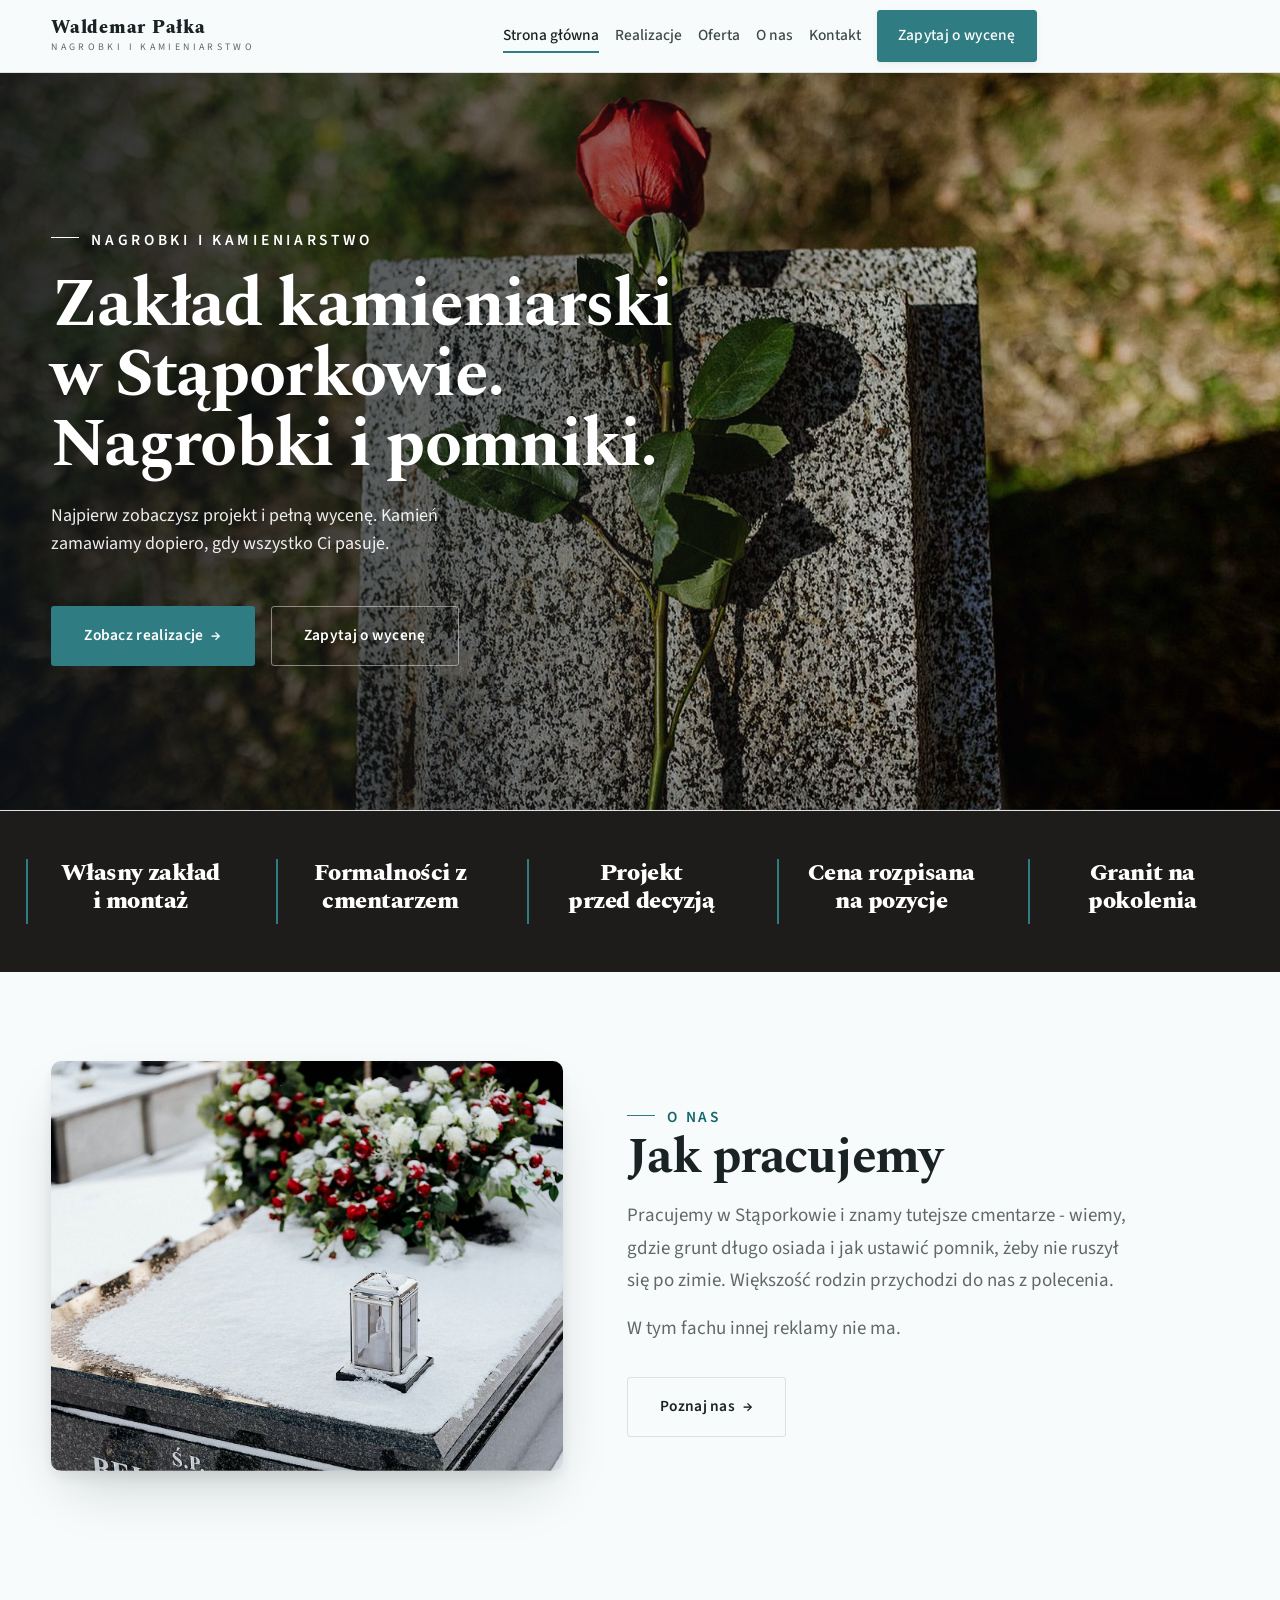
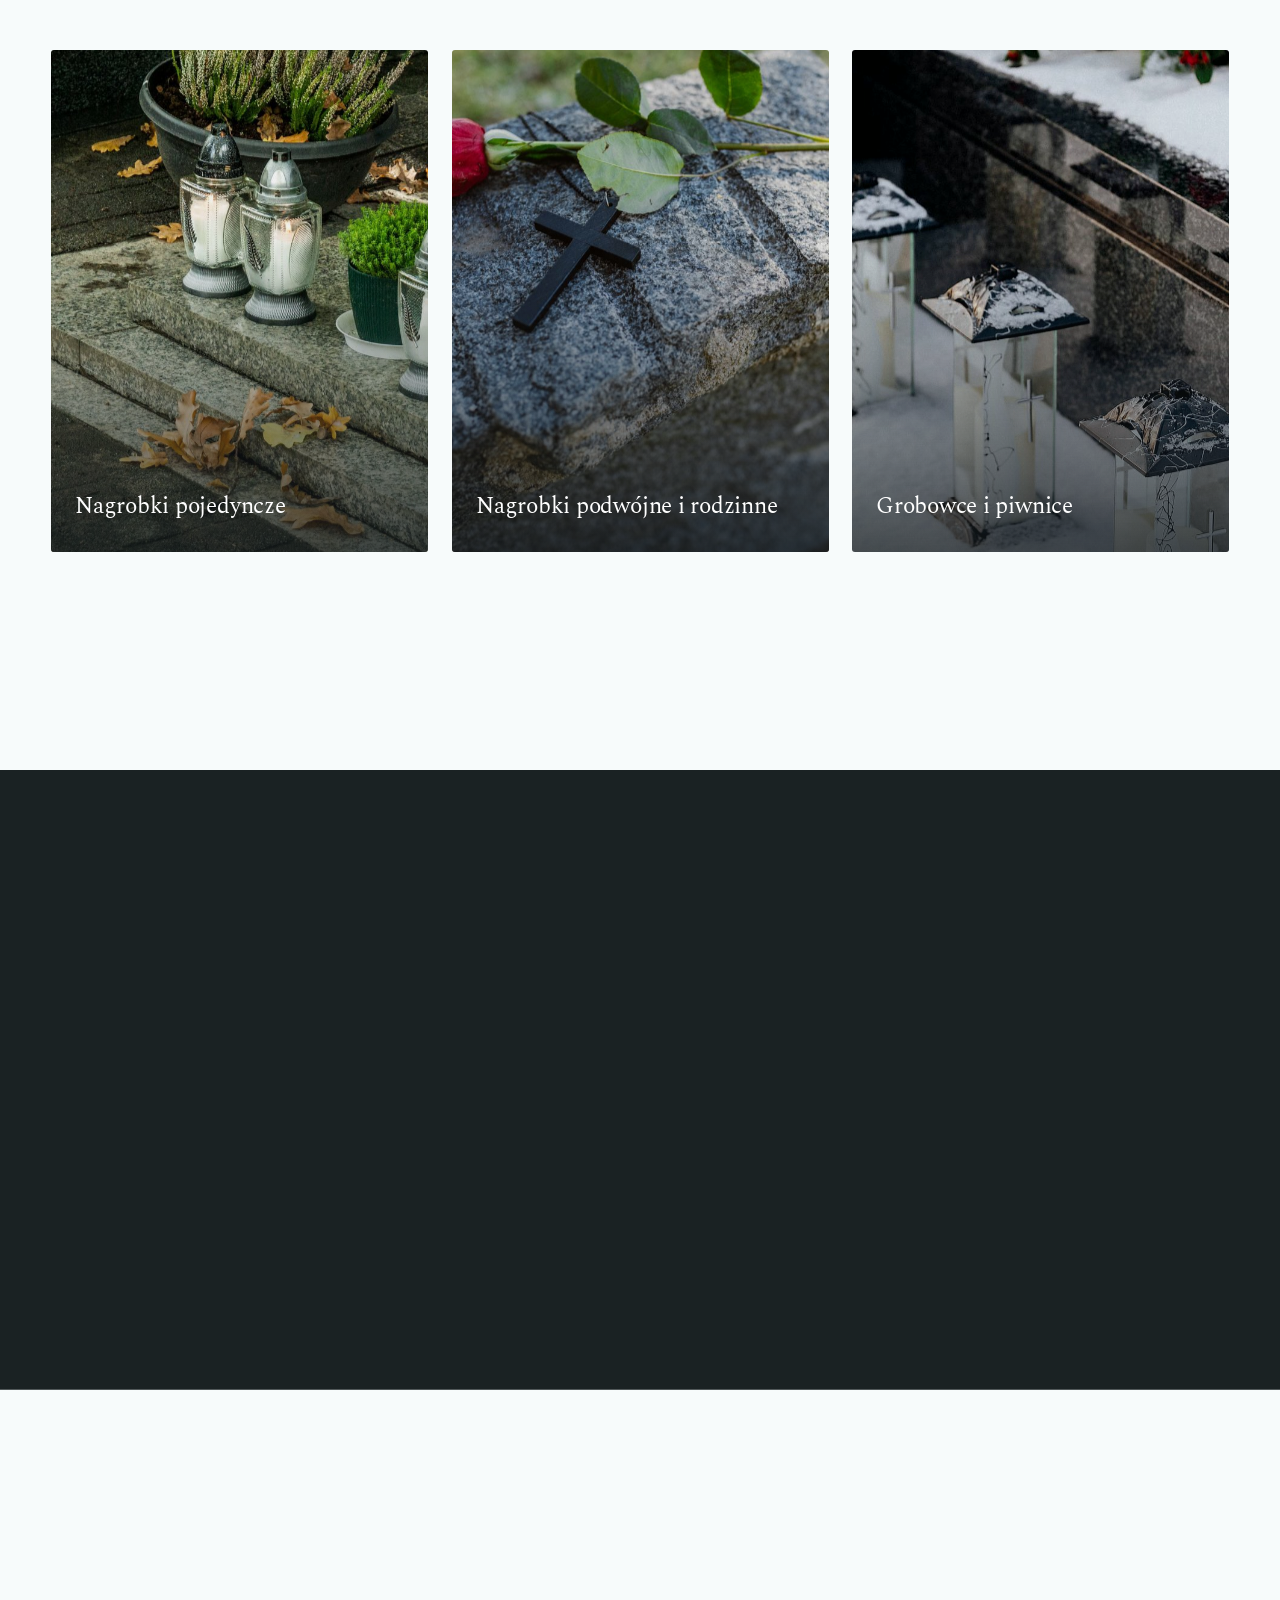
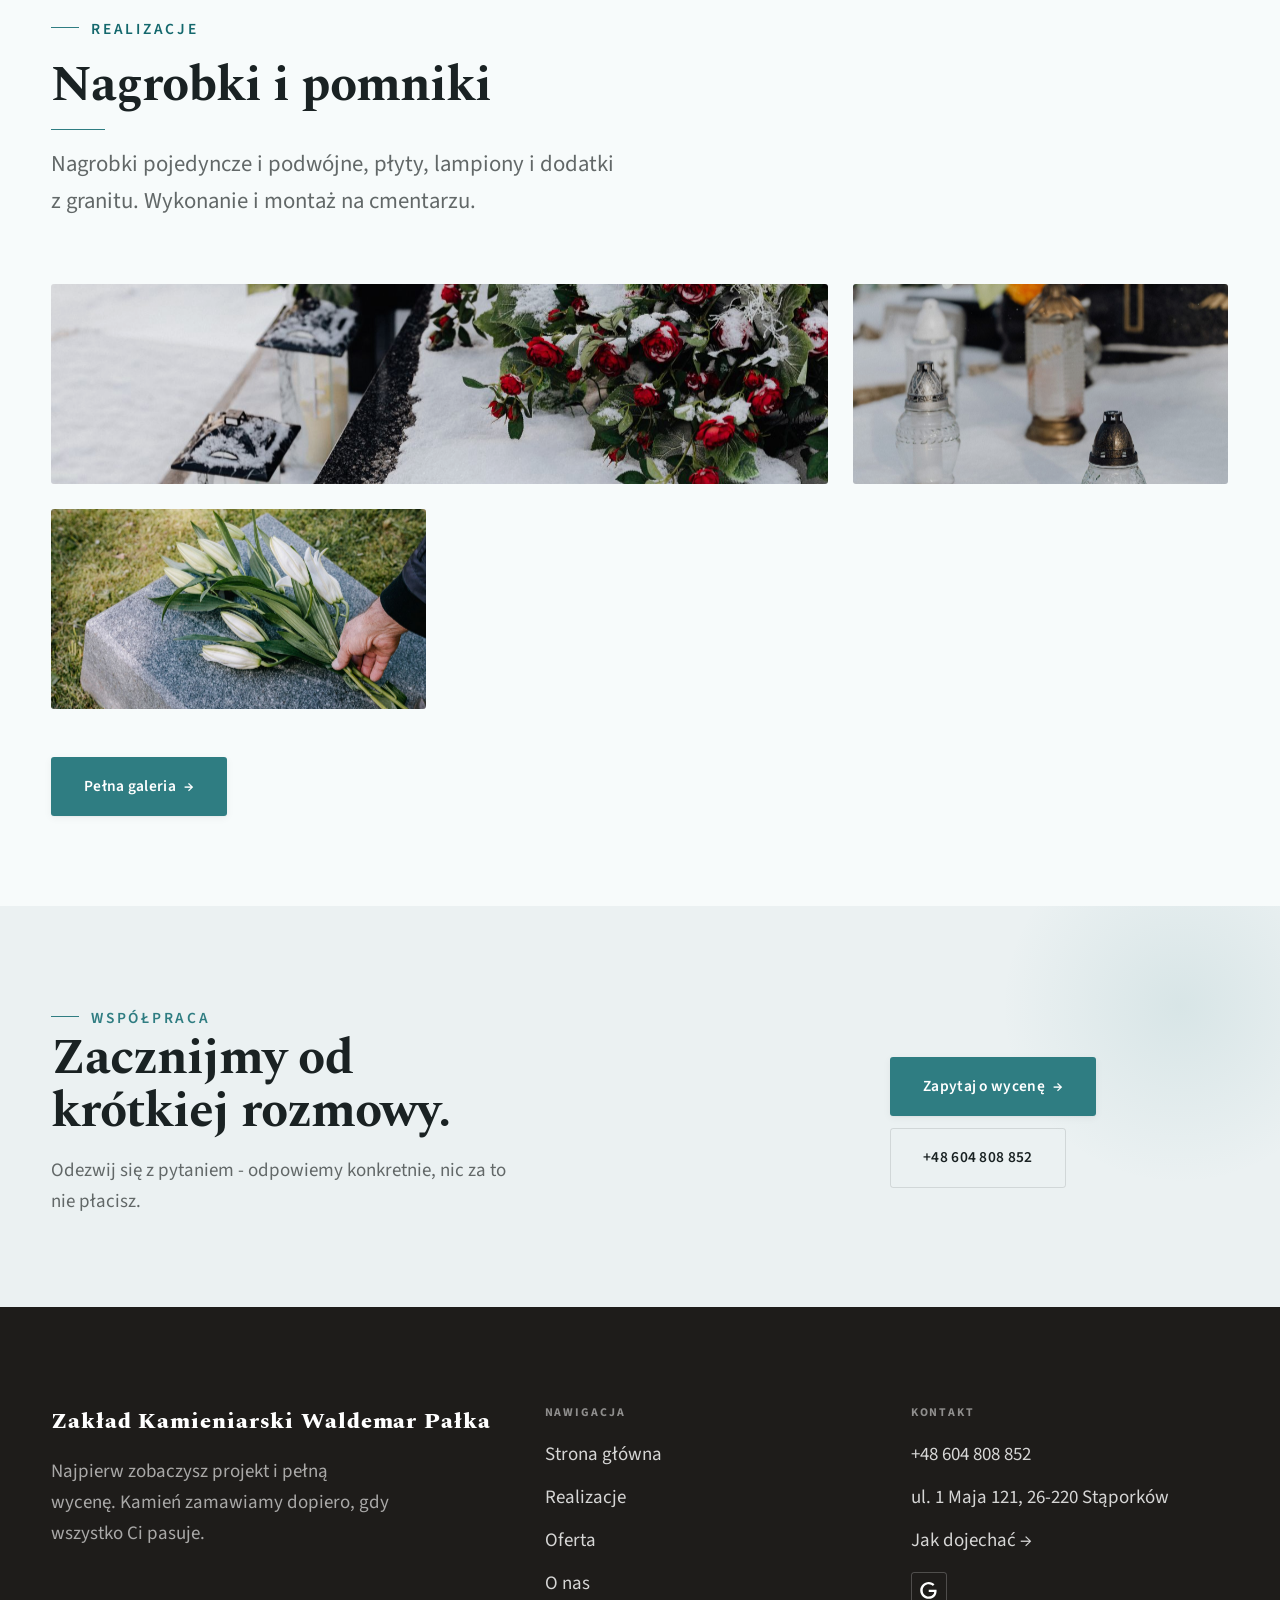
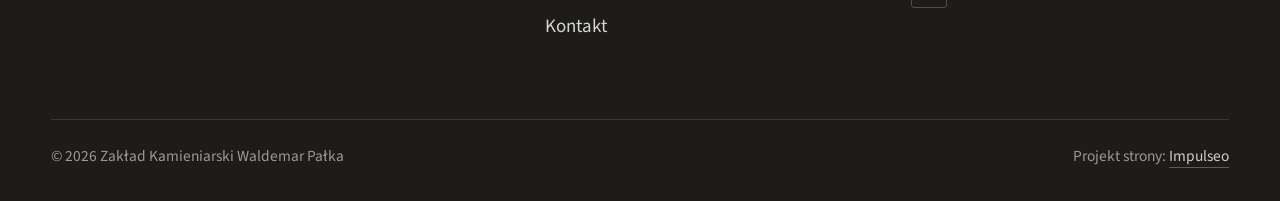
==== index.html @ 7948837c "Strona demo: zaklad-kamieniarski" ====
<!DOCTYPE html>
<html lang="pl">
<head>
<meta charset="UTF-8">
<meta name="viewport" content="width=device-width, initial-scale=1.0">
<title>Zakład Kamieniarski Waldemar Pałka - nagrobki z granitu i liternictwo</title>
<meta name="description" content="Zakład kamieniarski w Stąporkowie: nagrobki, grobowce, dopisy, renowacje. Formalności na cmentarzu po naszej stronie. Zadzwoń: +48 604 808 852.">
<link rel="canonical" href="https://kris20032.github.io/zaklad-kamieniarski/">
<meta name="robots" content="noindex, nofollow">
<meta property="og:type" content="website">
<meta property="og:locale" content="pl_PL">
<meta property="og:site_name" content="Zakład Kamieniarski Waldemar Pałka">
<meta property="og:title" content="Zakład Kamieniarski Waldemar Pałka - nagrobki z granitu i liternictwo">
<meta property="og:description" content="Zakład kamieniarski w Stąporkowie: nagrobki, grobowce, dopisy, renowacje. Formalności na cmentarzu po naszej stronie. Zadzwoń: +48 604 808 852.">
<meta property="og:url" content="https://kris20032.github.io/zaklad-kamieniarski/">
<meta property="og:image" content="https://kris20032.github.io/zaklad-kamieniarski/img/og.jpg">
<meta property="og:image:width" content="1200">
<meta property="og:image:height" content="630">
<meta name="twitter:card" content="summary_large_image">
<script type="application/ld+json">{"@context": "https://schema.org", "@type": "HomeAndConstructionBusiness", "name": "Zakład Kamieniarski Waldemar Pałka", "url": "https://kris20032.github.io/zaklad-kamieniarski/", "telephone": "+48604808852", "image": "https://kris20032.github.io/zaklad-kamieniarski/img/og.jpg", "areaServed": "Stąporków", "sameAs": ["https://www.google.com/maps/place/Pa%C5%82ka+Waldemar.+Zak%C5%82ad+kamieniarski/@51.137702,20.545329,17z/data=!4m6!3m5!1s0x471834a902b270f3:0xb15a72b386cd75cb!8m2!3d51.137702!4d20.545329"]}</script>
<link rel="preconnect" href="https://fonts.googleapis.com">
<link rel="preconnect" href="https://fonts.gstatic.com" crossorigin>
<link href="https://fonts.googleapis.com/css2?family=Spectral:wght@500;600;700&family=Source+Sans+3:wght@400;500;600&display=swap" rel="stylesheet">
<link rel="stylesheet" href="assets/styles.css?v=3ac8cc31">
</head>
<body>

<header class="nav">
  <div class="wrap nav-inner">
    <a class="brand" href="index.html"><span class="name">Waldemar Pałka</span><span class="sub">Nagrobki i kamieniarstwo</span></a>
    <nav class="nav-links">
      <a href="index.html" class="active" aria-current="page">Strona główna</a>
      <a href="realizacje.html">Realizacje</a>
      <a href="oferta.html">Oferta</a>
      <a href="o-nas.html">O nas</a>
      <a href="kontakt.html">Kontakt</a>
      <a href="kontakt.html" class="btn btn-accent">Zapytaj o wycenę</a>
    </nav>
    <button class="nav-toggle" aria-label="Menu"><span></span><span></span><span></span></button>
  </div>
</header>

<main>
<section class="hero-cine">
  <img src="img/hero.jpg" fetchpriority="high" data-rotate="img/g9.jpg|img/g8.jpg" alt="Zakład Kamieniarski Waldemar Pałka - Zakład kamieniarski w Stąporkowie. Nagrobki i pomniki. " width="1400" height="950">
  <div class="wrap">
    <div class="hero-copy">
      <span class="eyebrow">Nagrobki i kamieniarstwo</span>
      <h1>Zakład kamieniarski w Stąporkowie. Nagrobki i pomniki. </h1>
      <p class="lead">Najpierw zobaczysz projekt i pełną wycenę. Kamień zamawiamy dopiero, gdy wszystko Ci pasuje.</p>
      <div class="hero-actions">
        <a href="realizacje.html" class="btn btn-accent">Zobacz realizacje <span class="arr">→</span></a>
        <a href="kontakt.html" class="btn btn-ghost btn-on-dark">Zapytaj o wycenę</a>
      </div>
    </div>
  </div>
</section>
<section class="strip n-5" style="padding-block:0">
  <div class="wrap">
    <div class="item reveal"><div class="k">Własny zakład i montaż</div><div class="v"></div></div>
    <div class="item reveal"><div class="k">Formalności z cmentarzem</div><div class="v"></div></div>
    <div class="item reveal"><div class="k">Projekt przed decyzją</div><div class="v"></div></div>
    <div class="item reveal"><div class="k">Cena rozpisana na pozycje</div><div class="v"></div></div>
    <div class="item reveal"><div class="k">Granit na pokolenia</div><div class="v"></div></div>
  </div>
</section>
<section>
  <div class="wrap split">
    <div class="split-art reveal"><img src="img/g1.jpg" alt="Zakład Kamieniarski Waldemar Pałka - realizacja" loading="lazy" width="1400" height="950" decoding="async"></div>
    <div class="split-copy reveal">
      <span class="eyebrow">O nas</span>
      <h2>Jak pracujemy</h2>
      <p class="muted">Pracujemy w Stąporkowie i znamy tutejsze cmentarze - wiemy, gdzie grunt długo osiada i jak ustawić pomnik, żeby nie ruszył się po zimie. Większość rodzin przychodzi do nas z polecenia.</p>
      <p class="muted">W tym fachu innej reklamy nie ma.</p>
      <a href="o-nas.html" class="btn btn-ghost">Poznaj nas <span class="arr">→</span></a>
    </div>
  </div>
</section>
<section class="gateways-band">
  <div class="wrap">
    <div class="gateways">
      <a href="oferta.html" class="gateway reveal"><img src="img/g2.jpg" alt="Nagrobki pojedyncze" loading="lazy" width="1400" height="950" decoding="async"><span class="g-ttl">Nagrobki pojedyncze</span></a>
      <a href="oferta.html" class="gateway reveal"><img src="img/g3.jpg" alt="Nagrobki podwójne i rodzinne" loading="lazy" width="1400" height="950" decoding="async"><span class="g-ttl">Nagrobki podwójne i rodzinne</span></a>
      <a href="oferta.html" class="gateway reveal"><img src="img/g4.jpg" alt="Grobowce i piwnice" loading="lazy" width="1400" height="950" decoding="async"><span class="g-ttl">Grobowce i piwnice</span></a>
    </div>
  </div>
</section>
<section class="stopklatka" aria-hidden="true">
  <div class="stk-bg" style="background-image:url(img/g7.jpg)"></div>
</section>
<section>
  <div class="wrap">
    <div class="head reveal">
      <span class="eyebrow">Realizacje</span>
      <h2>Nagrobki i pomniki</h2>
      <p>Nagrobki pojedyncze i podwójne, płyty, lampiony i dodatki z granitu. Wykonanie i montaż na cmentarzu.</p>
    </div>
    <div class="gallery">
      <div class="tile t-two3 reveal"><img src="img/g5.jpg" alt="Zakład Kamieniarski Waldemar Pałka" loading="lazy" width="1400" height="950" decoding="async"></div>
      <div class="tile t-third reveal"><img src="img/g6.jpg" alt="Zakład Kamieniarski Waldemar Pałka" loading="lazy" width="1400" height="950" decoding="async"></div>
      <div class="tile t-third reveal"><img src="img/about.jpg" alt="Zakład Kamieniarski Waldemar Pałka" loading="lazy" width="1400" height="950" decoding="async"></div>
    </div>
    <div style="margin-top:var(--space-7)" class="reveal"><a href="realizacje.html" class="btn btn-accent">Pełna galeria <span class="arr">→</span></a></div>
  </div>
</section>
<section class="cta">
  <div class="wrap">
    <div class="reveal">
      <span class="eyebrow">Współpraca</span>
      <h2>Zacznijmy od krótkiej rozmowy.</h2>
      <p>Odezwij się z pytaniem - odpowiemy konkretnie, nic za to nie płacisz.</p>
    </div>
    <div class="cta-actions reveal">
      <a href="kontakt.html" class="btn btn-light">Zapytaj o wycenę <span class="arr">→</span></a>
      <a href="tel:+48604808852" class="btn btn-ghost btn-ghost-cta">+48 604 808 852</a>
    </div>
  </div>
</section>
</main>

<footer>
  <div class="wrap">
    <div class="foot-grid">
      <div class="foot-brand">
        <div class="name">Zakład Kamieniarski Waldemar Pałka</div>
        <p>Najpierw zobaczysz projekt i pełną wycenę. Kamień zamawiamy dopiero, gdy wszystko Ci pasuje.</p>
      </div>
      <div class="foot-col">
        <h4>Nawigacja</h4>
        <a href="index.html">Strona główna</a>
        <a href="realizacje.html">Realizacje</a>
        <a href="oferta.html">Oferta</a>
        <a href="o-nas.html">O nas</a>
        <a href="kontakt.html">Kontakt</a>
      </div>
      <div class="foot-col">
        <h4>Kontakt</h4>
        <a href="tel:+48604808852">+48 604 808 852</a>
        <p>ul. 1 Maja 121, 26-220 Stąporków</p>
        <a href="https://www.google.com/maps/place/Pa%C5%82ka+Waldemar.+Zak%C5%82ad+kamieniarski/@51.137702,20.545329,17z/data=!4m6!3m5!1s0x471834a902b270f3:0xb15a72b386cd75cb!8m2!3d51.137702!4d20.545329" target="_blank" rel="noopener">Jak dojechać →</a>
      <div class="foot-soc">
        <a class="soc" href="https://www.google.com/maps/place/Pa%C5%82ka+Waldemar.+Zak%C5%82ad+kamieniarski/@51.137702,20.545329,17z/data=!4m6!3m5!1s0x471834a902b270f3:0xb15a72b386cd75cb!8m2!3d51.137702!4d20.545329" target="_blank" rel="noopener" aria-label="Google - Zakład Kamieniarski Waldemar Pałka"><svg viewBox="0 0 24 24" aria-hidden="true" focusable="false"><path d="M12.48 10.92v3.28h7.84c-.24 1.84-.853 3.187-1.787 4.133-1.147 1.147-2.933 2.4-6.053 2.4-4.827 0-8.6-3.893-8.6-8.72s3.773-8.72 8.6-8.72c2.6 0 4.507 1.027 5.907 2.347l2.307-2.307C18.747 1.44 16.133 0 12.48 0 5.867 0 .307 5.387.307 12s5.56 12 12.173 12c3.573 0 6.267-1.173 8.373-3.36 2.16-2.16 2.84-5.213 2.84-7.667 0-.76-.053-1.467-.173-2.053H12.48z" fill="currentColor"/></svg></a>
      </div>
      </div>
    </div>
    <div class="foot-bot">
      <span>© 2026 Zakład Kamieniarski Waldemar Pałka</span>
      <span>Projekt strony: <a class="foot-credit" href="https://impulseo.pl" target="_blank" rel="noopener">Impulseo</a></span>
    </div>
  </div>
</footer>
<div class="sticky-reserve"><a class="sr-book" href="kontakt.html">Zapytaj o wycenę</a><a class="sr-call" href="tel:+48604808852" aria-label="Zadzwoń"><svg class="ico-tel" width="16" height="16" viewBox="0 0 24 24" fill="none" aria-hidden="true"><path d="M6.6 10.8a15.5 15.5 0 0 0 6.6 6.6l2.2-2.2a1 1 0 0 1 1-.24 11.4 11.4 0 0 0 3.6.58 1 1 0 0 1 1 1V20a1 1 0 0 1-1 1A17 17 0 0 1 3 4a1 1 0 0 1 1-1h3.5a1 1 0 0 1 1 1c0 1.25.2 2.46.58 3.6a1 1 0 0 1-.25 1l-2.23 2.2Z" fill="currentColor"/></svg></a></div>
<div class="demo-wazne" data-do="2026-11-23" data-cykl="3" hidden><svg class="dw-ico" width="13" height="13" viewBox="0 0 24 24" fill="none" aria-hidden="true"><circle cx="12" cy="12" r="8.6" stroke="currentColor" stroke-width="1.8"/><path d="M12 7.2V12l3.3 2" stroke="currentColor" stroke-width="1.8" stroke-linecap="round"/></svg><span class="dw-txt"></span></div>

<script src="assets/main.js"></script>
</body>
</html>
---- assets/styles.css ----
/* ============================================================
   STOLBASZ — premium, architektoniczny B2B fit-out
   Jasna paleta, zero brązu. System wg premium-web-craft.
   Projekt strony: Impulseo (impulseo.pl)
   ============================================================ */

:root{
  /* PALETA — jasna, architektoniczna, chłodna */
  --paper:#F2F1EE;          /* główne tło */
  --paper-2:#E5E3DE;        /* sekcje alternatywne (chłodny jasny szary) */
  --paper-3:#E5E3DE;        /* delikatne wypełnienia */
  --ink:#1E1C1A;            /* tekst główny — chłodny grafit */
  --ink-soft:#38332F;       /* nagłówki drugorzędne */
  --muted:#88837B;          /* tekst poboczny */
  --line:rgba(30,28,26,.12);/* hairline */
  --accent:#836A42;         /* stonowany petrol-slate — jedyny akcent */
  --accent-d:#67522F;
  --accent-soft:rgba(131,106,66,.10);
  --dark:#1E1C1A;           /* sekcje ciemne (stopka/CTA) */

  /* HOVER ZDJĘĆ — JEDEN standard dla całego silnika (decyzja K. 04.08.2026, artefakt z wariantami).
     AKTUALNE (K.+Szymon 09.08.2026, wybór z artefaktu 6 wariantów): zoom 1.05 przy 1.4s -
     przy tak długim czasie mocniejszy kadr NIE skacze, tylko „oddycha". Poprzedni standard
     (1.02 / .55s z 04.08) odbierany jako dynamiczny i szybki.
     Spoczynek lekko przygaszony, ale TYLKO tam, gdzie jest mysz (@media hover:hover) —
     na telefonie zdjęcia zostają w pełnej jasności. */
  --img-zoom:1.05;                   /* K.+Szymon 09.08: wariant F z artefaktu porównawczego */
  --img-rest:brightness(.95) saturate(.99);
  --img-hot:brightness(1.06) saturate(1.05);
  --img-dur:1.4s;                    /* K.+Szymon 09.08 (wariant F): powoli = elegancko */
  --img-ease:cubic-bezier(.16,.84,.44,1);  /* miękki ogon, efekt „oddychania" */

  /* ODSTĘPY — skala 4/8 */
  --space-1:4px; --space-2:8px; --space-3:12px; --space-4:16px; --space-5:24px;
  --space-6:32px; --space-7:48px; --space-8:64px; --space-9:96px; --space-10:128px;

  /* TYPOGRAFIA — fluid clamp() (skala podbita 16.07.2026: większe, czytelniejsze litery — uwaga Adama) */
  --text-sm:clamp(.9rem,.87rem + .12vw,1rem);
  --text-base:clamp(1.08rem,1.04rem + .18vw,1.2rem);
  --text-lg:clamp(1.24rem,1.15rem + .34vw,1.44rem);
  --text-h3:clamp(1.34rem,1.22rem + .55vw,1.66rem);
  --text-h2:clamp(2.1rem,1.66rem + 2.1vw,3.1rem);
  --text-h1:clamp(2.9rem,2.1rem + 4vw,5.1rem);

  /* PROMIENIE — architektoniczne, raczej ostre */
  --r-sm:3px; --r-md:6px; --r-lg:10px;

  /* RUCH */
  --ease:cubic-bezier(.25,.46,.45,.94); --dur:.24s;

  /* CIENIE — miękkie, warstwowe */
  --sh-sm:0 1px 2px rgba(16,24,32,.04), 0 2px 8px rgba(16,24,32,.05);
  --sh-md:0 2px 6px rgba(16,24,32,.05), 0 12px 28px -8px rgba(16,24,32,.12);
  --sh-lg:0 6px 14px rgba(16,24,32,.07), 0 26px 56px -18px rgba(16,24,32,.22);

  --hairline:1px solid var(--line);

  --font-display:'Spectral',serif;
  --font-body:'Source Sans 3',sans-serif;
}

*{box-sizing:border-box;margin:0;padding:0}
html{scroll-behavior:smooth}
body{
  font-family:var(--font-body);
  font-size:var(--text-base);
  line-height:1.65;
  color:var(--ink);
  background:var(--paper);
  -webkit-font-smoothing:antialiased;
  text-rendering:optimizeLegibility;
}
img{max-width:100%;height:auto;display:block}  /* height:auto = width/height z atrybutów trzyma proporcje (TOP#12) */
a{color:inherit;text-decoration:none}

.wrap{width:min(92%,1180px);margin-inline:auto}
section{padding-block:clamp(52px,6.5vw,96px)}

h1,h2,h3{font-family:var(--font-display);font-weight:700;line-height:1.08;letter-spacing:-.02em;color:var(--ink)}
h1{font-size:var(--text-h1);letter-spacing:-.035em}
h2{font-size:var(--text-h2);letter-spacing:-.025em}
h3{font-size:var(--text-h3)}
/* MIARA — długość wiersza. WCAG 2.2 SC 1.4.8: max 80 znaków; Butterick: 45–90.
   68ch daje realnie 72–78 znaków polskiego tekstu, czyli z zapasem pod granicą.
   Wcześniej limit miał TYLKO <p> — <li>, <blockquote> i <dd> nie miały żadnego,
   i to jedyny powód, dla którego 23 bloki na dwóch oddanych stronach jadą po
   83–106 znaków w wierszu (pomiar 07.08.2026, bramka `miara`).
   ⚠️ Listy i definicje ograniczamy TYLKO bez klasy: `ul`/`ol` z klasą to u nas
   układ (siatki kafli, menu), a nie tekst ciągły — tam miarę wyznacza układ. */
/* 60ch, nie 68ch (K. 10.08): po zmianie fontów na węższe kroje (DM Sans i spółka)
   w 68ch mieściło się ~90 znaków - bramka pikselowa słusznie zgłaszała przekroczenie
   granicy 80. Pomiar na żywej przeglądarce: 60ch = 90 znaków, 53ch = ~78 znaków, czyli normę WCAG 1.4.8. */
:root{ --miara:53ch }
p{max-width:min(100%,var(--miara))}
blockquote,
ul:not([class])>li, ol:not([class])>li,
dl:not([class])>dd{max-width:min(100%,var(--miara))}

/* ⚠️ Świadomie BEZ wyjątku `.tile p,.card p,.svc p{max-width:none}`, choć nasuwa się sam:
   te akapity BYŁY już ograniczone (stare `p{max-width:65ch}`), więc „wyjątek" nie odblokowałby
   niczego nowego — tylko ROZLUŹNIŁ stan sprzed zmiany na wszystkich demach naraz.
   `figcaption` żadna z reguł wyżej nie dotyczy, więc też nie potrzebuje zwolnienia. */

/* ŁAMANIE. `balance` wyrównuje długości wierszy w nagłówku, `pretty` pilnuje ostatniego
   wiersza akapitu, żeby nie został w nim jeden wyraz. Obsługiwane od Chrome 117 /
   Safari 17.5; starsze przeglądarki po prostu ignorują tę własność.
   `text-wrap:pretty` nie występowało dotąd ANI RAZ w silniku ani w repo klientów. */
h1,h2,h3,.lead,.lede{text-wrap:balance}
p,li,blockquote,dd{text-wrap:pretty}

.eyebrow{
  font-family:var(--font-body);
  font-size:var(--text-sm);
  font-weight:600;
  letter-spacing:.18em;
  text-transform:uppercase;
  color:var(--accent);
  display:inline-flex;align-items:center;gap:var(--space-3);
}
/* flex:none + margin-top = kreska trzyma się PIERWSZEJ linii. Wcześniej align-items:center
   centrowało ją względem całego bloku i przy zawinięciu (długi kicker typu
   „…WNĘTRZ · LESZNO · OD 2019") druga linia lądowała z brzydkim wcięciem. */
.eyebrow{align-items:flex-start}
.eyebrow>*,.eyebrow{text-wrap:balance}   /* dlugi kicker lamal sie na sierote typu samo „2019" w drugiej linii */
.eyebrow::before{content:"";width:28px;height:1px;background:var(--accent);display:inline-block;flex:none;margin-top:.62em}

.muted{color:var(--muted)}
.lead{font-size:var(--text-lg);line-height:1.55;color:var(--ink-soft);max-width:50ch}

/* ---------- BUTTONS ---------- */
.btn{
  display:inline-flex;align-items:center;gap:var(--space-2);
  font-weight:600;font-size:var(--text-sm);letter-spacing:.02em;
  padding:var(--space-4) var(--space-6);
  border-radius:var(--r-sm);
  transition:transform var(--dur) var(--ease),box-shadow var(--dur) var(--ease),background var(--dur) var(--ease);
  cursor:pointer;border:1px solid transparent;
}
.btn-accent{background:var(--accent);color:#fff;box-shadow:var(--sh-sm)}
.btn-accent:hover{background:var(--accent-d);transform:translateY(-2px);box-shadow:var(--sh-md)}
.btn-accent:active{transform:translateY(0);box-shadow:var(--sh-sm)}
.btn-ghost{background:transparent;color:var(--ink);border-color:var(--line)}
.btn-ghost:hover{border-color:var(--accent);color:var(--accent);transform:translateY(-2px)}
.btn-light{background:#fff;color:var(--ink);box-shadow:var(--sh-sm)}
.btn-light:hover{transform:translateY(-2px);box-shadow:var(--sh-md)}
.btn .arr{transition:transform var(--dur) var(--ease)}
.btn:hover .arr{transform:translateX(4px)}

/* ---------- NAV ---------- */
.nav{
  position:sticky;top:0;z-index:50;
  background:color-mix(in srgb,var(--paper) 88%,transparent);
  backdrop-filter:saturate(140%) blur(10px);
  border-bottom:var(--hairline);
}
.nav-inner{display:flex;align-items:center;justify-content:space-between;gap:var(--space-5);height:72px}
/* ANTY-NACHODZENIE (K. 05.08.2026): długa nazwa firmy + przycisk z pełnym numerem nie mieściły się w pasku
   i flex ściskał linki PONIŻEJ ich treści - "Kontakt" wchodził na ramkę "Zadzwoń +48 ...". Teraz ustępuje
   nazwa marki (skrót wielokropkiem), a menu i przycisk nigdy się nie kurczą ani nie zachodzą na siebie. */
.brand{display:flex;flex-direction:column;line-height:1;min-width:0;flex:0 1 auto}
.brand .name{font-family:var(--font-display);font-weight:800;font-size:1.35rem;letter-spacing:.04em;white-space:nowrap;overflow:hidden;text-overflow:ellipsis}
.brand .sub{font-size:.62rem;letter-spacing:.34em;text-transform:uppercase;color:var(--muted);margin-top:5px;white-space:nowrap;overflow:hidden;text-overflow:ellipsis}
.nav-links{display:flex;align-items:center;gap:var(--space-6);flex:0 0 auto}
.nav-links a{font-size:var(--text-sm);font-weight:500;color:var(--ink-soft);position:relative;padding-block:4px;white-space:nowrap;transition:color var(--dur) var(--ease)}
.nav-links a::after{content:"";position:absolute;left:0;bottom:0;width:0;height:1.5px;background:var(--accent);transition:width var(--dur) var(--ease)}
.nav-links a:hover,.nav-links a.active{color:var(--ink)}
.nav-links a:hover::after,.nav-links a.active::after{width:100%}
.nav-links .btn{padding:var(--space-2) var(--space-5)}
/* przyciski w nav: właściwy kolor (przebij .nav-links a) + bez podkreślenia */
.nav-links a.btn-accent{color:#fff}
.nav-links a.btn-ghost,.nav-links a.btn-light{color:var(--ink)}
/* CTA w pasku: NIE podkreślenie spod linków menu, ale ten sam przelatujący błysk,
   co na wszystkich innych przyciskach (zgłoszenie K. 13.08.2026 - „na hero jest efekt
   światła przechodzącego przez przycisk, na navbarze go nie ma, a mają być identyczne").
   Reguła `.nav-links a::after` jest silniejsza od `.btn::after`, więc trzeba jej
   geometrię wyzerować i wpisać połysk z nazwy - samo `display:none` gasiło efekt. */
.nav-links a.btn::after{
  display:block;content:"";position:absolute;inset:0;z-index:-1;pointer-events:none;
  width:auto;height:auto;border-radius:inherit;   /* kasuje geometrię podkreślenia (width:0;height:1.5px) */
  background:linear-gradient(100deg,transparent 32%,rgba(255,255,255,.20) 50%,transparent 68%);
  translate:-120% 0}
@media (prefers-reduced-motion:no-preference){
  .nav-links a.btn:hover::after{translate:120% 0;transition:translate .75s var(--mt-ease,cubic-bezier(.16,.84,.44,1))}
}
.nav-toggle{display:none;background:none;border:none;cursor:pointer;flex-direction:column;gap:5px;padding:8px}
.nav-toggle span{width:24px;height:2px;background:var(--ink);transition:var(--dur)}
/* Ciasny zakres MIĘDZY menu mobilnym a pełnym pulpitem: zbijamy odstępy i nazwę marki,
   żeby wszystko zmieściło się naturalnie, zanim w ogóle dojdzie do skracania wielokropkiem. */
@media(max-width:1280px) and (min-width:921px){
  .nav-links{gap:var(--space-4)}
  .nav-links .btn{padding:var(--space-2) var(--space-4)}
  .brand .name{font-size:1.15rem}
}

/* ---------- HERO (split) ---------- */
.hero{position:relative;overflow:hidden;border-bottom:var(--hairline)}
.hero-grid{display:grid;grid-template-columns:1.05fr .95fr;gap:clamp(24px,4vw,60px);align-items:center;
  padding-block:clamp(36px,4.5vw,64px)}
.hero-copy .eyebrow{margin-bottom:var(--space-5)}
.hero-copy h1{margin-bottom:var(--space-5)}
.hero-copy .lead{margin-bottom:var(--space-7)}
.hero-actions{display:flex;flex-wrap:wrap;gap:var(--space-4)}
.hero-art{position:relative;aspect-ratio:4/3;border-radius:var(--r-lg);overflow:hidden;box-shadow:var(--sh-lg)}
.hero-art img{width:100%;height:100%;object-fit:cover}
.hero-art::after{content:"";position:absolute;inset:0;background:linear-gradient(180deg,transparent 55%,rgba(18,24,28,.28))}
.hero-badge{position:absolute;left:var(--space-5);bottom:var(--space-5);z-index:2;
  background:rgba(252,252,251,.94);backdrop-filter:blur(4px);
  border-radius:var(--r-md);padding:var(--space-4) var(--space-5);box-shadow:var(--sh-md);max-width:78%}
.hero-badge strong{display:block;font-family:var(--font-display);font-size:1rem;letter-spacing:-.01em}
.hero-badge span{font-size:var(--text-sm);color:var(--muted)}

/* ---------- HERO duży / kinowy (strona główna) ---------- */
.hero-cine{position:relative;min-height:clamp(560px,82vh,840px);min-height:clamp(560px,82svh,840px);display:flex;align-items:center;overflow:hidden;border-bottom:var(--hairline)}
.hero-cine>img{position:absolute;inset:0;width:100%;height:100%;object-fit:cover;z-index:0}
.hero-cine::after{content:"";position:absolute;inset:0;z-index:1;
  background:linear-gradient(95deg,rgba(13,18,23,.86) 0%,rgba(13,18,23,.64) 32%,rgba(13,18,23,.24) 62%,rgba(13,18,23,.04) 100%)}
.hero-cine .wrap{position:relative;z-index:2;padding-block:var(--space-8)}
.hero-cine .hero-copy{max-width:660px}
.hero-cine .eyebrow{color:#fff;margin-bottom:var(--space-5)}
.hero-cine .eyebrow::before{background:#fff}
.hero-cine h1{color:#fff;margin-bottom:var(--space-5);font-size:clamp(2.9rem,2rem + 4.4vw,5.2rem);text-wrap:balance}
.hero-cine .lead{color:rgba(255,255,255,.92);max-width:48ch;margin-bottom:var(--space-7)}
.hero-cine .hero-actions{display:flex;flex-wrap:wrap;gap:var(--space-4)}
/* NISKIE OKNO (laptop z dokiem i paskami przeglądarki ma ~700-780 px wysokości widoku):
   H1 do 5.2rem + długi lead nie mieściły się i przyciski wypadały POD krawędź ekranu -
   klient widział stronę bez ani jednego CTA. Skalujemy w dół, zamiast przycinać treść. */
@media(min-width:821px) and (max-height:820px){
  .hero-cine{min-height:clamp(520px,94svh,780px)}
  .hero-cine .wrap{padding-block:var(--space-6)}
  .hero-cine h1{font-size:clamp(2.2rem,1.5rem + 2.6vw,3.6rem);margin-bottom:var(--space-4)}
  .hero-cine .eyebrow{margin-bottom:var(--space-4)}
  .hero-cine .lead{margin-bottom:var(--space-5);max-width:44ch}
}
@media(max-width:680px){
  .hero-cine{min-height:clamp(520px,76vh,640px);min-height:clamp(520px,76svh,640px);align-items:flex-end}
  .hero-cine::after{background:linear-gradient(0deg,rgba(13,18,23,.9) 6%,rgba(13,18,23,.45) 55%,rgba(13,18,23,.25) 100%)}
  .hero-cine .wrap{padding-bottom:var(--space-9)}
  /* TELEFON (~90% oglądających): lead potrafił zająć 8 linii i zepchnąć CTA poza pierwszy ekran.
     Zwężamy interlinię i skalę - treści nie ucinamy, bo to ona sprzedaje. */
  .hero-cine .lead{font-size:.98rem;line-height:1.5;margin-bottom:var(--space-5)}
  .hero-cine .eyebrow{font-size:.72rem;letter-spacing:.13em;margin-bottom:var(--space-4)}
  .hero-cine .eyebrow::before{width:20px}
  .hero-cine h1{margin-bottom:var(--space-4)}
}

/* full-bleed hero variant (podstrony) */
.pagehead{position:relative;min-height:46vh;min-height:46svh;display:flex;align-items:flex-end;overflow:hidden;border-bottom:var(--hairline)}
.pagehead img{position:absolute;inset:0;width:100%;height:100%;object-fit:cover}
/* 10.08.2026 (decyzja K.): mocniejsze przyciemnienie + cień pod tekstem. Bramka mierzyła na
   nagłówkach podstron 3,38-3,43:1 przy wymaganych 4,5 — jasne zdjęcie (hala, śnieg, niebo)
   podchodziło pod biały tekst. Zdjęcia klientów są różne, więc kontrast musi dawać WARSTWA,
   a nie szczęśliwy dobór kadru. */
.pagehead::after{content:"";position:absolute;inset:0;background:linear-gradient(180deg,rgba(18,24,28,.40),rgba(18,24,28,.76))}
.pagehead .wrap{position:relative;z-index:2;padding-block:var(--space-9);color:#fff}
.pagehead h1{color:#fff;max-width:18ch;text-shadow:0 2px 16px rgba(0,0,0,.55)}
.pagehead .eyebrow{color:#fff}
.pagehead .eyebrow::before{background:#fff}
.pagehead p{color:rgba(255,255,255,.92);margin-top:var(--space-4);max-width:54ch;text-shadow:0 1px 12px rgba(0,0,0,.5)}

/* ---------- STRIP (pasek skrótów / liczby) ---------- */
.strip{background:var(--dark);color:#fff}
/* PASEK HASEŁ — standard 04.08.2026 (decyzja K.): 5 haseł w JEDNYM rzędzie, tekst WYŚRODKOWANY,
   węższe marginesy boczne niż reszta strony (pasek ma iść szerzej), równe wysokości kolumn. */
.strip .wrap{width:min(96%,1440px);display:grid;grid-template-columns:repeat(5,1fr);
  gap:var(--space-5);padding-block:var(--space-7);align-items:stretch}
.strip .item .k{font-family:var(--font-display);font-size:clamp(1.05rem,.82rem + .85vw,1.55rem);
  font-weight:800;letter-spacing:-.02em;color:#fff;line-height:1.18;text-wrap:balance}
.strip .item .v{font-size:var(--text-sm);color:rgba(255,255,255,.66);margin-top:var(--space-2);line-height:1.4}
.strip .item{border-left:2px solid var(--accent);padding-inline:var(--space-4);
  text-align:center;display:flex;flex-direction:column;justify-content:center}
/* liczba kolumn = liczba haseł, żeby ostatnie nie zostawało samo w drugim rzędzie.
   Klasę n-N nadaje multipage.py; domyślnie (bez klasy) pasek jest 5-kolumnowy. */
.strip.n-2 .wrap{grid-template-columns:repeat(2,1fr)}
.strip.n-3 .wrap{grid-template-columns:repeat(3,1fr)}
.strip.n-4 .wrap{grid-template-columns:repeat(4,1fr);gap:var(--space-6)}
.strip.n-4 .item .k{font-size:clamp(1.3rem,1rem + 1.1vw,2rem)}
.strip.n-6 .wrap{grid-template-columns:repeat(6,1fr);gap:var(--space-4)}
.strip.n-6 .item .k{font-size:clamp(.98rem,.8rem + .7vw,1.35rem)}
/* równe łamanie: zamiast "długa linia + jedno słowo" obie linie zbliżonej długości */
.strip .item .k{text-wrap:balance}

/* ---------- SECTION HEAD ---------- */
.head{max-width:48rem;margin-bottom:var(--space-8)}
.head.center{margin-inline:auto;text-align:center}
.head .eyebrow{margin-bottom:var(--space-4)}
.head h2{margin-bottom:var(--space-4)}
.head p{color:var(--muted);font-size:var(--text-lg);line-height:1.55}
.head.center p{margin-inline:auto}

/* ---------- INTRO SPLIT ---------- */
.split{display:grid;grid-template-columns:.92fr 1.08fr;gap:clamp(28px,5vw,80px);align-items:center}
.split.rev{grid-template-columns:1.08fr .92fr}
.split.rev .split-art{order:-1}
.split-art{position:relative;aspect-ratio:5/4;border-radius:var(--r-lg);overflow:hidden;box-shadow:var(--sh-lg)}
.split-art img{width:100%;height:100%;object-fit:cover}
.split-copy h2{margin-bottom:var(--space-5)}
.split-copy p+p{margin-top:var(--space-4)}
.split-copy .btn{margin-top:var(--space-6)}

/* ---------- SERVICES (zakres) ---------- */
.svc-grid{display:grid;grid-template-columns:repeat(auto-fit,minmax(280px,1fr));gap:var(--space-5)}
.svc{background:#fff;border:var(--hairline);border-radius:var(--r-md);padding:var(--space-7) var(--space-6);
  transition:transform var(--dur) var(--ease),box-shadow var(--dur) var(--ease),border-color var(--dur) var(--ease);
  position:relative;overflow:hidden}
.svc::before{content:"";position:absolute;left:0;top:0;width:3px;height:0;background:var(--accent);transition:height var(--dur) var(--ease)}
.svc:hover{transform:translateY(-4px);box-shadow:var(--sh-md);border-color:transparent}
.svc:hover::before{height:100%}
.svc .ic{font-family:var(--font-display);font-size:.8rem;font-weight:700;letter-spacing:.12em;color:var(--accent);margin-bottom:var(--space-4)}
.svc h3{margin-bottom:var(--space-3);font-size:1.22rem}
.svc p{color:var(--muted);font-size:var(--text-base);line-height:1.6}

/* big detailed service rows */
.svc-row{display:grid;grid-template-columns:.8fr 1.2fr;gap:clamp(20px,4vw,60px);align-items:center;padding-block:var(--space-8)}
.svc-row+.svc-row{border-top:var(--hairline)}
.svc-row.rev{grid-template-columns:1.2fr .8fr}
/* Naprzemienny układ wierszy oferty: co drugi wiersz ma zdjęcie po PRAWEJ.
   Było `order:-1` — martwy kod, bo zdjęcie i tak jest pierwszym dzieckiem w HTML,
   więc wszystkie wiersze wyglądały identycznie (zdjęcie zawsze z lewej), a `rev`
   zmieniało tylko szerokość kolumn. Znalezione 29.07.2026 przy różnicowaniu kierunków
   animacji (pomiar pozycji: art.mid 390/502 przy row.mid 756 — zawsze lewa strona). */
.svc-row.rev .svc-row-art{order:2}
.svc-row-art{aspect-ratio:4/3;border-radius:var(--r-md);overflow:hidden;box-shadow:var(--sh-md)}
.svc-row-art img{width:100%;height:100%;object-fit:cover}
.svc-row h3{font-size:1.5rem;margin-bottom:var(--space-4)}
.svc-row .num{font-family:var(--font-display);font-size:.85rem;font-weight:700;letter-spacing:.14em;color:var(--accent);display:block;margin-bottom:var(--space-3)}
.svc-row ul{list-style:none;margin-top:var(--space-4);display:flex;flex-direction:column;gap:var(--space-2)}
.svc-row li{position:relative;padding-left:var(--space-5);color:var(--muted);font-size:var(--text-base)}
.svc-row li::before{content:"";position:absolute;left:0;top:.62em;width:8px;height:1px;background:var(--accent)}

/* ---------- GALLERY (realizacje) ---------- */
.gallery{display:grid;grid-template-columns:repeat(12,1fr);gap:var(--space-4);grid-auto-rows:200px}
/* GALERIA MASONRY — pionowe zdjęcia (portrety beauty/wellness) bez przycinania: kolumny, height auto */
.gallery-masonry{column-count:3;column-gap:var(--space-4)}
@media(max-width:900px){.gallery-masonry{column-count:2}}
@media(max-width:560px){.gallery-masonry{column-count:1}}
.gallery-masonry .m-tile{break-inside:avoid;margin:0 0 var(--space-4);padding:0;position:relative;overflow:hidden;border-radius:var(--r-md);border:1px solid var(--line)}
.gallery-masonry .m-tile img{width:100%;height:auto;display:block}
.gallery-masonry .m-tile .cap{position:absolute;left:0;right:0;bottom:0;padding:var(--space-4);color:#fff;background:linear-gradient(0deg,rgba(0,0,0,.55),transparent);font-size:var(--text-sm)}
.gallery-masonry .m-tile .cap small{display:block;font-weight:400;opacity:.78;letter-spacing:.04em;text-transform:uppercase;font-size:.66rem;margin-top:3px}
.tile{position:relative;overflow:hidden;border-radius:var(--r-md);box-shadow:var(--sh-sm);
  transition:transform var(--dur) var(--ease),box-shadow var(--dur) var(--ease)}
.tile img{width:100%;height:100%;object-fit:cover;
  transition:transform var(--img-dur) var(--img-ease),filter var(--img-dur) var(--img-ease)}
.tile:hover{box-shadow:var(--sh-md)}
.tile .cap{position:absolute;left:0;right:0;bottom:0;padding:var(--space-5) var(--space-4) var(--space-4);
  /* mocniejszy spad + cien pod tekstem: na JASNYCH zdjeciach klienta (biale fronty, sciany)
     slaby gradient dawal kontrast ~1.5:1 zamiast wymaganych 3.6:1 (bramka wygladu, 10.08.2026) */
  background:linear-gradient(transparent 10%,rgba(18,24,28,.55) 40%,rgba(18,24,28,.88) 68%,rgba(18,24,28,.99));color:#fff;
  text-shadow:0 1px 2px rgba(0,0,0,.85),0 2px 10px rgba(0,0,0,.55);
  font-size:var(--text-sm);font-weight:600;letter-spacing:.01em;
  opacity:0;transform:translateY(8px);transition:var(--dur) var(--ease)}
.tile:hover .cap{opacity:1;transform:translateY(0)}
.tile .cap small{display:block;font-weight:400;opacity:.78;letter-spacing:.04em;text-transform:uppercase;font-size:.66rem;margin-top:3px}
/* bento spans */
.t-wide{grid-column:span 6}
.t-tall{grid-column:span 6;grid-row:span 2}
.t-std{grid-column:span 6}
.t-third{grid-column:span 4}
.t-two3{grid-column:span 8}

/* ---------- TRUST / WIARYGODNOŚĆ ---------- */
.trust{background:var(--paper-2)}
.trust-grid{display:grid;grid-template-columns:repeat(auto-fit,minmax(240px,1fr));gap:var(--space-5);margin-top:var(--space-7)}
.trust-card{background:#fff;border-radius:var(--r-md);padding:var(--space-7) var(--space-6);box-shadow:var(--sh-sm);border-top:3px solid var(--accent)}
.trust-card .big{font-family:var(--font-display);font-size:clamp(1.8rem,1.3rem + 1.6vw,2.6rem);font-weight:800;letter-spacing:-.02em;color:var(--ink);line-height:1}
.trust-card h3{font-size:1.12rem;margin:var(--space-3) 0 var(--space-2)}
.trust-card p{color:var(--muted);font-size:var(--text-base);line-height:1.55}

/* ---------- CTA band ---------- */
.cta{background:var(--dark);color:#fff;position:relative;overflow:hidden}
/* telefon w CTA: na ciemnym tle biały (domyślnie), rodziny z JASNYM tłem CTA
   nadpisują to u siebie - wcześniej kolor siedział w stylu inline i wygrywał z rodziną. */
.cta .btn-ghost-cta{color:#fff;border-color:rgba(255,255,255,.3)}
.cta .wrap{display:grid;grid-template-columns:1.4fr .6fr;gap:var(--space-7);align-items:center;position:relative;z-index:2}
.cta h2{color:#fff;max-width:20ch}
.cta p{color:rgba(255,255,255,.74);margin-top:var(--space-4)}
.cta-actions{display:flex;flex-direction:column;gap:var(--space-3);align-items:flex-start}
.cta::before{content:"";position:absolute;right:-80px;top:-80px;width:360px;height:360px;border-radius:50%;
  background:radial-gradient(circle,var(--accent-soft),transparent 70%)}

/* ---------- CONTACT ---------- */
.contact-grid{display:grid;grid-template-columns:.85fr 1.15fr;gap:clamp(28px,4vw,56px);align-items:start}
.info-list{display:flex;flex-direction:column;gap:var(--space-2)}
.info-row{display:flex;gap:var(--space-4);align-items:flex-start;padding-block:var(--space-4);border-bottom:var(--hairline)}
.info-row .ic{flex:none;width:42px;height:42px;display:grid;place-items:center;border-radius:50%;
  background:var(--accent-soft);color:var(--accent);font-size:1.05rem}
.info-row .lbl{font-size:.72rem;letter-spacing:.14em;text-transform:uppercase;color:var(--muted)}
.info-row .val{font-weight:600;font-size:var(--text-base);margin-top:2px}
.info-row a.val:hover{color:var(--accent)}
.map{border:none;border-radius:var(--r-lg);box-shadow:var(--sh-md);width:100%;height:100%;min-height:380px;filter:grayscale(.2) contrast(1.02)}
.form{background:#fff;border:var(--hairline);border-radius:var(--r-lg);padding:clamp(24px,3vw,40px);box-shadow:var(--sh-sm)}
.form .fld{margin-bottom:var(--space-5)}
.form label{display:block;font-size:var(--text-sm);font-weight:600;margin-bottom:var(--space-2)}
.form input,.form textarea{width:100%;font-family:inherit;font-size:var(--text-base);color:var(--ink);
  padding:var(--space-4);border:var(--hairline);border-radius:var(--r-sm);background:var(--paper);transition:border-color var(--dur)}
.form input:focus,.form textarea:focus{outline:none;border-color:var(--accent);background:#fff}
.form textarea{resize:vertical;min-height:120px}
.form .note{font-size:var(--text-sm);color:var(--muted);margin-top:var(--space-3)}

/* ---------- FOOTER ---------- */
footer{background:var(--dark);color:#fff;padding-block:var(--space-9) var(--space-6)}
.foot-grid{display:grid;grid-template-columns:1.4fr 1fr 1fr;gap:var(--space-7);margin-bottom:var(--space-8)}
.foot-brand .name{font-family:var(--font-display);font-weight:800;font-size:1.4rem;letter-spacing:.04em}
.foot-brand p{color:rgba(255,255,255,.62);margin-top:var(--space-4);font-size:var(--text-base);max-width:38ch}
.foot-col h4{font-size:.74rem;letter-spacing:.16em;text-transform:uppercase;color:rgba(255,255,255,.5);margin-bottom:var(--space-4)}
.foot-col a,.foot-col p{display:block;color:rgba(255,255,255,.82);font-size:var(--text-base);margin-bottom:var(--space-3)}
.foot-col a:hover{color:#fff}
.foot-bot{border-top:1px solid rgba(255,255,255,.12);padding-top:var(--space-5);display:flex;justify-content:space-between;flex-wrap:wrap;gap:var(--space-3);
  font-size:var(--text-sm);color:rgba(255,255,255,.55)}
.foot-bot a:hover{color:#fff}
/* Podpis w stopce = klikalny link do impulseo.pl (31.07.2026). Ma być WIDOCZNIE klikalny,
   ale nie krzyczeć - stąd sam kolor jaśniejszy + delikatne podkreślenie na najeździe. */
.foot-bot a.foot-credit{color:rgba(255,255,255,.78);text-decoration:none;border-bottom:1px solid rgba(255,255,255,.28)}
.foot-bot a.foot-credit:hover{color:#fff;border-bottom-color:#fff}

/* ---------- REVEAL ---------- */
.reveal{opacity:0;transform:translateY(22px);transition:opacity .6s var(--ease),transform .6s var(--ease)}
.reveal.in{opacity:1;transform:none}

/* ---------- RESPONSIVE ---------- */
@media(max-width:920px){
  .hero-grid,.split,.split.rev,.svc-row,.svc-row.rev,.cta .wrap,.contact-grid,.foot-grid{grid-template-columns:1fr}
  .split.rev .split-art,.svc-row.rev .svc-row-art{order:0}
  .hero-art{aspect-ratio:16/10;max-height:420px}
  .strip .wrap,.strip.n-2 .wrap,.strip.n-3 .wrap,.strip.n-4 .wrap,.strip.n-6 .wrap{grid-template-columns:repeat(2,1fr);gap:var(--space-6)}
  .strip .item .k,.strip.n-6 .item .k{font-size:clamp(1.3rem,1.1rem + 1vw,2rem)}
  .gallery{grid-auto-rows:180px}
  .t-wide,.t-tall,.t-std,.t-third,.t-two3{grid-column:span 6}
  .t-tall{grid-row:span 1}
  .cta-actions{flex-direction:row;flex-wrap:wrap}
  .foot-grid{gap:var(--space-6)}
}
@media(max-width:680px){
  .nav-links{position:fixed;inset:72px 0 auto 0;background:var(--paper);flex-direction:column;align-items:stretch;
    gap:0;padding:var(--space-4) 6%;border-bottom:var(--hairline);box-shadow:var(--sh-md);
    transform:translateY(-120%);transition:transform var(--dur) var(--ease)}
  .nav-links.open{transform:translateY(0)}
  .nav-links a{padding-block:var(--space-4);border-bottom:var(--hairline)}
  .nav-links .btn{margin-top:var(--space-3);justify-content:center}
  .nav-toggle{display:flex}
  .strip .wrap,.strip.n-2 .wrap,.strip.n-3 .wrap,.strip.n-4 .wrap,.strip.n-6 .wrap{grid-template-columns:1fr}
  .gallery{grid-template-columns:repeat(6,1fr)}
  .foot-grid{grid-template-columns:1fr}
}
@media(prefers-reduced-motion:reduce){
  /* audyt 09.08 TOP#14: samo skrócenie duration przy animacji INFINITE = stroboskop
     (pętla .01ms miga ekranem); iteration-count:1 gasi pętlę naprawdę. Pseudoelementy
     też - tła hero (gastro/studio) animują ::before/img, blanket na * ich nie łapał. */
  *,*::before,*::after{animation-duration:.01ms!important;animation-iteration-count:1!important;animation-delay:0s!important;transition:none!important}
  .reveal{opacity:1!important;transform:none!important}
  html{scroll-behavior:auto}
}

/* ============================================================
   PREMIUM LAYER — destylat deep-researchu branż (anty-AI, spokój).
   Zmienne STOLBASZ (--accent/--ink/--paper/--line/--dark). Ruch ledwo
   zauważalny, krzywa cubic-bezier(.16,.84,.44,1); prefers-reduced-motion
   pokryte blanketem wyżej. Karty hairline zamiast cieni = #1 sygnał „nie-AI".
   ============================================================ */

/* więcej oddechu między sekcjami (liderzy: 110-130px) */
section{padding-block:clamp(64px,8vw,128px)}

/* 1) Aksamitny reveal — dłuższa, miękka krzywa zamiast „skoku" */
.reveal{transition:opacity .9s cubic-bezier(.16,.84,.44,1),transform .9s cubic-bezier(.16,.84,.44,1);will-change:opacity,transform}
/* stagger TYLKO w galerii (tam pozycja = porządek dzieci) */
.gallery .reveal:nth-child(2){transition-delay:.07s}
.gallery .reveal:nth-child(3){transition-delay:.14s}
.gallery .reveal:nth-child(4){transition-delay:.21s}
.gallery .reveal:nth-child(5){transition-delay:.28s}
.gallery .reveal:nth-child(6){transition-delay:.35s}

/* 2) Hero STATYCZNY na .hero-cine — Ken Burns CAŁKIEM WYŁĄCZONY 26.06 (3. zgłoszenie Szymona).
   GENEZA: animowanie scale na <img> hero z teksturami (cegły/framugi) re-samplinguje obraz
   klatka po klatce → na części ekranów drobne drganie/shimmer = „heroshot się trzęsie".
   translateY usunięto wcześniej, scale-only + will-change/GPU NIE wystarczyły do GWARANCJI gładkości.
   Krzysztof zażądał pewności („make sure, że błąd się nie pojawi") > efekt. Zero animacji = 0% drgania.
   Delikatny zoom zostaje TYLKO w pełnoekranowych hero gastro/studio (hg-bg/hs-bg — tło, inny
   mechanizm, chwalone, nigdy nie zgłaszane). NIE wracać do KB na .hero-cine bez realnego testu
   na sprzęcie klienta — to ryzyko regresji „trzęsienia”. */
/* BEZPIECZNY "wow" na hero = jednorazowy FADE-IN (opacity), nie zoom.
   opacity nie dotyka bitmapy → gładkie na KAŻDYM zdjęciu/ekranie/GPU, zero ryzyka migotania.
   Geometryczny ruch (scale/translate) na .hero-cine jest ZAKAZANY (bramka pilnuje). */
@keyframes heroFade{from{opacity:0}to{opacity:1}}
.hero-cine>img{transform:none;animation:heroFade 1.1s ease-out both}

/* 3) Akcentowy hairline pod nagłówkiem sekcji, który „rysuje się" przy wejściu */
.head h2{position:relative;padding-bottom:18px}
.head h2::after{content:"";position:absolute;left:0;bottom:0;height:1px;width:0;background:var(--accent);transition:width 1s cubic-bezier(.16,.84,.44,1) .15s}
.head.center h2::after{left:50%;transform:translateX(-50%)}
.head.reveal.in h2::after,.head.center.reveal.in h2::after{width:54px}

/* 4) Karty HAIRLINE zamiast cieni/zaokrągleń (najmocniejszy anty-AI detal) */
.svc{background:transparent;border:1px solid var(--line);border-radius:var(--r-sm);box-shadow:none}
.svc:hover{box-shadow:none;border-color:var(--accent);transform:translateY(-3px)}
.trust-card{background:transparent;box-shadow:none;border:1px solid var(--line);border-top:2px solid var(--accent);border-radius:var(--r-sm)}
.tile{box-shadow:none;border-radius:var(--r-sm)}
.tile:hover{box-shadow:none}

/* 5) Sticky-nav kondensuje się po przewinięciu (sygnał dopracowania) */
.nav{transition:box-shadow .4s ease,background .4s ease}
.nav.is-stuck{box-shadow:0 1px 0 var(--line),0 14px 30px -24px rgba(0,0,0,.45)}
.nav-inner{transition:height .35s var(--ease)}
.nav.is-stuck .nav-inner{height:60px}

/* 6) MANIFESTO — pełnoekranowy cytat-bohater (zastępuje generyczne „Dlaczego my") */
.manifesto{background:var(--paper-2);text-align:center}
.manifesto .wrap{max-width:60rem}
.manifesto p{font-family:var(--font-display);font-style:italic;font-size:clamp(1.6rem,1rem + 2.4vw,2.8rem);line-height:1.32;color:var(--ink-soft);margin-inline:auto;max-width:26ch;position:relative;padding-top:var(--space-8)}
.manifesto p::before{content:"";position:absolute;top:0;left:50%;transform:translateX(-50%);width:54px;height:1px;background:var(--accent)}
.manifesto p span{color:var(--accent);font-style:italic}

/* 7) GATEWAYS — 3 duże bramy-zdjęcia (zamiast paska menu usług) */
.gateways{display:grid;grid-template-columns:repeat(3,1fr);gap:var(--space-4)}
.gateway{position:relative;aspect-ratio:3/4;overflow:hidden;border-radius:var(--r-sm);display:block}
.gateway img{width:100%;height:100%;object-fit:cover;
  transition:transform var(--img-dur) var(--img-ease),filter var(--img-dur) var(--img-ease)}
.gateway::after{content:"";position:absolute;inset:0;background:linear-gradient(180deg,transparent 38%,rgba(18,24,28,.74))}
/* ===== HOVER ZDJĘĆ — jedno miejsce dla WSZYSTKICH kafli ze zdjęciem (K. 04.08.2026) ===== */
@media(hover:hover){
  .tile img,.gateway img,.m-tile img{filter:var(--img-rest)}
  .tile:hover img,
  .gateway:hover img,
  .m-tile:hover img{transform:scale(var(--img-zoom));filter:var(--img-hot)}
}
.m-tile img{transition:transform var(--img-dur) var(--img-ease),filter var(--img-dur) var(--img-ease)}
.gateway .g-ttl{position:absolute;left:0;right:0;bottom:0;z-index:2;padding:var(--space-6) var(--space-5);color:#fff;font-family:var(--font-display);font-size:1.45rem;letter-spacing:-.01em;line-height:1.15}
.gateway .g-ttl small{display:block;font-family:var(--font-body);font-size:var(--text-sm);font-weight:400;opacity:.82;letter-spacing:.03em;margin-top:5px}
@media(max-width:760px){.gateways{grid-template-columns:1fr}.gateway{aspect-ratio:16/10}}

/* 8) LOGO klienta w nagłówku (gdy podane --logo) */
/* 52px domyślnie (feedback Bartka 06.07.2026: 40px ginęło, uwaga padła 3x; ~56px sprawdzone na żywym demie anna-borowiec-makeup) */
.brand-logo{height:64px;width:auto;max-width:300px;object-fit:contain;display:block}
.nav.is-stuck .brand-logo{height:52px}
@media(max-width:680px){.brand-logo{height:46px;max-width:210px}}


/* === RWD: nagłówki na wąskich ekranach (dodane 17.07.2026 razem z fixem clamp) ===
   Po przywróceniu działania clamp() dolna granica --text-h1 (2.9rem) rozpychała
   dokument przy długich polskich słowach na telefonach. Tu ją zjeżdżamy. */
@media (max-width:560px){
  :root{
    --text-h1:clamp(1.9rem, 1.15rem + 4.4vw, 2.7rem);
    --text-h2:clamp(1.5rem, 1rem + 3vw, 2.1rem);
  }
  .hero-cine h1{font-size:clamp(1.9rem, 1.15rem + 4.4vw, 2.7rem)}
  h1,h2{overflow-wrap:break-word}
}

/* GODZINY (godziny_grid z briefu) — dzień po lewej, godziny po prawej. Wcześniej BRAK stylu
   powodował sklejenie "Poniedziałek-Piątek8:00-20:00" (dodane 2026-07-21). Neutralne dla dem bez grafiku. */
.godz{display:flex;flex-direction:column;gap:2px;max-width:440px;margin-top:8px}
.godz-row{display:flex;justify-content:space-between;align-items:baseline;gap:24px;padding:10px 0;border-bottom:1px solid var(--line)}
.godz-row:last-child{border-bottom:0}
.godz-row b{font-weight:600;color:var(--ink)}
.godz-row span{color:var(--muted);white-space:nowrap}

/* === FAQ (lekcja 08.08.2026) ===
   Sekcja faq_klinika() trafia NIE tylko do rodziny „klinika" (multipage.py: także układ FACHOWCY),
   a style leżały wyłącznie w families/klinika.css — u hydraulika/dekarza FAQ renderowało się jako
   goła lista <details> z domyślnym trójkącikiem przeglądarki (wpadka: demo Instalatorstwo Gała).
   Dlatego baza. Rodzina może to nadpisać na wierzchu. */
.faq-list{max-width:48rem;margin:var(--space-8) auto 0;display:flex;flex-direction:column;gap:var(--space-3)}
.faq-item{border:1px solid var(--line);border-radius:var(--r-md);background:var(--paper);padding:var(--space-4) var(--space-5)}
.faq-item summary{font-family:var(--font-display);font-weight:600;color:var(--ink);cursor:pointer;list-style:none;display:flex;justify-content:space-between;gap:1rem}
.faq-item summary::-webkit-details-marker{display:none}
.faq-item summary::after{content:"+";color:var(--accent-d);font-weight:700;font-size:1.2rem;line-height:1}
.faq-item[open] summary::after{content:"-"}
.faq-item p{color:var(--ink-soft);font-size:var(--text-base);line-height:1.6;margin:var(--space-3) 0 0}

/* === LICZBA OPINII PRZY SEKCJI OPINII (08.08.2026, wzorzec irismeble.pl, decyzja K.) ===
   Trzy cytaty bez kontekstu czyta się jak „firma ma trzy opinie". Ta linijka mówi wprost,
   ile ich jest naprawdę - dane i tak przychodzą z reconu i szły dotąd wyłącznie do hero.
   Baza, nie rodzina: sekcja opinii renderuje się we WSZYSTKICH układach, a style opinii
   leżą per rodzina - bez tego u części rodzin linijka byłaby gołym tekstem (ta sama pułapka
   co z FAQ wyżej). Rodzina może nadpisać na wierzchu. */
.op-meta{
  text-align:center;margin:calc(var(--space-3) * -1) 0 var(--space-6);
  color:var(--muted);font-size:var(--text-base);letter-spacing:.01em;
}
.op-meta .ico-star{color:var(--accent-d);margin-right:2px}

/* --- licznik ważności DEMA (pomysł K. 09.08) - tylko wersje pokazowe --- */
.demo-wazne{position:fixed;top:calc(var(--nav-h, 64px) + 14px);right:14px;z-index:95;
  display:inline-flex;align-items:center;gap:.45em;
  background:rgba(21,25,28,.82);color:#fff;font-size:.72rem;font-weight:600;letter-spacing:.01em;
  padding:.42em .8em .42em .62em;border-radius:999px;backdrop-filter:saturate(140%) blur(8px);
  border:1px solid rgba(255,255,255,.14);box-shadow:0 10px 24px -14px rgba(0,0,0,.6);
  pointer-events:none;
  /* NIE pokazuje się przy wejściu (K. 09.08) - wjeżdża dopiero po zejściu z hero */
  opacity:0;transform:translateY(-10px);
  transition:opacity .7s var(--ease),transform .7s var(--ease)}
.demo-wazne.is-on{opacity:1;transform:none}
.demo-wazne .dw-ico{flex:none;opacity:.85}
.demo-wazne b{font-weight:700;font-variant-numeric:tabular-nums;color:#FFD9A3}
.demo-wazne .dw-zeg{font-variant-numeric:tabular-nums;font-feature-settings:"tnum";
  opacity:.72;margin-left:.15em;letter-spacing:.01em}
.demo-wazne.is-pilne{background:rgba(150,32,28,.9);border-color:rgba(255,255,255,.2)}
.demo-wazne .dw-pilne{color:#FFE0DE}
@media(max-width:820px){.demo-wazne{top:auto;bottom:70px;right:10px}}

/* --- pasek mini-opinii pod hero (audyt 09.08 TOP#27) - tylko przy realnych recenzjach --- */
.opinie-mini{padding-block:0;border-bottom:var(--hairline)}
.opinie-mini .om-row{display:grid;grid-template-columns:repeat(3,1fr);gap:var(--space-6);padding-block:var(--space-5)}
.opinie-mini .om-item blockquote{font-size:var(--text-sm);color:var(--ink-soft);line-height:1.5;margin:0}
.opinie-mini .om-autor{display:block;margin-top:var(--space-2);font-size:.78rem;font-weight:600;color:var(--muted);letter-spacing:.04em}
@media(max-width:820px){.opinie-mini .om-row{grid-template-columns:1fr;gap:var(--space-4)}
  .opinie-mini .om-item:nth-child(n+3){display:none}}

/* --- AKCENT-TEKST (audyt 09.08 TOP#11/12, decyzja K.) ---------------------------
   Kolor firmowy jest jasny, dopóki nie musi być literą. --accent zostaje żywy
   (kreski, przyciski, pasek haseł); litera akcentowa na JASNYM tle bierze
   --accent-text (dokleja palette_auto; domyślnie accent-d). Tylko color -
   border/background/pseudo zostają żywe. Ciemna sekcja CTA = wyjątek. */
:root{--accent-text:var(--accent-d)}
.eyebrow, .svc .ic, .svc-row .num, .info-row .ic, .info-row a.val:hover,
.manifesto p span, .faq-item summary::after, .op-meta .ico-star, .op-star,
.fu-cta, .obszar-list li:hover, .btn-ghost:hover, .nav.nav-solid .brand .sub,
.proces-os .pc-cur, .os-on .proces-os .proces-line > li.os-done .pno { color:var(--accent-text) }
.cta .eyebrow { color:var(--accent) }

/* --- dostępność (audyt 09.08 TOP#23, podzbiór bezpieczny) --- */
html{scroll-padding-top:84px}                       /* kotwice nie chowają się pod sticky-nav */
:focus-visible{outline:2px solid var(--accent-text);outline-offset:2px}  /* widoczny fokus tylko z klawiatury */
main{display:block}

/* --- kafelek „Zobacz opinie w Google" (K. 09.08) - znak marki zamiast gołego linku --- */
.op-meta{text-align:center;max-width:none;margin-inline:auto}
.op-google{display:inline-flex;align-items:center;gap:.6em;
  padding:.62em 1.15em;border:1px solid var(--line);border-radius:999px;
  background:var(--paper);color:var(--ink);font-size:var(--text-sm);font-weight:600;
  transition:border-color var(--dur) var(--ease),box-shadow var(--dur) var(--ease),transform var(--dur) var(--ease)}
.op-google .op-g-ico{flex:none}                        /* oficjalny 4-kolorowy znak Google */
.op-google .arr{transition:transform var(--dur) var(--ease)}
.op-google:hover{border-color:var(--accent);box-shadow:var(--sh-sm);transform:translateY(-1px)}
.op-google:hover .arr{transform:translateX(3px)}

/* ============================================================
   HOVER KART I KAFLI - JEDEN STANDARD DLA WSZYSTKICH RODZIN (K. 10.08:
   „każde demo ma wyglądać tak premium"). Wcześniej premium-hover miała tylko
   rodzina fachowców (.fu-row), reszta rodzin renderowała karty bez reakcji.
   Zasada ta sama: reakcja NATYCHMIAST (0s), gaśnięcie łagodne; ledwie widoczne
   tło, kreska akcentu z lewej, strzałka rusza. Zero cieni-poduszek.
   ⛔ Świadomie POMIJAMY kafle ze zdjęciem (.tile/.gateway/.m-tile) - tam działa
   już zoom 1.05/1.4s i dokładanie ramek by go zabiło.
   ============================================================ */
.card, .svc, .gateway-txt, .menu-cat, .prod-card, .pak-card, .faq-item, .obj-tile{
  position:relative;transition:background .22s ease-out,border-color .22s ease-out}
.card::before, .menu-cat::before, .prod-card::before, .pak-card::before{
  content:"";position:absolute;left:0;top:0;bottom:0;width:3px;background:var(--accent);
  transform:scaleY(0);transform-origin:top;transition:transform .09s ease-out;border-radius:2px}
@media(hover:hover){
  .card:hover, .svc:hover, .menu-cat:hover, .prod-card:hover, .pak-card:hover{
    background:color-mix(in srgb,var(--accent) 9%,transparent);
    border-color:color-mix(in srgb,var(--accent) 45%,var(--line));
    transition-duration:0s}
  .card:hover::before, .menu-cat:hover::before,
  .prod-card:hover::before, .pak-card:hover::before{transform:scaleY(1)}
  .card:hover .arr, .svc:hover .arr, .menu-cat:hover .arr{transform:translateX(.3rem)}
}
.card .arr, .svc .arr, .menu-cat .arr{display:inline-block;transition:transform .1s ease-out}

/* ============================================================
   PLAKIETKA OPINII GOOGLE (K. 13.08.2026, wzór od Marcelego)
   Jedna forma we WSZYSTKICH układach hero (hg/hk/hs/ha/hd/tb/kt) zamiast
   gołego tekstu „★ Ocena 4,4 w Google · 7 opinii". Cudza ocena to najmocniejszy
   dowód zaufania na stronie - ma wyglądać jak odznaka, nie jak podpis.
   Tło i obwódka liczone z KOLORU TEKSTU, więc ta sama plakietka działa na
   ciemnym zdjęciu (biały napis → jasna mgiełka) i na jasnej sekcji (ciemny
   napis → delikatny szary). Zero osobnych wariantów do utrzymania.
   ============================================================ */
.g-badge{
  display:inline-flex;align-items:center;gap:.62em;
  padding:.52em 1em;border-radius:999px;
  background:color-mix(in srgb,currentColor 8%,transparent);
  border:1px solid color-mix(in srgb,currentColor 20%,transparent);
  -webkit-backdrop-filter:blur(6px);backdrop-filter:blur(6px);
  font-size:.98rem;line-height:1;font-weight:500;letter-spacing:.01em;
  white-space:nowrap;vertical-align:middle;max-width:100%}
.g-badge .gb-ico,.g-badge .gb-stars{flex:none}
.g-badge .gb-ocena{font-weight:700;font-size:1.08em;letter-spacing:.01em}
.g-badge .gb-txt{opacity:.92}
@media(max-width:560px){
  .g-badge{gap:.45em;padding:.45em .8em;font-size:.86rem}
  .g-badge .gb-stars{width:62px;height:12.4px}
  .g-badge .gb-ico{width:16px;height:16px}
}

/* === rodzina: rzemioslo === */
/* ============================================================
   RODZINA: RZEMIOSŁO — stolarstwo, meble na wymiar, kamieniarstwo,
   granit, parapety, wnętrza premium (skórki: wood, stone, lux, modern).

   GENEZA (05.08.2026): ta rodzina była zmapowana w multipage.py (FAMILY),
   ale NIE MIAŁA pliku wyglądu — a silnik dokleja go tylko, jeśli istnieje.
   Skutek: meble, stolarka i kamieniarstwo dostawały NAJUBOŻSZY wariant
   strony w całym silniku (goły base), podczas gdy „fachowcy" mieli 181 linii
   wzbogacenia. Licznik próśb @claude (zmiany-raport.py) pokazał to jako
   największe skupisko skarg: „zrób w stylu Murago", „to jest strasznie
   monotonne i nudne", „przyłóż się", „proporcje się nie zgadzają, zbyt mały
   tekst", „układ naprzemienny", „mało przestrzeni zapełnionej".

   IDEA: rzemiosło sprzedaje się MATERIAŁEM i DETALEM, nie szybkością dojazdu.
   Stąd: duże kadry, powietrze wokół treści, editorial zamiast kart z ramkami,
   naprzemienny rytm sekcji. Zero nowych klas HTML — stylujemy to, co silnik
   już generuje (split / gateways / gallery / hero-cine), więc plik jest
   w 100% addytywny: nie dotyka innych rodzin i nie wymaga zmian w Pythonie.

   ⚠️ NIE RUSZAĆ: paska haseł (.strip .k/.v — reguła K. z 04.08: 5 obok siebie,
   wyśrodkowane) ani hoveru zdjęć (zoom 1.02 z base.css). Oba są ustalone.
   ============================================================ */

/* --- HERO: więcej powietrza, mocniejszy kontrast wielkości ---------------
   Agata/Mateusz wielokrotnie: „zbyt mały tekst", „mało przestrzeni".
   Rzemiosło znosi duży, spokojny nagłówek — to nie jest strona awaryjna. */
.hero-copy .lead{max-width:52ch;font-size:var(--text-lg);line-height:1.6}
.hero-copy h1{letter-spacing:-.025em;line-height:1.02}
.hero-copy .eyebrow{letter-spacing:.24em}
.hero-actions{margin-top:var(--space-7)}

/* --- SPLIT: rytm naprzemienny --------------------------------------------
   Mateusz wprost: „Zakres usług ma mieć układ naprzemienny". Co druga sekcja
   split odwraca kolumny — obraz raz z lewej, raz z prawej. Na wąskim ekranie
   kolejność wraca do naturalnej (opis pod zdjęciem). */
.split{gap:clamp(var(--space-6),5vw,var(--space-9));align-items:center}
.split:nth-of-type(even) .split-art{order:2}
.split:nth-of-type(even) .split-copy{order:1}
.split-copy h2{margin-bottom:var(--space-4)}
.split-copy p{max-width:56ch;line-height:1.7}
.split-art img{border-radius:var(--r-md)}
@media (max-width:860px){
  .split:nth-of-type(even) .split-art,
  .split:nth-of-type(even) .split-copy{order:initial}
}

/* --- GATEWAYS (kafle „Meble / Kuchnie / Szafy") --------------------------
   ⚠️ NIE STYLUJEMY. Sprawdzone wzrokowo 05.08.2026: .gateway to NIE karta
   tekstowa, tylko link-kafel ze zdjęciem (aspect-ratio 3/4, gradient, tytuł
   w bezwzględnym pozycjonowaniu na dole). Próba zrobienia z nich „editorial"
   (hairline + padding + przezroczyste tło) rozbiła komponent: kreski wisiały
   w pustce nad zdjęciami. Base.css robi to dobrze - zostawiamy.
   Jedyne, co dokładamy, to więcej powietrza między kaflami. */
.gateways{gap:var(--space-5)}

/* --- GALERIA: materiał na pierwszym planie -------------------------------
   Rzemiosło ocenia się z bliska, więc podnosimy rangę PODPISU (co to za
   materiał, co za detal) i dajemy kadrom trochę oddechu.
   ⚠️ CELOWO NIE ruszamy siatki galerii: silnik ma własny system proporcji
   (.tile z t-third / t-two3 + masonry dla zdjęć pionowych — patrz reguła
   „dopasuj proporcje"). Nadpisanie grid-template-columns rozjechałoby kadry. */
.gallery{gap:clamp(var(--space-4),2vw,var(--space-6))}
/* ⚠️ NIE ruszać koloru ani marginesu podpisu: w tym szkielecie .cap leży NA zdjęciu
   (base.css: position:absolute + ciemny gradient + biały tekst). Nadpisanie go tuszem
   robiło ciemny napis na jasnym kadrze — praktycznie niewidoczny; zgłosił to klient
   (Stolmar, 25.08.2026). Rangę podpisu podnosimy krojem i światłem liter, nie kolorem. */
.gallery .cap{font-family:var(--font-display);font-size:var(--text-sm);letter-spacing:.02em}

/* --- SEKCJE: więcej światła ---------------------------------------------
   Wspólny mianownik skarg „mało przestrzeni" / „monotonne": sekcje siedziały
   zbyt ciasno, przez co wszystko zlewało się w jeden blok. */
section{padding-block:clamp(var(--space-8),7vw,var(--space-10))}
.head{max-width:64ch}
.head h2{letter-spacing:-.02em;line-height:1.08}
.head p{color:var(--muted);font-size:var(--text-lg);line-height:1.6;margin-top:var(--space-4)}
.head .eyebrow{margin-bottom:var(--space-4)}

/* --- CTA: bez krzyku ----------------------------------------------------- */
/* ⚠️ Tło CTA jest tu JASNE, a base.css ustawia .cta{color:#fff} - bez podmiany
   koloru tekst robi się biały na kremowym tle (kontrast 1.05, napis znika).
   Wykryte na demie Meble Seweryn 08.08.2026 - dotyczyło całej rodziny rzemioslo. */
.cta{background:var(--paper-2);color:var(--ink)}
.cta h2{letter-spacing:-.02em;color:var(--ink)}
.cta p{color:var(--muted)}
.cta .eyebrow{color:var(--accent)}
.cta .btn-light{background:var(--accent);color:#fff}
.cta .btn-ghost,.cta .btn-ghost-cta{color:var(--ink);border-color:var(--line)}
.cta-actions{margin-top:var(--space-6)}

/* ⚠️ Pasek haseł pod hero (.strip > .item > .k/.v) NIE jest tu stylowany
   świadomie - rządzi nim reguła z 04.08.2026 (5 haseł obok siebie,
   wyśrodkowane, równa wysokość) zapisana w base.css. Nie dublować. */

/* --- STICKY-RESERVE - dolny pasek mobile (audyt 09.08 TOP#2, decyzja K.: każda rodzina) --- */
.sticky-reserve{display:none}
@media(max-width:820px){
  .sticky-reserve{display:flex;position:fixed;left:0;right:0;bottom:0;z-index:90;
    background:var(--line);box-shadow:0 -6px 20px -10px rgba(0,0,0,.4);padding-bottom:env(safe-area-inset-bottom,0px);transition:transform .25s ease,opacity .25s ease}
  .sticky-reserve.schowany{transform:translateY(110%);opacity:0;pointer-events:none}
  .sticky-reserve a{padding:15px 8px;text-align:center;font-weight:600;font-size:.95rem;letter-spacing:.01em}
  .sr-book{flex:1;background:var(--accent);color:#fff}
  .sr-call{width:60px;background:var(--paper);color:var(--ink);font-size:1.15rem;border-left:1px solid var(--line);display:flex;align-items:center;justify-content:center}
  body{padding-bottom:calc(64px + env(safe-area-inset-bottom,0px))}
}

/* === OPINIE (gated): realne cytaty z reconu ===
   Dodane 10.08.2026 - te 4 rodziny NIE miały tego bloku, przez co sekcja opinii
   renderowala sie jako goly tekst z domyslnym wcieciem <blockquote> (zglosil K.). */
.opinie-grid{display:grid;grid-template-columns:repeat(auto-fit,minmax(16rem,1fr));gap:var(--space-6);margin-top:var(--space-8)}
.op-card{margin:0;background:var(--paper);border:1px solid var(--line);border-radius:var(--r-md);padding:var(--space-6);display:flex;flex-direction:column;gap:var(--space-3)}
.op-star{color:var(--accent-d);letter-spacing:.1em;font-size:.95rem}
.op-card blockquote{margin:0;color:var(--ink-soft);font-size:var(--text-base);line-height:1.6}
.op-autor{font-family:var(--font-display);font-weight:700;color:var(--ink);font-size:.95rem}

/* === WARSTWA PREMIUM (silnik, 08.08.2026) === */
/* ============================================================
   OŚ PROCESU „PREMIUM" + OKNO NA NIERUCHOME TŁO + ODZNAKI + POWRÓT NA GÓRĘ
   (08.08.2026 — wdrożenie decyzji K. z warsztatu ruchu II)

   ⚠️ TEN PLIK JEST DOKLEJANY **PO** PLIKU RODZINY.
   Powód: strukturę `.proces-line` stylują cztery rodziny (fachowcy, dom, klinika,
   studio) jako poziomy rząd kart. Nowy układ musi je nadpisać, a base.css ładuje
   się PRZED rodziną, więc tam by przegrał. Kolejność w multipage.py:
       base.css → rodzina → TEN PLIK → motion.css → hero-fit.css

   ZASADA BEZPIECZEŃSTWA (jak w całej warstwie ruchu):
   stany „ukryte" nadaje WYŁĄCZNIE JavaScript przez klasę na <html>. Bez skryptu
   albo przy jego błędzie strona wygląda jak przed tą zmianą — nigdy pusty ekran.
   ============================================================ */

/* ---------------- 1) OŚ PROCESU ---------------- */
.proces-os .proc-grid{
  display:grid;grid-template-columns:34% 1fr;gap:var(--space-8);align-items:start;
}
.proces-os .proc-side{position:sticky;top:calc(72px + var(--space-6))}
.proces-os .proc-side .head{text-align:left;margin:0}
.proces-os .proc-side .head h2{margin-bottom:var(--space-3)}
.proces-os .proc-side .head p{margin:0}

.proces-os .proc-count{display:flex;align-items:baseline;gap:var(--space-2);margin-top:var(--space-6)}
.proces-os .pc-cur{
  font-family:var(--font-display);font-size:2.6rem;line-height:1;color:var(--accent-d);
  font-variant-numeric:tabular-nums;
}
.proces-os .pc-all{font-size:var(--text-base);color:var(--muted);font-variant-numeric:tabular-nums}
.proces-os .proc-bar{
  height:2px;background:var(--line);border-radius:2px;overflow:hidden;
  max-width:14rem;margin-top:var(--space-3);
}
.proces-os .proc-bar > i{display:block;height:100%;width:0;background:var(--accent-d)}
.proces-os .proc-now{
  color:var(--muted);font-size:var(--text-sm);margin:var(--space-3) 0 0;min-height:2.4em;
}

/* ⚠️ TWARDY RESET OZDOBNIKÓW RODZINY (naprawa po teście 08.08.2026, demo hydraulika)
   Rodziny nie tylko układają kroki w rząd — DORYSOWUJĄ do nich własną grafikę:
   fachowcy.css ma poziomą kreskę (li::before), kropkę na osi (li::after), środkowanie
   tekstu i `.pno` jako wielki numer nad tytułem. Po nałożeniu pionowej osi zostawało
   z tego pobojowisko: numery w kółkach po lewej, a tytuły wyśrodkowane po prawej
   z wiszącymi kropkami i liniami.
   Nadpisujemy z `!important`, bo to jedyny sposób, żeby ta warstwa wygrała z CZTEREMA
   rodzinami naraz (fachowcy, dom, klinika, studio), a każda dorysowuje coś innego.
   Zasięg jest wąski — wyłącznie wnętrze `.proces-os`. */
.proces-os .proces-line > li::before,
.proces-os .proces-line > li::after{content:none !important;display:none !important}
.proces-os .proces-line > li{padding:0 !important;position:relative}
.proces-os .proces-line > li .pno,
.proces-os .proces-line > li h3,
.proces-os .proces-line > li p{text-align:left !important;margin-inline:0 !important;max-width:min(100%,var(--miara)) !important}
.proces-os .proces-line > li .pno{
  font-family:var(--font-body,inherit) !important;font-weight:500 !important;
  font-size:var(--text-sm) !important;letter-spacing:0 !important;margin-bottom:0 !important;
}

/* lista: z poziomego rzędu rodziny na pionową oś */
/* DROGA PRZEWIJANIA NA KROK (K. 09.08: „przy scrollu mega szybko przeskakuje").
   NIE spowalniamy animacji - podświetlenie musi trzymać się palca, inaczej strona
   sprawia wrażenie zacinającej się. Zamiast tego każdy krok dostaje własny kawałek
   ekranu do przewinięcia: 4 kroki x ~34vh = ~1,4 ekranu zamiast jednego machnięcia.
   Tylko duży ekran - na telefonie sticky-kolumna i tak jest wyłączona, a rozciąganie
   sekcji zamieniłoby ją w tunel. */
.proces-os .proces-line{
  display:flex;flex-direction:column;gap:var(--space-5);
  position:relative;margin:0;padding:0;list-style:none;counter-reset:none;
  grid-template-columns:none;
}
.proces-os .proces-line:before{
  content:"";position:absolute;left:1.19rem;top:1.2rem;bottom:1.2rem;width:1px;background:var(--line);
}
/* nakładka: ta sama linia, ale w kolorze akcentu, dociągnięta do aktywnego kroku.
   Wysokość ustawia skrypt (--os-fill) - oś POKAZUJE postęp zamiast tylko podświetlać kropkę. */
.proces-os .proces-line:after{
  content:"";position:absolute;left:1.19rem;top:1.2rem;width:1px;background:var(--accent);
  height:var(--os-fill, 0%);transition:height .7s cubic-bezier(.16,.84,.44,1);
  opacity:.85;pointer-events:none;
}
.proces-os .proces-line > li{
  display:grid;grid-template-columns:2.4rem 1fr;gap:var(--space-4);align-items:start;
  background:none;border:0;padding:0;margin:0;box-shadow:none;
}
.proces-os .proces-line > li .pno{
  grid-row:1 / span 3;width:2.4rem;height:2.4rem;border-radius:50%;
  display:flex;align-items:center;justify-content:center;
  background:var(--paper);border:1px solid var(--line);color:var(--muted);
  font-size:var(--text-sm);font-variant-numeric:tabular-nums;position:relative;z-index:1;
  top:auto;left:auto;right:auto;bottom:auto;transform:none;
}
.proces-os .proces-line > li h3,
.proces-os .proces-line > li p{grid-column:2;margin:0}
.proces-os .proces-line > li h3{margin-bottom:var(--space-2)}
.proces-os .proces-line > li p{color:var(--ink-soft);max-width:min(100%,var(--miara))}

/* karta kroku — tło i ramka na kolumnie treści, nie na całym <li> */
.proces-os .proces-line > li h3,
.proces-os .proces-line > li p{padding-left:0}
.proces-os .proces-line > li > h3{
  padding-top:.15rem;
}

/* ---- stany sterowane skryptem (klasa .os-on na <html>) ---- */
.os-on .proces-os .proces-line > li{
  opacity:.3;
  transition:opacity .8s cubic-bezier(.16,.84,.44,1);
}
/* krok przeczytany zostaje czytelny, ale ustępuje aktywnemu - hierarchia zamiast migotania */
.os-on .proces-os .proces-line > li.os-seen{opacity:.62}
.os-on .proces-os .proces-line > li.os-live{opacity:1}
.os-on .proces-os .proces-line > li h3,
.os-on .proces-os .proces-line > li p{
  transform:translateX(var(--os-dx, 1.4rem));
  transition:transform .65s cubic-bezier(.16,.84,.44,1);
}
.os-on .proces-os .proces-line > li.os-seen{opacity:1}
.os-on .proces-os .proces-line > li.os-seen h3,
.os-on .proces-os .proces-line > li.os-seen p{transform:translateX(0)}
.os-on .proces-os .proces-line > li.os-live .pno{
  background:var(--accent-d);border-color:var(--accent-d);color:var(--paper);
  transition:background .45s ease,color .45s ease,border-color .45s ease;
}
.os-on .proces-os .proces-line > li.os-done .pno{border-color:var(--accent-d);color:var(--accent-d)}
.os-on .proces-os .proc-bar > i{transition:width .45s cubic-bezier(.16,.84,.44,1)}

@media (min-width:901px){
  /* Droga przewijania na krok - ale treść ZAWSZE razem z numerem (błąd 09.08: kropka
     przyklejona do środka ekranu odrywała się od swojego nagłówka = chaos).
     Zapas robimy padding-bottom pod treścią, nie rozpychaniem wiersza. */
  .proces-os .proces-line{gap:0}
  .proces-os .proces-line > li{padding-bottom:clamp(150px, 26vh, 280px) !important}
  .proces-os .proces-line > li:last-child{padding-bottom:0 !important}
}
@media (max-width:900px){
  .proces-os .proc-grid{grid-template-columns:1fr;gap:var(--space-6)}
  .proces-os .proc-side{position:static}          /* przyklejony tytuł zjadałby górę ekranu */
  .proces-os .proc-count{margin-top:var(--space-4)}
  .proces-os .proc-now{display:none}
  .os-on .proces-os .proces-line > li h3,
  .os-on .proces-os .proces-line > li p{transform:none}   /* wjazd z boków tylko na dużym ekranie */
}
@media (prefers-reduced-motion:reduce){
  .os-on .proces-os .proces-line > li{opacity:1}
  .os-on .proces-os .proces-line > li h3,
  .os-on .proces-os .proces-line > li p{transform:none}
}

/* ---------------- 2) OKNO NA NIERUCHOME TŁO ----------------
   `clip-path` na sekcji tworzy kontekst przycinający, więc dziecko `position:fixed`
   przykleja się do OKNA PRZEGLĄDARKI, ale rysuje się wyłącznie w obrębie sekcji.
   ⛔ NIE `background-attachment:fixed` (tak robi irismeble.pl) — to nie działa na iOS,
   a dema oglądane są głównie na telefonie. */
.stopklatka{
  position:relative;height:min(78vh,620px);overflow:hidden;
  clip-path:inset(0);            /* to jest cały mechanizm — nie usuwać */
  background:var(--ink);
  margin:var(--space-10) 0;
}
.stopklatka .stk-bg{
  position:fixed;inset:0;background-size:cover;background-position:center;
  will-change:transform;
}
.stopklatka .stk-cap{
  position:absolute;left:0;right:0;bottom:0;margin:0;
  padding:var(--space-6) var(--space-6) var(--space-5);
  color:#fff;font-family:var(--font-display);font-size:var(--text-lg);
  background:linear-gradient(0deg,rgba(0,0,0,.55),transparent);
}
/* Telefon: pełna wysokość okna wyglądałaby jak przypadkowa pusta przerwa między sekcjami. */
@media (max-width:700px){ .stopklatka{height:52vh;margin:var(--space-8) 0} }
/* Bezpiecznik: gdy ktoś kiedyś doda transform na przodku sekcji, przyszpilenie się gubi
   i zdjęcie „ucieka". Wtedy lepiej mieć zwykłe, nieruchome tło niż rozjechany kadr. */
@supports not (clip-path: inset(0)){
  .stopklatka .stk-bg{position:absolute}
}

/* ---------------- 3) ODZNAKI / WYRÓŻNIENIA ---------------- */
.odznaki{padding:var(--space-9) 0}
.odznaki .odz-row{
  list-style:none;margin:0;padding:0;
  display:flex;flex-wrap:wrap;justify-content:center;align-items:center;
  gap:var(--space-8) var(--space-10);
}
.odznaki .odz img{
  display:block;height:5.2rem;width:auto;max-width:11rem;object-fit:contain;
}
/* ⛔ Bez wyblakłego szarego filtra, jaki ma irismeble.pl — odznaka to najmocniejszy
   dowód, jaki firma ma; przygaszona marnuje się (decyzja K. 08.08.2026). */
@media (max-width:700px){
  .odznaki{padding:var(--space-7) 0}
  .odznaki .odz-row{gap:var(--space-6)}
  .odznaki .odz img{height:4rem}
}

/* ---------------- 4) IKONY SPOŁECZNOŚCIOWE W STOPCE ---------------- */
.foot-soc{display:flex;gap:var(--space-3);margin-top:var(--space-4)}
.foot-soc .soc{
  width:2.25rem;height:2.25rem;border-radius:var(--r-sm);
  display:inline-flex;align-items:center;justify-content:center;
  border:1px solid rgba(255,255,255,.22);color:inherit;
  transition:border-color .2s ease,transform .2s ease,background .2s ease;
}
.foot-soc .soc svg{width:1.05rem;height:1.05rem;display:block}
.foot-soc .soc:hover{border-color:var(--accent);background:rgba(255,255,255,.06);transform:translateY(-1px)}
.foot-soc .soc:focus-visible{outline:2px solid var(--accent);outline-offset:2px}

/* ---------------- 5) POWRÓT NA GÓRĘ ---------------- */
.to-top{
  position:fixed;right:var(--space-5);bottom:var(--space-5);z-index:40;
  width:2.75rem;height:2.75rem;border-radius:var(--r-sm);
  display:flex;align-items:center;justify-content:center;
  background:var(--paper);color:var(--ink);border:1px solid var(--line);
  box-shadow:0 4px 16px rgba(0,0,0,.14);cursor:pointer;
  opacity:0;visibility:hidden;transform:translateY(6px);
  transition:opacity .25s ease,transform .25s ease,visibility .25s;
}
.to-top.show{opacity:1;visibility:visible;transform:translateY(0)}
.to-top svg{width:1.1rem;height:1.1rem}
.to-top:hover{border-color:var(--accent)}
.to-top:focus-visible{outline:2px solid var(--accent);outline-offset:2px}
/* Nie wolno zasłonić przyklejonego paska „Zadzwoń" na telefonie — tam siada wyżej. */
@media (max-width:680px){
  body:has(.sticky-call) .to-top,
  body:has(.sticky-reserve) .to-top{bottom:calc(var(--space-5) + 4.5rem)}
}

/* ---------------- 6) NAZWA FIRMY NA PIERWSZYM EKRANIE ----------------
   Wariant „nazwa ustępuje miejsca" (wybór K. z warsztatu ruchu II):
   nazwa wchodzi duża, po chwili siada do swojego rozmiaru i robi miejsce
   nagłówkowi sprzedażowemu. Marka i sprzedaż mieszczą się w jednym ekranie.

   Rozmiar zależy od DŁUGOŚCI nazwy (klasę wylicza multipage.py: bm-l / bm-m / bm-s),
   a nazwy dłuższe niż 30 znaków nie dostają tej sekcji wcale — patrz brandmark().
   Skalowanie dotyczy TEKSTU, nie zdjęcia: zakaz ruchu geometrycznego na .hero-cine>img
   (shimmer na teksturach) pozostaje nienaruszony. */
.hero-cine .brandmark{
  display:block;line-height:.95;margin:0 0 var(--space-4);
  font-family:var(--font-display);font-weight:600;color:#fff;
  text-shadow:0 2px 30px rgba(0,0,0,.38);
  letter-spacing:.14em;
}
.hero-cine .brandmark .bm-line{display:block;overflow:hidden}
.hero-cine .brandmark .bm-line > span{display:block}
.hero-cine .brandmark.bm-l{font-size:clamp(2.4rem,7.4vw,5.2rem)}
.hero-cine .brandmark.bm-m{font-size:clamp(1.9rem,5.2vw,3.6rem);letter-spacing:.1em}
.hero-cine .brandmark.bm-s{font-size:clamp(1.5rem,3.6vw,2.4rem);letter-spacing:.07em}
/* Bardzo wąskie ekrany: nazwa musi się złamać, a nie wyjechać poza kadr. */
.hero-cine .brandmark{overflow-wrap:anywhere}

/* stany startowe nadaje TYLKO skrypt (klasa .bm-on na <html>) */
.bm-on .hero-cine .brandmark{opacity:0;transform:scale(1.42);transform-origin:left center}
.bm-on .hero-cine .hero-copy .eyebrow,
.bm-on .hero-cine .hero-copy h1,
.bm-on .hero-cine .hero-copy .lead,
.bm-on .hero-cine .hero-copy .hero-actions{opacity:0}
.bm-on .hero-cine .brandmark.bm-in{
  opacity:1;transform:scale(1);
  transition:opacity .6s ease, transform 1s cubic-bezier(.16,.84,.44,1) .38s;
}
.bm-on .hero-cine .brandmark.bm-in ~ .eyebrow{opacity:1;transition:opacity .6s ease .9s}
.bm-on .hero-cine .brandmark.bm-in ~ h1{opacity:1;transition:opacity .6s ease 1s}
.bm-on .hero-cine .brandmark.bm-in ~ .lead{opacity:1;transition:opacity .6s ease 1.1s}
.bm-on .hero-cine .brandmark.bm-in ~ .hero-actions{opacity:1;transition:opacity .6s ease 1.2s}
@media (prefers-reduced-motion:reduce){
  .bm-on .hero-cine .brandmark{opacity:1;transform:none}
  .bm-on .hero-cine .hero-copy > *{opacity:1 !important;transition:none !important}
}

/* ============================================================
   1b) MECHANIKA PREMIUM DLA RODZIN Z WŁASNYM KSZTAŁTEM PROCESU
   (10.08.2026 — zgłoszenie K. po demie Patris: „czemu nie ma tego procesu,
   który ustaliliśmy w weekend?")

   Rodziny AUTO (poziomy rząd kart) i DOM (wiersze katalogowe) mają kształty
   dobrane celowo, żeby dema nie wyglądały jak rodzeństwo — więc nie przerabiamy
   ich na pionową oś. Dostają za to to samo, co robi oś premium: licznik kroków,
   pasek postępu, nazwę aktywnego etapu i zapalanie kroków przy przewijaniu.
   Sterowanie: `.os-mech` + `[data-os-steps]` w proces-os.js (tryb poziomy).

   Bezpiecznik bez zmian: stan „przygaszony" wchodzi WYŁĄCZNIE z klasą `.os-on`,
   którą nadaje JS. Bez skryptu sekcja wygląda dokładnie jak przed tą zmianą.
   ============================================================ */
.os-mech .proc-count{display:flex;align-items:baseline;gap:var(--space-2);margin-top:var(--space-5)}
.os-mech .pc-cur{
  font-family:var(--font-display);font-size:2.1rem;line-height:1;color:var(--accent-d);
  font-variant-numeric:tabular-nums;
}
.os-mech .pc-all{font-size:var(--text-base);color:var(--muted);font-variant-numeric:tabular-nums}
.os-mech .proc-bar{
  height:2px;background:var(--line);border-radius:2px;overflow:hidden;
  max-width:14rem;margin-top:var(--space-3);
}
.os-mech .proc-bar > i{display:block;height:100%;width:0;background:var(--accent-d);
  transition:width .5s cubic-bezier(.16,.84,.44,1)}
.os-mech .proc-now{color:var(--muted);font-size:var(--text-sm);margin:var(--space-3) 0 0;min-height:1.6em}

/* kroki: wjazd i przygaszenie tych jeszcze nieobejrzanych — bez ruszania siatki */
.os-on .os-mech [data-os-steps] > li{
  opacity:.45;transform:translateY(1rem);
  transition:opacity .55s cubic-bezier(.16,.84,.44,1),transform .55s cubic-bezier(.16,.84,.44,1);
  transition-delay:calc(var(--os-i,0) * 90ms);   /* kaskada: karty zapalają się po kolei */
}
.os-on .os-mech [data-os-steps] > li.os-seen{opacity:1;transform:none}
.os-on .os-mech [data-os-steps] > li.os-live .ap-no,
.os-on .os-mech [data-os-steps] > li.os-live .dp-no{color:var(--accent-d)}

/* SYGNATURA: kreska nad krokiem dopełnia się akcentem, gdy krok wchodzi na ekran.
   Obie rodziny mają ją już w swoim arkuszu (auto 42%, dom 38%) — tu tylko ożywa. */
.os-on .os-mech [data-os-steps] > li::before{
  transition:width .6s cubic-bezier(.16,.84,.44,1);
}
.os-on .os-mech [data-os-steps] > li.os-seen::before{width:100%}

@media (prefers-reduced-motion: reduce){
  .os-on .os-mech [data-os-steps] > li{opacity:1;transform:none;transition:none}
  .os-on .os-mech [data-os-steps] > li::before{transition:none}
  .os-mech .proc-bar > i{transition:none}
}


/* === MOTION LAYER v2 (silnik) === */
/* ============================================================
   MOTION LAYER v2 — warstwa RUCHU wspólna dla wszystkich rodzin (2026-07-26)
   ------------------------------------------------------------
   PO CO: dema były technicznie poprawne, ale statyczne („za mało efektowne",
   K. 26.07). Ta warstwa dokłada to, co dziś odróżnia stronę premium od
   porządnej: maskowane wejście nagłówków, zdjęcia odsłaniane kurtyną + zoom-out,
   parallax sterowany scrollem (CSS scroll-driven, zero JS w pętli scrolla),
   płynne przejścia MIĘDZY podstronami (View Transitions), stagger siatek.

   ZASADY BEZPIECZEŃSTWA (wynikają z realnych wpadek — NIE łamać):
   1. ⛔ ZERO ruchu geometrycznego na `.hero-cine>img` — skalowanie teksturowanej
      bitmapy = shimmer („heroshot się trzęsie", 3x Szymon). Hero rusza się TYLKO
      tekstem i tylko raz. Bramka predeploy tego pilnuje.
   2. Stan początkowy (ukrycie) ustawia ZAWSZE JavaScript przez klasę `.mt-on`
      na <html>. Bez JS / przy błędzie JS strona wygląda dokładnie jak przed tą
      warstwą — nigdy pusty ekran (wpadka Zmalovane 29.06).
   3. Używamy osobnych właściwości `scale:` / `translate:` zamiast `transform:` —
      dzięki temu wejście NIE kasuje istniejących hoverów (które jadą na transform).
   4. Każdy efekt „drogi" (parallax) tylko desktop + tylko gdy przeglądarka umie
      scroll-driven animations. Mobile dostaje sam fade/mask (bateria, jank).
   5. prefers-reduced-motion wyłącza wszystko (blanket w base.css + własne guardy).
   ============================================================ */

:root{
  --mt-ease:cubic-bezier(.16,.84,.44,1);
  --mt-step:70ms;          /* odstęp między kolejnymi elementami siatki */
}

/* ---------- 1) STAGGER — kolejne elementy siatki wchodzą po sobie ----------
   JS ustawia --i (numer w grupie). Podbita specyficzność (:nth-child(n)) bije
   sztywne delaye galerii z base.css, nie ruszając tamtego pliku. */
.reveal{transition-delay:calc(var(--i,0) * var(--mt-step))}
.gallery .reveal:nth-child(n),
.gateways .reveal:nth-child(n),
.svc-grid .reveal:nth-child(n){transition-delay:calc(var(--i,0) * var(--mt-step))}

/* dłuższy, bardziej „aksamitny" dojazd + delikatny zoom-out całej karty */
.mt-on .reveal{transition-duration:1s,1s}

/* ---------- 2) NAGŁÓWKI — wjazd linia po linii zza maski ----------
   JS dzieli tekst na realne linie (po pomiarze) i owija w .mt-line>i.
   Efekt „szuflady": litery wjeżdżają z dołu, obcięte krawędzią linii. */
/* 27.07.2026: zapas .08em był za mały - JS mierzy linie ZANIM doładuje się webfont, więc po
   podmianie fontu tekst rośnie i maska ucina dolną część linii (na telefonie widać było ucięte
   „pomiaru po montaż." nachodzące na akapit). Większy zapas + maska znika po wjeździe,
   bo wtedy nie jest już do niczego potrzebna. */
.mt-lines .mt-line{display:block;overflow:hidden;padding-bottom:.2em;margin-bottom:-.2em}
.mt-lines.mt-in .mt-line{animation:mt-unmask 0s linear 1.4s forwards}
@keyframes mt-unmask{to{overflow:visible}}
.mt-lines .mt-line > i{
  display:block;font-style:inherit;
  translate:0 108%;
  transition:translate 1.05s var(--mt-ease) var(--mt-d,0s);
}
.mt-lines.mt-in .mt-line > i{translate:0 0}

/* wariant awaryjny (nagłówek ma zagnieżdżony markup → nie dzielimy na linie) */
.mt-fade{opacity:0;translate:0 18px;transition:opacity .9s var(--mt-ease) var(--mt-d,0s),translate .9s var(--mt-ease) var(--mt-d,0s)}
.mt-fade.mt-in{opacity:1;translate:0 0}

/* ---------- 3) ZDJĘCIA — odsłanianie „kurtyną" + zoom-out do naturalnej skali ----
   clip-path jedzie od dołu do góry, jednocześnie obraz schodzi z 1.10 do 1.
   Uwaga: `scale:` (nie transform) → hover .tile:hover img{transform:scale(var(--img-zoom))}
   nadal działa i nie kłóci się z wejściem (standard hoveru: base.css, K. 04.08.2026). */
.mt-on .mt-ph > img,
.mt-on .mt-ph > picture > img{
  clip-path:inset(0 0 100% 0);
  scale:1.10;
  transition:clip-path 1.15s var(--mt-ease) var(--mt-d,0s),
             scale 1.6s var(--mt-ease) var(--mt-d,0s),
             /* BEZ tych dwóch linii deklaracja kasowała przejście hovera z base.css
                i powiększenie skakało NATYCHMIAST (znalezione 09.08 przez K. na żywym
                demie: w artefakcie płynnie, na stronie nie - różnicą była ta warstwa). */
             transform var(--img-dur) var(--img-ease),
             filter var(--img-dur) var(--img-ease);
}
.mt-on .mt-ph.in > img,
.mt-on .in .mt-ph > img,
.mt-on .mt-ph.mt-in > img,
.mt-on .mt-ph.in > picture > img,
.mt-on .in .mt-ph > picture > img{clip-path:inset(0 0 0 0);scale:1}

/* ---------- 3b) KIERUNEK KURTYNY — RÓŻNICOWANY (29.07.2026, pomysł K.) ----------
   Było: KAŻDE zdjęcie na stronie odsłaniało się identycznie, z góry w dół. Przy 15 zdjęciach
   ten sam ruch 15 razy czyta się jak szablon.

   Research (Emil Kowalski „The Magic of Clip Path" + praktyka scroll-reveal):
   reveal ma być ODSŁONIĘCIEM treści, nie ozdobą — więc kierunek nie może być losowy.
   Losowanie przy każdym wejściu sprawia, że ta sama sekcja zachowuje się inaczej po powrocie
   i strona robi się nerwowa. Dlatego kierunek wynika Z UKŁADU (deterministycznie):

   • zdjęcie OBOK TEKSTU (split/oferta)  → kurtyna pozioma, jedzie OD STRONY TEKSTU ku zdjęciu:
     oko już tam wędruje, więc ruch kontynuuje czytanie zamiast z nim walczyć;
   • KAFLE W SIATCE  → lustrzanie: lewa kolumna odsłania się od lewej, prawa od prawej,
     środek pionowo. Siatka „otwiera się" na zewnątrz, zamiast 6 razy powtórzyć ten sam gest;
   • pojedyncze zdjęcie w treści → pionowo (zgodnie z kierunkiem przewijania).

   Jedna scena = jeden spójny system, nigdy 4 różne kierunki obok siebie.
   Technicznie: tylko clip-path + scale (kompozytor, bez layoutu), ten sam czas i easing
   co dotąd — zmienia się WYŁĄCZNIE oś. */
.mt-on .mt-ph[data-dir="right"] > img,
.mt-on .mt-ph[data-dir="right"] > picture > img{clip-path:inset(0 100% 0 0)}   /* widać najpierw lewą krawędź */
.mt-on .mt-ph[data-dir="left"] > img,
.mt-on .mt-ph[data-dir="left"] > picture > img{clip-path:inset(0 0 0 100%)}    /* widać najpierw prawą krawędź */
.mt-on .mt-ph[data-dir="up"] > img,
.mt-on .mt-ph[data-dir="up"] > picture > img{clip-path:inset(100% 0 0 0)}      /* wychodzi z dołu do góry */
.mt-on .mt-ph[data-dir] .in > img,
.mt-on .mt-ph[data-dir].in > img,
.mt-on .in .mt-ph[data-dir] > img,
.mt-on .mt-ph[data-dir].mt-in > img,
.mt-on .mt-ph[data-dir].in > picture > img,
.mt-on .in .mt-ph[data-dir] > picture > img{clip-path:inset(0 0 0 0)}
/* dryf skali w OSI kurtyny — obraz „dojeżdża" w tę samą stronę, w którą się odsłania.
   Bez tego pozioma kurtyna przy pionowym zoomie wygląda jak dwa niezgrane ruchy. */
.mt-on .mt-ph[data-dir="right"] > img{transform-origin:left center}
.mt-on .mt-ph[data-dir="left"] > img{transform-origin:right center}
.mt-on .mt-ph[data-dir="up"] > img{transform-origin:center bottom}

/* podpis kafla — delikatnie widoczny od razu, pełny na hover (mniej „martwych" kafli) */
.mt-on .tile .cap{opacity:.001}
.mt-on .tile.in .cap{opacity:.9;translate:0 0;transform:none}
.mt-on .tile.in:hover .cap{opacity:1}

/* ---------- 4) PARALLAX — sterowany scrollem, natywnym CSS (bez JS) ----------
   animation-timeline:view() = przeglądarka sama liczy postęp elementu w oknie.
   Zero listenerów scrolla → zero janku. Desktop only, tylko gdy wspierane. */
@supports (animation-timeline: view()){
  @media (prefers-reduced-motion:no-preference) and (min-width:900px){
    /* 🔴 NAZWANA OŚ JEST KONIECZNA (zmierzone 22.08.2026 na demie meble-wieczorek).
       `animation-timeline: view()` bierze NAJBLIŻSZY kontener przewijania przodka SUBIEKTU.
       Subiektem jest tutaj <img>, a jego najbliższym przodkiem jest `.mt-para` z
       `overflow:hidden` — czyli sam jest kontenerem przewijania i NIGDY się nie przewija.
       Skutek: postęp animacji stał zamrożony na 49,99% niezależnie od pozycji strony,
       więc parallax kafli NIE DZIAŁAŁ w żadnym demie od 26.07.2026 (widać było tylko
       stałe przesunięcie o -7%, które braliśmy za „delikatny ruch").
       Nazwana oś zakłada się na `.mt-para`, a JEJ kontenerem przewijania jest już dokument.
       ⚠️ Ta sama pułapka dotyczy KAŻDEGO `view()` wewnątrz `overflow:hidden` — zanim
       dodasz nową animację na osi przewijania, zmierz `getAnimations()[0].currentTime`. */
    .mt-para{overflow:hidden;view-timeline-name:--mt-para-okno}
    .mt-para > img{
      height:114%;
      position:relative;top:-7%;
      animation:mtPara linear both;
      animation-timeline:--mt-para-okno;
      animation-range:cover 0% cover 100%;
      will-change:translate;
    }
    @keyframes mtPara{from{translate:0 -4.5%}to{translate:0 4.5%}}

    /* sekcje wchodzą z lekkim „oddechem" — zanika przy wyjeździe z ekranu */
    .mt-breathe{
      animation:mtBreathe linear both;
      animation-timeline:view();
      animation-range:entry 0% entry 70%;
    }
    @keyframes mtBreathe{from{opacity:.35}to{opacity:1}}
  }
}

/* ---------- 4b) ŻYWY NAGŁÓWEK — przenikanie kadrów ----------
   Warstwy leżą DOKŁADNIE na zdjęciu hero i różnią się tylko przezroczystością.
   ⛔ Żadnego scale/translate — to skalowanie bitmapy dawało migotanie na teksturach.
   Warstwy wstawia JS; bez niego nic się nie dzieje i nagłówek jest statyczny jak dotąd. */
.mt-hero-layer{
  position:absolute;inset:0;width:100%;height:100%;
  object-fit:cover;object-position:inherit;
  opacity:0;transition:opacity 1.6s ease-in-out;
  pointer-events:none;z-index:1;
}
/* ⚠️ KONIECZNE: warstwa jest zwykłym <img> wewnątrz hero, więc łapie ją reguła
   `.hero-cine > img{animation:heroFade both}` z base.css. Animacja CSS ma pierwszeństwo przed
   zwykłymi deklaracjami — trzymała przezroczystość na klatce startowej i przenikanie nie działało.
   Zdejmujemy JEDYNIE to jednorazowe pojawienie się (heroFade), celowo BEZ !important, żeby
   rodziny z delikatnym zoomem tła (gastro/auto/dom/studio) mogły go warstwie przekazać. */
.hero-cine > img.mt-hero-layer{animation:none}
.mt-hero-layer.mt-show{opacity:1}
/* gdy pokazujemy kadr z rotacji, oryginalne zdjęcie zostaje pod spodem (nigdy nie znika
   całkowicie — gdyby warstwa nie doszła, pod spodem zawsze jest pełne zdjęcie) */
img[data-rotate].mt-under{opacity:1}
/* treść nagłówka musi zostać NAD warstwami */
.hero-cine > .wrap,.hero-cine .hero-copy,
.hg-copy,.ha-copy,.hd-copy,.hs-copy,.hf-copy,.hk-copy,.hero-spa .wrap{position:relative;z-index:3}
/* 🔴 FIX 31.07.2026 (zgłoszenie K. na demie M4M): przy zmianie kadru ZNIKAŁ napis w nagłówku.
   Powód: warstwa rotacji miała z-index:1, czyli leżała NAD przyciemnieniem (z-index:-1) i - w
   rodzinie „fachowcy" - nad panelem z tekstem (.hf-panel nie miał własnego z-index, więc szedł
   normalnym flow). Efekt: kadr się pojawiał i zasłaniał tytuł, kadr znikał i tytuł wracał.
   Naprawa jest dwustronna, żeby nie zależeć od jednej reguły:
   1) warstwa ląduje DOKŁADNIE tam, gdzie zdjęcie tła danej rodziny (z-index:-2),
   2) wszystkie kontenery treści nagłówka dostają twardy z-index:3.
   Skutek: zmieniają się WYŁĄCZNIE zdjęcia w tle, napis stoi nieruchomo cały czas.
   (hero-cine nie ruszamy - tam img ma z-index:0, a ::after/wrap leżą wyżej i działało dobrze.) */
.hero-fach > img.mt-hero-layer,.hero-gastro > img.mt-hero-layer,.hero-auto > img.mt-hero-layer,
.hero-dom > img.mt-hero-layer,.hero-studio > img.mt-hero-layer{z-index:-2}
.hf-panel,.hf-inner,.hd-panel,.hk-panel,.ha-inner,.hs-inner,.hg-inner{position:relative;z-index:3}
@media(prefers-reduced-motion:reduce){
  .mt-hero-layer{display:none}
}

/* ---------- 5) PRZEJŚCIA MIĘDZY PODSTRONAMI (View Transitions) ----------
   Klik w menu przestaje być białym mignięciem — strony przenikają, a pasek
   nawigacji zostaje w miejscu (nazwany element). Przeglądarki bez wsparcia
   nawigują normalnie — zero ryzyka. */
@view-transition{navigation:auto}
@media (prefers-reduced-motion:no-preference){
  ::view-transition-old(root){animation:mtVtOut .26s ease both}
  ::view-transition-new(root){animation:mtVtIn .42s var(--mt-ease) both}
  @keyframes mtVtOut{from{opacity:1}to{opacity:0}}
  @keyframes mtVtIn{from{opacity:0}to{opacity:1}}
}
.nav{view-transition-name:mt-nav}
footer{view-transition-name:mt-foot}

/* ---------- 6) PASEK POSTĘPU CZYTANIA — 2px w kolorze marki ----------
   Też scroll-driven (bez JS). Wstawiany przez JS tylko gdy przeglądarka umie. */
.mt-progress{
  position:fixed;top:0;left:0;z-index:60;
  height:2px;width:100%;
  background:var(--accent);
  transform-origin:0 50%;
  scale:0 1;
  pointer-events:none;
}
@supports (animation-timeline: scroll()){
  .mt-progress{animation:mtProg linear both;animation-timeline:scroll(root block)}
  @keyframes mtProg{from{scale:0 1}to{scale:1 1}}
}

/* ---------- 7) PRZYCISKI — przelot światła + magnes (JS) ----------
   Nakładka jest przezroczysta i przelotowa → NIE zmienia kontrastu tekstu
   (kontrasty WCAG policzone dla wszystkich rodzin zostają w mocy). */
.btn{position:relative;overflow:hidden;isolation:isolate}
.btn::after{
  content:"";position:absolute;inset:0;z-index:-1;pointer-events:none;
  background:linear-gradient(100deg,transparent 32%,rgba(255,255,255,.20) 50%,transparent 68%);
  translate:-120% 0;
}
@media (prefers-reduced-motion:no-preference){
  .btn:hover::after{translate:120% 0;transition:translate .75s var(--mt-ease)}
}
.btn{transition:transform var(--dur) var(--ease),box-shadow var(--dur) var(--ease),
               background var(--dur) var(--ease),translate .25s ease-out}

/* ---------- 8) LINKI NAWIGACJI / LISTY — mikro-detale ---------- */
.mt-on .svc,.mt-on .trust-card{transition:transform .5s var(--mt-ease),border-color .35s ease,box-shadow .35s ease}
.mt-on .svc:hover{transform:translateY(-4px)}

/* kotwice nie chowają się pod przyklejonym paskiem */
:target,[id]{scroll-margin-top:96px}

/* ---------- 9) LICZBY (count-up) ---------- */
.mt-num{font-variant-numeric:tabular-nums}

/* ---------- 9b) ZWALNIANIE WARSTW GPU (27.07 — zgłoszenie „zamula na komputerze") ----------
   `.reveal{will-change:opacity,transform}` z base.css każe przeglądarce trzymać dla KAŻDEGO
   pojawiającego się elementu osobną warstwę w pamięci karty graficznej. Deklaracja jest stała —
   warstwa nigdy nie jest zwalniana, więc na typowej podstronie wisi ich ~26 przy ~157 elementach.
   Na komputerze ze zintegrowaną grafiką to realny koszt (pamięć + praca kompozytora).
   Element, który już wjechał, nie będzie się więcej animował → warstwa jest zbędna.
   ⚠️ KLUCZOWE: NIE wolno tego wiązać z klasą `.in` — ona pojawia się w chwili STARTU przejścia,
   więc zdjęlibyśmy warstwę dokładnie wtedy, gdy jest potrzebna. Klasę `mt-settled` dokłada JS
   dopiero po `transitionend`, czyli gdy ruch faktycznie się skończył. Brak JS = zostaje jak było. */
.reveal.mt-settled{will-change:auto}
.mt-settled > img,.mt-settled > picture > img{will-change:auto}

/* ---------- 10) WYŁĄCZNIK GLOBALNY ----------
   Gdy user woli mniej ruchu — zdejmujemy wszystko, łącznie ze scroll-driven
   (blanket z base.css nie obejmuje animation-timeline). */
@media (prefers-reduced-motion:reduce){
  .mt-lines .mt-line > i{translate:0 0}
  .mt-fade{opacity:1;translate:0 0}
  .mt-on .mt-ph > img,.mt-on .mt-ph > picture > img{clip-path:none;scale:1}
  .mt-para > img{animation:none;height:100%;top:0}
  .mt-breathe{animation:none}
  .mt-progress{display:none}
  .mt-on .tile .cap{opacity:0}
}


/* === JEDNA ANIMACJA NA KLOCKACH (silnik, 13.08.2026) === */
/* ============================================================
   JEDNA ANIMACJA NA WSZYSTKICH KLOCKACH — silnik dem
   Wdrożone 13.08.2026 (decyzja K.), wzorzec przeniesiony z dema
   Stolarstwo Drewniok, gdzie powstał pod trzema zgłoszeniami z rzędu.

   PO CO TEN PLIK ISTNIEJE
   Agata zgłosiła trzy razy to samo: „tylko przycisk w prawym górnym rogu ma
   tę animację, wszystkie klocki mają mieć taką samą". Dwie pierwsze poprawki
   nie trafiły, bo porównywałem WYGLĄD PO najechaniu (kolor, obwódka, cień) —
   a te się zgadzały. Różniła się ANIMACJA, czyli droga do tego wyglądu.
   Pomiar na przeglądarce pokazał, że na jednej stronie żyły naraz:
     • przyciski w hero      0,72 s + przelot światła
     • karty                 0,35 s + podskok o 4 px, bez światła
     • CTA w pasku górnym    0,24 s, bez światła (bo `.nav-links a::after`
                             to podkreślenie linków menu i bije `.btn::after`)
     • numer telefonu        0 s (skok koloru)
   Świeże demo prosto z silnika miało 7 różnych reakcji na 14 klockach.
   Oko tego nie zsumuje — dlatego pilnuje tego bramka `hover_diag.mjs`.

   ZASADA
   Klocek STOI W MIEJSCU i się podświetla — jednym tempem, z tym samym
   przelotem światła. Nic nie podskakuje, nic nie wyjeżdża.

   ⛔ ŚWIADOMIE POZA WZORCEM: kafle ze zdjęciem (.tile/.gateway/.m-tile).
      Tam działa powolny zoom 1,05 / 1,4 s (standard z 09.08) — to kadr,
      nie klocek, i dokładanie mu ramek zabiłoby efekt.

   ⚠️ KOLEJNOŚĆ: plik MUSI być doklejany PO motion.css, bo to warstwa ruchu
      dokłada kartom podskok i własne tempo (`.mt-on .svc` i pokrewne).
      Wpięty w multipage.py zaraz za blokiem MOTION LAYER.
   ============================================================ */

:root{
  --cta-dur:.72s;                              /* było ~0,25 s — stąd wrażenie „szarpania" */
  --cta-ease:cubic-bezier(.16,.84,.44,1);
  --reveal-dur:1s;                             /* czas ODSŁANIANIA przy przewijaniu (warstwa ruchu) */
}

/* ---------- 1) JEDNO TEMPO ----------
   Każdy klocek dostaje ten sam czas i tę samą krzywą. Selektory z `.mt-on`
   i `.nav .nav-links` są tu nie przez przypadek: te dwa miejsca miały własne,
   mocniejsze reguły tempa i to one wyłamywały się z reszty.

   ⚠️ `opacity` i `transform` MUSZĄ zostać na liście, choć hover ich nie rusza.
   Pisząc `transition` nadpisujemy CAŁĄ listę własności — a te dwie odpowiadają
   za ODSŁANIANIE karty przy przewijaniu (`.reveal`). Pierwsza wersja tego pliku
   ich nie miała i karty zaczęły wskakiwać skokowo, zamiast się wyłaniać
   (wykryte pomiarem tego samego dnia: transition-property bez opacity). */
.btn,
.card,.svc,.menu-cat,.prod-card,.pak-card,.faq-item,.obj-tile,
.gateway-txt,.trust-card,.op-google,
.sticky-reserve a,
.nav .nav-links a.btn,
.mt-on .svc,.mt-on .trust-card,.mt-on .card,
.mt-on .menu-cat,.mt-on .prod-card,.mt-on .pak-card{
  transition:box-shadow var(--cta-dur) var(--cta-ease),
             border-color var(--cta-dur) var(--cta-ease),
             filter var(--cta-dur) var(--cta-ease),
             background var(--cta-dur) var(--cta-ease),
             color var(--cta-dur) var(--cta-ease),
             opacity var(--reveal-dur) var(--cta-ease),
             transform var(--reveal-dur) var(--cta-ease)}

/* Warstwa ruchu ustawia `.mt-on .reveal{transition-duration:1s,1s}` — specyficzność 0,2,0,
   czyli WIĘCEJ niż selektor klasy klocka. Skutkiem był hover trwający 1 s zamiast 0,72 s
   na każdym klocku, który jest odsłaniany przy przewijaniu (czyli na większości kart).
   Powtarzamy tu czasy w tej samej kolejności co lista własności wyżej. */
.mt-on .card,.mt-on .svc,.mt-on .menu-cat,.mt-on .prod-card,.mt-on .pak-card,
.mt-on .faq-item,.mt-on .obj-tile,.mt-on .gateway-txt,.mt-on .trust-card,
.mt-on .op-google,.mt-on .btn{
  transition-duration:var(--cta-dur),var(--cta-dur),var(--cta-dur),var(--cta-dur),
                      var(--cta-dur),var(--reveal-dur),var(--reveal-dur)}
/* numer telefonu w wierszu kontaktowym zmieniał kolor natychmiast (0 s) —
   jedyne miejsce, gdzie coś jeszcze „strzelało" */
.info-row a.val{transition:color var(--cta-dur) var(--cta-ease)}

/* ---------- 2) NIC SIĘ NIE RUSZA ----------
   Podskok kart dokładała warstwa ruchu (`.mt-on .svc:hover`), unoszenie
   przycisków — base.css (`translateY(-2px)`). Oba gasimy w jednym miejscu. */
.btn:hover,.btn:focus-visible,
.card:hover,.svc:hover,.menu-cat:hover,.prod-card:hover,.pak-card:hover,
.faq-item:hover,.obj-tile:hover,.gateway-txt:hover,.trust-card:hover,
.op-google:hover,.op-google:focus-visible,
.sticky-reserve a:hover,
.mt-on .svc:hover{transform:var(--klocek-stoi,none);translate:0 0}
/* strzałki i kreska z lewej krawędzi karty też stoją — każde z nich było
   osobną, drugą animacją na tym samym klocku */
.btn:hover .arr,.btn:focus-visible .arr,
.card:hover .arr,.svc:hover .arr,.menu-cat:hover .arr,
.op-google:hover .arr,.gateway-txt:hover .arr,
.sticky-reserve a:hover .ico-tel{transform:none}
.card:hover::before,.menu-cat:hover::before,
.prod-card:hover::before,.pak-card:hover::before{transform:scaleY(0)}
.svc:hover::before{height:0}

/* ---------- 3) JEDEN STAN PODŚWIETLENIA ----------
   Wypełnienie ciemnym wariantem akcentu + biały napis + pierścień + cień.
   `--accent-d` jest z definicji CIEMNY, więc to nie jest „jaskrawa
   płaszczyzna" z zakazu K. z 05.08 — biały tekst na nim ma pełny kontrast. */
@media(hover:hover){
  .btn:hover,.btn:focus-visible,
  .btn-on-dark:hover,.btn-on-dark:focus-visible,
  .cta .btn:hover,.cta .btn:focus-visible,
  .nav .nav-links a.btn:hover,.nav .nav-links a.btn:focus-visible,
  .nav .nav-links a.btn-accent:hover,.nav .nav-links a.btn-accent:focus-visible,
  .sticky-reserve a:hover,.sticky-reserve a:focus-visible,
  .card:hover,.svc:hover,.menu-cat:hover,.prod-card:hover,.pak-card:hover,
  .faq-item:hover,.obj-tile:hover,.gateway-txt:hover,.trust-card:hover,
  .op-google:hover,.op-google:focus-visible{
    background:var(--accent-d);
    border-color:var(--accent-d);
    color:#fff;
    filter:brightness(1.1);
    box-shadow:0 0 0 3px var(--accent-soft),0 8px 20px -14px rgba(0,0,0,.5)}
  /* cała treść klocka idzie za kolorem napisu — inaczej ciemny tekst zostaje
     na ciemnym tle i karta robi się nieczytelna */
  .btn:hover .arr,.btn:focus-visible .arr,
  .sticky-reserve a:hover .ico-tel,
  .card:hover *,.svc:hover *,.menu-cat:hover *,.prod-card:hover *,
  .pak-card:hover *,.faq-item:hover *,.obj-tile:hover *,
  .gateway-txt:hover *,.trust-card:hover *,.op-google:hover *{
    color:#fff;border-color:rgba(255,255,255,.35)}
  /* znak Google jest 4-kolorowy z definicji — jego NIE przemalowujemy */
  .op-google:hover .op-g-ico *,
  .g-badge .gb-ico *{color:inherit}
}
/* spoczynek klocka obrysowanego na ciemnym zdjęciu */
.btn-on-dark{color:#fff;border-color:rgba(255,255,255,.45)}

/* ---------- 3b) TEN SAM PUNKT WYJŚCIA, NIE TYLKO TEN SAM CEL ----------
   Warstwa nawigacji (NAV NOBU) dawała CTA w pasku ciemniejszy wariant akcentu
   JUŻ W SPOCZYNKU. Skutek: przy najechaniu wszystkie inne przyciski zmieniały
   kolor z `--accent` na `--accent-d`, a ten jedynie jaśniał — czyli znowu
   „inna animacja", tyle że tym razem schowana w stanie wyjściowym, nie w hoverze.
   Wyrównujemy start: pasek zaczyna tam, gdzie reszta. */
.nav .nav-links a.btn-accent{background:var(--accent);border-color:var(--accent)}
/* Wariant „outline": na ciemnym hero CTA w pasku jest przezroczysty z białą obwódką
   (to świadome — inaczej zniknąłby na zdjęciu). Jego hover wypełniał się jednak
   JAŚNIEJSZYM `--accent`, gdy cała reszta klocków jedzie na `--accent-d`. Spoczynek
   zostaje bez zmian, wyrównujemy tylko kolor docelowy. Selektor musi mieć 0,4,1,
   bo tyle ma reguła nawigacji, którą przebijamy. */
.nav:not(.nav-solid) .nav-links a.btn-accent:hover,
.nav:not(.nav-solid) .nav-links a.btn-accent:focus-visible{
  background:var(--accent-d);border-color:var(--accent-d)}

/* ---------- 4) TEN SAM PRZELOT ŚWIATŁA ----------
   Motion layer dawał go tylko `.btn`. Karty go nie miały, a CTA w pasku miał
   go WYGASZONY, bo `.nav-links a::after` (podkreślenie linków menu) jest
   silniejsze od `.btn::after` — trzeba wyzerować jego geometrię i wpisać
   połysk z nazwy. Samo `display:none` gasiło efekt (tak było do 13.08). */
.nav .nav-links a.btn::after{
  display:block;content:"";position:absolute;inset:0;z-index:-1;pointer-events:none;
  width:auto;height:auto;border-radius:inherit;   /* kasuje width:0;height:1.5px podkreślenia */
  background:linear-gradient(100deg,transparent 32%,rgba(255,255,255,.20) 50%,transparent 68%);
  translate:-120% 0}
.card,.svc,.menu-cat,.prod-card,.pak-card,.trust-card,.gateway-txt,
.faq-item,.obj-tile,.op-google{
  position:relative;overflow:hidden;isolation:isolate}
.card::after,.svc::after,.menu-cat::after,.prod-card::after,.pak-card::after,
.trust-card::after,.gateway-txt::after,.obj-tile::after,.op-google::after{
  content:"";position:absolute;inset:0;z-index:-1;pointer-events:none;
  background:linear-gradient(100deg,transparent 32%,rgba(255,255,255,.20) 50%,transparent 68%);
  translate:-120% 0}
@media (prefers-reduced-motion:no-preference){
  .nav .nav-links a.btn:hover::after,
  .card:hover::after,.svc:hover::after,.menu-cat:hover::after,
  .prod-card:hover::after,.pak-card:hover::after,.trust-card:hover::after,
  .gateway-txt:hover::after,.obj-tile:hover::after,.op-google:hover::after{
    translate:120% 0;transition:translate .75s var(--mt-ease,cubic-bezier(.16,.84,.44,1))}
}

/* ---------- 4b) KARTY ZE ZDJĘCIEM W RODZINACH ----------
   `.doc` (wellness, klinika), `.dom-card` (dom), `.artist` (studio) to karty
   z fotografią w środku. Należą do standardu KAFLA ZE ZDJĘCIEM (powolny zoom
   1,05 / 1,4 s z 09.08), więc świadomie NIE dostają wypełnienia akcentem —
   zalanie kolorem zabiłoby zdjęcie, po które ta karta w ogóle istnieje.
   Ale PODSKOK już nie: unoszenie o 3-5 px to ta sama trzecia animacja, którą
   usunęliśmy wszędzie indziej, i nie jest częścią standardu kafla. */
.doc:hover,.dom-card:hover,.artist:hover{transform:var(--klocek-stoi,none);translate:0 0}

/* ---------- 5) DROBIAZG, KTÓRY WRACAŁ ----------
   CTA w pasku brał 4 px odstępu z reguły dla linków menu (bije `.btn`
   specyficznością) i napis kleił się do krawędzi — lekcja 2026-08-06-012. */
.nav .nav-links a.btn{padding:12px 20px}


/* === HERO-FIT (29.07.2026) — hero DOPASOWUJE SIĘ do wysokości okna =========================
   Zgłoszenie K. 29.07: na jego laptopie przyciski CTA w hero były ucięte dolną krawędzią
   (Modern House). Pomiar headless (1512x879 → realny widok 792 px): dolna krawędź CTA
   wypadała 123 px POD ekranem. Nawet przy maksymalnym oknie (982) było -20 px.

   DLACZEGO POPRZEDNI FIX NIE DZIAŁAŁ: 27.07 dołożyliśmy @media(max-height:820px) — próg.
   Widok K. ma ~792-895 px, czyli TUŻ NAD progiem → reguła w ogóle się nie włączała.
   Progi są kruche: każdy inny laptop/dok/pasek zakładek przesuwa granicę.

   ROZWIĄZANIE: zero progów. Każdy rozmiar, który decyduje o wysokości hero (typografia,
   odstępy, padding), dostaje `min(dotychczasowa-wartość, X svh)` — czyli na wysokim ekranie
   nic się nie zmienia, a im niższe okno, tym płynniej mniejsze. Treści NIE ucinamy.

   Doklejane na SAM KONIEC styles.css (po motion) → wygrywa kaskadę, nie rusza reguł w miejscu.
   Weryfikacja: tools-retrofit/measure_fold.py (mierzy zapas pod CTA dla 720/800/879/982). */

/* ---------- HERO KINOWY (strona główna, rodziny „editorial") ---------- */
.hero-cine .wrap{padding-block:min(var(--space-8),4svh)}
.hero-cine .eyebrow{margin-bottom:min(var(--space-5),2svh)}
.hero-cine h1{font-size:min(clamp(2.9rem,2rem + 4.4vw,5.2rem),7.6svh);
  margin-bottom:min(var(--space-5),2.4svh)}
.hero-cine .lead{font-size:min(1.125rem,2.3svh);line-height:1.55;
  margin-bottom:min(var(--space-7),3.2svh)}

/* ---------- HERO FACHOWCY — wariant A (pełny ekran) ---------- */
.hf-panel{padding-top:min(clamp(6.5rem,13vh,9rem),11svh);
  padding-bottom:min(clamp(2.6rem,6vh,3.6rem),4svh)}
.hf-title{font-size:min(clamp(2.3rem,1.6rem + 3.2vw,4.3rem),7svh);
  margin-top:min(var(--space-4),1.8svh);margin-bottom:min(var(--space-4),1.8svh)}
.hf-lead{font-size:min(1.18rem,2.3svh);line-height:1.5}
.hf-phone{margin-top:min(var(--space-6),2.8svh);margin-bottom:min(var(--space-5),2.2svh)}
.hf-phone-num{font-size:min(clamp(2rem,1.5rem + 2.4vw,3.05rem),5.2svh)}
.hf-trust{margin-top:min(var(--space-6),2.6svh);padding-top:min(var(--space-4),1.6svh)}

/* Telefon: tam liczy się czytelność, nie upychanie — skalowanie wysokością wyłączone,
   bo przy 844 px wysokości ekranu svh-limity zaczęłyby zmniejszać tekst bez potrzeby. */
@media(max-width:680px){
  .hero-cine h1{font-size:clamp(1.9rem,1.15rem + 4.4vw,2.7rem)}
  .hero-cine .lead{font-size:.98rem}
  .hf-title{font-size:clamp(2.1rem,1.6rem + 3.2vw,3rem)}
  .hf-lead{font-size:1rem}
  .hf-phone-num{font-size:clamp(1.9rem,1.5rem + 2.4vw,2.5rem)}
}
/* === /HERO-FIT === */

/* ---------- ZNAK FIRMOWY W HERO (08.08.2026) ----------
   Musi być TUTAJ, a nie tylko w proces-os.css: ten plik doklejamy na samym końcu i tylko on
   wiąże rozmiary z wysokością okna. Pomiar na demie ADIVER: hero z nazwą urosło do 1087 px
   przy oknie 893 px i przycisk wypadł pod krawędź — czyli wróciła wpadka, dla której hero-fit
   w ogóle powstał. `min(..., Xsvh)` sprawia, że na niskim ekranie nazwa maleje razem z resztą.
   Nazwa NIE ŁAMIE SIĘ na dwie linie (to zjadało kolejne 80 px) — przy dłuższych po prostu maleje. */
.hero-cine .brandmark{
  margin-bottom:min(var(--space-5),2.6svh);
  white-space:nowrap;
}
/* Rozmiar CELOWO mniejszy od nagłówka. Pierwsza wersja dała 62 px przy nagłówku 60 px —
   dwa napisy tej samej wagi jeden nad drugim, więc oko nie wiedziało, co czytać najpierw.
   Znak firmowy ma się przedstawiać, a sprzedawać ma nagłówek pod nim. */
.hero-cine .brandmark.bm-l{font-size:min(clamp(1.7rem,1.1rem + 2.2vw,2.7rem),5svh)}
.hero-cine .brandmark.bm-m{font-size:min(clamp(1.45rem,1rem + 1.7vw,2.2rem),4.2svh)}
.hero-cine .brandmark.bm-s{font-size:min(clamp(1.2rem,.9rem + 1.2vw,1.7rem),3.4svh)}
/* Wąski telefon: nazwa ma prawo się złamać, ale wtedy jest już mała. */
@media (max-width:560px){
  .hero-cine .brandmark{white-space:normal;overflow-wrap:anywhere}
}


/* === auto-paleta z marki klienta (źródło: bank palet (skórka dawała brąz)) === */
:root{--accent:#2F7D82;--accent-d:#14686D;--accent-soft:rgba(47,125,130,0.10);--paper:#F7FBFB;--paper-2:#EBF1F2;--paper-3:#E0E8E8;--ink:#1A2223;--ink-soft:#404A4A;--muted:#767E7E;--line:rgba(26,34,35,.12);}
.btn-accent{color:#fff}
.nav .nav-links a.btn-accent{color:#fff}
.btn-accent[data-accent-d],.cta-d .btn-accent{color:#fff}

/* === szary tekst dociągnięty do czytelności (WCAG 4.5 na wszystkich tłach) === */
:root{--muted:#626868;}
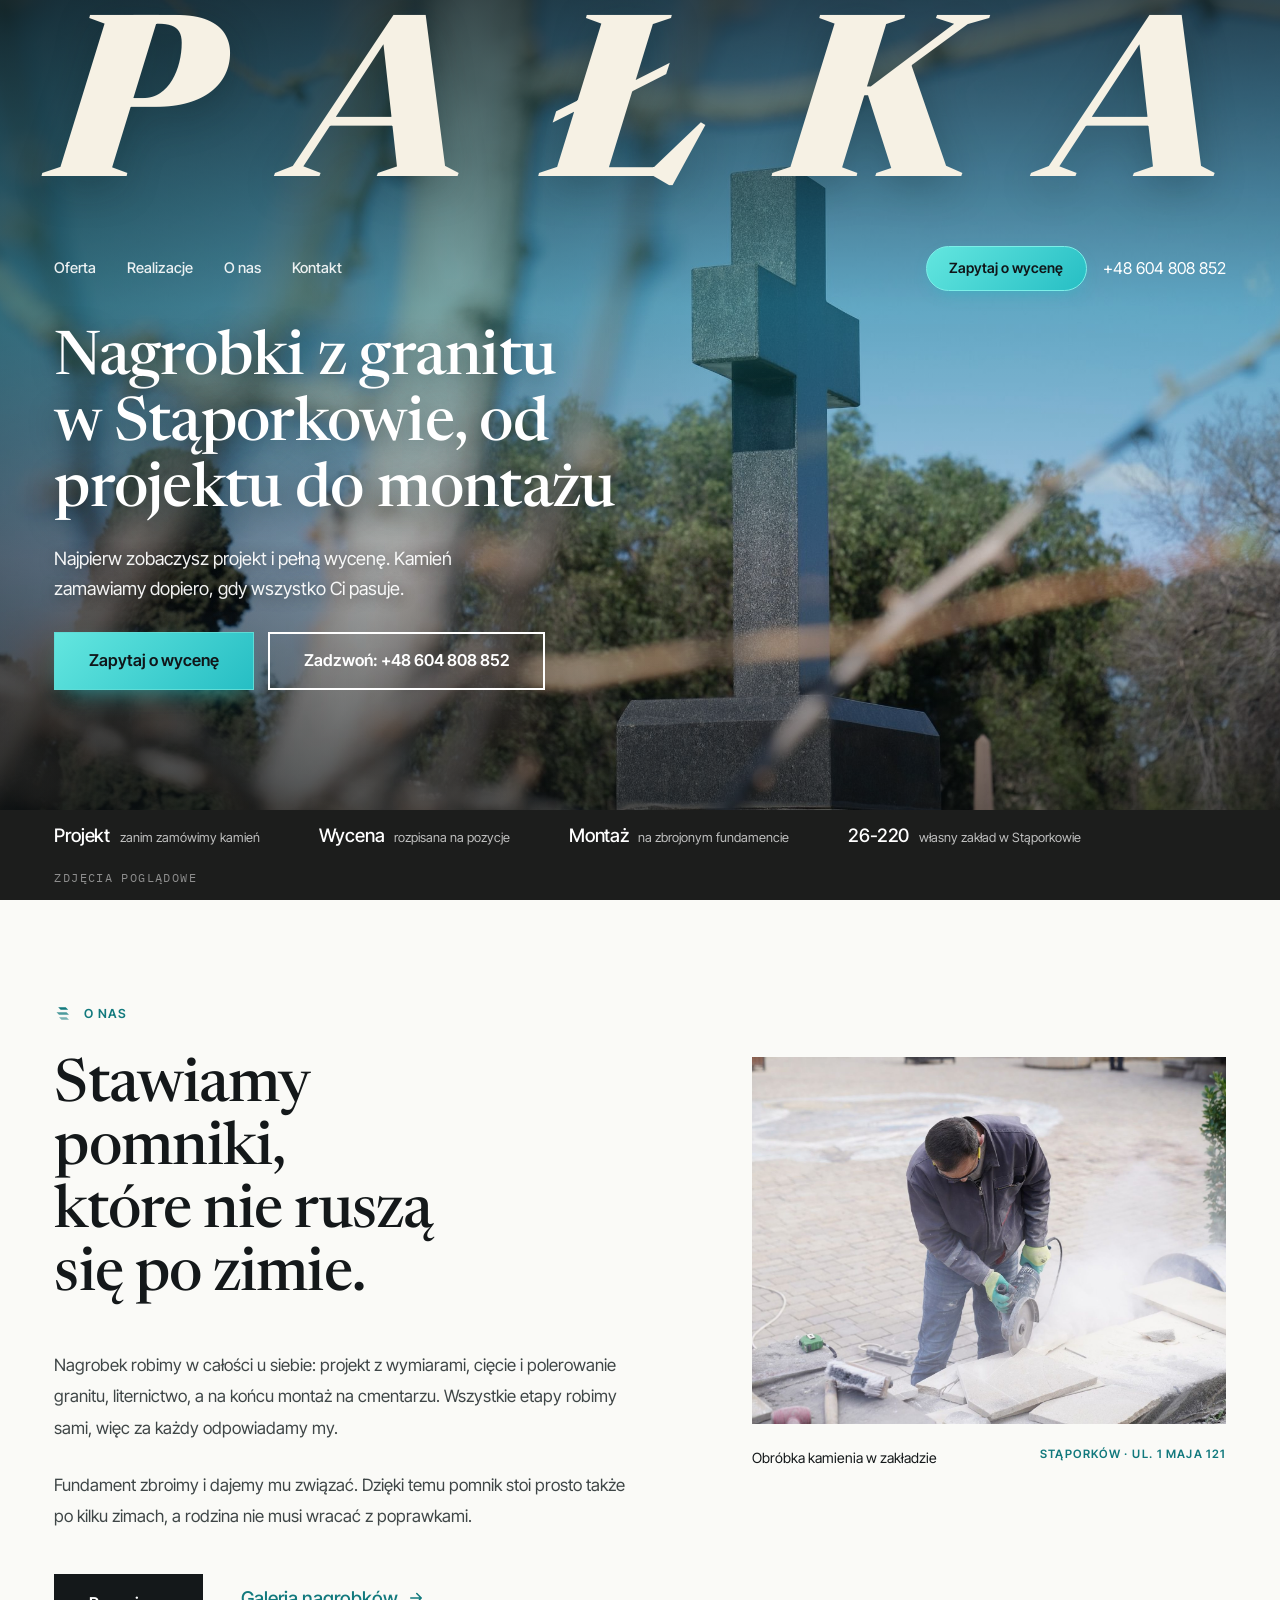
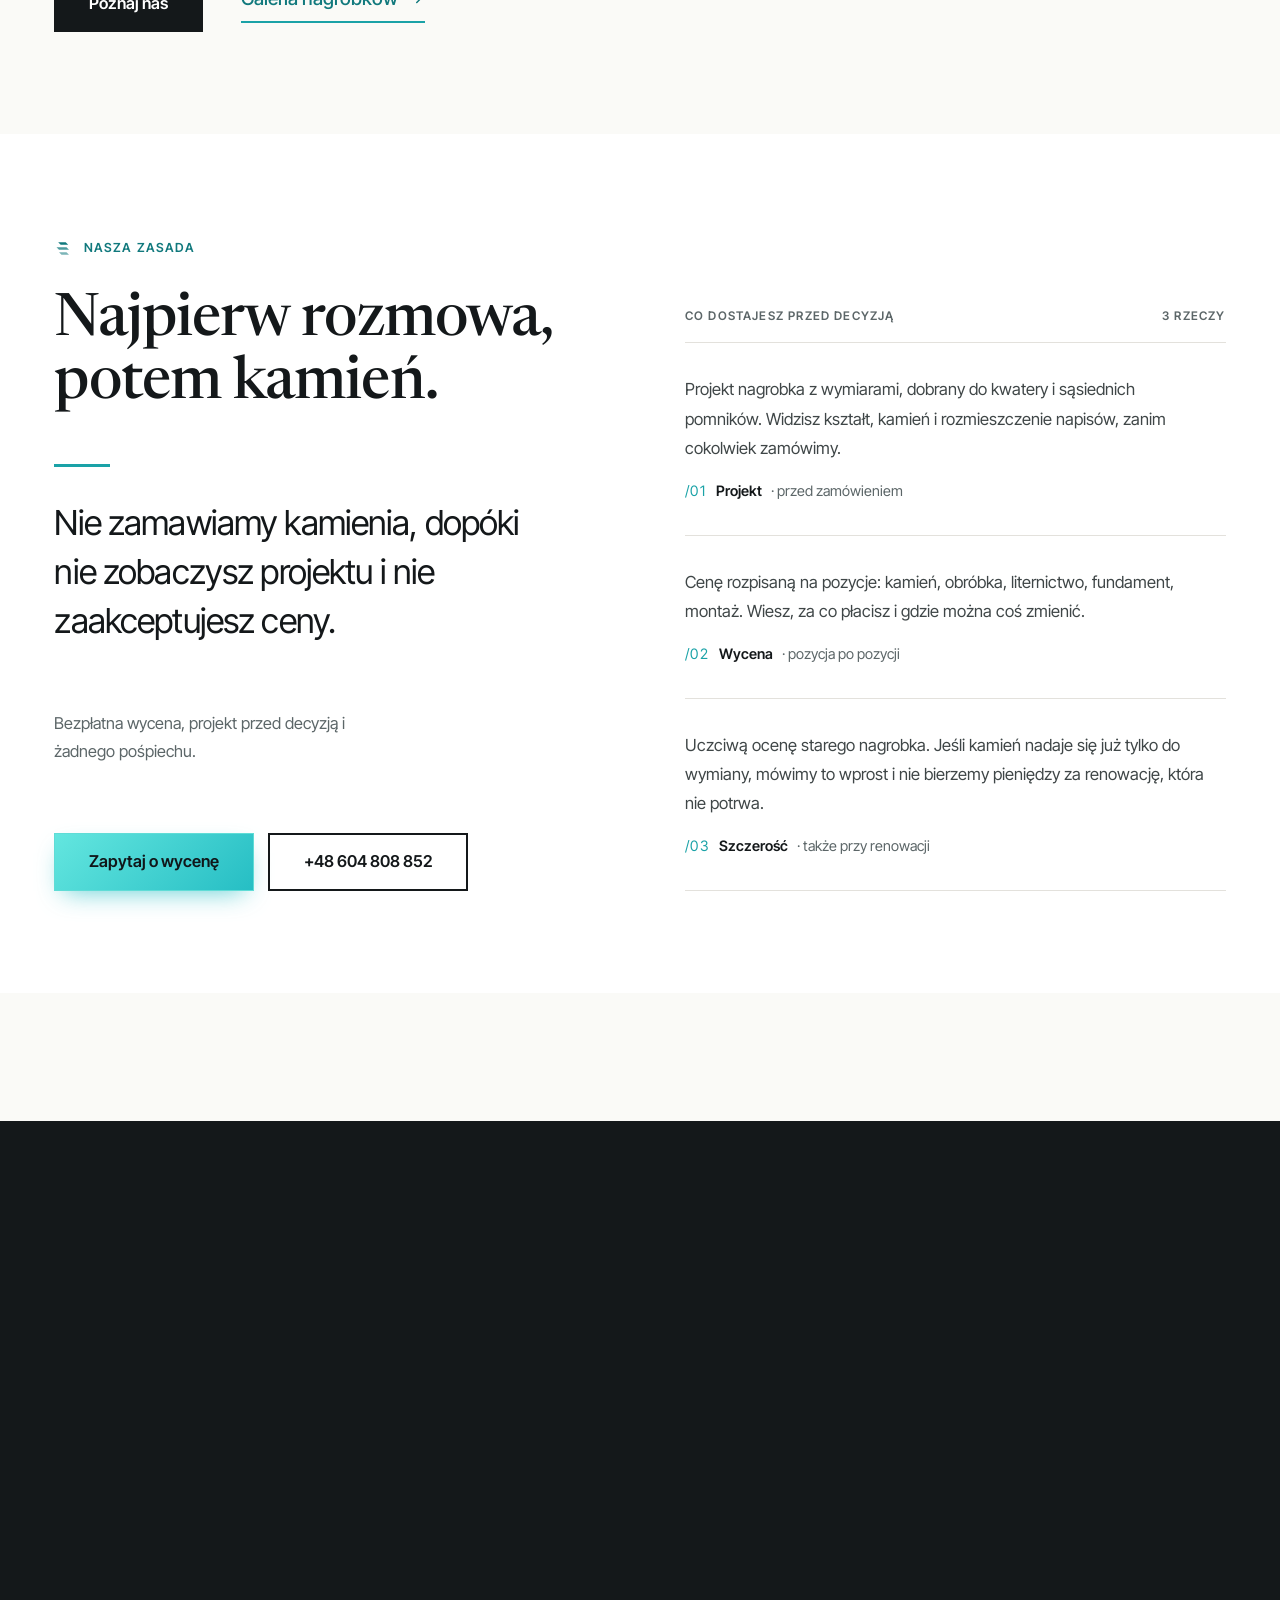
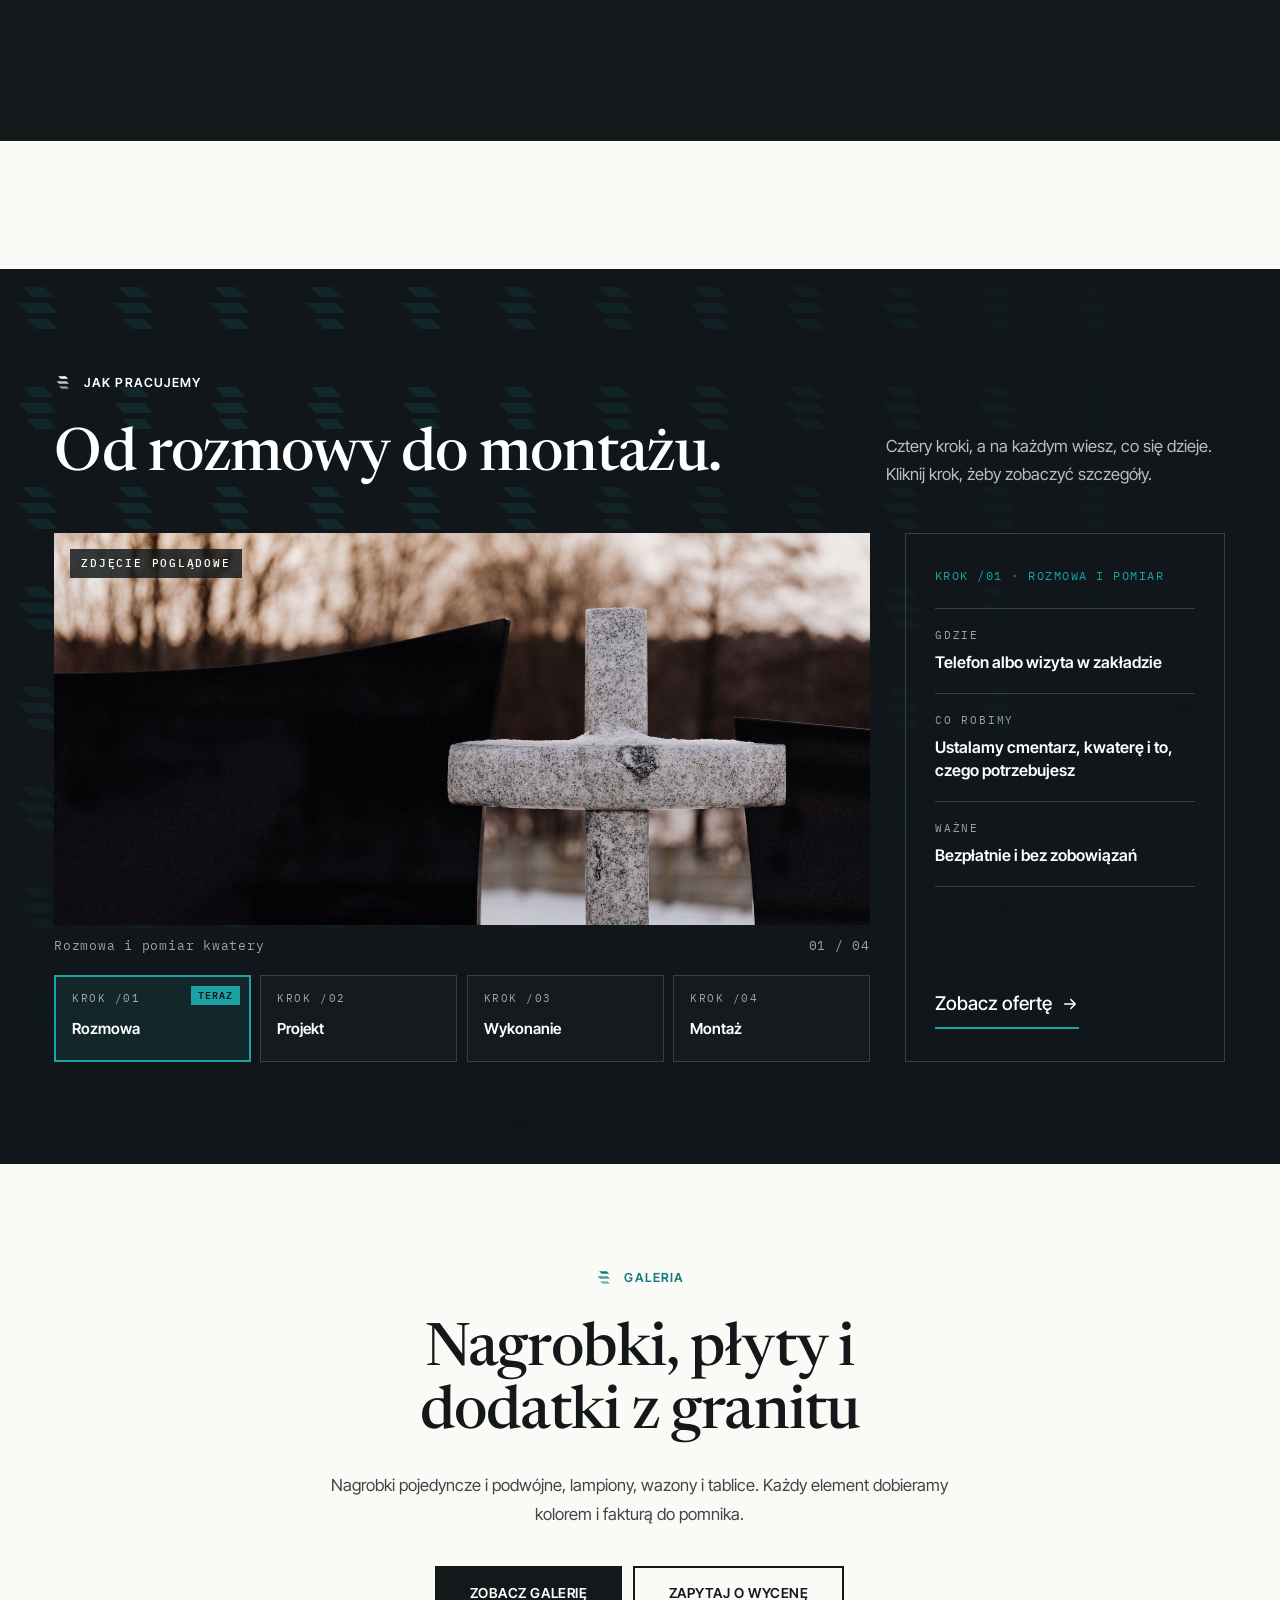
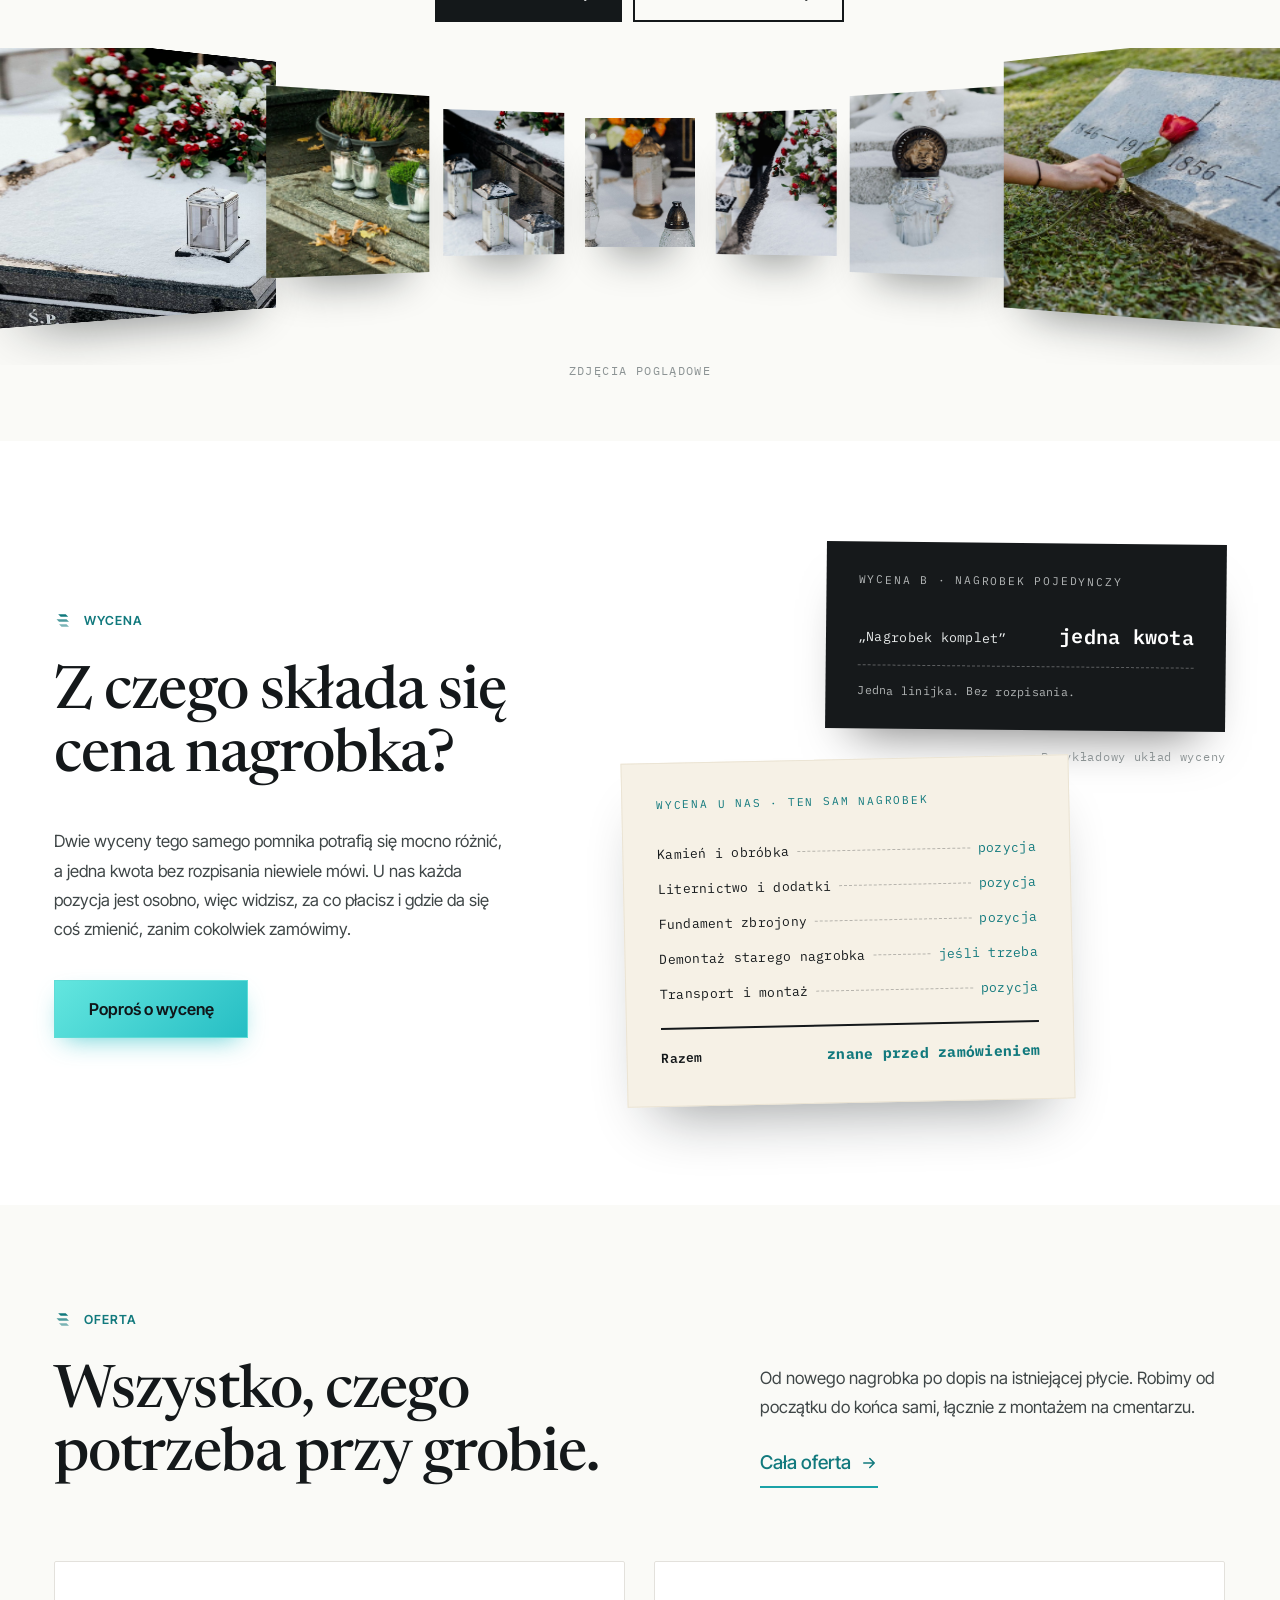
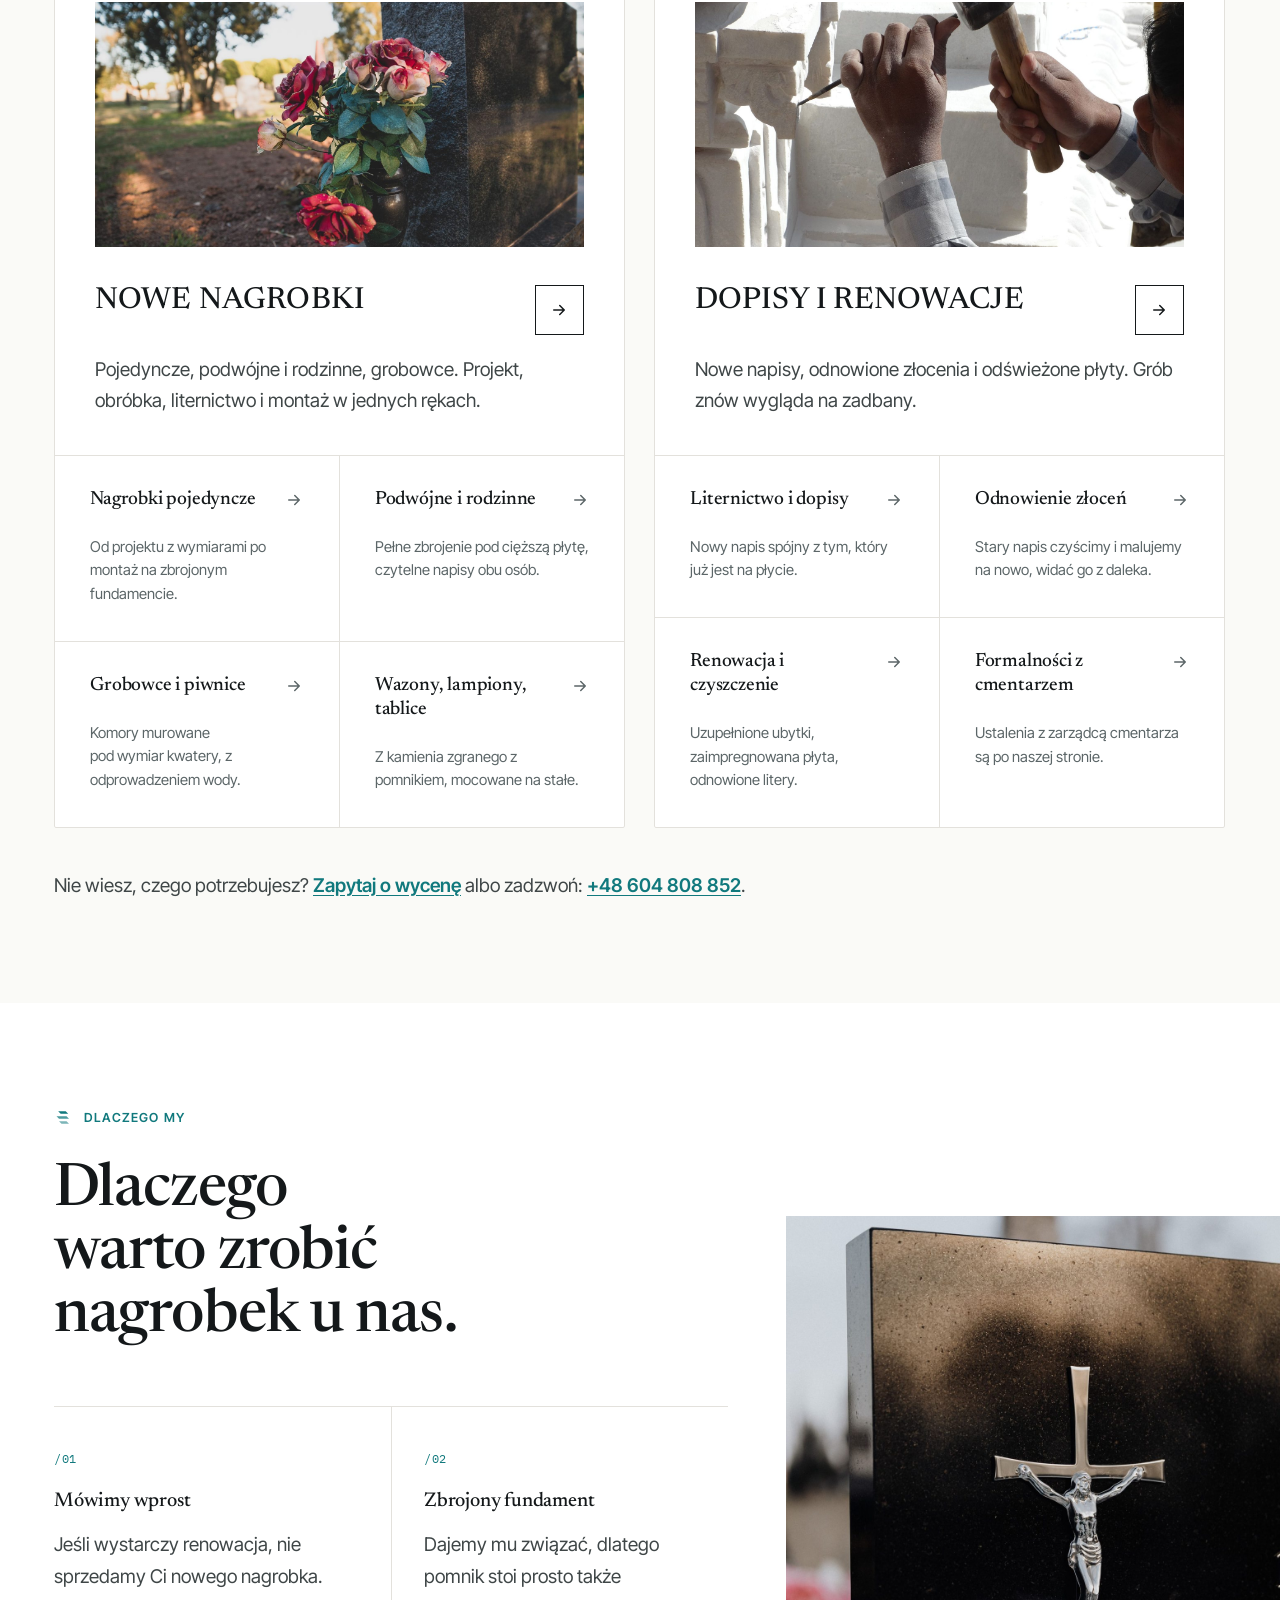
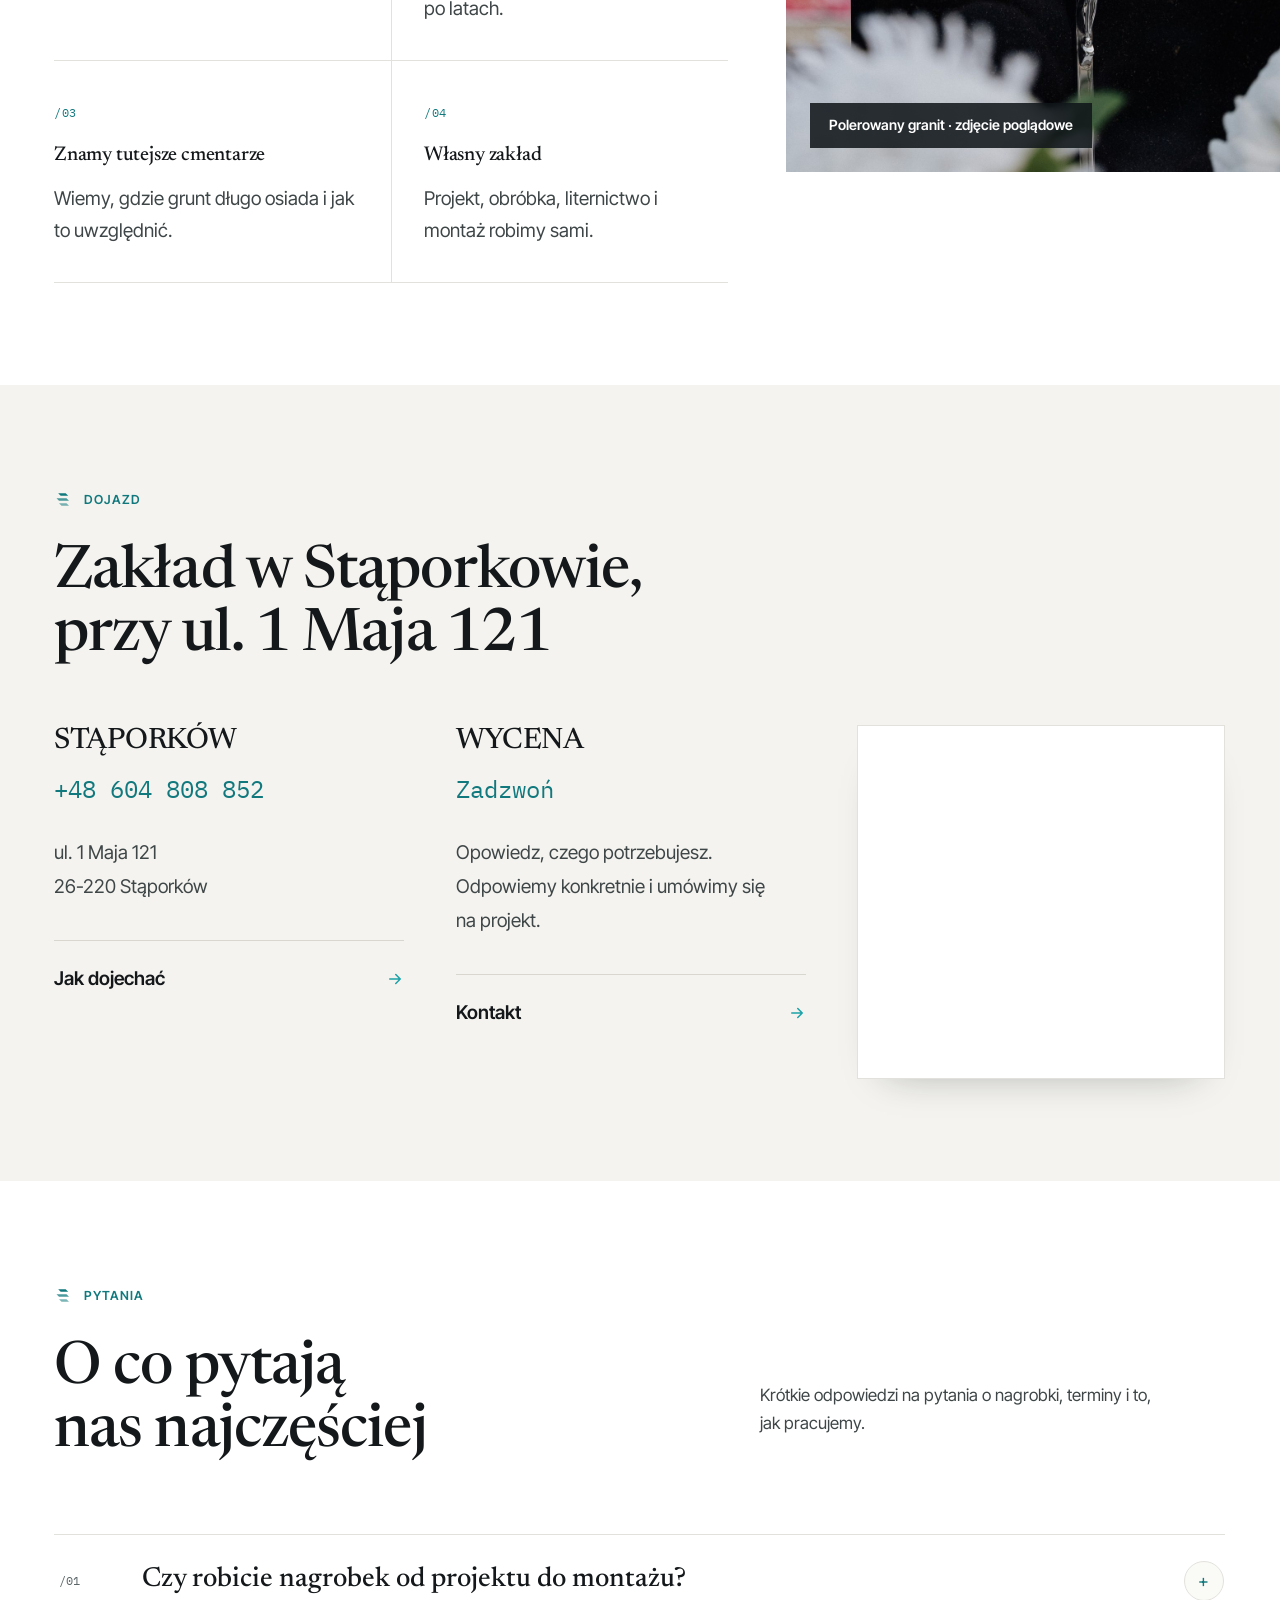
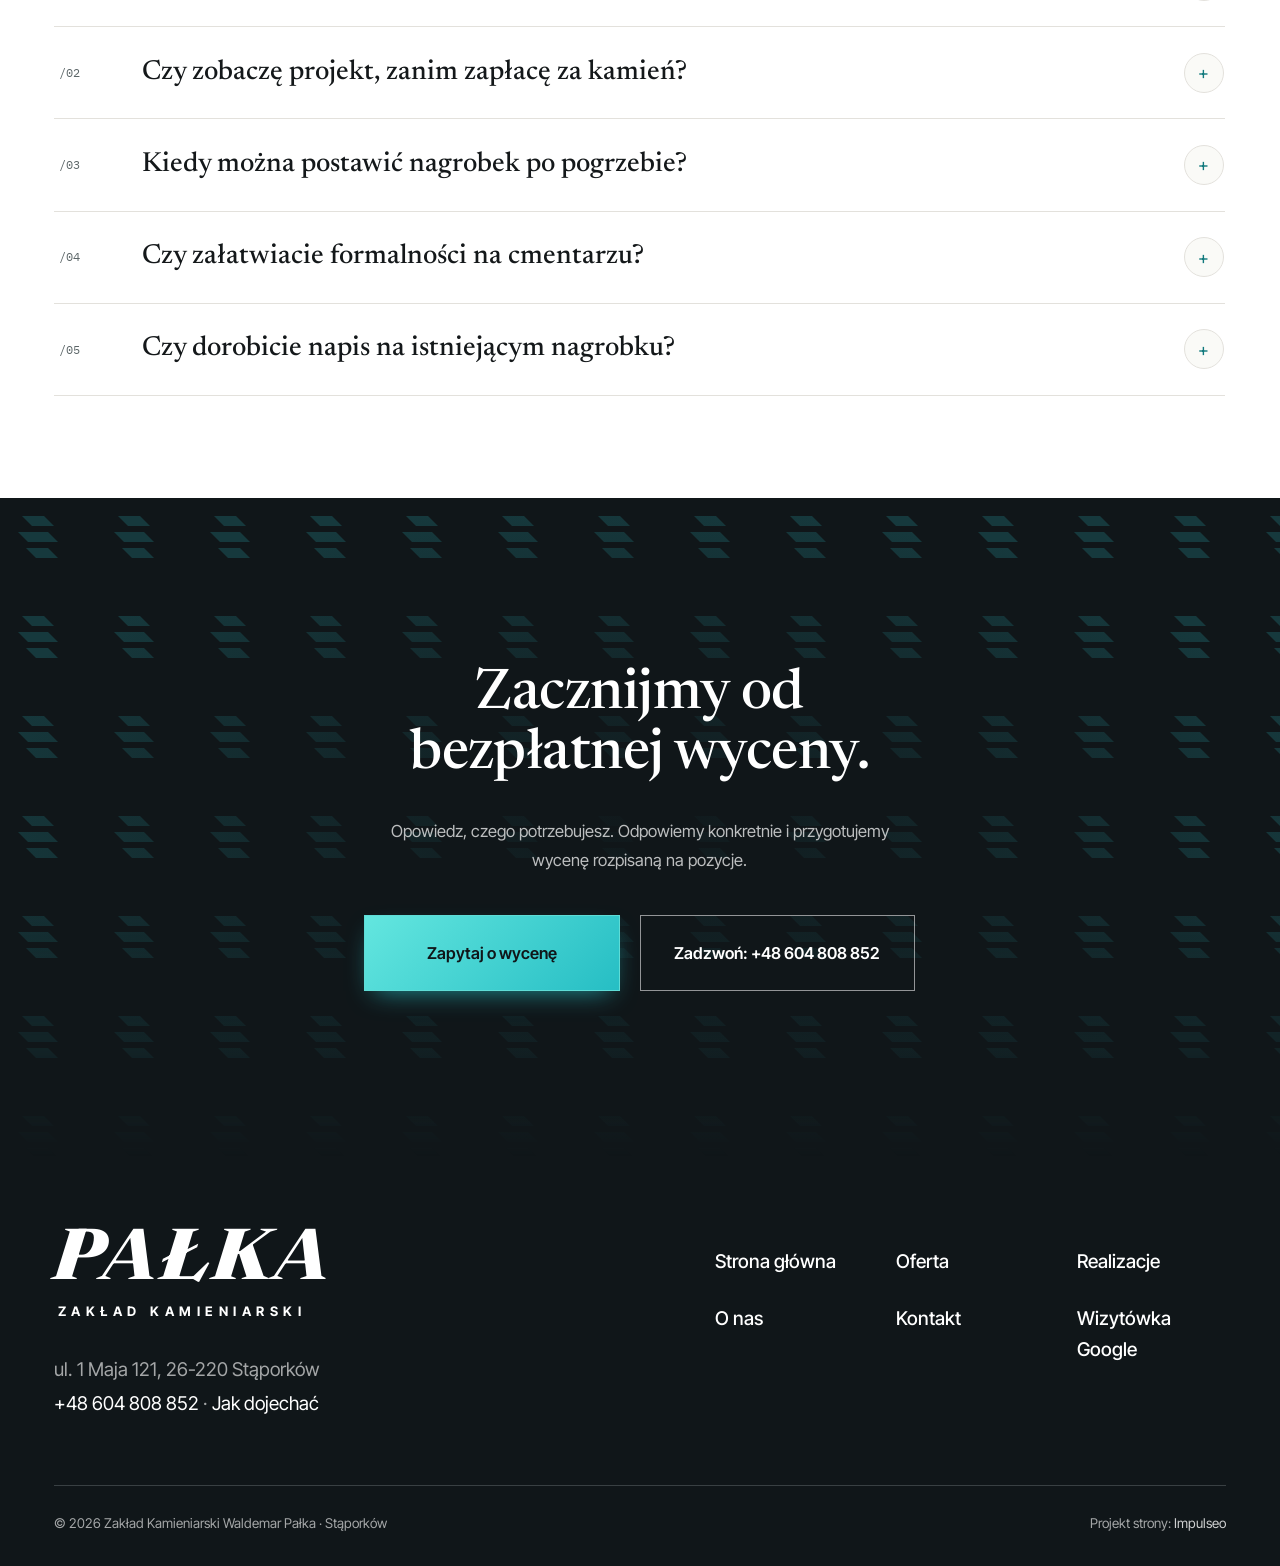
==== commit 60781a90: "[claude-edit][cmt:584eef5d-6e92-445b-a4b8-71c204b58d6d] przebudowa dema w stylu wzorca: wielki znak " ====
--- a/index.html
+++ b/index.html
@@ -20,138 +20,368 @@
 <script type="application/ld+json">{"@context": "https://schema.org", "@type": "HomeAndConstructionBusiness", "name": "Zakład Kamieniarski Waldemar Pałka", "url": "https://kris20032.github.io/zaklad-kamieniarski/", "telephone": "+48604808852", "image": "https://kris20032.github.io/zaklad-kamieniarski/img/og.jpg", "areaServed": "Stąporków", "sameAs": ["https://www.google.com/maps/place/Pa%C5%82ka+Waldemar.+Zak%C5%82ad+kamieniarski/@51.137702,20.545329,17z/data=!4m6!3m5!1s0x471834a902b270f3:0xb15a72b386cd75cb!8m2!3d51.137702!4d20.545329"]}</script>
 <link rel="preconnect" href="https://fonts.googleapis.com">
 <link rel="preconnect" href="https://fonts.gstatic.com" crossorigin>
-<link href="https://fonts.googleapis.com/css2?family=Spectral:wght@500;600;700&family=Source+Sans+3:wght@400;500;600&display=swap" rel="stylesheet">
+<link href="https://fonts.googleapis.com/css2?family=Newsreader:ital,opsz,wght@0,6..72,400..700;1,6..72,700..800&family=Inter+Tight:wght@400;500;600;700&family=IBM+Plex+Mono:wght@400;500&display=swap" rel="stylesheet">
 <link rel="stylesheet" href="assets/styles.css?v=3ac8cc31">
+<link rel="stylesheet" href="assets/swell.css?v=1">
+<meta name="nb-deploy" content="7948837c92fe">
 </head>
-<body>
-
-<header class="nav">
-  <div class="wrap nav-inner">
-    <a class="brand" href="index.html"><span class="name">Waldemar Pałka</span><span class="sub">Nagrobki i kamieniarstwo</span></a>
-    <nav class="nav-links">
-      <a href="index.html" class="active" aria-current="page">Strona główna</a>
+<body class="sw sw-home">
+<header class="sw-float" aria-label="Nawigacja">
+  <a class="sw-brand" href="index.html" aria-label="Zakład Kamieniarski Waldemar Pałka - strona główna"><b>Pałka</b><span>Zakład kamieniarski</span></a>
+  <nav class="sw-menu" aria-label="Menu główne">
+      <a href="oferta.html">Oferta</a>
       <a href="realizacje.html">Realizacje</a>
+      <a href="o-nas.html">O nas</a>
+      <a href="kontakt.html">Kontakt</a>
+  </nav>
+  <div class="sw-actions">
+    <a class="sw-pill" href="kontakt.html">Zapytaj o wycenę</a>
+    <a class="sw-tel" href="tel:+48604808852">+48 604 808 852</a>
+    <button class="sw-burger" type="button" aria-label="Otwórz menu"><i></i>Menu</button>
+  </div>
+</header>
+<div class="sw-drawer" aria-hidden="true" role="dialog" aria-label="Menu">
+  <div class="sw-drawer-top"><small>Zakład kamieniarski Pałka</small><button class="sw-close" type="button" aria-label="Zamknij menu">&times;</button></div>
+  <nav>
+    <a href="index.html">Strona główna</a>
+    <a href="oferta.html">Oferta</a>
+    <a href="realizacje.html">Realizacje</a>
+    <a href="o-nas.html">O nas</a>
+    <a href="kontakt.html">Kontakt</a>
+  </nav>
+  <div class="sw-btns">
+    <a class="sw-btn sw-btn-teal" href="kontakt.html">Zapytaj o wycenę</a>
+    <a class="sw-btn sw-btn-line" href="tel:+48604808852">Zadzwoń: +48 604 808 852</a>
+  </div>
+</div>
+
+<main>
+<section class="sw-hero" aria-labelledby="hero-title">
+  <img src="img/hero.jpg" fetchpriority="high" alt="Granitowy krzyż nagrobny na tle nieba" width="2400" height="1600">
+  <div class="sw-mark" aria-hidden="true"><span>P</span><span>A</span><span>Ł</span><span>K</span><span>A</span></div>
+  <div class="sw-hero-nav">
+    <nav class="sw-menu" aria-label="Menu główne">
       <a href="oferta.html">Oferta</a>
-      <a href="o-nas.html">O nas</a>
+      <a href="realizacje.html">Realizacje</a>
+      <a href="o-nas.html">O nas</a>
       <a href="kontakt.html">Kontakt</a>
-      <a href="kontakt.html" class="btn btn-accent">Zapytaj o wycenę</a>
     </nav>
-    <button class="nav-toggle" aria-label="Menu"><span></span><span></span><span></span></button>
-  </div>
-</header>
-
-<main>
-<section class="hero-cine">
-  <img src="img/hero.jpg" fetchpriority="high" data-rotate="img/g9.jpg|img/g8.jpg" alt="Zakład Kamieniarski Waldemar Pałka - Zakład kamieniarski w Stąporkowie. Nagrobki i pomniki. " width="1400" height="950">
-  <div class="wrap">
-    <div class="hero-copy">
-      <span class="eyebrow">Nagrobki i kamieniarstwo</span>
-      <h1>Zakład kamieniarski w Stąporkowie. Nagrobki i pomniki. </h1>
-      <p class="lead">Najpierw zobaczysz projekt i pełną wycenę. Kamień zamawiamy dopiero, gdy wszystko Ci pasuje.</p>
-      <div class="hero-actions">
-        <a href="realizacje.html" class="btn btn-accent">Zobacz realizacje <span class="arr">→</span></a>
-        <a href="kontakt.html" class="btn btn-ghost btn-on-dark">Zapytaj o wycenę</a>
-      </div>
-    </div>
-  </div>
-</section>
-<section class="strip n-5" style="padding-block:0">
-  <div class="wrap">
-    <div class="item reveal"><div class="k">Własny zakład i montaż</div><div class="v"></div></div>
-    <div class="item reveal"><div class="k">Formalności z cmentarzem</div><div class="v"></div></div>
-    <div class="item reveal"><div class="k">Projekt przed decyzją</div><div class="v"></div></div>
-    <div class="item reveal"><div class="k">Cena rozpisana na pozycje</div><div class="v"></div></div>
-    <div class="item reveal"><div class="k">Granit na pokolenia</div><div class="v"></div></div>
-  </div>
-</section>
-<section>
-  <div class="wrap split">
-    <div class="split-art reveal"><img src="img/g1.jpg" alt="Zakład Kamieniarski Waldemar Pałka - realizacja" loading="lazy" width="1400" height="950" decoding="async"></div>
-    <div class="split-copy reveal">
-      <span class="eyebrow">O nas</span>
-      <h2>Jak pracujemy</h2>
-      <p class="muted">Pracujemy w Stąporkowie i znamy tutejsze cmentarze - wiemy, gdzie grunt długo osiada i jak ustawić pomnik, żeby nie ruszył się po zimie. Większość rodzin przychodzi do nas z polecenia.</p>
-      <p class="muted">W tym fachu innej reklamy nie ma.</p>
-      <a href="o-nas.html" class="btn btn-ghost">Poznaj nas <span class="arr">→</span></a>
-    </div>
-  </div>
-</section>
-<section class="gateways-band">
-  <div class="wrap">
-    <div class="gateways">
-      <a href="oferta.html" class="gateway reveal"><img src="img/g2.jpg" alt="Nagrobki pojedyncze" loading="lazy" width="1400" height="950" decoding="async"><span class="g-ttl">Nagrobki pojedyncze</span></a>
-      <a href="oferta.html" class="gateway reveal"><img src="img/g3.jpg" alt="Nagrobki podwójne i rodzinne" loading="lazy" width="1400" height="950" decoding="async"><span class="g-ttl">Nagrobki podwójne i rodzinne</span></a>
-      <a href="oferta.html" class="gateway reveal"><img src="img/g4.jpg" alt="Grobowce i piwnice" loading="lazy" width="1400" height="950" decoding="async"><span class="g-ttl">Grobowce i piwnice</span></a>
-    </div>
-  </div>
-</section>
+    <div class="sw-actions">
+      <a class="sw-pill" href="kontakt.html">Zapytaj o wycenę</a>
+      <a class="sw-tel" href="tel:+48604808852">+48 604 808 852</a>
+      <button class="sw-burger" type="button" aria-label="Otwórz menu"><i></i>Menu</button>
+    </div>
+  </div>
+  <div class="sw-hero-copy">
+    <h1 id="hero-title">Nagrobki z granitu w Stąporkowie, od projektu do montażu</h1>
+    <p>Najpierw zobaczysz projekt i pełną wycenę. Kamień zamawiamy dopiero, gdy wszystko Ci pasuje.</p>
+    <div class="sw-btns">
+      <a class="sw-btn sw-btn-teal" href="kontakt.html">Zapytaj o wycenę</a>
+      <a class="sw-btn sw-btn-line" href="tel:+48604808852">Zadzwoń: +48 604 808 852</a>
+    </div>
+  </div>
+  <div class="sw-trust">
+    <div class="sw-wrap">
+      <div class="sw-trust-items">
+        <div class="sw-trust-item"><b>Projekt</b><span>zanim zamówimy kamień</span></div>
+        <div class="sw-trust-item"><b>Wycena</b><span>rozpisana na pozycje</span></div>
+        <div class="sw-trust-item"><b>Montaż</b><span>na zbrojonym fundamencie</span></div>
+        <div class="sw-trust-item"><b>26-220</b><span>własny zakład w Stąporkowie</span></div>
+      </div>
+      <span class="sw-trust-note">Zdjęcia poglądowe</span>
+    </div>
+  </div>
+</section>
+
+<section class="sw-sec sw-bg-paper" aria-labelledby="about-title">
+  <div class="sw-wrap sw-about">
+    <div class="reveal">
+      <span class="sw-eyebrow"><svg viewBox="0 0 24 24" aria-hidden="true"><g fill="currentColor"><path d="M5 4h9l3 3H8z"/><path d="M3 10h12l3 3H6z" opacity=".75"/><path d="M6 16h9l3 3H9z" opacity=".55"/></g></svg>O nas</span>
+      <h2 class="sw-h2" id="about-title">Stawiamy pomniki, które nie ruszą się po zimie.</h2>
+      <p>Nagrobek robimy w całości u siebie: projekt z wymiarami, cięcie i polerowanie granitu, liternictwo, a na końcu montaż na cmentarzu. Wszystkie etapy robimy sami, więc za każdy odpowiadamy my.</p>
+      <p>Fundament zbroimy i dajemy mu związać. Dzięki temu pomnik stoi prosto także po kilku zimach, a rodzina nie musi wracać z poprawkami.</p>
+      <div class="sw-btns">
+        <a class="sw-btn sw-btn-ink" href="o-nas.html">Poznaj nas</a>
+        <a class="sw-link" href="realizacje.html">Galeria nagrobków <svg width="18" height="18" viewBox="0 0 24 24" fill="none" aria-hidden="true"><path d="M5 12h14M13 6l6 6-6 6" stroke="currentColor" stroke-width="2" stroke-linecap="round" stroke-linejoin="round"/></svg></a>
+      </div>
+    </div>
+    <figure class="sw-fig reveal">
+      <img src="img/s-pracownia.jpg" alt="Kamieniarz tnie granitową płytę" loading="lazy" width="1600" height="1185" decoding="async">
+      <figcaption><span>Obróbka kamienia w zakładzie</span><em>Stąporków · ul. 1 Maja 121</em></figcaption>
+    </figure>
+  </div>
+</section>
+
+<section class="sw-sec sw-bg-white" aria-labelledby="rules-title">
+  <div class="sw-wrap sw-rules">
+    <div class="sw-rules-left reveal">
+      <span class="sw-eyebrow"><svg viewBox="0 0 24 24" aria-hidden="true"><g fill="currentColor"><path d="M5 4h9l3 3H8z"/><path d="M3 10h12l3 3H6z" opacity=".75"/><path d="M6 16h9l3 3H9z" opacity=".55"/></g></svg>Nasza zasada</span>
+      <h2 class="sw-h2" id="rules-title">Najpierw rozmowa, potem kamień.</h2>
+      <span class="sw-quote-mark" aria-hidden="true"></span>
+      <p class="sw-big-line">Nie zamawiamy kamienia, dopóki nie zobaczysz projektu i nie zaakceptujesz ceny.</p>
+      <p class="sw-small">Bezpłatna wycena, projekt przed decyzją i żadnego pośpiechu.</p>
+      <div class="sw-btns">
+        <a class="sw-btn sw-btn-teal" href="kontakt.html">Zapytaj o wycenę</a>
+        <a class="sw-btn sw-btn-line ink" href="tel:+48604808852">+48 604 808 852</a>
+      </div>
+    </div>
+    <div class="sw-rules-list reveal">
+      <div class="sw-rules-top"><span>Co dostajesz przed decyzją</span><span>3 rzeczy</span></div>
+      <div class="sw-rule">
+        <p>Projekt nagrobka z wymiarami, dobrany do kwatery i sąsiednich pomników. Widzisz kształt, kamień i rozmieszczenie napisów, zanim cokolwiek zamówimy.</p>
+        <div class="meta"><i>/01</i><b>Projekt</b><span>· przed zamówieniem</span></div>
+      </div>
+      <div class="sw-rule">
+        <p>Cenę rozpisaną na pozycje: kamień, obróbka, liternictwo, fundament, montaż. Wiesz, za co płacisz i gdzie można coś zmienić.</p>
+        <div class="meta"><i>/02</i><b>Wycena</b><span>· pozycja po pozycji</span></div>
+      </div>
+      <div class="sw-rule">
+        <p>Uczciwą ocenę starego nagrobka. Jeśli kamień nadaje się już tylko do wymiany, mówimy to wprost i nie bierzemy pieniędzy za renowację, która nie potrwa.</p>
+        <div class="meta"><i>/03</i><b>Szczerość</b><span>· także przy renowacji</span></div>
+      </div>
+    </div>
+  </div>
+</section>
+
 <section class="stopklatka" aria-hidden="true">
-  <div class="stk-bg" style="background-image:url(img/g7.jpg)"></div>
-</section>
-<section>
-  <div class="wrap">
-    <div class="head reveal">
-      <span class="eyebrow">Realizacje</span>
-      <h2>Nagrobki i pomniki</h2>
-      <p>Nagrobki pojedyncze i podwójne, płyty, lampiony i dodatki z granitu. Wykonanie i montaż na cmentarzu.</p>
-    </div>
-    <div class="gallery">
-      <div class="tile t-two3 reveal"><img src="img/g5.jpg" alt="Zakład Kamieniarski Waldemar Pałka" loading="lazy" width="1400" height="950" decoding="async"></div>
-      <div class="tile t-third reveal"><img src="img/g6.jpg" alt="Zakład Kamieniarski Waldemar Pałka" loading="lazy" width="1400" height="950" decoding="async"></div>
-      <div class="tile t-third reveal"><img src="img/about.jpg" alt="Zakład Kamieniarski Waldemar Pałka" loading="lazy" width="1400" height="950" decoding="async"></div>
-    </div>
-    <div style="margin-top:var(--space-7)" class="reveal"><a href="realizacje.html" class="btn btn-accent">Pełna galeria <span class="arr">→</span></a></div>
-  </div>
-</section>
-<section class="cta">
-  <div class="wrap">
+  <div class="stk-bg" style="background-image:url(img/s-granit.jpg)"></div>
+</section>
+
+<section class="sw-sec sw-bg-ink sw-pattern sw-on-dark" aria-labelledby="proof-title">
+  <div class="sw-wrap">
+    <div class="sw-proof-head reveal">
+      <div>
+        <span class="sw-eyebrow"><svg viewBox="0 0 24 24" aria-hidden="true"><g fill="currentColor"><path d="M5 4h9l3 3H8z"/><path d="M3 10h12l3 3H6z" opacity=".75"/><path d="M6 16h9l3 3H9z" opacity=".55"/></g></svg>Jak pracujemy</span>
+        <h2 class="sw-h2" id="proof-title">Od rozmowy do montażu.</h2>
+      </div>
+      <p>Cztery kroki, a na każdym wiesz, co się dzieje. Kliknij krok, żeby zobaczyć szczegóły.</p>
+    </div>
+    <div class="sw-proof reveal">
+      <div>
+        <div class="sw-proof-media">
+          <img src="img/g7.jpg" alt="Granitowy krzyż przy ciemnym nagrobku zimą" loading="lazy" width="1600" height="1066" decoding="async">
+          <span class="sw-tag">Zdjęcie poglądowe</span>
+        </div>
+        <div class="sw-proof-cap"><span>Rozmowa i pomiar kwatery</span><span>01 / 04</span></div>
+        <div class="sw-steps" role="tablist" aria-label="Kroki">
+          <button class="sw-step" type="button" role="tab" aria-selected="true" data-n="Rozmowa i pomiar kwatery" data-k="Krok /01 · Rozmowa i pomiar" data-a="Telefon albo wizyta w zakładzie" data-b="Ustalamy cmentarz, kwaterę i to, czego potrzebujesz" data-c="Bezpłatnie i bez zobowiązań"><small>KROK /01</small><span>Rozmowa</span></button>
+          <button class="sw-step" type="button" role="tab" aria-selected="false" data-n="Projekt i wycena na pozycje" data-k="Krok /02 · Projekt i wycena" data-a="Projekt z wymiarami i napisami" data-b="Cena rozpisana na pozycje, razem z terminem" data-c="Kamień zamawiamy dopiero po Twojej akceptacji"><small>KROK /02</small><span>Projekt</span></button>
+          <button class="sw-step" type="button" role="tab" aria-selected="false" data-n="Obróbka i liternictwo w zakładzie" data-k="Krok /03 · Wykonanie" data-a="Własny zakład w Stąporkowie" data-b="Cięcie, polerowanie kamienia i liternictwo" data-c="Według zaakceptowanego projektu"><small>KROK /03</small><span>Wykonanie</span></button>
+          <button class="sw-step" type="button" role="tab" aria-selected="false" data-n="Fundament i montaż na cmentarzu" data-k="Krok /04 · Montaż" data-a="Zbrojony fundament, któremu dajemy związać" data-b="Ustawienie nagrobka i formalności z cmentarzem" data-c="Odbiór na miejscu, razem z Tobą"><small>KROK /04</small><span>Montaż</span></button>
+        </div>
+      </div>
+      <aside class="sw-panel" aria-live="polite">
+        <div class="sw-panel-kicker">Krok /01 · Rozmowa i pomiar</div>
+        <dl>
+          <dt>Gdzie</dt><dd>Telefon albo wizyta w zakładzie</dd>
+          <dt>Co robimy</dt><dd>Ustalamy cmentarz, kwaterę i to, czego potrzebujesz</dd>
+          <dt>Ważne</dt><dd>Bezpłatnie i bez zobowiązań</dd>
+        </dl>
+        <a class="sw-link" href="oferta.html">Zobacz ofertę <svg width="18" height="18" viewBox="0 0 24 24" fill="none" aria-hidden="true"><path d="M5 12h14M13 6l6 6-6 6" stroke="currentColor" stroke-width="2" stroke-linecap="round" stroke-linejoin="round"/></svg></a>
+      </aside>
+    </div>
+  </div>
+</section>
+
+<section class="sw-sec sw-bg-paper" aria-labelledby="work-title" style="padding-bottom:clamp(3rem,5vw,5rem)">
+  <div class="sw-wrap sw-center reveal">
+    <span class="sw-eyebrow"><svg viewBox="0 0 24 24" aria-hidden="true"><g fill="currentColor"><path d="M5 4h9l3 3H8z"/><path d="M3 10h12l3 3H6z" opacity=".75"/><path d="M6 16h9l3 3H9z" opacity=".55"/></g></svg>Galeria</span>
+    <h2 class="sw-h2" id="work-title">Nagrobki, płyty i dodatki z granitu</h2>
+    <p>Nagrobki pojedyncze i podwójne, lampiony, wazony i tablice. Każdy element dobieramy kolorem i fakturą do pomnika.</p>
+    <div class="sw-btns">
+      <a class="sw-btn sw-btn-ink sw-btn-caps" href="realizacje.html">Zobacz galerię</a>
+      <a class="sw-btn sw-btn-line ink sw-btn-caps" href="kontakt.html">Zapytaj o wycenę</a>
+    </div>
+  </div>
+  <div class="sw-ribbon" aria-label="Galeria zdjęć">
+    <a href="realizacje.html"><img src="img/g1.jpg" alt="Granitowy nagrobek z lampionem i kwiatami zimą" loading="lazy" width="1600" height="1086" decoding="async"></a>
+    <a href="realizacje.html"><img src="img/g2.jpg" alt="Znicze na granitowej płycie jesienią" loading="lazy" width="1400" height="950" decoding="async"></a>
+    <a href="realizacje.html"><img src="img/g4.jpg" alt="Lampiony na polerowanym granicie" loading="lazy" width="1600" height="1086" decoding="async"></a>
+    <a href="realizacje.html"><img src="img/g6.jpg" alt="Znicze na nagrobku zimą" loading="lazy" width="1400" height="950" decoding="async"></a>
+    <a href="realizacje.html"><img src="img/g5.jpg" alt="Kwiaty i lampiony na nagrobku" loading="lazy" width="1400" height="950" decoding="async"></a>
+    <a href="realizacje.html"><img src="img/g9.jpg" alt="Granitowy nagrobek pod śniegiem" loading="lazy" width="1600" height="1066" decoding="async"></a>
+    <a href="realizacje.html"><img src="img/g8.jpg" alt="Róża na granitowej płycie z napisem" loading="lazy" width="1600" height="1066" decoding="async"></a>
+  </div>
+  <p class="sw-ribbon-note">Zdjęcia poglądowe</p>
+</section>
+
+<section class="sw-sec sw-bg-white" aria-labelledby="cost-title">
+  <div class="sw-wrap sw-cost">
+    <div class="sw-cost-copy reveal">
+      <span class="sw-eyebrow"><svg viewBox="0 0 24 24" aria-hidden="true"><g fill="currentColor"><path d="M5 4h9l3 3H8z"/><path d="M3 10h12l3 3H6z" opacity=".75"/><path d="M6 16h9l3 3H9z" opacity=".55"/></g></svg>Wycena</span>
+      <h2 class="sw-h2" id="cost-title">Z czego składa się cena nagrobka?</h2>
+      <p>Dwie wyceny tego samego pomnika potrafią się mocno różnić, a jedna kwota bez rozpisania niewiele mówi. U nas każda pozycja jest osobno, więc widzisz, za co płacisz i gdzie da się coś zmienić, zanim cokolwiek zamówimy.</p>
+      <a class="sw-btn sw-btn-teal" href="kontakt.html">Poproś o wycenę</a>
+    </div>
+    <div class="sw-bids reveal" aria-label="Przykładowy układ wyceny">
+      <div class="sw-bid sw-bid-b">
+        <div class="k">Wycena B · nagrobek pojedynczy</div>
+        <div class="row"><span>„Nagrobek komplet”</span><b>jedna kwota</b></div>
+        <small>Jedna linijka. Bez rozpisania.</small>
+      </div>
+      <span class="sw-bids-note">Przykładowy układ wyceny</span>
+      <div class="sw-bid sw-bid-a">
+        <div class="k">Wycena u nas · ten sam nagrobek</div>
+        <ul>
+          <li><span>Kamień i obróbka</span><em>pozycja</em></li>
+          <li><span>Liternictwo i dodatki</span><em>pozycja</em></li>
+          <li><span>Fundament zbrojony</span><em>pozycja</em></li>
+          <li><span>Demontaż starego nagrobka</span><em>jeśli trzeba</em></li>
+          <li><span>Transport i montaż</span><em>pozycja</em></li>
+        </ul>
+        <div class="tot"><span>Razem</span><b>znane przed zamówieniem</b></div>
+      </div>
+    </div>
+  </div>
+</section>
+
+<section class="sw-sec sw-bg-paper" aria-labelledby="svc-title">
+  <div class="sw-wrap">
+    <div class="sw-head-split reveal">
+      <div>
+        <span class="sw-eyebrow"><svg viewBox="0 0 24 24" aria-hidden="true"><g fill="currentColor"><path d="M5 4h9l3 3H8z"/><path d="M3 10h12l3 3H6z" opacity=".75"/><path d="M6 16h9l3 3H9z" opacity=".55"/></g></svg>Oferta</span>
+        <h2 class="sw-h2" id="svc-title">Wszystko, czego potrzeba przy grobie.</h2>
+      </div>
+      <div>
+        <p>Od nowego nagrobka po dopis na istniejącej płycie. Robimy od początku do końca sami, łącznie z montażem na cmentarzu.</p>
+        <a class="sw-link" href="oferta.html">Cała oferta <svg width="18" height="18" viewBox="0 0 24 24" fill="none" aria-hidden="true"><path d="M5 12h14M13 6l6 6-6 6" stroke="currentColor" stroke-width="2" stroke-linecap="round" stroke-linejoin="round"/></svg></a>
+      </div>
+    </div>
+    <div class="sw-svc">
+      <section class="sw-card reveal" aria-labelledby="c1">
+        <div class="sw-card-top">
+          <img src="img/s-nagrobki.jpg" alt="Granitowy nagrobek z wazonem i różami" loading="lazy" width="1600" height="1000" decoding="async">
+          <div class="sw-card-ttl"><h3 id="c1">Nowe nagrobki</h3><a href="oferta.html" aria-label="Nowe nagrobki - oferta"><svg width="18" height="18" viewBox="0 0 24 24" fill="none" aria-hidden="true"><path d="M5 12h14M13 6l6 6-6 6" stroke="currentColor" stroke-width="2" stroke-linecap="round" stroke-linejoin="round"/></svg></a></div>
+          <p>Pojedyncze, podwójne i rodzinne, grobowce. Projekt, obróbka, liternictwo i montaż w jednych rękach.</p>
+        </div>
+        <div class="sw-subs">
+          <a class="sw-sub" href="oferta.html"><h4>Nagrobki pojedyncze <svg width="18" height="18" viewBox="0 0 24 24" fill="none" aria-hidden="true"><path d="M5 12h14M13 6l6 6-6 6" stroke="currentColor" stroke-width="2" stroke-linecap="round" stroke-linejoin="round"/></svg></h4><p>Od projektu z wymiarami po montaż na zbrojonym fundamencie.</p></a>
+          <a class="sw-sub" href="oferta.html"><h4>Podwójne i rodzinne <svg width="18" height="18" viewBox="0 0 24 24" fill="none" aria-hidden="true"><path d="M5 12h14M13 6l6 6-6 6" stroke="currentColor" stroke-width="2" stroke-linecap="round" stroke-linejoin="round"/></svg></h4><p>Pełne zbrojenie pod cięższą płytę, czytelne napisy obu osób.</p></a>
+          <a class="sw-sub" href="oferta.html"><h4>Grobowce i piwnice <svg width="18" height="18" viewBox="0 0 24 24" fill="none" aria-hidden="true"><path d="M5 12h14M13 6l6 6-6 6" stroke="currentColor" stroke-width="2" stroke-linecap="round" stroke-linejoin="round"/></svg></h4><p>Komory murowane pod wymiar kwatery, z odprowadzeniem wody.</p></a>
+          <a class="sw-sub" href="oferta.html"><h4>Wazony, lampiony, tablice <svg width="18" height="18" viewBox="0 0 24 24" fill="none" aria-hidden="true"><path d="M5 12h14M13 6l6 6-6 6" stroke="currentColor" stroke-width="2" stroke-linecap="round" stroke-linejoin="round"/></svg></h4><p>Z kamienia zgranego z pomnikiem, mocowane na stałe.</p></a>
+        </div>
+      </section>
+      <section class="sw-card reveal" aria-labelledby="c2">
+        <div class="sw-card-top">
+          <img src="img/s-liternictwo.jpg" alt="Ręczna obróbka kamienia dłutem" loading="lazy" width="1600" height="1000" decoding="async">
+          <div class="sw-card-ttl"><h3 id="c2">Dopisy i renowacje</h3><a href="oferta.html" aria-label="Dopisy i renowacje - oferta"><svg width="18" height="18" viewBox="0 0 24 24" fill="none" aria-hidden="true"><path d="M5 12h14M13 6l6 6-6 6" stroke="currentColor" stroke-width="2" stroke-linecap="round" stroke-linejoin="round"/></svg></a></div>
+          <p>Nowe napisy, odnowione złocenia i odświeżone płyty. Grób znów wygląda na zadbany.</p>
+        </div>
+        <div class="sw-subs">
+          <a class="sw-sub" href="oferta.html"><h4>Liternictwo i dopisy <svg width="18" height="18" viewBox="0 0 24 24" fill="none" aria-hidden="true"><path d="M5 12h14M13 6l6 6-6 6" stroke="currentColor" stroke-width="2" stroke-linecap="round" stroke-linejoin="round"/></svg></h4><p>Nowy napis spójny z tym, który już jest na płycie.</p></a>
+          <a class="sw-sub" href="oferta.html"><h4>Odnowienie złoceń <svg width="18" height="18" viewBox="0 0 24 24" fill="none" aria-hidden="true"><path d="M5 12h14M13 6l6 6-6 6" stroke="currentColor" stroke-width="2" stroke-linecap="round" stroke-linejoin="round"/></svg></h4><p>Stary napis czyścimy i malujemy na nowo, widać go z daleka.</p></a>
+          <a class="sw-sub" href="oferta.html"><h4>Renowacja i czyszczenie <svg width="18" height="18" viewBox="0 0 24 24" fill="none" aria-hidden="true"><path d="M5 12h14M13 6l6 6-6 6" stroke="currentColor" stroke-width="2" stroke-linecap="round" stroke-linejoin="round"/></svg></h4><p>Uzupełnione ubytki, zaimpregnowana płyta, odnowione litery.</p></a>
+          <a class="sw-sub" href="kontakt.html"><h4>Formalności z cmentarzem <svg width="18" height="18" viewBox="0 0 24 24" fill="none" aria-hidden="true"><path d="M5 12h14M13 6l6 6-6 6" stroke="currentColor" stroke-width="2" stroke-linecap="round" stroke-linejoin="round"/></svg></h4><p>Ustalenia z zarządcą cmentarza są po naszej stronie.</p></a>
+        </div>
+      </section>
+    </div>
+    <p class="sw-svc-note reveal">Nie wiesz, czego potrzebujesz? <a href="kontakt.html">Zapytaj o wycenę</a> albo zadzwoń: <a href="tel:+48604808852">+48 604 808 852</a>.</p>
+  </div>
+</section>
+
+<section class="sw-sec sw-bg-white" aria-labelledby="why-title" style="overflow:clip">
+  <div class="sw-wrap sw-why">
     <div class="reveal">
-      <span class="eyebrow">Współpraca</span>
-      <h2>Zacznijmy od krótkiej rozmowy.</h2>
-      <p>Odezwij się z pytaniem - odpowiemy konkretnie, nic za to nie płacisz.</p>
-    </div>
-    <div class="cta-actions reveal">
-      <a href="kontakt.html" class="btn btn-light">Zapytaj o wycenę <span class="arr">→</span></a>
-      <a href="tel:+48604808852" class="btn btn-ghost btn-ghost-cta">+48 604 808 852</a>
+      <span class="sw-eyebrow"><svg viewBox="0 0 24 24" aria-hidden="true"><g fill="currentColor"><path d="M5 4h9l3 3H8z"/><path d="M3 10h12l3 3H6z" opacity=".75"/><path d="M6 16h9l3 3H9z" opacity=".55"/></g></svg>Dlaczego my</span>
+      <h2 class="sw-h2" id="why-title">Dlaczego warto zrobić nagrobek u nas.</h2>
+      <div class="sw-why-grid">
+        <div class="sw-why-item"><small>/01</small><h3>Mówimy wprost</h3><p>Jeśli wystarczy renowacja, nie sprzedamy Ci nowego nagrobka.</p></div>
+        <div class="sw-why-item"><small>/02</small><h3>Zbrojony fundament</h3><p>Dajemy mu związać, dlatego pomnik stoi prosto także po latach.</p></div>
+        <div class="sw-why-item"><small>/03</small><h3>Znamy tutejsze cmentarze</h3><p>Wiemy, gdzie grunt długo osiada i jak to uwzględnić.</p></div>
+        <div class="sw-why-item"><small>/04</small><h3>Własny zakład</h3><p>Projekt, obróbka, liternictwo i montaż robimy sami.</p></div>
+      </div>
+    </div>
+    <figure class="sw-why-fig reveal">
+      <img src="img/s-krzyz.jpg" alt="Krzyż na polerowanym czarnym granicie" loading="lazy" width="1200" height="1500" decoding="async">
+      <figcaption class="sw-chip">Polerowany granit · zdjęcie poglądowe</figcaption>
+    </figure>
+  </div>
+</section>
+
+<section class="sw-sec sw-bg-sunken" aria-labelledby="area-title">
+  <div class="sw-wrap">
+    <div class="reveal">
+      <span class="sw-eyebrow"><svg viewBox="0 0 24 24" aria-hidden="true"><g fill="currentColor"><path d="M5 4h9l3 3H8z"/><path d="M3 10h12l3 3H6z" opacity=".75"/><path d="M6 16h9l3 3H9z" opacity=".55"/></g></svg>Dojazd</span>
+      <h2 class="sw-h2" id="area-title" style="max-width:20ch">Zakład w Stąporkowie, przy ul. 1 Maja 121</h2>
+    </div>
+    <div class="sw-area reveal">
+      <div>
+        <h3>Stąporków</h3>
+        <a class="tel" href="tel:+48604808852">+48 604 808 852</a>
+        <p>ul. 1 Maja 121<br>26-220 Stąporków</p>
+        <a class="go" href="https://www.google.com/maps/place/Pa%C5%82ka+Waldemar.+Zak%C5%82ad+kamieniarski/@51.137702,20.545329,17z/data=!4m6!3m5!1s0x471834a902b270f3:0xb15a72b386cd75cb!8m2!3d51.137702!4d20.545329" target="_blank" rel="noopener">Jak dojechać <svg width="18" height="18" viewBox="0 0 24 24" fill="none" aria-hidden="true"><path d="M5 12h14M13 6l6 6-6 6" stroke="currentColor" stroke-width="2" stroke-linecap="round" stroke-linejoin="round"/></svg></a>
+      </div>
+      <div>
+        <h3>Wycena</h3>
+        <a class="tel" href="tel:+48604808852">Zadzwoń</a>
+        <p>Opowiedz, czego potrzebujesz. Odpowiemy konkretnie i umówimy się na projekt.</p>
+        <a class="go" href="kontakt.html">Kontakt <svg width="18" height="18" viewBox="0 0 24 24" fill="none" aria-hidden="true"><path d="M5 12h14M13 6l6 6-6 6" stroke="currentColor" stroke-width="2" stroke-linecap="round" stroke-linejoin="round"/></svg></a>
+      </div>
+      <div class="sw-map">
+        <iframe title="Mapa dojazdu - Zakład Kamieniarski Waldemar Pałka, Stąporków" src="https://maps.google.com/maps?q=51.137702%2C20.545329&z=15&output=embed" loading="lazy" referrerpolicy="no-referrer-when-downgrade"></iframe>
+      </div>
+    </div>
+  </div>
+</section>
+
+<section class="sw-sec sw-bg-white" aria-labelledby="faq-title">
+  <div class="sw-wrap">
+    <div class="sw-head-split reveal">
+      <div>
+        <span class="sw-eyebrow"><svg viewBox="0 0 24 24" aria-hidden="true"><g fill="currentColor"><path d="M5 4h9l3 3H8z"/><path d="M3 10h12l3 3H6z" opacity=".75"/><path d="M6 16h9l3 3H9z" opacity=".55"/></g></svg>Pytania</span>
+        <h2 class="sw-h2" id="faq-title">O co pytają nas najczęściej</h2>
+      </div>
+      <p>Krótkie odpowiedzi na pytania o nagrobki, terminy i to, jak pracujemy.</p>
+    </div>
+    <div class="sw-faq reveal">
+      <details><summary><small>/01</small><span>Czy robicie nagrobek od projektu do montażu?</span><i aria-hidden="true">+</i></summary><p>Tak. Projekt z wymiarami, cięcie i polerowanie kamienia, liternictwo, fundament i montaż na cmentarzu robimy sami, we własnym zakładzie.</p></details>
+      <details><summary><small>/02</small><span>Czy zobaczę projekt, zanim zapłacę za kamień?</span><i aria-hidden="true">+</i></summary><p>Tak. Najpierw dostajesz projekt i wycenę rozpisaną na pozycje. Kamień zamawiamy dopiero wtedy, gdy wszystko Ci pasuje.</p></details>
+      <details><summary><small>/03</small><span>Kiedy można postawić nagrobek po pogrzebie?</span><i aria-hidden="true">+</i></summary><p>Zwykle warto odczekać, aż ziemia w kwaterze osiądzie. Na miejscu ocenimy grunt i podpowiemy dobry termin montażu.</p></details>
+      <details><summary><small>/04</small><span>Czy załatwiacie formalności na cmentarzu?</span><i aria-hidden="true">+</i></summary><p>Tak, ustalenia z zarządcą cmentarza są po naszej stronie. Powiemy, czego potrzebujemy od rodziny.</p></details>
+      <details><summary><small>/05</small><span>Czy dorobicie napis na istniejącym nagrobku?</span><i aria-hidden="true">+</i></summary><p>Tak. Dorabiamy nowe napisy i odnawiamy stare złocenia, tak żeby całość była spójna.</p></details>
+    </div>
+  </div>
+</section>
+
+<section class="sw-final" aria-labelledby="final-title">
+  <div class="sw-wrap reveal">
+    <h2 id="final-title">Zacznijmy od bezpłatnej wyceny.</h2>
+    <p>Opowiedz, czego potrzebujesz. Odpowiemy konkretnie i przygotujemy wycenę rozpisaną na pozycje.</p>
+    <div class="sw-btns">
+      <a class="sw-btn sw-btn-teal" href="kontakt.html">Zapytaj o wycenę</a>
+      <a class="sw-btn sw-btn-line" href="tel:+48604808852">Zadzwoń: +48 604 808 852</a>
     </div>
   </div>
 </section>
 </main>
 
-<footer>
-  <div class="wrap">
-    <div class="foot-grid">
-      <div class="foot-brand">
-        <div class="name">Zakład Kamieniarski Waldemar Pałka</div>
-        <p>Najpierw zobaczysz projekt i pełną wycenę. Kamień zamawiamy dopiero, gdy wszystko Ci pasuje.</p>
-      </div>
-      <div class="foot-col">
-        <h4>Nawigacja</h4>
+<footer class="sw-foot">
+  <div class="sw-wrap">
+    <div class="sw-foot-grid">
+      <div>
+        <a class="sw-foot-logo" href="index.html"><b>Pałka</b><span>Zakład kamieniarski</span></a>
+        <p class="sw-foot-addr">ul. 1 Maja 121, 26-220 Stąporków<br><a href="tel:+48604808852">+48 604 808 852</a> · <a href="https://www.google.com/maps/place/Pa%C5%82ka+Waldemar.+Zak%C5%82ad+kamieniarski/@51.137702,20.545329,17z/data=!4m6!3m5!1s0x471834a902b270f3:0xb15a72b386cd75cb!8m2!3d51.137702!4d20.545329" target="_blank" rel="noopener">Jak dojechać</a></p>
+      </div>
+      <nav class="sw-foot-nav" aria-label="Stopka">
         <a href="index.html">Strona główna</a>
+        <a href="oferta.html">Oferta</a>
         <a href="realizacje.html">Realizacje</a>
-        <a href="oferta.html">Oferta</a>
-        <a href="o-nas.html">O nas</a>
+        <a href="o-nas.html">O nas</a>
         <a href="kontakt.html">Kontakt</a>
-      </div>
-      <div class="foot-col">
-        <h4>Kontakt</h4>
-        <a href="tel:+48604808852">+48 604 808 852</a>
-        <p>ul. 1 Maja 121, 26-220 Stąporków</p>
-        <a href="https://www.google.com/maps/place/Pa%C5%82ka+Waldemar.+Zak%C5%82ad+kamieniarski/@51.137702,20.545329,17z/data=!4m6!3m5!1s0x471834a902b270f3:0xb15a72b386cd75cb!8m2!3d51.137702!4d20.545329" target="_blank" rel="noopener">Jak dojechać →</a>
-      <div class="foot-soc">
-        <a class="soc" href="https://www.google.com/maps/place/Pa%C5%82ka+Waldemar.+Zak%C5%82ad+kamieniarski/@51.137702,20.545329,17z/data=!4m6!3m5!1s0x471834a902b270f3:0xb15a72b386cd75cb!8m2!3d51.137702!4d20.545329" target="_blank" rel="noopener" aria-label="Google - Zakład Kamieniarski Waldemar Pałka"><svg viewBox="0 0 24 24" aria-hidden="true" focusable="false"><path d="M12.48 10.92v3.28h7.84c-.24 1.84-.853 3.187-1.787 4.133-1.147 1.147-2.933 2.4-6.053 2.4-4.827 0-8.6-3.893-8.6-8.72s3.773-8.72 8.6-8.72c2.6 0 4.507 1.027 5.907 2.347l2.307-2.307C18.747 1.44 16.133 0 12.48 0 5.867 0 .307 5.387.307 12s5.56 12 12.173 12c3.573 0 6.267-1.173 8.373-3.36 2.16-2.16 2.84-5.213 2.84-7.667 0-.76-.053-1.467-.173-2.053H12.48z" fill="currentColor"/></svg></a>
-      </div>
-      </div>
-    </div>
-    <div class="foot-bot">
-      <span>© 2026 Zakład Kamieniarski Waldemar Pałka</span>
+        <a href="https://www.google.com/maps/place/Pa%C5%82ka+Waldemar.+Zak%C5%82ad+kamieniarski/@51.137702,20.545329,17z/data=!4m6!3m5!1s0x471834a902b270f3:0xb15a72b386cd75cb!8m2!3d51.137702!4d20.545329" target="_blank" rel="noopener">Wizytówka Google</a>
+      </nav>
+    </div>
+    <div class="sw-foot-bot">
+      <span>© 2026 Zakład Kamieniarski Waldemar Pałka · Stąporków</span>
       <span>Projekt strony: <a class="foot-credit" href="https://impulseo.pl" target="_blank" rel="noopener">Impulseo</a></span>
     </div>
   </div>
 </footer>
+
 <div class="sticky-reserve"><a class="sr-book" href="kontakt.html">Zapytaj o wycenę</a><a class="sr-call" href="tel:+48604808852" aria-label="Zadzwoń"><svg class="ico-tel" width="16" height="16" viewBox="0 0 24 24" fill="none" aria-hidden="true"><path d="M6.6 10.8a15.5 15.5 0 0 0 6.6 6.6l2.2-2.2a1 1 0 0 1 1-.24 11.4 11.4 0 0 0 3.6.58 1 1 0 0 1 1 1V20a1 1 0 0 1-1 1A17 17 0 0 1 3 4a1 1 0 0 1 1-1h3.5a1 1 0 0 1 1 1c0 1.25.2 2.46.58 3.6a1 1 0 0 1-.25 1l-2.23 2.2Z" fill="currentColor"/></svg></a></div>
 <div class="demo-wazne" data-do="2026-11-23" data-cykl="3" hidden><svg class="dw-ico" width="13" height="13" viewBox="0 0 24 24" fill="none" aria-hidden="true"><circle cx="12" cy="12" r="8.6" stroke="currentColor" stroke-width="1.8"/><path d="M12 7.2V12l3.3 2" stroke="currentColor" stroke-width="1.8" stroke-linecap="round"/></svg><span class="dw-txt"></span></div>
 
 <script src="assets/main.js"></script>
+<script src="assets/swell.js"></script>
 </body>
 </html>
--- a/assets/swell.css
+++ b/assets/swell.css
@@ -0,0 +1,369 @@
+/* =====================================================================
+   Skórka w stylu wzorca (Szymon 17.11.2026: „1 do 1 w tym stylu”).
+   Ładowana PO styles.css, więc ten :root wygrywa nad oboma wcześniejszymi.
+   Typografia: Newsreader (nagłówki, znak) + Inter Tight (tekst) + mono (etykiety).
+   ===================================================================== */
+:root{
+  --sw-teal:#1aa2a7; --sw-teal-deep:#147f83; --sw-teal-text:#11797d;
+  --sw-ink:#14181a; --sw-ink-deep:#101619; --sw-ink-panel:#151b1d; --sw-ink-body:#3f4647;
+  --sw-paper:#fafaf7; --sw-paper-sunken:#f4f3ef; --sw-hair:#e3e1dc; --sw-rule-dark:#394043;
+  --sw-slate:#5c6668; --sw-slate-soft:#8c9394; --sw-cream:#f6f1e4;
+  --sw-btn:linear-gradient(135deg,#63e6df,#26bec4);
+  --sw-serif:"Newsreader",Georgia,serif;
+  --sw-sans:"Inter Tight",system-ui,-apple-system,"Segoe UI",sans-serif;
+  --sw-mono:"IBM Plex Mono",ui-monospace,SFMono-Regular,Menlo,monospace;
+  --sw-gutter:clamp(1.25rem,4.25vw,4.75rem);
+  --sw-ease:cubic-bezier(.23,1,.32,1);
+  /* zmienne starej skórki - podstrony biorą z nich kolory i fonty */
+  --accent:#1aa2a7; --accent-d:#11797d; --accent-soft:rgba(26,162,167,.10); --accent-text:#11797d;
+  --paper:#fafaf7; --paper-2:#f4f3ef; --paper-3:#e3e1dc;
+  --ink:#14181a; --ink-soft:#3f4647; --muted:#5c6668; --line:#e3e1dc; --dark:#101619;
+  --font-display:"Newsreader",Georgia,serif; --font-body:"Inter Tight",system-ui,sans-serif;
+}
+html{scroll-padding-top:6rem}
+body{font-family:var(--sw-sans);background:var(--sw-paper);color:var(--sw-ink-body);-webkit-font-smoothing:antialiased}
+h1,h2,h3,h4{font-family:var(--sw-serif);font-weight:500;letter-spacing:-.01em;color:var(--sw-ink)}
+.sw-wrap{width:min(100% - (var(--sw-gutter) * 2),1340px);margin-inline:auto}
+.sw p{max-width:none}
+.sw-hero,.sw-card{padding-block:0}
+
+/* ---------- etykieta sekcji (ikonka + wersaliki) ---------- */
+.sw-eyebrow{display:inline-flex;align-items:center;gap:.6rem;font:600 .78rem/1 var(--sw-sans);letter-spacing:.09em;text-transform:uppercase;color:var(--sw-teal-text)}
+.sw-eyebrow svg{width:20px;height:20px;flex:0 0 auto}
+.sw-on-dark .sw-eyebrow{color:#fff}
+.sw-h2{font:500 clamp(2.2rem,1.4rem + 2.9vw,3.9rem)/1.06 var(--sw-serif);letter-spacing:-.015em;color:var(--sw-ink);margin:1.4rem 0 0;max-width:16ch}
+.sw-lead{font-size:1.06rem;line-height:1.75;color:var(--sw-ink-body)}
+
+/* ---------- przyciski ---------- */
+.sw-btn{display:inline-flex;align-items:center;justify-content:center;gap:.6rem;min-height:58px;padding:0 2.1rem;font:600 1.02rem/1 var(--sw-sans);border-radius:0;border:1px solid transparent;cursor:pointer;transition:filter .2s,background .2s,color .2s,border-color .2s,box-shadow .2s;text-decoration:none;white-space:nowrap}
+.sw-btn-teal{background:var(--sw-btn);color:var(--sw-ink-deep);border-color:#5fdcd6;box-shadow:0 10px 26px -10px rgba(38,190,196,.75)}
+.sw-btn-teal:hover{filter:brightness(1.05);box-shadow:0 14px 32px -10px rgba(38,190,196,.9)}
+.sw-btn-line{background:transparent;color:#fff;border:2px solid #fff}
+.sw-btn-line:hover{background:#fff;color:var(--sw-ink)}
+.sw-btn-line.ink{color:var(--sw-ink);border-color:var(--sw-ink)}
+.sw-btn-line.ink:hover{background:var(--sw-ink);color:#fff}
+.sw-btn-ink{background:var(--sw-ink);color:#fff}
+.sw-btn-ink:hover{background:#000}
+.sw-btn-caps{font-size:.86rem;letter-spacing:.04em;text-transform:uppercase;min-height:56px}
+.sw-link{display:inline-flex;align-items:center;gap:.55rem;color:var(--sw-teal-text);font-weight:500;padding-bottom:.45rem;border-bottom:2px solid var(--sw-teal);text-decoration:none}
+.sw-link svg{transition:transform .25s var(--sw-ease)}
+.sw-link:hover svg{transform:translateX(4px)}
+.sw-on-dark .sw-link{color:#fff}
+
+/* ---------- pływający pasek (szkło) ---------- */
+.sw-float{position:fixed;z-index:80;top:clamp(.5rem,1.35vw,1rem);left:50%;width:min(100% - (var(--sw-gutter) * 2),1340px);transform:translate(-50%,0);
+  display:flex;align-items:center;justify-content:space-between;gap:1.5rem;height:4.25rem;padding:0 .6rem 0 1.4rem;
+  background:linear-gradient(135deg,#102629db 0%,#07171acc 58%,#081d20d6 100%);backdrop-filter:blur(14px) saturate(1.3);-webkit-backdrop-filter:blur(14px) saturate(1.3);
+  border:1px solid rgba(255,255,255,.08);border-radius:10px;box-shadow:0 1px 0 #ffffff24 inset,0 2px 8px #0417191f,0 16px 40px #04171929;
+  transition:transform .45s var(--sw-ease),opacity .35s}
+.sw-home .sw-float{transform:translate(-50%,-140%);opacity:0;pointer-events:none}
+.sw-home .sw-float.show{transform:translate(-50%,0);opacity:1;pointer-events:auto}
+.sw-brand{display:flex;align-items:baseline;gap:.7rem;color:var(--sw-cream);text-decoration:none}
+.sw-brand b{font:italic 800 1.65rem/1 var(--sw-serif);letter-spacing:.06em;text-transform:uppercase}
+.sw-brand span{font:600 .64rem/1 var(--sw-sans);letter-spacing:.24em;text-transform:uppercase;color:rgba(246,241,228,.75)}
+.sw-menu{display:flex;align-items:center;gap:clamp(1rem,2.4vw,2.4rem)}
+.sw-menu a{color:#fff;font:500 .9rem/1 var(--sw-sans);text-decoration:none;opacity:.9;position:relative;padding:.4rem 0}
+.sw-menu a:hover,.sw-menu a[aria-current]{opacity:1}
+.sw-menu a[aria-current]::after{content:"";position:absolute;left:0;right:0;bottom:-.2rem;height:2px;background:var(--sw-teal)}
+.sw-actions{display:flex;align-items:center;gap:1rem}
+.sw-pill{display:inline-flex;align-items:center;height:2.85rem;padding:0 1.4rem;border-radius:700px;background:var(--sw-btn);color:var(--sw-ink-deep);font:600 .88rem/1 var(--sw-sans);text-decoration:none;border:1px solid #7cefe8;box-shadow:0 6px 18px -8px rgba(38,190,196,.8)}
+.sw-pill:hover{filter:brightness(1.05)}
+.sw-tel{color:#fff;font:400 1.02rem/1 var(--sw-sans);text-decoration:none;white-space:nowrap}
+.sw-burger{display:none;background:none;border:0;color:#fff;font:600 .9rem/1 var(--sw-sans);cursor:pointer;padding:.6rem .8rem;align-items:center;gap:.5rem}
+.sw-burger i{display:block;width:18px;height:2px;background:#fff;box-shadow:0 -6px 0 #fff,0 6px 0 #fff}
+
+/* ---------- HERO ---------- */
+.sw-hero{position:relative;isolation:isolate;min-height:100svh;display:flex;flex-direction:column;background:var(--sw-teal-deep);color:#fff;overflow:clip}
+.sw-hero>img{position:absolute;inset:0;width:100%;height:100%;object-fit:cover;object-position:68% 55%;z-index:-2}
+.sw-hero::before{content:"";position:absolute;inset:0;z-index:-1;
+  background:linear-gradient(180deg,rgba(16,38,41,.78) 0%,rgba(20,127,131,.42) 34%,rgba(16,22,25,.10) 62%,rgba(10,15,17,.72) 100%),
+             linear-gradient(90deg,rgba(16,22,25,.55) 0%,rgba(16,22,25,0) 62%)}
+.sw-mark{display:flex;justify-content:space-between;align-items:flex-start;padding:clamp(.8rem,1.6vw,1.6rem) var(--sw-gutter) 0;
+  font:italic 800 clamp(4.2rem,17.6vw,21rem)/.92 var(--sw-serif);color:var(--sw-cream);text-transform:uppercase;letter-spacing:0;user-select:none;
+  text-shadow:0 10px 40px rgba(4,23,25,.25)}
+.sw-mark span{display:block}
+.sw-hero-nav{display:flex;align-items:center;justify-content:space-between;gap:2rem;padding:clamp(.6rem,1.4vw,1.4rem) var(--sw-gutter) 0}
+.sw-hero-nav .sw-menu a{font-size:.92rem}
+.sw-hero-copy{padding:clamp(1.6rem,4vh,3rem) var(--sw-gutter) clamp(2rem,5vh,3.4rem);flex:1;display:flex;flex-direction:column;justify-content:flex-start}
+.sw-hero h1{font:500 clamp(2.4rem,1.5rem + 2.9vw,4.1rem)/1.08 var(--sw-serif);color:#fff;max-width:19ch;letter-spacing:-.012em;text-shadow:0 4px 30px rgba(4,23,25,.45);margin:0}
+.sw-hero-copy p{font-size:clamp(1rem,.95rem + .25vw,1.14rem);line-height:1.6;color:rgba(255,255,255,.94);max-width:44ch;margin:1.2rem 0 1.8rem;text-shadow:0 2px 14px rgba(4,23,25,.5)}
+.sw-btns{display:flex;flex-wrap:wrap;gap:.9rem}
+.sw-trust{background:#1c1d1c;color:#fff}
+.sw-trust .sw-wrap{display:flex;align-items:center;justify-content:space-between;gap:1.5rem 2.5rem;flex-wrap:wrap;min-height:70px;padding-block:1rem}
+.sw-trust-items{display:flex;flex-wrap:wrap;gap:1rem clamp(2rem,4.6vw,4.6rem)}
+.sw-trust-item{display:flex;align-items:baseline;gap:.6rem;white-space:nowrap}
+.sw-trust-item b{font:500 1.16rem/1 var(--sw-sans);letter-spacing:-.01em}
+.sw-trust-item span{font-size:.8rem;color:rgba(255,255,255,.72)}
+.sw-trust-note{font:400 .72rem/1 var(--sw-mono);letter-spacing:.12em;text-transform:uppercase;color:rgba(255,255,255,.5)}
+
+/* ---------- sekcje ogólne ---------- */
+.sw-sec{padding-block:clamp(5rem,8vw,9rem)}
+.sw-bg-paper{background:var(--sw-paper)}
+.sw-bg-white{background:#fff}
+.sw-bg-sunken{background:var(--sw-paper-sunken)}
+.sw-bg-ink{background:var(--sw-ink-deep);color:#fff}
+.sw-bg-ink h2,.sw-bg-ink h3{color:#fff}
+.sw-head-split{display:grid;grid-template-columns:minmax(0,1.15fr) minmax(0,.85fr);gap:2rem clamp(2rem,6vw,7rem);align-items:end}
+.sw-head-split p{color:var(--sw-ink-body);font-size:1.06rem;line-height:1.7;margin:0 0 1.6rem}
+
+/* ---------- O nas ---------- */
+.sw-about{display:grid;grid-template-columns:minmax(0,1fr) minmax(0,.78fr);gap:clamp(2.5rem,7vw,9rem);align-items:start}
+.sw-about .sw-h2{max-width:13ch;margin-bottom:2.6rem}
+.sw-about p{font-size:1.06rem;line-height:1.85;color:var(--sw-ink-body);margin:0 0 1.6rem;max-width:58ch}
+.sw-about .sw-btns{margin-top:2.6rem;align-items:center;gap:2.4rem}
+.sw-fig{margin:0}
+.sw-fig img{display:block;width:100%;aspect-ratio:4/3.1;object-fit:cover}
+.sw-fig figcaption{display:flex;justify-content:space-between;gap:1rem;margin-top:1.4rem;font-size:.88rem;color:var(--sw-ink)}
+.sw-fig figcaption em{font:600 .72rem/1.4 var(--sw-sans);font-style:normal;letter-spacing:.12em;text-transform:uppercase;color:var(--sw-teal-text)}
+.sw-about .sw-fig{margin-top:3.4rem}
+
+/* ---------- Zasady (miejsce opinii u wzorca) ---------- */
+.sw-rules{display:grid;grid-template-columns:minmax(0,1fr) minmax(0,1fr);gap:3rem clamp(2rem,7vw,8rem)}
+.sw-quote-mark{display:block;width:56px;height:3px;background:var(--sw-teal);margin:3rem 0 2rem}
+.sw-big-line{font:400 clamp(1.6rem,1.2rem + 1.2vw,2.15rem)/1.42 var(--sw-sans);letter-spacing:-.025em;color:var(--sw-ink);max-width:22ch;margin:0}
+.sw-big-sign{margin:1.8rem 0 0;font-size:.98rem;color:var(--sw-slate)}
+.sw-big-sign b{color:var(--sw-ink);font-weight:600}
+.sw-rules-left .sw-btns{margin-top:4.2rem}
+.sw-rules-left .sw-small{color:var(--sw-slate);font-size:1.02rem;line-height:1.7;max-width:34ch;margin:4rem 0 0}
+.sw-rules-list{align-self:end}
+.sw-rules-top{display:flex;justify-content:space-between;font:600 .74rem/1 var(--sw-sans);letter-spacing:.1em;text-transform:uppercase;color:var(--sw-slate);padding-bottom:1.2rem;border-bottom:1px solid var(--sw-hair)}
+.sw-rule{padding:2rem 0;border-bottom:1px solid var(--sw-hair)}
+.sw-rule p{margin:0;font-size:1.04rem;line-height:1.75;color:var(--sw-ink-body)}
+.sw-rule .meta{display:flex;align-items:center;gap:.6rem;margin-top:1rem;font-size:.9rem;color:var(--sw-slate)}
+.sw-rule .meta b{color:var(--sw-ink);font-weight:600}
+.sw-rule .meta i{font-style:normal;color:var(--sw-teal);letter-spacing:.1em}
+
+/* ---------- ciemna sekcja: jak pracujemy ---------- */
+.sw-pattern{position:relative;isolation:isolate}
+.sw-pattern::before{content:"";position:absolute;inset:0;z-index:-1;opacity:.55;
+  background-image:url("data:image/svg+xml,%3Csvg xmlns='http://www.w3.org/2000/svg' width='96' height='100' viewBox='0 0 96 100'%3E%3Cg fill='%23163c40'%3E%3Cpath d='M22 18h22l10 10H32z'/%3E%3Cpath d='M18 34h30l10 10H28z'/%3E%3Cpath d='M26 50h22l10 10H36z'/%3E%3C/g%3E%3C/svg%3E");
+  -webkit-mask-image:radial-gradient(ellipse at 20% 20%,#000 0%,transparent 70%);mask-image:radial-gradient(ellipse at 20% 20%,#000 0%,transparent 70%)}
+.sw-proof-head{display:flex;justify-content:space-between;align-items:end;gap:2rem;flex-wrap:wrap}
+.sw-proof-head .sw-h2{color:#fff;max-width:none}
+.sw-proof-head p{color:rgba(255,255,255,.72);max-width:34ch;font-size:1.04rem;line-height:1.65;margin:0}
+.sw-proof{display:grid;grid-template-columns:minmax(0,2.55fr) minmax(0,1fr);gap:2.2rem;margin-top:2.8rem}
+.sw-proof-media{position:relative}
+.sw-proof-media img{display:block;width:100%;aspect-ratio:2.08/1;object-fit:cover}
+.sw-tag{position:absolute;top:1rem;left:1rem;background:rgba(16,22,25,.82);color:#fff;font:500 .7rem/1 var(--sw-mono);letter-spacing:.16em;text-transform:uppercase;padding:.55rem .7rem}
+.sw-proof-cap{display:flex;justify-content:space-between;margin-top:.9rem;font:400 .8rem/1 var(--sw-mono);letter-spacing:.06em;color:rgba(255,255,255,.6)}
+.sw-steps{display:grid;grid-template-columns:repeat(4,1fr);gap:.6rem;margin-top:1.4rem}
+.sw-step{position:relative;text-align:left;background:var(--sw-ink-panel);border:1px solid var(--sw-rule-dark);color:#fff;padding:1rem 1rem 1.05rem;cursor:pointer;font:inherit;transition:border-color .2s,background .2s}
+.sw-step small{display:block;font:400 .68rem/1 var(--sw-mono);letter-spacing:.14em;color:rgba(255,255,255,.6);margin-bottom:.5rem}
+.sw-step span{font:600 .95rem/1.2 var(--sw-sans)}
+.sw-step:hover{border-color:#5c6668}
+.sw-step[aria-selected="true"]{border:2px solid var(--sw-teal);background:#13262a}
+.sw-step[aria-selected="true"]::after{content:"Teraz";position:absolute;top:.55rem;right:.55rem;background:var(--sw-teal);color:var(--sw-ink-deep);font:600 .6rem/1 var(--sw-mono);letter-spacing:.12em;text-transform:uppercase;padding:.3rem .4rem}
+.sw-panel{border:1px solid var(--sw-rule-dark);padding:2rem 1.8rem;display:flex;flex-direction:column}
+.sw-panel-kicker{font:400 .78rem/1.6 var(--sw-mono);letter-spacing:.12em;text-transform:uppercase;color:var(--sw-teal);padding-bottom:1.4rem;border-bottom:1px solid var(--sw-rule-dark)}
+.sw-panel dl{margin:0}
+.sw-panel dt{font:400 .7rem/1 var(--sw-mono);letter-spacing:.16em;text-transform:uppercase;color:rgba(255,255,255,.6);margin-top:1.3rem}
+.sw-panel dd{margin:.6rem 0 0;padding-bottom:1.2rem;border-bottom:1px solid var(--sw-rule-dark);font:600 1rem/1.45 var(--sw-sans);color:#fff}
+.sw-panel .sw-link{margin-top:auto;align-self:flex-start;color:#fff}
+
+/* ---------- galeria wstęgą (perspektywa) ---------- */
+.sw-center{text-align:center}
+.sw-center .sw-h2{margin-inline:auto;max-width:14ch}
+.sw-center>p{margin:1.6rem auto 0;max-width:62ch;color:var(--sw-ink-body);font-size:1.04rem;line-height:1.7}
+.sw-center .sw-btns{justify-content:center;margin-top:2.4rem;gap:.7rem}
+.sw-ribbon{display:flex;justify-content:center;align-items:center;gap:clamp(.6rem,1.6vw,1.8rem);margin-top:1.6rem;padding:0 1.6rem 3rem;perspective:600px;overflow:hidden}
+.sw-ribbon a{flex:0 0 auto;display:block;box-shadow:0 30px 40px -24px rgba(16,22,25,.45);transition:transform .6s var(--sw-ease)}
+.sw-ribbon img{display:block;width:100%;height:100%;object-fit:cover}
+.sw-ribbon a:nth-child(1){width:17.5%;aspect-ratio:.8;transform:rotateY(32deg)}
+.sw-ribbon a:nth-child(2){width:12%;aspect-ratio:.8;transform:rotateY(22deg)}
+.sw-ribbon a:nth-child(3){width:9.6%;aspect-ratio:.82;transform:rotateY(12deg)}
+.sw-ribbon a:nth-child(4){width:9%;aspect-ratio:.86;transform:none}
+.sw-ribbon a:nth-child(5){width:9.6%;aspect-ratio:.82;transform:rotateY(-12deg)}
+.sw-ribbon a:nth-child(6){width:12%;aspect-ratio:.8;transform:rotateY(-22deg)}
+.sw-ribbon a:nth-child(7){width:17.5%;aspect-ratio:.8;transform:rotateY(-32deg)}
+.sw-ribbon a:hover{transform:none;z-index:2}
+.sw-ribbon-note{text-align:center;font:400 .72rem/1 var(--sw-mono);letter-spacing:.12em;text-transform:uppercase;color:var(--sw-slate-soft);margin:0}
+
+/* ---------- wycena: dwie kartki ---------- */
+.sw-cost{display:grid;grid-template-columns:minmax(0,.9fr) minmax(0,1.1fr);gap:3rem clamp(2rem,6vw,7rem);align-items:center}
+.sw-cost .sw-h2{max-width:13ch}
+.sw-cost-copy p{font-size:1.05rem;line-height:1.75;color:var(--sw-ink-body);margin:2.4rem 0 2.2rem;max-width:46ch}
+.sw-bids{position:relative;min-height:35rem}
+.sw-bid{position:absolute;font-family:var(--sw-mono);font-size:.82rem;letter-spacing:.02em}
+.sw-bid-b{top:0;right:0;width:min(100%,25rem);background:#16191b;color:#e9ecec;padding:1.8rem 2rem;transform:rotate(.6deg);box-shadow:0 30px 50px -28px rgba(0,0,0,.55)}
+.sw-bid-a{left:0;bottom:0;width:min(100%,28rem);background:#f6f1e6;color:var(--sw-ink);padding:2rem 2.1rem 2.2rem;transform:rotate(-1.2deg);box-shadow:0 34px 60px -30px rgba(16,22,25,.45);border:1px solid #ebe4d4}
+.sw-bid .k{font-size:.7rem;letter-spacing:.16em;text-transform:uppercase;opacity:.75}
+.sw-bid-a .k{color:var(--sw-teal-text);opacity:1}
+.sw-bid-b .row{display:flex;justify-content:space-between;align-items:baseline;gap:1rem;margin-top:1.8rem;padding-bottom:.9rem;border-bottom:1px dashed rgba(255,255,255,.3)}
+.sw-bid-b .row b{font-size:1.25rem;font-weight:600;color:#fff}
+.sw-bid-b small{display:block;margin-top:.9rem;font-size:.72rem;opacity:.75}
+.sw-bid-a ul{list-style:none;margin:1.4rem 0 0;padding:0}
+.sw-bid-a li{display:flex;align-items:baseline;gap:.5rem;padding:.42rem 0}
+.sw-bid-a li::after{content:"";order:1;flex:1;border-bottom:1px dashed rgba(20,24,26,.28);transform:translateY(-.25rem)}
+.sw-bid-a li em{order:2;font-style:normal;color:var(--sw-teal-text)}
+.sw-bid-a .tot{display:flex;justify-content:space-between;align-items:baseline;margin-top:1rem;padding-top:1rem;border-top:2px solid var(--sw-ink);font-weight:600}
+.sw-bid-a .tot b{font-size:.92rem;color:var(--sw-teal-text)}
+.sw-bids-note{position:absolute;right:0;top:13rem;font:400 .72rem/1 var(--sw-mono);letter-spacing:.06em;color:var(--sw-slate-soft)}
+
+/* ---------- oferta: dwie duże karty ---------- */
+.sw-svc{display:grid;grid-template-columns:1fr 1fr;gap:1.8rem;margin-top:4.6rem}
+.sw-card{background:#fff;border:1px solid var(--sw-hair);border-radius:2px;display:flex;flex-direction:column}
+.sw-card-top{padding:2.5rem 2.5rem 2.4rem}
+.sw-card-top img{display:block;width:100%;aspect-ratio:2/1;object-fit:cover}
+.sw-card-ttl{display:flex;justify-content:space-between;align-items:flex-start;gap:1.5rem;margin-top:2.4rem}
+.sw-card-ttl h3{font:500 clamp(1.5rem,1.1rem + 1vw,2.05rem)/1.1 var(--sw-serif);text-transform:uppercase;letter-spacing:.005em;margin:0}
+.sw-card-ttl a{flex:0 0 auto;display:grid;place-items:center;width:3.1rem;height:3.1rem;border:1px solid var(--sw-ink);color:var(--sw-ink);transition:background .2s,color .2s}
+.sw-card-ttl a:hover{background:var(--sw-ink);color:#fff}
+.sw-card-top p{margin:1.2rem 0 0;color:var(--sw-ink-body);line-height:1.65;max-width:44ch}
+.sw-subs{display:grid;grid-template-columns:1fr 1fr;border-top:1px solid var(--sw-hair);margin-top:auto}
+.sw-sub{display:block;padding:2rem 2.2rem 2.1rem;border-bottom:1px solid var(--sw-hair);color:inherit;text-decoration:none;transition:background .2s}
+.sw-sub:nth-child(odd){border-right:1px solid var(--sw-hair)}
+.sw-sub:nth-last-child(-n+2){border-bottom:0}
+.sw-sub:hover{background:var(--sw-paper)}
+.sw-sub h4{display:flex;justify-content:space-between;gap:1rem;font:500 1.2rem/1.25 var(--sw-serif);margin:0}
+.sw-sub h4 svg{flex:0 0 auto;color:var(--sw-slate);margin-top:.2rem}
+.sw-sub p{margin:1.5rem 0 0;font-size:.93rem;line-height:1.6;color:var(--sw-slate)}
+.sw-svc-note{margin:2.6rem 0 0;color:var(--sw-ink-body)}
+.sw-svc-note a{color:var(--sw-teal-text);font-weight:600;text-decoration:underline;text-underline-offset:3px}
+
+/* ---------- dlaczego my ---------- */
+.sw-why{display:grid;grid-template-columns:minmax(0,1.15fr) minmax(0,.75fr);gap:clamp(2rem,4.5vw,4.5rem);align-items:center}
+.sw-why .sw-h2{max-width:15ch}
+.sw-why-grid{display:grid;grid-template-columns:1fr 1fr;margin-top:3.6rem;border-top:1px solid var(--sw-hair)}
+.sw-why-item{padding:2.1rem 2rem 2.2rem 0;border-bottom:1px solid var(--sw-hair)}
+.sw-why-item:nth-child(even){padding-left:2rem;border-left:1px solid var(--sw-hair)}
+.sw-why-item small{font:400 .75rem/1 var(--sw-mono);color:var(--sw-teal-text);letter-spacing:.06em}
+.sw-why-item h3{font:500 1.25rem/1.3 var(--sw-serif);margin:1rem 0 .9rem}
+.sw-why-item p{margin:0;color:var(--sw-ink-body);line-height:1.7;max-width:34ch}
+.sw-why-fig{position:relative;margin:0 calc(var(--sw-gutter) * -1) 0 0}
+.sw-why-fig img{display:block;width:100%;aspect-ratio:4/4.5;object-fit:cover}
+.sw-chip{position:absolute;left:1.5rem;bottom:1.5rem;background:rgba(16,22,25,.86);color:#fff;font:600 .88rem/1 var(--sw-sans);padding:.95rem 1.2rem}
+
+/* ---------- dojazd ---------- */
+.sw-area{display:grid;grid-template-columns:1fr 1fr 1.05fr;gap:2.5rem clamp(2rem,4vw,3.6rem);margin-top:3.6rem;align-items:start}
+.sw-area h3{font:500 clamp(1.5rem,1.2rem + .8vw,2rem)/1.1 var(--sw-serif);text-transform:uppercase;margin:0}
+.sw-area .tel{display:inline-block;margin-top:1.3rem;font:400 clamp(1.25rem,1rem + .6vw,1.6rem)/1 var(--sw-mono);color:var(--sw-teal-text);text-decoration:none}
+.sw-area p{margin:1.8rem 0 0;color:var(--sw-ink-body);line-height:1.8}
+.sw-area .go{display:flex;justify-content:space-between;align-items:center;margin-top:2.2rem;padding-top:1.4rem;border-top:1px solid #d9d6cf;color:var(--sw-ink);font-weight:600;text-decoration:none}
+.sw-area .go svg{color:var(--sw-teal)}
+.sw-map{border:1px solid var(--sw-hair);background:#fff;padding:.5rem;box-shadow:0 20px 40px -30px rgba(16,22,25,.4)}
+.sw-map iframe{display:block;width:100%;height:21rem;border:0;filter:grayscale(.35) contrast(1.02)}
+
+/* ---------- FAQ ---------- */
+.sw-faq{margin-top:4.4rem;border-top:1px solid var(--sw-hair)}
+.sw-faq details{border-bottom:1px solid var(--sw-hair)}
+.sw-faq summary{display:grid;grid-template-columns:4.5rem minmax(0,1fr) 2.6rem;align-items:center;gap:1rem;padding:1.6rem 0;cursor:pointer;list-style:none}
+.sw-faq summary::-webkit-details-marker{display:none}
+.sw-faq summary small{font:400 .72rem/1 var(--sw-mono);color:var(--sw-slate);padding-left:.3rem}
+.sw-faq summary span{font:500 clamp(1.25rem,1rem + .9vw,1.95rem)/1.25 var(--sw-serif);color:var(--sw-ink)}
+.sw-faq summary i{display:grid;place-items:center;width:2.5rem;height:2.5rem;border-radius:50%;border:1px solid var(--sw-hair);background:var(--sw-paper);color:var(--sw-teal-text);font-style:normal;font-size:1.1rem;transition:transform .3s var(--sw-ease)}
+.sw-faq details[open] summary i{transform:rotate(45deg)}
+.sw-faq details p{margin:0 0 1.8rem 5.5rem;max-width:62ch;color:var(--sw-ink-body);line-height:1.75;font-size:1.03rem}
+
+/* ---------- końcowe CTA ---------- */
+.sw-final{position:relative;isolation:isolate;background:var(--sw-ink-deep);color:#fff;text-align:center;padding-block:clamp(7rem,13vw,12rem)}
+.sw-final::before{content:"";position:absolute;inset:0;z-index:-1;
+  background-image:url("data:image/svg+xml,%3Csvg xmlns='http://www.w3.org/2000/svg' width='96' height='100' viewBox='0 0 96 100'%3E%3Cg fill='%2316393d'%3E%3Cpath d='M22 18h22l10 10H32z'/%3E%3Cpath d='M18 34h30l10 10H28z'/%3E%3Cpath d='M26 50h22l10 10H36z'/%3E%3C/g%3E%3C/svg%3E");
+  -webkit-mask-image:linear-gradient(180deg,#000 0%,#000 55%,transparent 100%);mask-image:linear-gradient(180deg,#000 0%,#000 55%,transparent 100%)}
+.sw-final::after{content:"";position:absolute;inset:0;z-index:-1;background:radial-gradient(ellipse 55% 50% at 50% 50%,rgba(16,22,25,.95),rgba(16,22,25,0))}
+.sw-final h2{font:500 clamp(2.2rem,1.4rem + 2.6vw,3.7rem)/1.08 var(--sw-serif);color:#fff;margin:0 auto;max-width:20ch}
+.sw-final p{margin:2rem auto 0;max-width:52ch;color:rgba(255,255,255,.72);line-height:1.7;font-size:1.04rem}
+.sw-final .sw-btns{justify-content:center;margin-top:2.6rem;gap:1.2rem}
+.sw-final .sw-btn{min-width:16rem;min-height:4.7rem}
+.sw-final .sw-btn-line{border-width:1px;border-color:rgba(255,255,255,.55)}
+
+/* ---------- stopka ---------- */
+.sw-foot{background:var(--sw-ink-deep);color:rgba(255,255,255,.62);padding:clamp(3.5rem,6vw,5.5rem) 0 2rem}
+.sw-foot-grid{display:grid;grid-template-columns:minmax(0,1.2fr) minmax(0,1fr);gap:3rem}
+.sw-foot-logo{display:inline-flex;flex-direction:column;gap:.7rem;color:#fff;text-decoration:none}
+.sw-foot-logo b{font:italic 800 clamp(3rem,2rem + 3vw,4.6rem)/.85 var(--sw-serif);letter-spacing:.04em;text-transform:uppercase}
+.sw-foot-logo span{font:700 .82rem/1 var(--sw-sans);letter-spacing:.42em;text-transform:uppercase;padding-left:.2rem}
+.sw-foot-addr{margin:2.2rem 0 0;line-height:1.8}
+.sw-foot-addr a{color:#fff;text-decoration:none}
+.sw-foot-nav{display:grid;grid-template-columns:repeat(3,1fr);gap:1.6rem 2rem;align-content:start;padding-top:.8rem}
+.sw-foot-nav a{color:#fff;text-decoration:none;font-weight:500}
+.sw-foot-nav a:hover{color:var(--sw-teal)}
+.sw-foot-bot{display:flex;justify-content:space-between;flex-wrap:wrap;gap:1rem;margin-top:4rem;padding-top:1.6rem;border-top:1px solid var(--sw-rule-dark);font-size:.84rem}
+.sw-foot-bot a{color:rgba(255,255,255,.8)}
+
+/* ---------- podstrony: nagłówek strony i elementy starej skórki ---------- */
+.sw-sub-page .pagehead{min-height:58vh;min-height:58svh;padding-top:6rem}
+.sw-sub-page .pagehead::after{background:linear-gradient(180deg,rgba(16,38,41,.78) 0%,rgba(20,127,131,.40) 45%,rgba(10,15,17,.78) 100%)}
+.sw-sub-page .pagehead .wrap,.sw-sub-page main .wrap{width:min(100% - (var(--sw-gutter) * 2),1340px)}
+.sw-sub-page .pagehead h1{font:500 clamp(2.6rem,1.6rem + 3.4vw,4.6rem)/1.05 var(--sw-serif);letter-spacing:-.012em}
+.sw-sub-page .eyebrow{font:600 .78rem/1 var(--sw-sans);letter-spacing:.09em;text-transform:uppercase;color:var(--sw-teal-text)}
+.sw-sub-page .eyebrow::before{display:none}
+.sw-sub-page .pagehead .eyebrow,.sw-sub-page .cta .eyebrow{color:#fff}
+.sw-sub-page main h2{font-family:var(--sw-serif);font-weight:500;letter-spacing:-.012em}
+.sw-sub-page main h3{font-family:var(--sw-serif);font-weight:500}
+.sw-sub-page .btn{border-radius:0;min-height:54px;font-family:var(--sw-sans);font-weight:600}
+.sw-sub-page .btn-accent{background:var(--sw-btn);color:var(--sw-ink-deep);border:1px solid #5fdcd6;box-shadow:0 10px 26px -10px rgba(38,190,196,.75)}
+.sw-sub-page .btn-accent:hover{filter:brightness(1.05);background:var(--sw-btn);color:var(--sw-ink-deep)}
+.sw-sub-page .btn-light{background:var(--sw-btn);color:var(--sw-ink-deep);border:1px solid #5fdcd6}
+.sw-sub-page .cta{background:var(--sw-ink-deep)}
+.sw-sub-page .cta h2{color:#fff}
+.sw-sub-page .btn-ghost-cta{border-radius:0;border:1px solid rgba(255,255,255,.55);color:#fff}
+.sw-sub-page section:not(.pagehead):not(.cta){background:var(--sw-paper)}
+.sw-sub-page main section:nth-of-type(odd):not(.pagehead):not(.cta){background:#fff}
+
+/* ---------- mobilne menu ---------- */
+.sw-drawer{position:fixed;inset:0;z-index:120;background:var(--sw-ink-deep);color:#fff;display:flex;flex-direction:column;padding:1.4rem var(--sw-gutter) 2rem;transform:translateY(-100%);transition:transform .45s var(--sw-ease);visibility:hidden}
+.sw-drawer.open{transform:none;visibility:visible}
+.sw-drawer-top{display:flex;justify-content:space-between;align-items:center}
+.sw-drawer-top small{font:600 .74rem/1 var(--sw-sans);letter-spacing:.14em;text-transform:uppercase;color:rgba(255,255,255,.6)}
+.sw-drawer nav{display:flex;flex-direction:column;margin-top:2.4rem;border-top:1px solid var(--sw-rule-dark)}
+.sw-drawer nav a{font:500 1.9rem/1.2 var(--sw-serif);color:#fff;text-decoration:none;padding:1rem 0;border-bottom:1px solid var(--sw-rule-dark)}
+.sw-drawer .sw-btns{margin-top:auto;flex-direction:column}
+.sw-drawer .sw-btn{width:100%}
+.sw-close{background:none;border:1px solid var(--sw-rule-dark);color:#fff;width:2.8rem;height:2.8rem;font-size:1.3rem;cursor:pointer}
+
+/* ---------- responsywność ---------- */
+@media (max-width:1100px){
+  .sw-hero-nav .sw-menu{display:none}
+  .sw-float .sw-menu{display:none}
+  .sw-burger{display:inline-flex}
+  .sw-proof{grid-template-columns:1fr}
+  .sw-area{grid-template-columns:1fr 1fr}
+  .sw-map{grid-column:1/-1}
+}
+@media (max-width:900px){
+  .sw-about,.sw-rules,.sw-cost,.sw-why,.sw-head-split,.sw-foot-grid{grid-template-columns:1fr}
+  .sw-svc{grid-template-columns:1fr}
+  .sw-why-fig{margin:0}
+  .sw-bids{min-height:29rem;margin-top:1rem}
+  .sw-ribbon a:nth-child(1),.sw-ribbon a:nth-child(7){display:none}
+  .sw-ribbon a:nth-child(2),.sw-ribbon a:nth-child(6){width:22%}
+  .sw-ribbon a:nth-child(3),.sw-ribbon a:nth-child(5){width:17%}
+  .sw-ribbon a:nth-child(4){width:16%}
+  .sw-about .sw-fig{margin-top:0}
+}
+@media (max-width:680px){
+  .sw-float{height:3.75rem;padding:0 .3rem 0 1rem}
+  .sw-float .sw-pill,.sw-float .sw-tel,.sw-hero-nav .sw-pill{display:none}
+  .sw-brand span{display:none}
+  .sw-hero-nav{padding-top:1rem}
+  .sw-hero-nav .sw-tel{font-size:.95rem}
+  .sw-hero-copy{padding-top:clamp(3rem,12vh,7rem)}
+  .sw-btns .sw-btn{flex:1 1 100%}
+  .sw-trust-items{gap:.9rem 1.6rem}
+  .sw-trust-item{flex:1 1 40%}
+  .sw-steps{grid-template-columns:1fr 1fr}
+  .sw-ribbon a:nth-child(2),.sw-ribbon a:nth-child(6){display:none}
+  .sw-ribbon a:nth-child(3),.sw-ribbon a:nth-child(5){width:29%}
+  .sw-ribbon a:nth-child(4){width:31%}
+  .sw-proof-media img{aspect-ratio:4/3}
+  .sw-subs{grid-template-columns:1fr}
+  .sw-sub:nth-child(odd){border-right:0}
+  .sw-sub:nth-last-child(2){border-bottom:1px solid var(--sw-hair)}
+  .sw-card-top{padding:1.4rem 1.4rem 1.8rem}
+  .sw-why-grid{grid-template-columns:1fr}
+  .sw-why-item:nth-child(even){padding-left:0;border-left:0}
+  .sw-area{grid-template-columns:1fr}
+  .sw-faq summary{grid-template-columns:2.6rem minmax(0,1fr) 2.6rem}
+  .sw-faq details p{margin-left:0}
+  .sw-bid-b{position:relative;transform:none}
+  .sw-bid-a{position:relative;transform:none;margin-top:1.2rem}
+  .sw-bids{min-height:0}
+  .sw-bids-note{position:static;display:block;margin-top:1rem}
+  .sw-foot-nav{grid-template-columns:1fr 1fr}
+  .sw-final .sw-btn{min-width:0}
+}
+@media (prefers-reduced-motion:reduce){
+  .sw-float,.sw-drawer,.sw-ribbon a{transition:none}
+}
+/* podstrony: ostre narożniki jak we wzorcu (ikonki w kółkach zostają) */
+.sw-sub-page main div:not(.ic),.sw-sub-page main img,.sw-sub-page main iframe{border-radius:0!important}
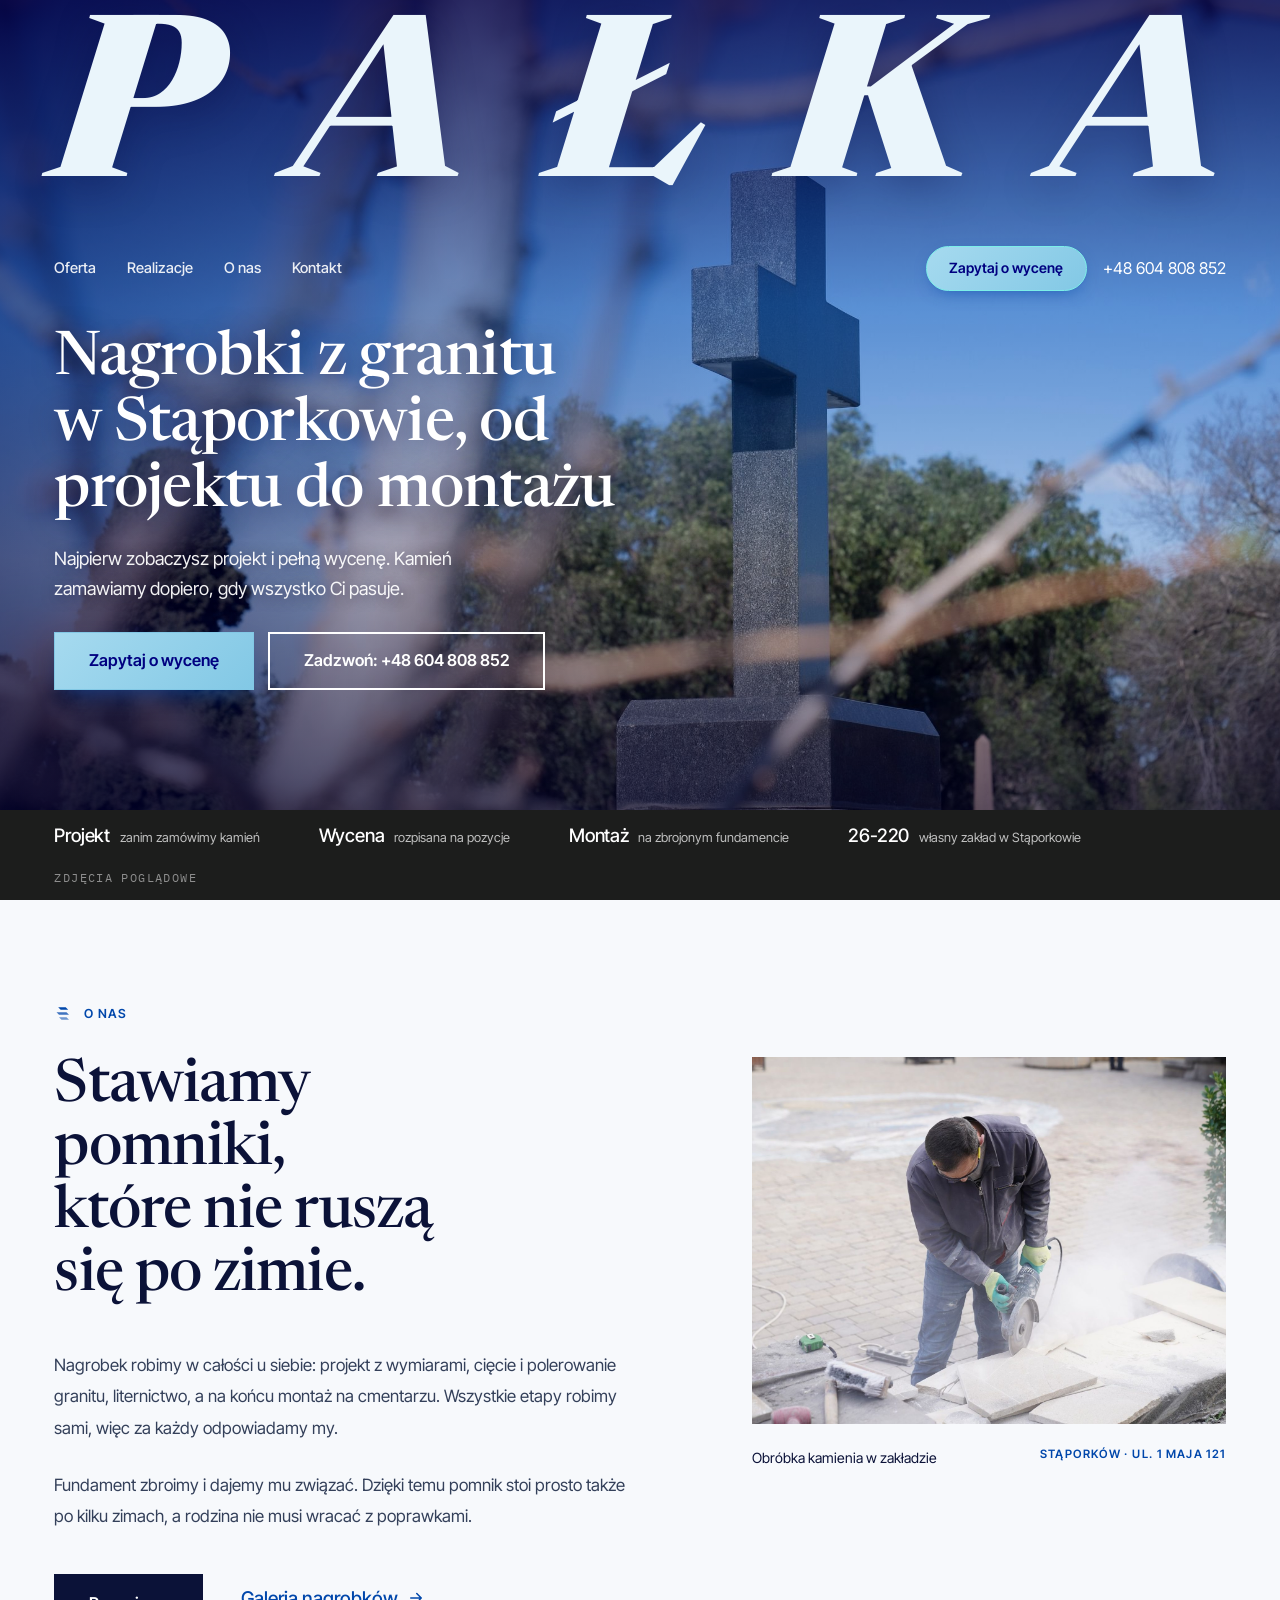
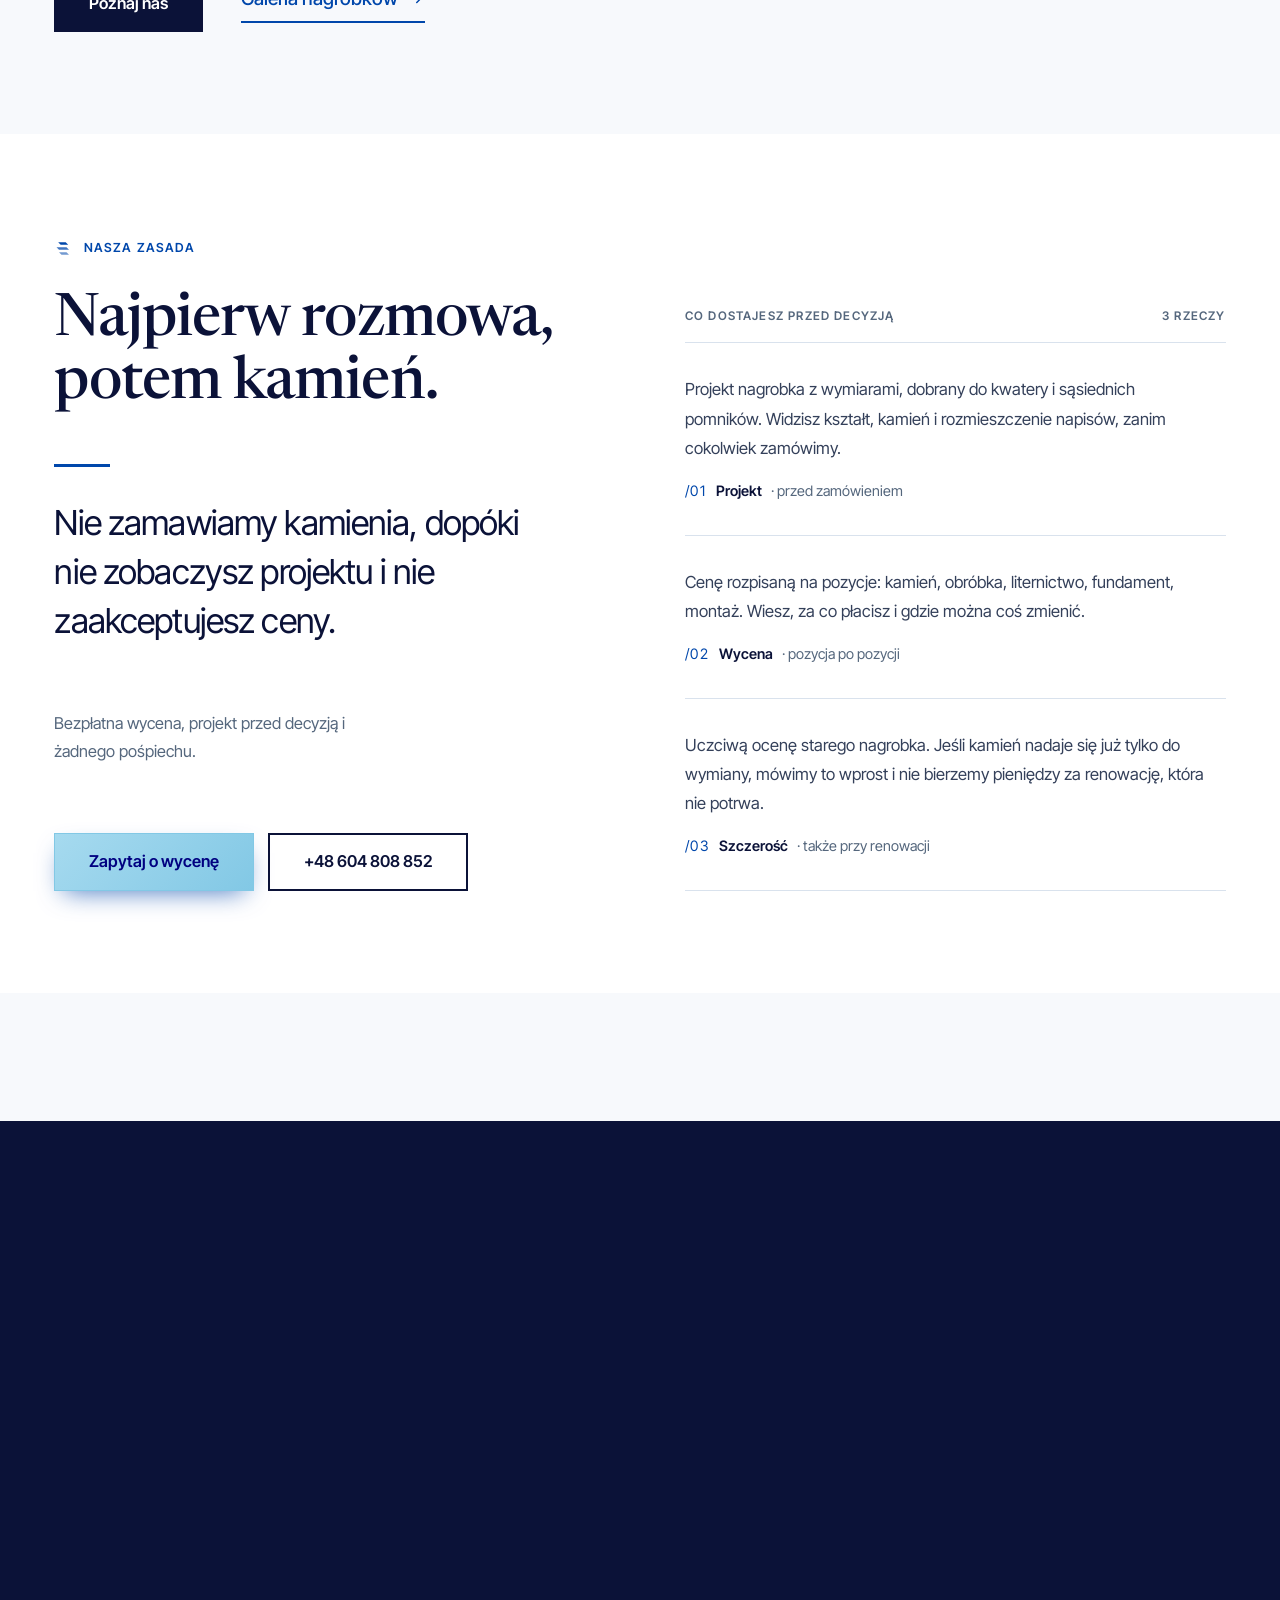
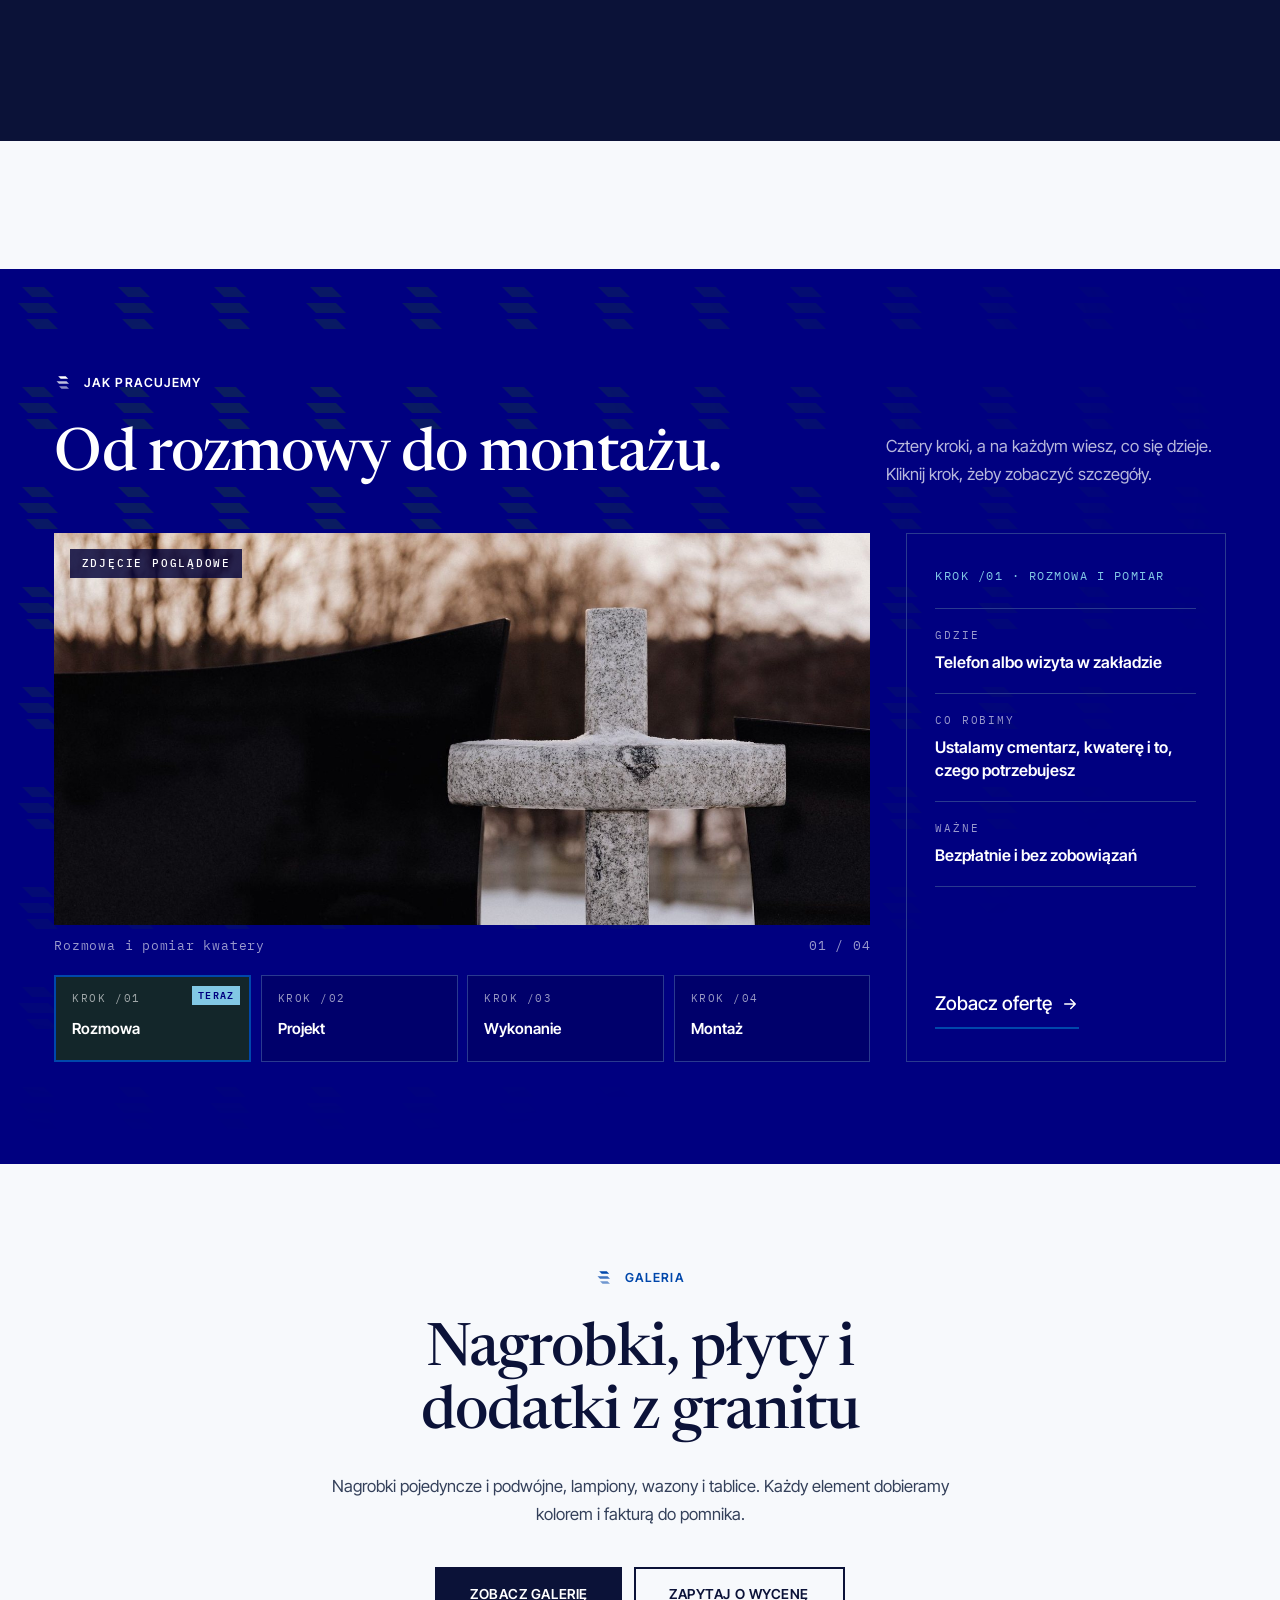
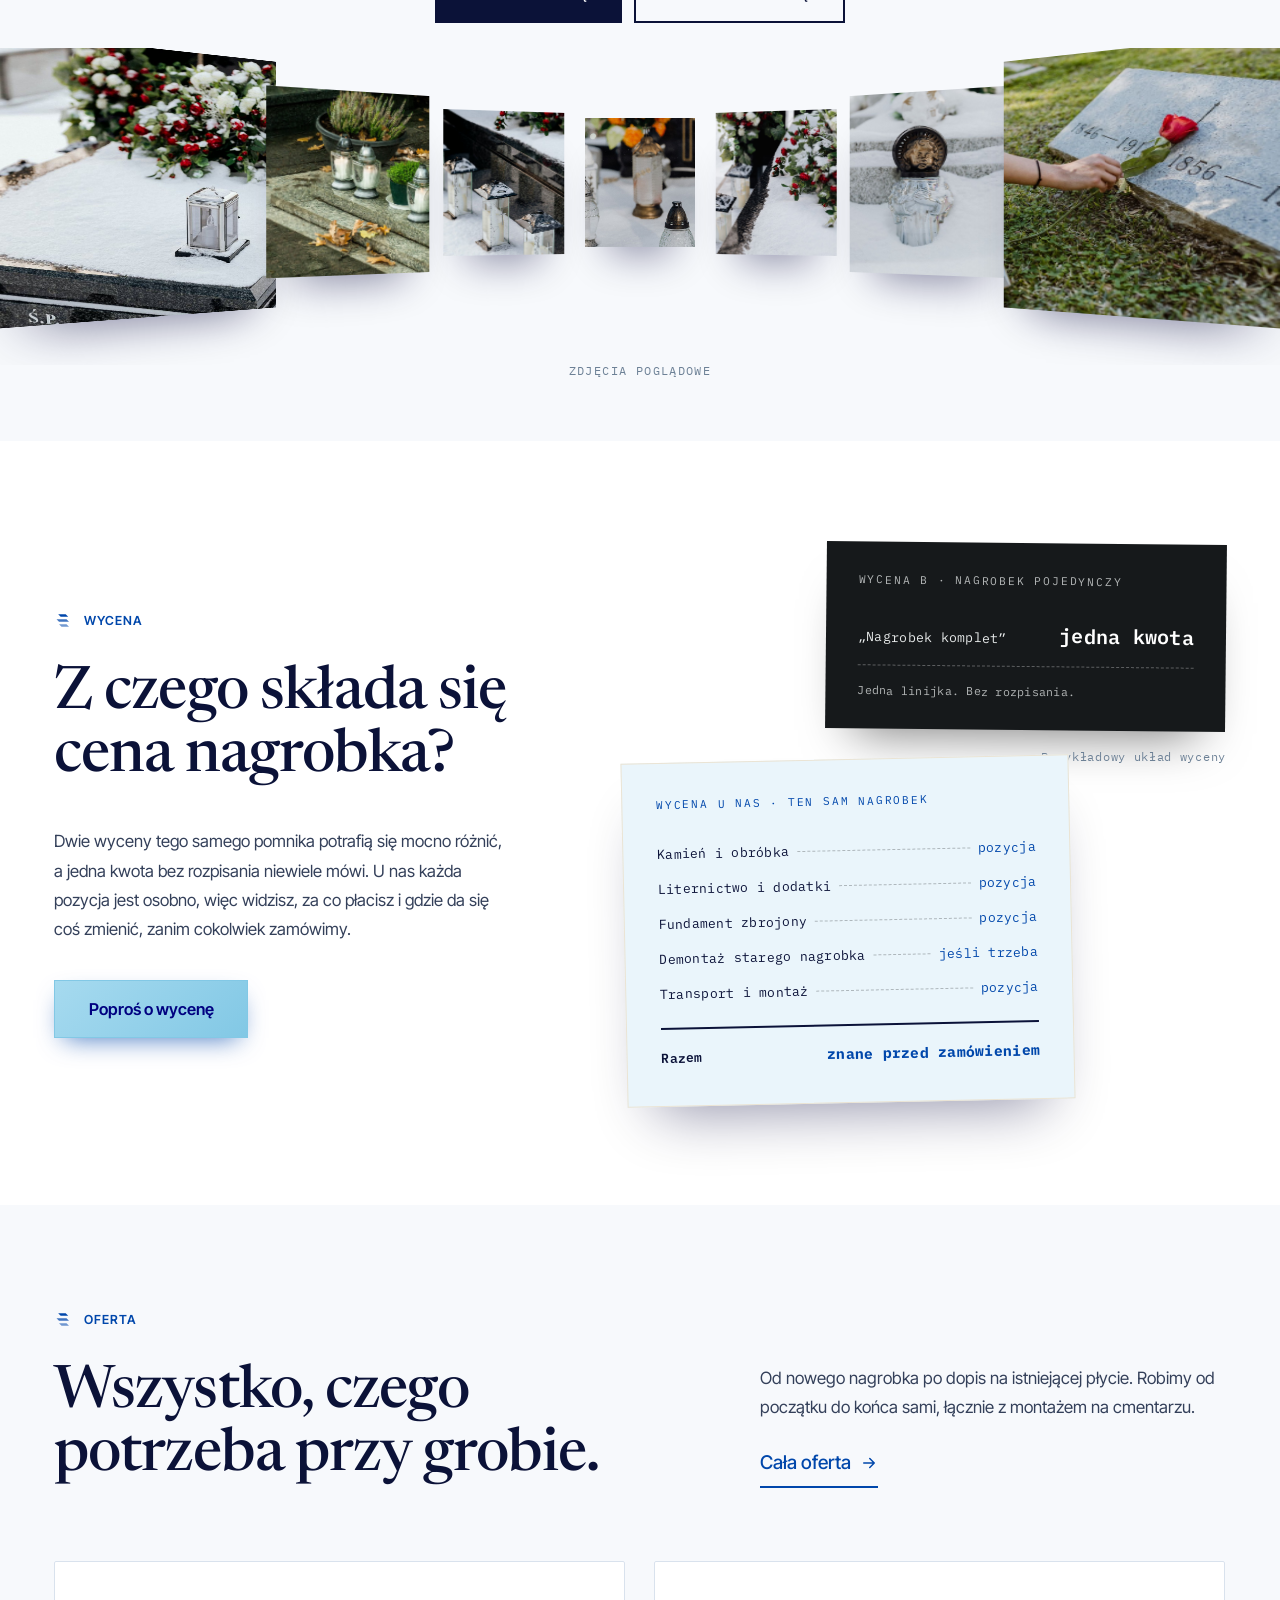
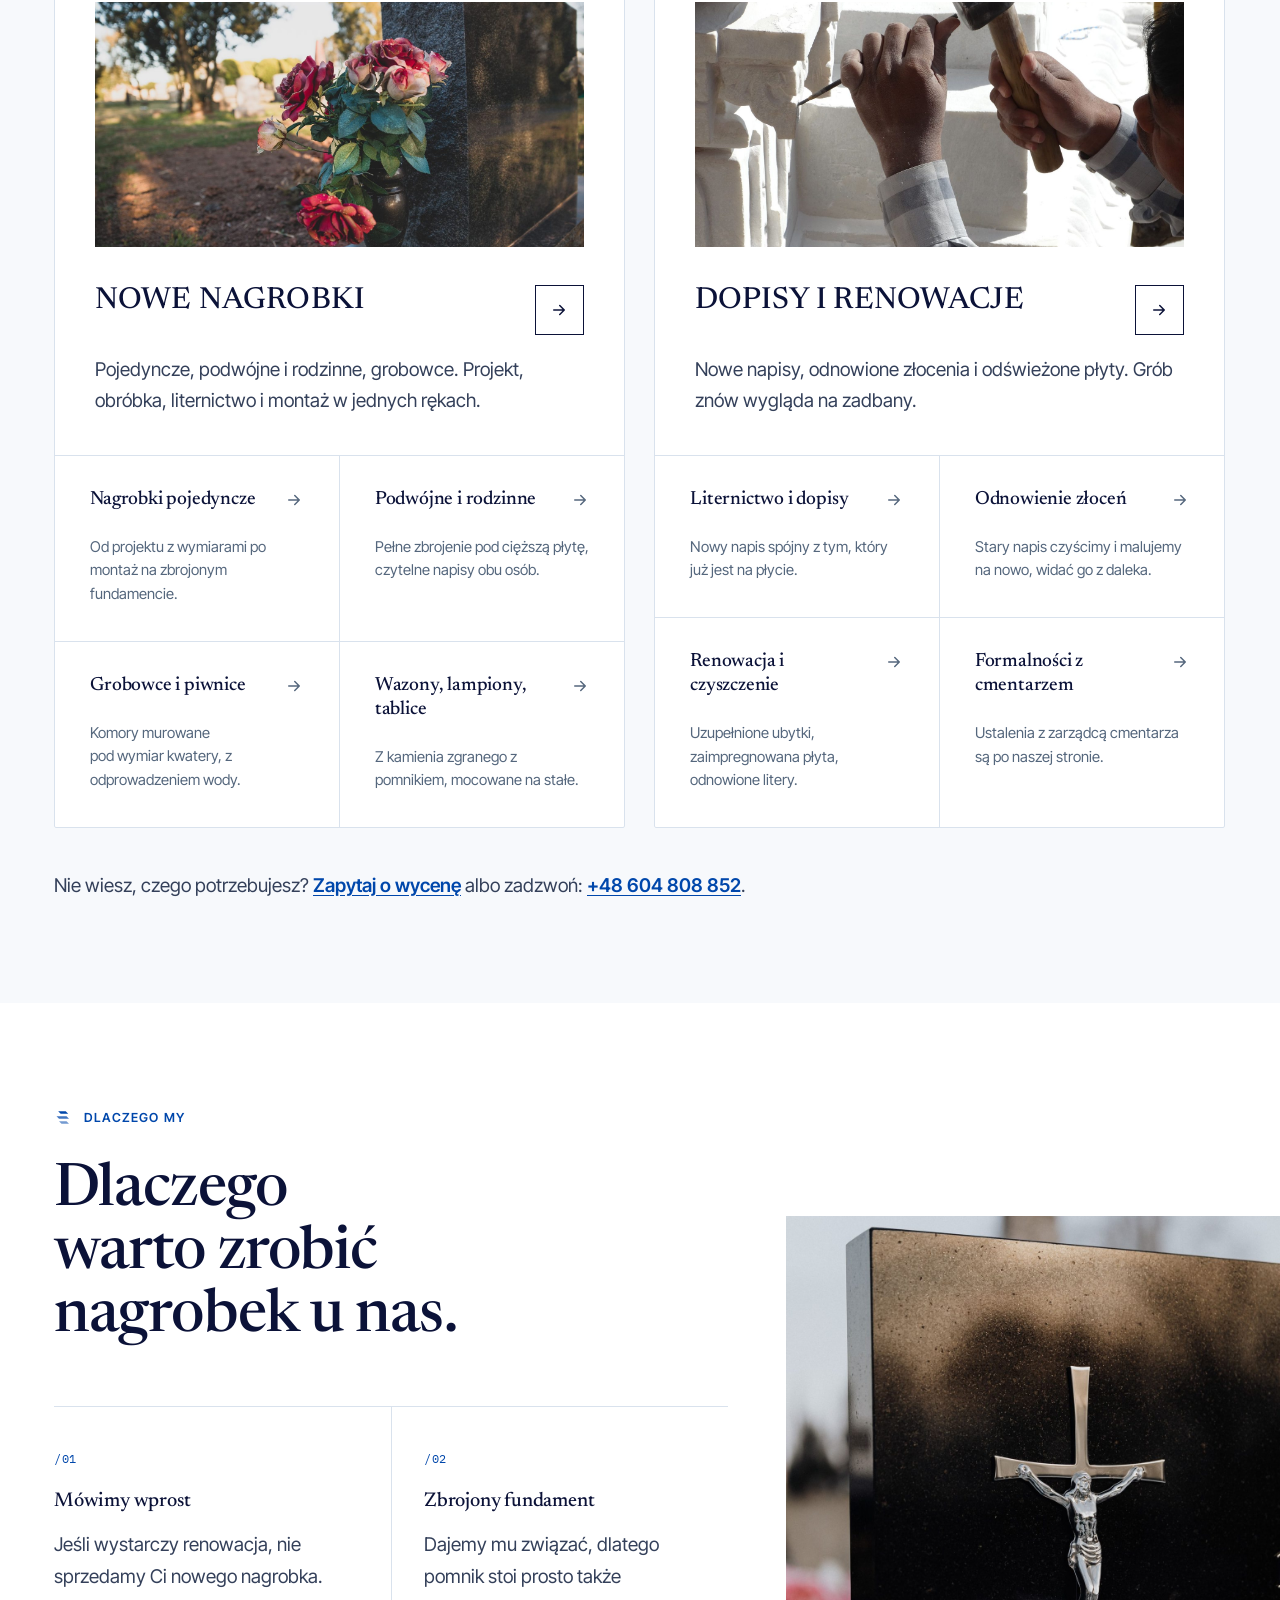
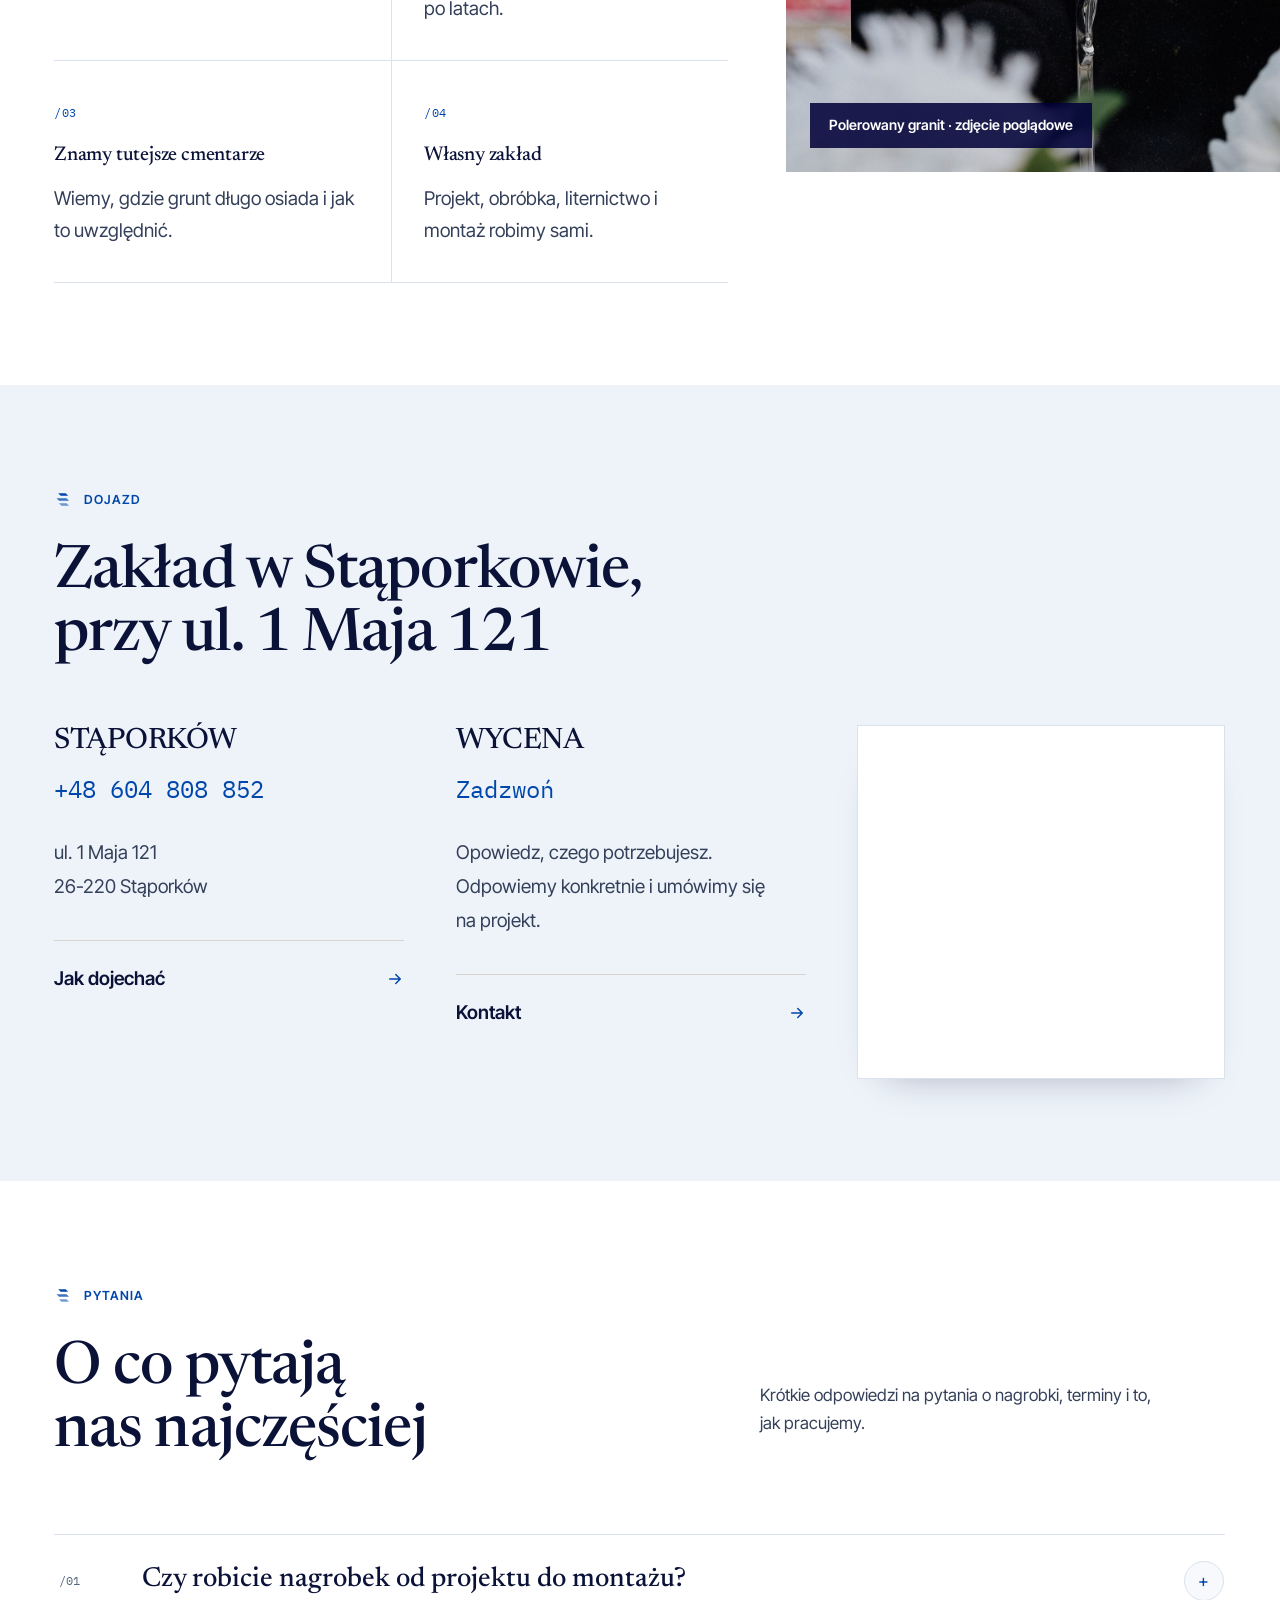
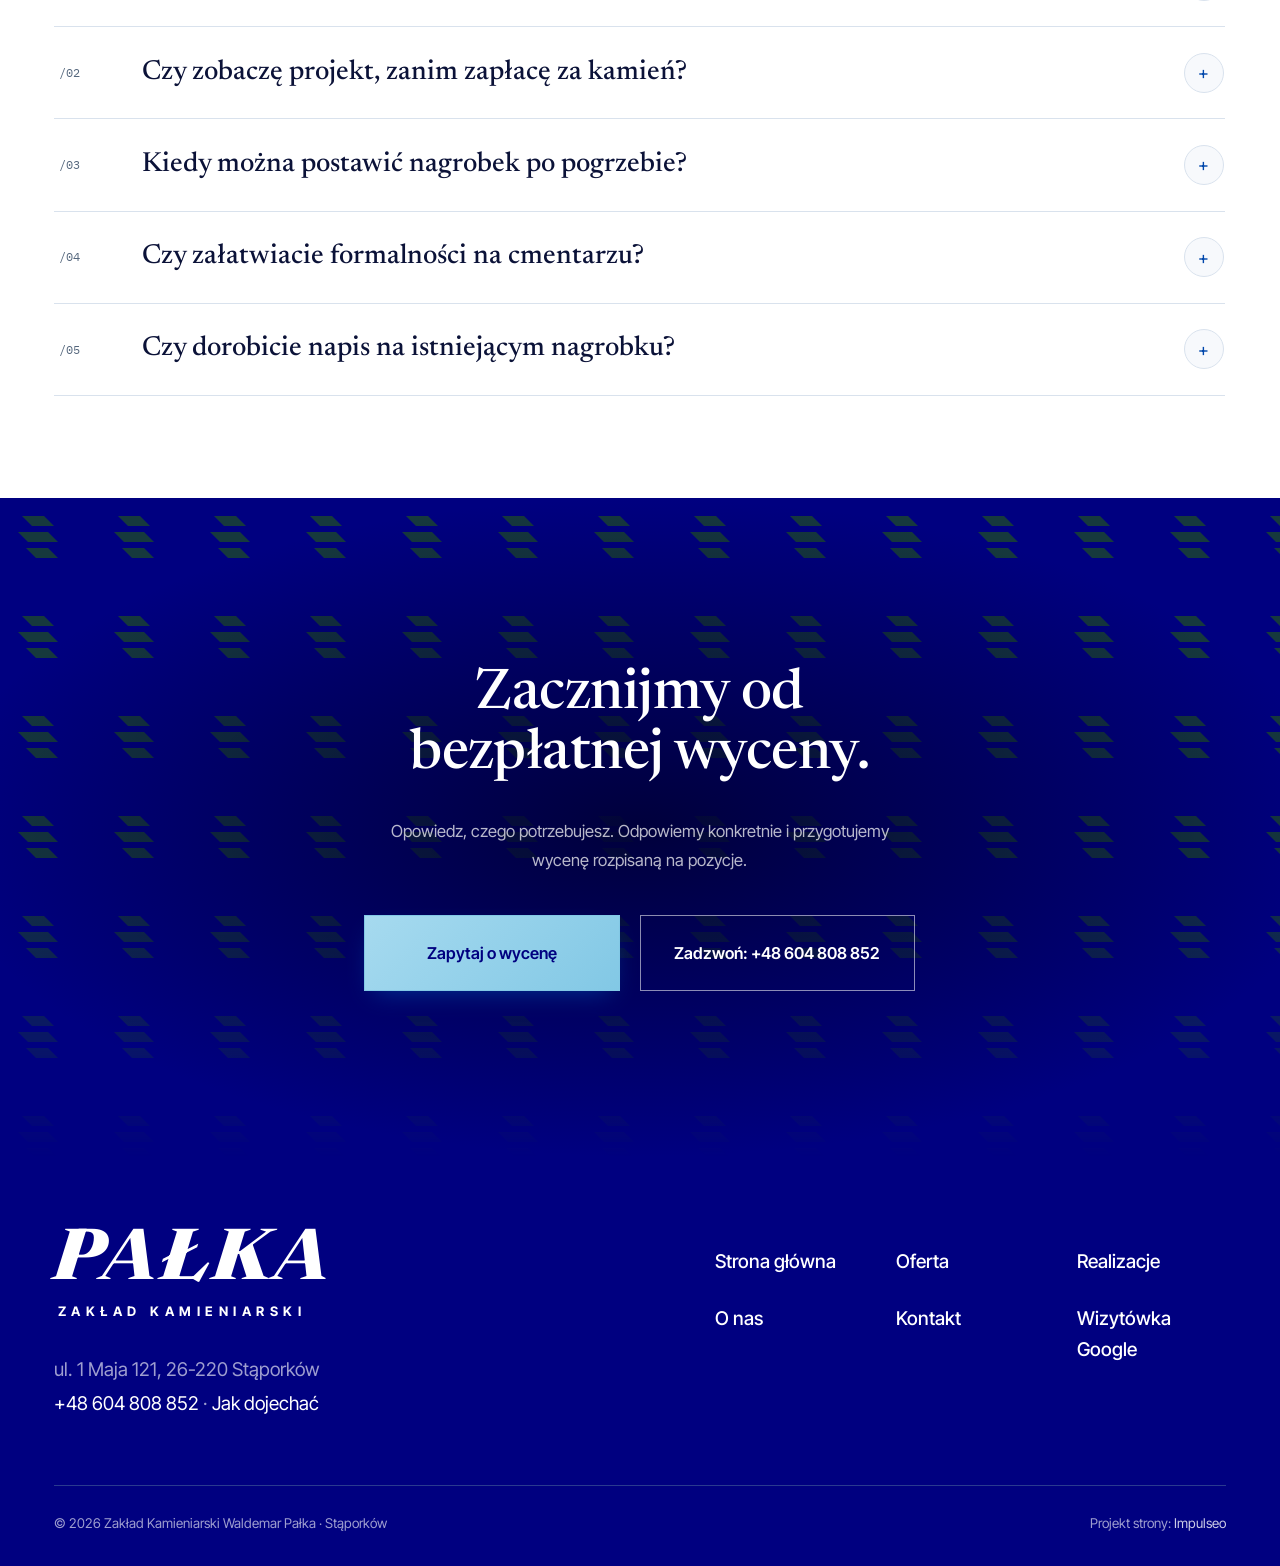
==== commit b92de59c: "[claude-edit][cmt:c1c8d23e-ae28-4d53-a52b-bf9f249e8938] paleta Cobalt sky ze zdjęcia Szymona: #0047A" ====
--- a/index.html
+++ b/index.html
@@ -22,7 +22,7 @@
 <link rel="preconnect" href="https://fonts.gstatic.com" crossorigin>
 <link href="https://fonts.googleapis.com/css2?family=Newsreader:ital,opsz,wght@0,6..72,400..700;1,6..72,700..800&family=Inter+Tight:wght@400;500;600;700&family=IBM+Plex+Mono:wght@400;500&display=swap" rel="stylesheet">
 <link rel="stylesheet" href="assets/styles.css?v=3ac8cc31">
-<link rel="stylesheet" href="assets/swell.css?v=1">
+<link rel="stylesheet" href="assets/swell.css?v=2">
 <meta name="nb-deploy" content="7948837c92fe">
 </head>
 <body class="sw sw-home">
--- a/assets/swell.css
+++ b/assets/swell.css
@@ -4,20 +4,20 @@
    Typografia: Newsreader (nagłówki, znak) + Inter Tight (tekst) + mono (etykiety).
    ===================================================================== */
 :root{
-  --sw-teal:#1aa2a7; --sw-teal-deep:#147f83; --sw-teal-text:#11797d;
-  --sw-ink:#14181a; --sw-ink-deep:#101619; --sw-ink-panel:#151b1d; --sw-ink-body:#3f4647;
-  --sw-paper:#fafaf7; --sw-paper-sunken:#f4f3ef; --sw-hair:#e3e1dc; --sw-rule-dark:#394043;
-  --sw-slate:#5c6668; --sw-slate-soft:#8c9394; --sw-cream:#f6f1e4;
-  --sw-btn:linear-gradient(135deg,#63e6df,#26bec4);
+  --sw-teal:#0047AB; --sw-teal-deep:#000080; --sw-teal-text:#0047AB;   /* paleta Cobalt sky (Szymon 17.11): #0047AB #000080 #82C8E5 #6D8196 */
+  --sw-ink:#0b1238; --sw-ink-deep:#000080; --sw-ink-panel:#00006b; --sw-ink-body:#34405a;
+  --sw-paper:#f7f9fc; --sw-paper-sunken:#edf3f9; --sw-hair:#d9e2ed; --sw-rule-dark:#2a3a8f;
+  --sw-slate:#55677d; --sw-slate-soft:#6D8196; --sw-cream:#eaf5fb;
+  --sw-btn:linear-gradient(135deg,#a6daef,#82C8E5);
   --sw-serif:"Newsreader",Georgia,serif;
   --sw-sans:"Inter Tight",system-ui,-apple-system,"Segoe UI",sans-serif;
   --sw-mono:"IBM Plex Mono",ui-monospace,SFMono-Regular,Menlo,monospace;
   --sw-gutter:clamp(1.25rem,4.25vw,4.75rem);
   --sw-ease:cubic-bezier(.23,1,.32,1);
   /* zmienne starej skórki - podstrony biorą z nich kolory i fonty */
-  --accent:#1aa2a7; --accent-d:#11797d; --accent-soft:rgba(26,162,167,.10); --accent-text:#11797d;
-  --paper:#fafaf7; --paper-2:#f4f3ef; --paper-3:#e3e1dc;
-  --ink:#14181a; --ink-soft:#3f4647; --muted:#5c6668; --line:#e3e1dc; --dark:#101619;
+  --accent:#0047AB; --accent-d:#000080; --accent-soft:rgba(0,71,171,.10); --accent-text:#0047AB;
+  --paper:#f7f9fc; --paper-2:#edf3f9; --paper-3:#d9e2ed;
+  --ink:#0b1238; --ink-soft:#34405a; --muted:#55677d; --line:#d9e2ed; --dark:#000080;
   --font-display:"Newsreader",Georgia,serif; --font-body:"Inter Tight",system-ui,sans-serif;
 }
 html{scroll-padding-top:6rem}
@@ -36,8 +36,8 @@
 
 /* ---------- przyciski ---------- */
 .sw-btn{display:inline-flex;align-items:center;justify-content:center;gap:.6rem;min-height:58px;padding:0 2.1rem;font:600 1.02rem/1 var(--sw-sans);border-radius:0;border:1px solid transparent;cursor:pointer;transition:filter .2s,background .2s,color .2s,border-color .2s,box-shadow .2s;text-decoration:none;white-space:nowrap}
-.sw-btn-teal{background:var(--sw-btn);color:var(--sw-ink-deep);border-color:#5fdcd6;box-shadow:0 10px 26px -10px rgba(38,190,196,.75)}
-.sw-btn-teal:hover{filter:brightness(1.05);box-shadow:0 14px 32px -10px rgba(38,190,196,.9)}
+.sw-btn-teal{background:var(--sw-btn);color:var(--sw-ink-deep);border-color:#82C8E5;box-shadow:0 10px 26px -10px rgba(0,71,171,.75)}
+.sw-btn-teal:hover{filter:brightness(1.05);box-shadow:0 14px 32px -10px rgba(0,71,171,.9)}
 .sw-btn-line{background:transparent;color:#fff;border:2px solid #fff}
 .sw-btn-line:hover{background:#fff;color:var(--sw-ink)}
 .sw-btn-line.ink{color:var(--sw-ink);border-color:var(--sw-ink)}
@@ -66,7 +66,7 @@
 .sw-menu a:hover,.sw-menu a[aria-current]{opacity:1}
 .sw-menu a[aria-current]::after{content:"";position:absolute;left:0;right:0;bottom:-.2rem;height:2px;background:var(--sw-teal)}
 .sw-actions{display:flex;align-items:center;gap:1rem}
-.sw-pill{display:inline-flex;align-items:center;height:2.85rem;padding:0 1.4rem;border-radius:700px;background:var(--sw-btn);color:var(--sw-ink-deep);font:600 .88rem/1 var(--sw-sans);text-decoration:none;border:1px solid #7cefe8;box-shadow:0 6px 18px -8px rgba(38,190,196,.8)}
+.sw-pill{display:inline-flex;align-items:center;height:2.85rem;padding:0 1.4rem;border-radius:700px;background:var(--sw-btn);color:var(--sw-ink-deep);font:600 .88rem/1 var(--sw-sans);text-decoration:none;border:1px solid #7cefe8;box-shadow:0 6px 18px -8px rgba(0,71,171,.8)}
 .sw-pill:hover{filter:brightness(1.05)}
 .sw-tel{color:#fff;font:400 1.02rem/1 var(--sw-sans);text-decoration:none;white-space:nowrap}
 .sw-burger{display:none;background:none;border:0;color:#fff;font:600 .9rem/1 var(--sw-sans);cursor:pointer;padding:.6rem .8rem;align-items:center;gap:.5rem}
@@ -76,17 +76,17 @@
 .sw-hero{position:relative;isolation:isolate;min-height:100svh;display:flex;flex-direction:column;background:var(--sw-teal-deep);color:#fff;overflow:clip}
 .sw-hero>img{position:absolute;inset:0;width:100%;height:100%;object-fit:cover;object-position:68% 55%;z-index:-2}
 .sw-hero::before{content:"";position:absolute;inset:0;z-index:-1;
-  background:linear-gradient(180deg,rgba(16,38,41,.78) 0%,rgba(20,127,131,.42) 34%,rgba(16,22,25,.10) 62%,rgba(10,15,17,.72) 100%),
-             linear-gradient(90deg,rgba(16,22,25,.55) 0%,rgba(16,22,25,0) 62%)}
+  background:linear-gradient(180deg,rgba(0,0,70,.78) 0%,rgba(0,71,171,.42) 34%,rgba(0,0,56,.10) 62%,rgba(0,0,40,.72) 100%),
+             linear-gradient(90deg,rgba(0,0,56,.55) 0%,rgba(0,0,56,0) 62%)}
 .sw-mark{display:flex;justify-content:space-between;align-items:flex-start;padding:clamp(.8rem,1.6vw,1.6rem) var(--sw-gutter) 0;
   font:italic 800 clamp(4.2rem,17.6vw,21rem)/.92 var(--sw-serif);color:var(--sw-cream);text-transform:uppercase;letter-spacing:0;user-select:none;
-  text-shadow:0 10px 40px rgba(4,23,25,.25)}
+  text-shadow:0 10px 40px rgba(0,0,50,.25)}
 .sw-mark span{display:block}
 .sw-hero-nav{display:flex;align-items:center;justify-content:space-between;gap:2rem;padding:clamp(.6rem,1.4vw,1.4rem) var(--sw-gutter) 0}
 .sw-hero-nav .sw-menu a{font-size:.92rem}
 .sw-hero-copy{padding:clamp(1.6rem,4vh,3rem) var(--sw-gutter) clamp(2rem,5vh,3.4rem);flex:1;display:flex;flex-direction:column;justify-content:flex-start}
-.sw-hero h1{font:500 clamp(2.4rem,1.5rem + 2.9vw,4.1rem)/1.08 var(--sw-serif);color:#fff;max-width:19ch;letter-spacing:-.012em;text-shadow:0 4px 30px rgba(4,23,25,.45);margin:0}
-.sw-hero-copy p{font-size:clamp(1rem,.95rem + .25vw,1.14rem);line-height:1.6;color:rgba(255,255,255,.94);max-width:44ch;margin:1.2rem 0 1.8rem;text-shadow:0 2px 14px rgba(4,23,25,.5)}
+.sw-hero h1{font:500 clamp(2.4rem,1.5rem + 2.9vw,4.1rem)/1.08 var(--sw-serif);color:#fff;max-width:19ch;letter-spacing:-.012em;text-shadow:0 4px 30px rgba(0,0,50,.45);margin:0}
+.sw-hero-copy p{font-size:clamp(1rem,.95rem + .25vw,1.14rem);line-height:1.6;color:rgba(255,255,255,.94);max-width:44ch;margin:1.2rem 0 1.8rem;text-shadow:0 2px 14px rgba(0,0,50,.5)}
 .sw-btns{display:flex;flex-wrap:wrap;gap:.9rem}
 .sw-trust{background:#1c1d1c;color:#fff}
 .sw-trust .sw-wrap{display:flex;align-items:center;justify-content:space-between;gap:1.5rem 2.5rem;flex-wrap:wrap;min-height:70px;padding-block:1rem}
@@ -144,17 +144,17 @@
 .sw-proof{display:grid;grid-template-columns:minmax(0,2.55fr) minmax(0,1fr);gap:2.2rem;margin-top:2.8rem}
 .sw-proof-media{position:relative}
 .sw-proof-media img{display:block;width:100%;aspect-ratio:2.08/1;object-fit:cover}
-.sw-tag{position:absolute;top:1rem;left:1rem;background:rgba(16,22,25,.82);color:#fff;font:500 .7rem/1 var(--sw-mono);letter-spacing:.16em;text-transform:uppercase;padding:.55rem .7rem}
+.sw-tag{position:absolute;top:1rem;left:1rem;background:rgba(0,0,56,.82);color:#fff;font:500 .7rem/1 var(--sw-mono);letter-spacing:.16em;text-transform:uppercase;padding:.55rem .7rem}
 .sw-proof-cap{display:flex;justify-content:space-between;margin-top:.9rem;font:400 .8rem/1 var(--sw-mono);letter-spacing:.06em;color:rgba(255,255,255,.6)}
 .sw-steps{display:grid;grid-template-columns:repeat(4,1fr);gap:.6rem;margin-top:1.4rem}
 .sw-step{position:relative;text-align:left;background:var(--sw-ink-panel);border:1px solid var(--sw-rule-dark);color:#fff;padding:1rem 1rem 1.05rem;cursor:pointer;font:inherit;transition:border-color .2s,background .2s}
 .sw-step small{display:block;font:400 .68rem/1 var(--sw-mono);letter-spacing:.14em;color:rgba(255,255,255,.6);margin-bottom:.5rem}
 .sw-step span{font:600 .95rem/1.2 var(--sw-sans)}
-.sw-step:hover{border-color:#5c6668}
+.sw-step:hover{border-color:#6D8196}
 .sw-step[aria-selected="true"]{border:2px solid var(--sw-teal);background:#13262a}
-.sw-step[aria-selected="true"]::after{content:"Teraz";position:absolute;top:.55rem;right:.55rem;background:var(--sw-teal);color:var(--sw-ink-deep);font:600 .6rem/1 var(--sw-mono);letter-spacing:.12em;text-transform:uppercase;padding:.3rem .4rem}
+.sw-step[aria-selected="true"]::after{content:"Teraz";position:absolute;top:.55rem;right:.55rem;background:#82C8E5;color:var(--sw-ink-deep);font:600 .6rem/1 var(--sw-mono);letter-spacing:.12em;text-transform:uppercase;padding:.3rem .4rem}
 .sw-panel{border:1px solid var(--sw-rule-dark);padding:2rem 1.8rem;display:flex;flex-direction:column}
-.sw-panel-kicker{font:400 .78rem/1.6 var(--sw-mono);letter-spacing:.12em;text-transform:uppercase;color:var(--sw-teal);padding-bottom:1.4rem;border-bottom:1px solid var(--sw-rule-dark)}
+.sw-panel-kicker{font:400 .78rem/1.6 var(--sw-mono);letter-spacing:.12em;text-transform:uppercase;color:#82C8E5;padding-bottom:1.4rem;border-bottom:1px solid var(--sw-rule-dark)}
 .sw-panel dl{margin:0}
 .sw-panel dt{font:400 .7rem/1 var(--sw-mono);letter-spacing:.16em;text-transform:uppercase;color:rgba(255,255,255,.6);margin-top:1.3rem}
 .sw-panel dd{margin:.6rem 0 0;padding-bottom:1.2rem;border-bottom:1px solid var(--sw-rule-dark);font:600 1rem/1.45 var(--sw-sans);color:#fff}
@@ -166,7 +166,7 @@
 .sw-center>p{margin:1.6rem auto 0;max-width:62ch;color:var(--sw-ink-body);font-size:1.04rem;line-height:1.7}
 .sw-center .sw-btns{justify-content:center;margin-top:2.4rem;gap:.7rem}
 .sw-ribbon{display:flex;justify-content:center;align-items:center;gap:clamp(.6rem,1.6vw,1.8rem);margin-top:1.6rem;padding:0 1.6rem 3rem;perspective:600px;overflow:hidden}
-.sw-ribbon a{flex:0 0 auto;display:block;box-shadow:0 30px 40px -24px rgba(16,22,25,.45);transition:transform .6s var(--sw-ease)}
+.sw-ribbon a{flex:0 0 auto;display:block;box-shadow:0 30px 40px -24px rgba(0,0,56,.45);transition:transform .6s var(--sw-ease)}
 .sw-ribbon img{display:block;width:100%;height:100%;object-fit:cover}
 .sw-ribbon a:nth-child(1){width:17.5%;aspect-ratio:.8;transform:rotateY(32deg)}
 .sw-ribbon a:nth-child(2){width:12%;aspect-ratio:.8;transform:rotateY(22deg)}
@@ -185,7 +185,7 @@
 .sw-bids{position:relative;min-height:35rem}
 .sw-bid{position:absolute;font-family:var(--sw-mono);font-size:.82rem;letter-spacing:.02em}
 .sw-bid-b{top:0;right:0;width:min(100%,25rem);background:#16191b;color:#e9ecec;padding:1.8rem 2rem;transform:rotate(.6deg);box-shadow:0 30px 50px -28px rgba(0,0,0,.55)}
-.sw-bid-a{left:0;bottom:0;width:min(100%,28rem);background:#f6f1e6;color:var(--sw-ink);padding:2rem 2.1rem 2.2rem;transform:rotate(-1.2deg);box-shadow:0 34px 60px -30px rgba(16,22,25,.45);border:1px solid #ebe4d4}
+.sw-bid-a{left:0;bottom:0;width:min(100%,28rem);background:#eaf5fb;color:var(--sw-ink);padding:2rem 2.1rem 2.2rem;transform:rotate(-1.2deg);box-shadow:0 34px 60px -30px rgba(0,0,56,.45);border:1px solid #ebe4d4}
 .sw-bid .k{font-size:.7rem;letter-spacing:.16em;text-transform:uppercase;opacity:.75}
 .sw-bid-a .k{color:var(--sw-teal-text);opacity:1}
 .sw-bid-b .row{display:flex;justify-content:space-between;align-items:baseline;gap:1rem;margin-top:1.8rem;padding-bottom:.9rem;border-bottom:1px dashed rgba(255,255,255,.3)}
@@ -231,7 +231,7 @@
 .sw-why-item p{margin:0;color:var(--sw-ink-body);line-height:1.7;max-width:34ch}
 .sw-why-fig{position:relative;margin:0 calc(var(--sw-gutter) * -1) 0 0}
 .sw-why-fig img{display:block;width:100%;aspect-ratio:4/4.5;object-fit:cover}
-.sw-chip{position:absolute;left:1.5rem;bottom:1.5rem;background:rgba(16,22,25,.86);color:#fff;font:600 .88rem/1 var(--sw-sans);padding:.95rem 1.2rem}
+.sw-chip{position:absolute;left:1.5rem;bottom:1.5rem;background:rgba(0,0,56,.86);color:#fff;font:600 .88rem/1 var(--sw-sans);padding:.95rem 1.2rem}
 
 /* ---------- dojazd ---------- */
 .sw-area{display:grid;grid-template-columns:1fr 1fr 1.05fr;gap:2.5rem clamp(2rem,4vw,3.6rem);margin-top:3.6rem;align-items:start}
@@ -240,7 +240,7 @@
 .sw-area p{margin:1.8rem 0 0;color:var(--sw-ink-body);line-height:1.8}
 .sw-area .go{display:flex;justify-content:space-between;align-items:center;margin-top:2.2rem;padding-top:1.4rem;border-top:1px solid #d9d6cf;color:var(--sw-ink);font-weight:600;text-decoration:none}
 .sw-area .go svg{color:var(--sw-teal)}
-.sw-map{border:1px solid var(--sw-hair);background:#fff;padding:.5rem;box-shadow:0 20px 40px -30px rgba(16,22,25,.4)}
+.sw-map{border:1px solid var(--sw-hair);background:#fff;padding:.5rem;box-shadow:0 20px 40px -30px rgba(0,0,56,.4)}
 .sw-map iframe{display:block;width:100%;height:21rem;border:0;filter:grayscale(.35) contrast(1.02)}
 
 /* ---------- FAQ ---------- */
@@ -259,7 +259,7 @@
 .sw-final::before{content:"";position:absolute;inset:0;z-index:-1;
   background-image:url("data:image/svg+xml,%3Csvg xmlns='http://www.w3.org/2000/svg' width='96' height='100' viewBox='0 0 96 100'%3E%3Cg fill='%2316393d'%3E%3Cpath d='M22 18h22l10 10H32z'/%3E%3Cpath d='M18 34h30l10 10H28z'/%3E%3Cpath d='M26 50h22l10 10H36z'/%3E%3C/g%3E%3C/svg%3E");
   -webkit-mask-image:linear-gradient(180deg,#000 0%,#000 55%,transparent 100%);mask-image:linear-gradient(180deg,#000 0%,#000 55%,transparent 100%)}
-.sw-final::after{content:"";position:absolute;inset:0;z-index:-1;background:radial-gradient(ellipse 55% 50% at 50% 50%,rgba(16,22,25,.95),rgba(16,22,25,0))}
+.sw-final::after{content:"";position:absolute;inset:0;z-index:-1;background:radial-gradient(ellipse 55% 50% at 50% 50%,rgba(0,0,56,.95),rgba(0,0,56,0))}
 .sw-final h2{font:500 clamp(2.2rem,1.4rem + 2.6vw,3.7rem)/1.08 var(--sw-serif);color:#fff;margin:0 auto;max-width:20ch}
 .sw-final p{margin:2rem auto 0;max-width:52ch;color:rgba(255,255,255,.72);line-height:1.7;font-size:1.04rem}
 .sw-final .sw-btns{justify-content:center;margin-top:2.6rem;gap:1.2rem}
@@ -276,13 +276,13 @@
 .sw-foot-addr a{color:#fff;text-decoration:none}
 .sw-foot-nav{display:grid;grid-template-columns:repeat(3,1fr);gap:1.6rem 2rem;align-content:start;padding-top:.8rem}
 .sw-foot-nav a{color:#fff;text-decoration:none;font-weight:500}
-.sw-foot-nav a:hover{color:var(--sw-teal)}
+.sw-foot-nav a:hover{color:#82C8E5}
 .sw-foot-bot{display:flex;justify-content:space-between;flex-wrap:wrap;gap:1rem;margin-top:4rem;padding-top:1.6rem;border-top:1px solid var(--sw-rule-dark);font-size:.84rem}
 .sw-foot-bot a{color:rgba(255,255,255,.8)}
 
 /* ---------- podstrony: nagłówek strony i elementy starej skórki ---------- */
 .sw-sub-page .pagehead{min-height:58vh;min-height:58svh;padding-top:6rem}
-.sw-sub-page .pagehead::after{background:linear-gradient(180deg,rgba(16,38,41,.78) 0%,rgba(20,127,131,.40) 45%,rgba(10,15,17,.78) 100%)}
+.sw-sub-page .pagehead::after{background:linear-gradient(180deg,rgba(0,0,70,.78) 0%,rgba(0,71,171,.40) 45%,rgba(0,0,40,.78) 100%)}
 .sw-sub-page .pagehead .wrap,.sw-sub-page main .wrap{width:min(100% - (var(--sw-gutter) * 2),1340px)}
 .sw-sub-page .pagehead h1{font:500 clamp(2.6rem,1.6rem + 3.4vw,4.6rem)/1.05 var(--sw-serif);letter-spacing:-.012em}
 .sw-sub-page .eyebrow{font:600 .78rem/1 var(--sw-sans);letter-spacing:.09em;text-transform:uppercase;color:var(--sw-teal-text)}
@@ -291,9 +291,9 @@
 .sw-sub-page main h2{font-family:var(--sw-serif);font-weight:500;letter-spacing:-.012em}
 .sw-sub-page main h3{font-family:var(--sw-serif);font-weight:500}
 .sw-sub-page .btn{border-radius:0;min-height:54px;font-family:var(--sw-sans);font-weight:600}
-.sw-sub-page .btn-accent{background:var(--sw-btn);color:var(--sw-ink-deep);border:1px solid #5fdcd6;box-shadow:0 10px 26px -10px rgba(38,190,196,.75)}
+.sw-sub-page .btn-accent{background:var(--sw-btn);color:var(--sw-ink-deep);border:1px solid #82C8E5;box-shadow:0 10px 26px -10px rgba(0,71,171,.75)}
 .sw-sub-page .btn-accent:hover{filter:brightness(1.05);background:var(--sw-btn);color:var(--sw-ink-deep)}
-.sw-sub-page .btn-light{background:var(--sw-btn);color:var(--sw-ink-deep);border:1px solid #5fdcd6}
+.sw-sub-page .btn-light{background:var(--sw-btn);color:var(--sw-ink-deep);border:1px solid #82C8E5}
 .sw-sub-page .cta{background:var(--sw-ink-deep)}
 .sw-sub-page .cta h2{color:#fff}
 .sw-sub-page .btn-ghost-cta{border-radius:0;border:1px solid rgba(255,255,255,.55);color:#fff}
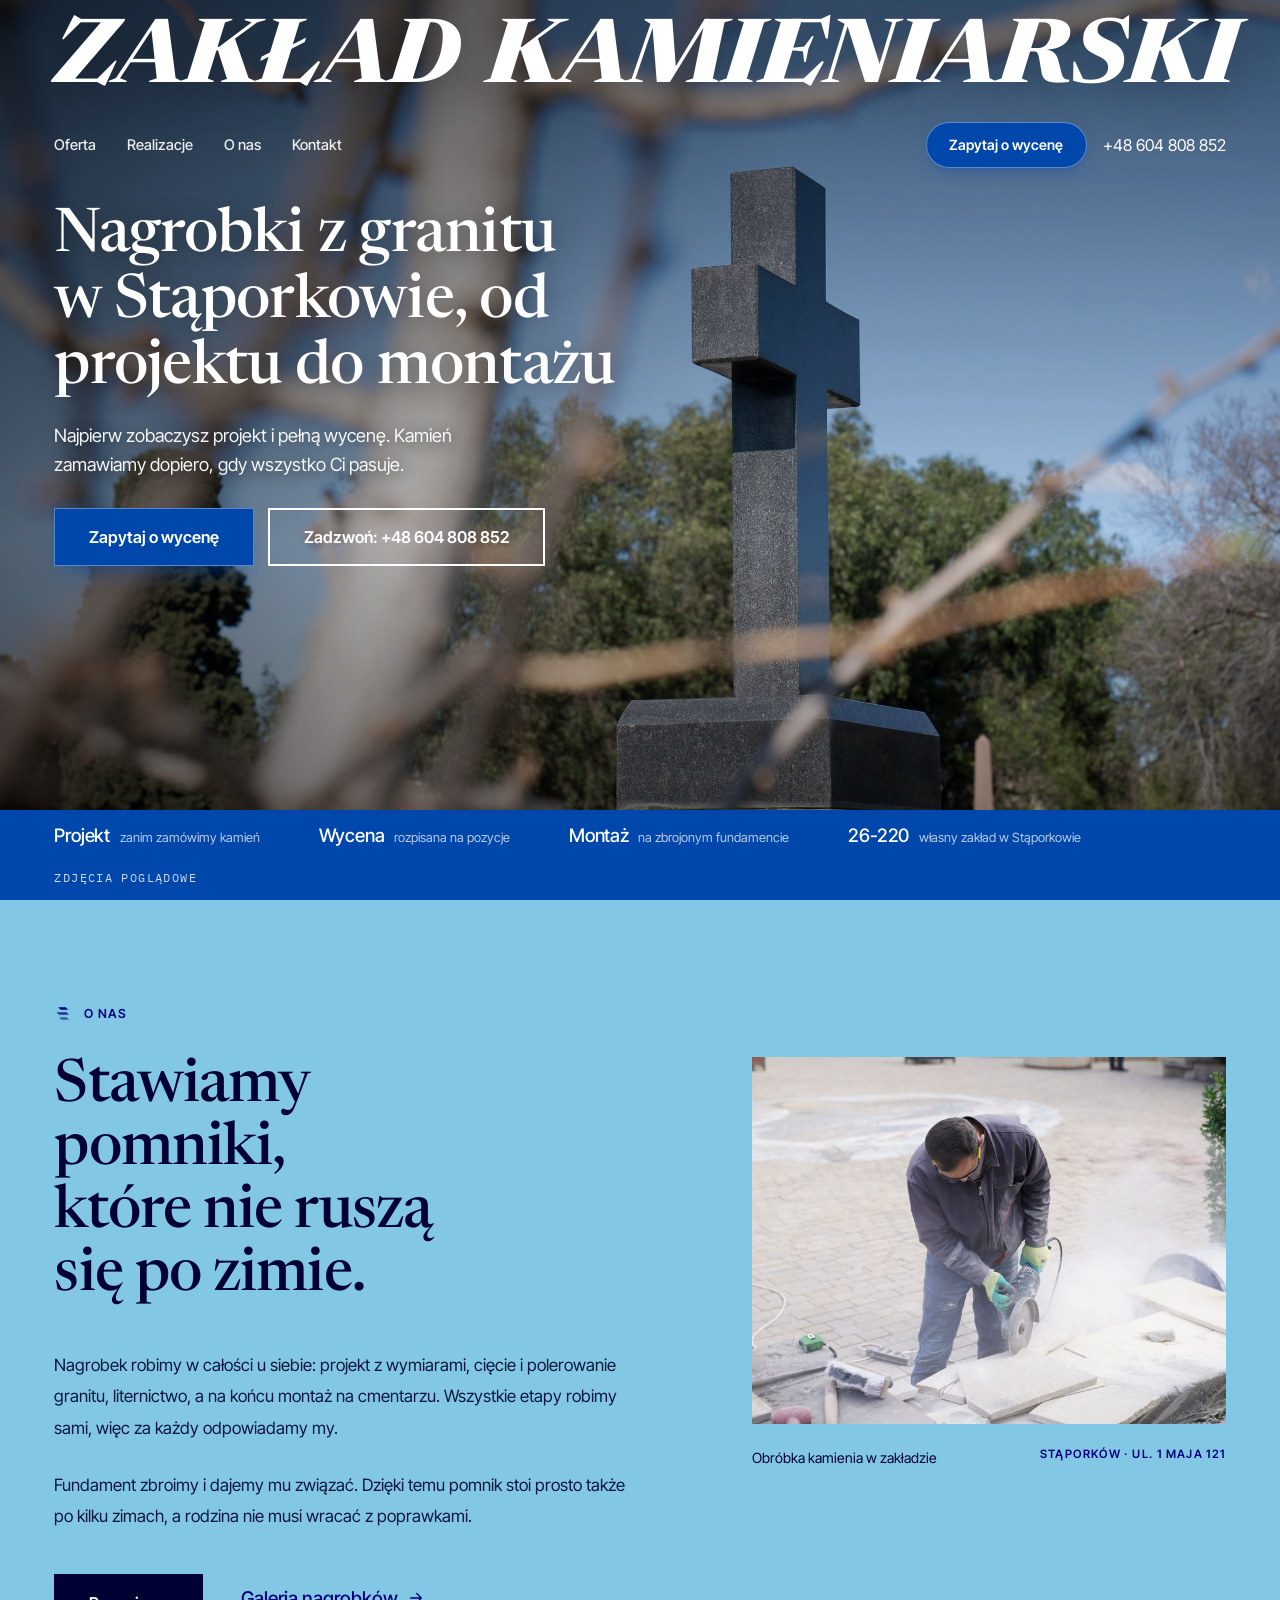
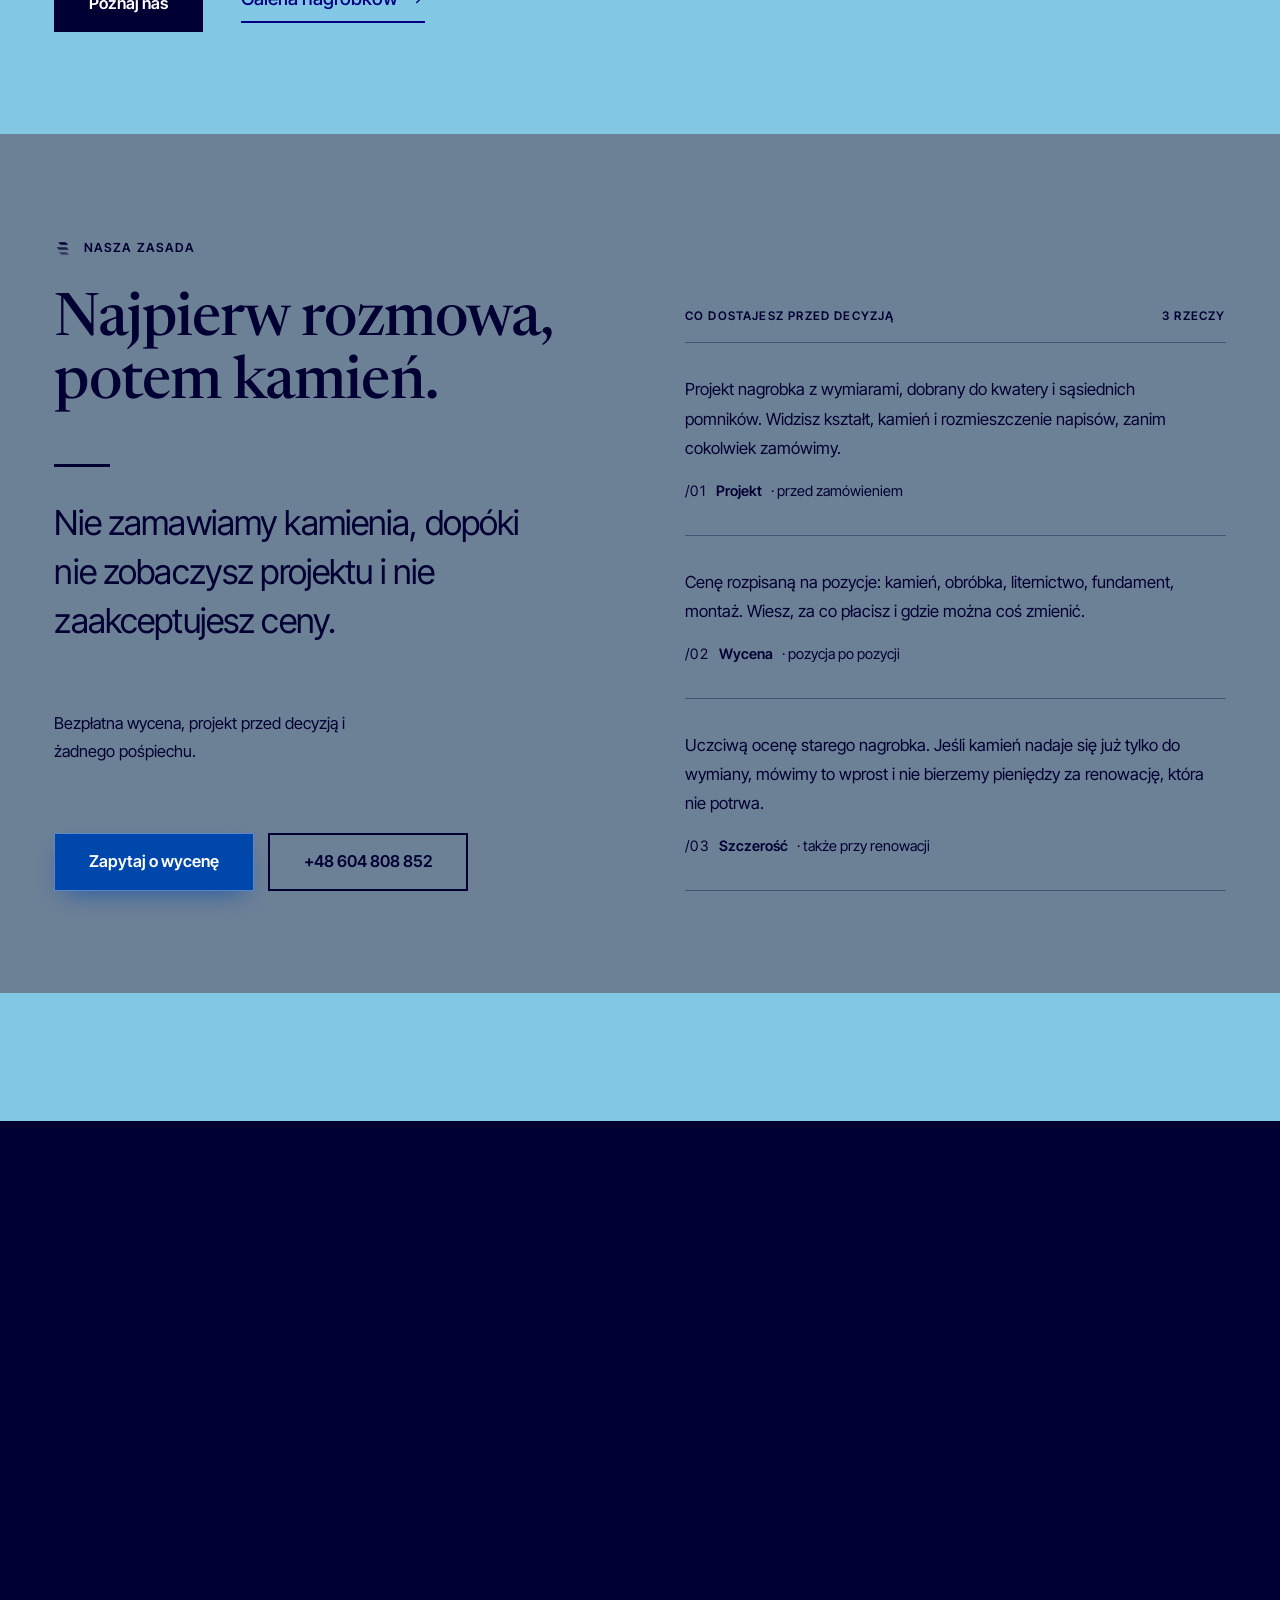
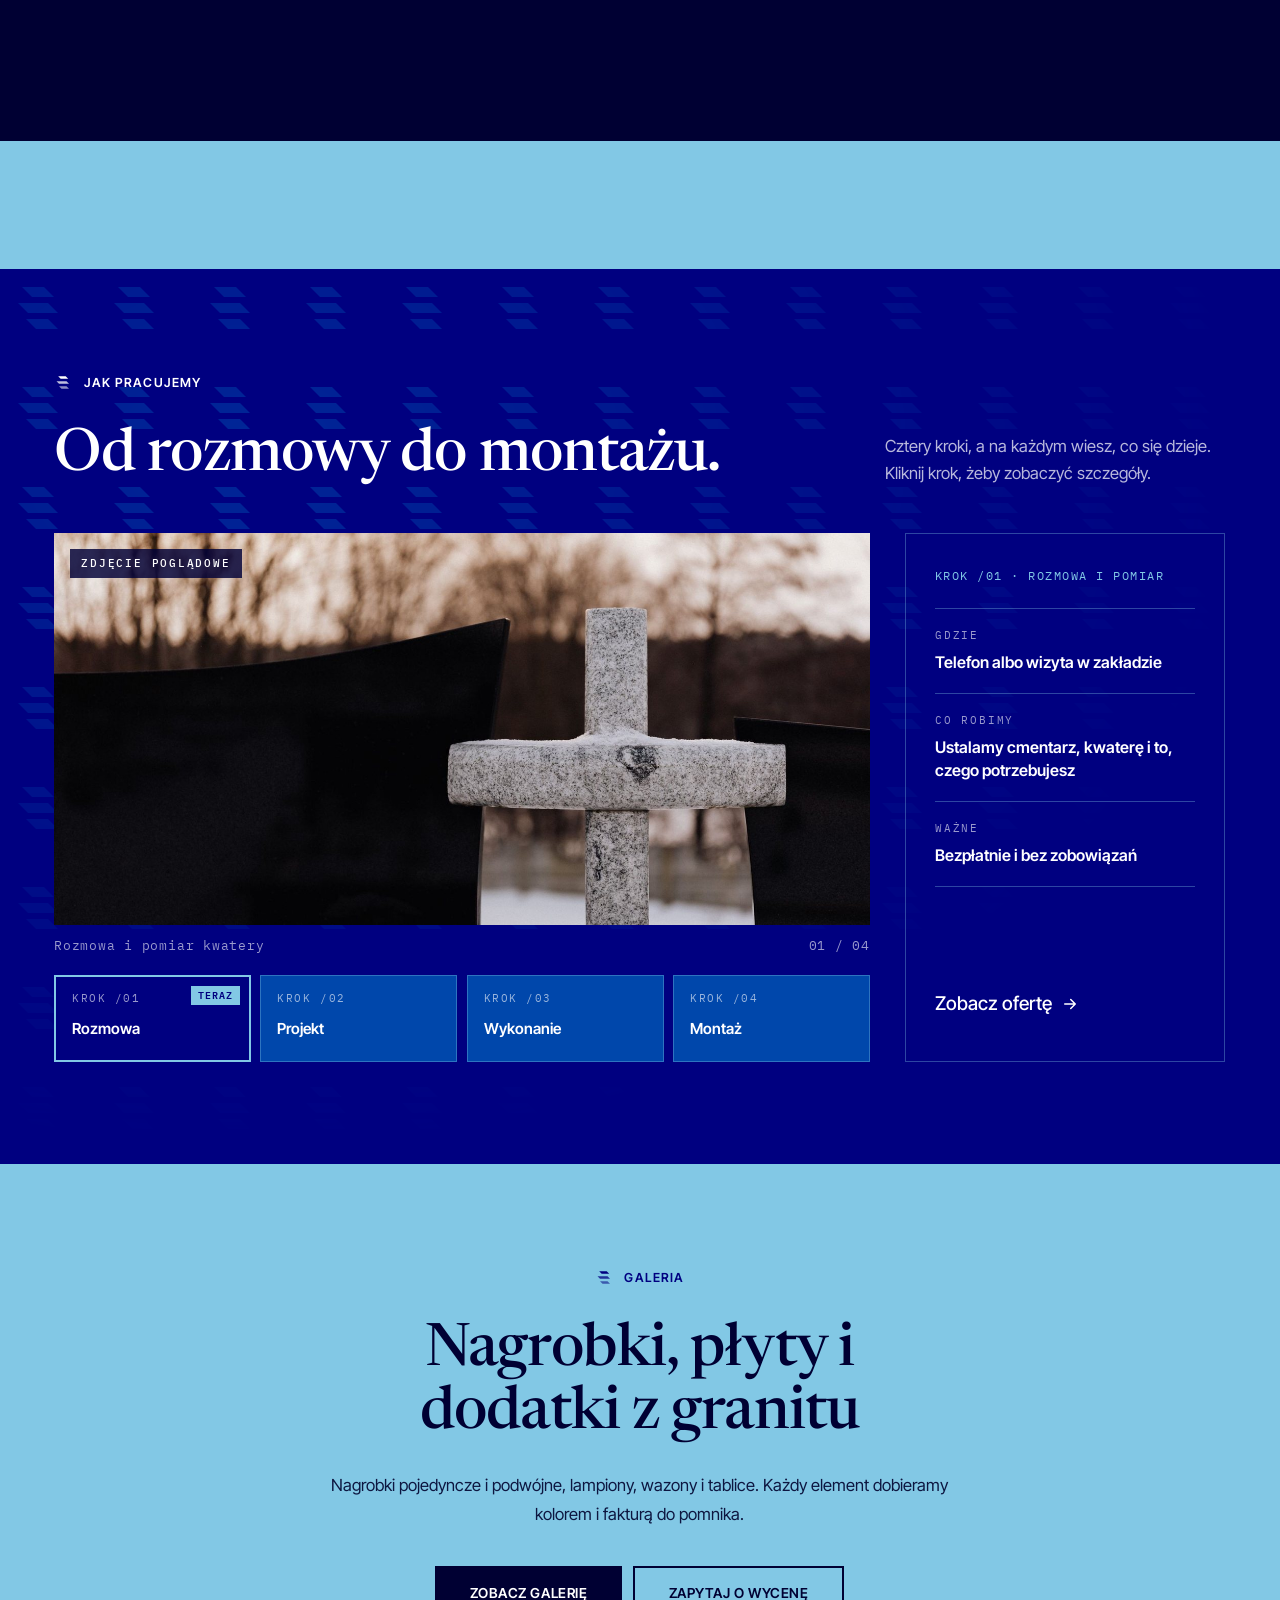
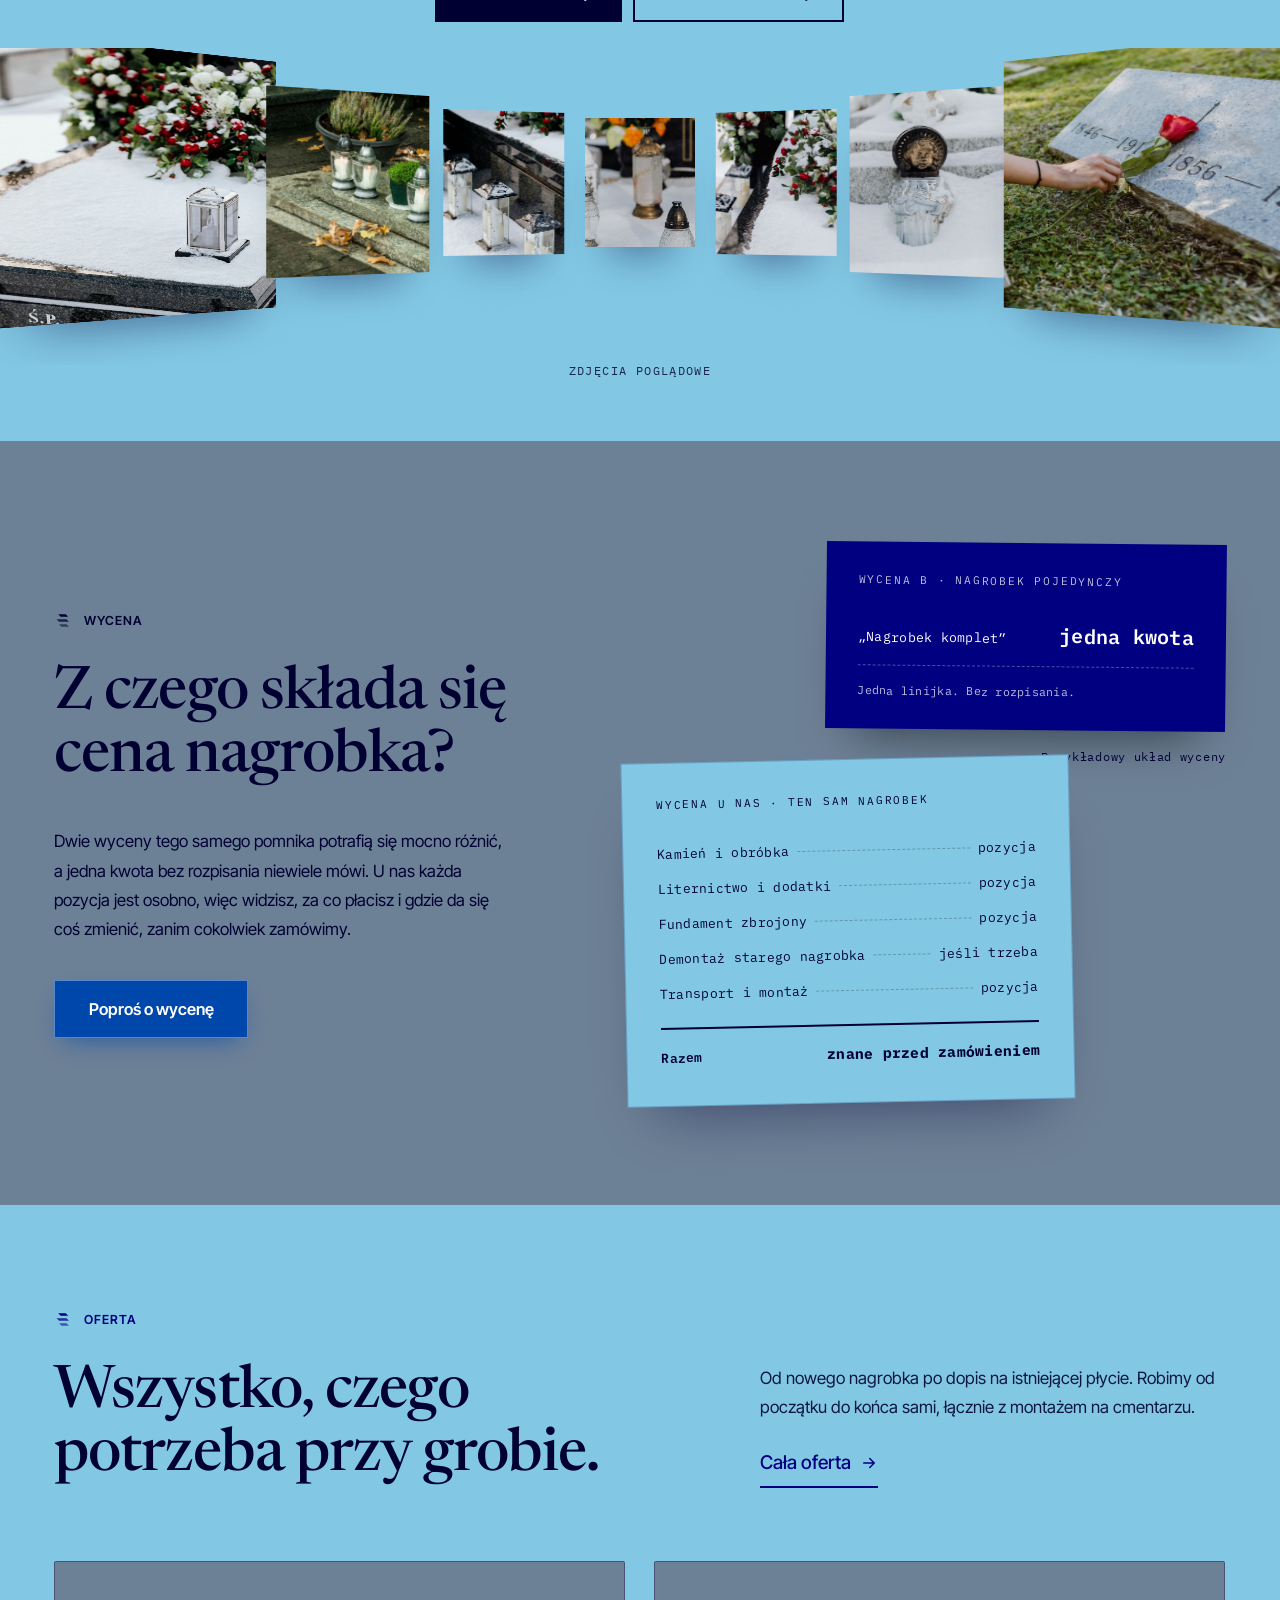
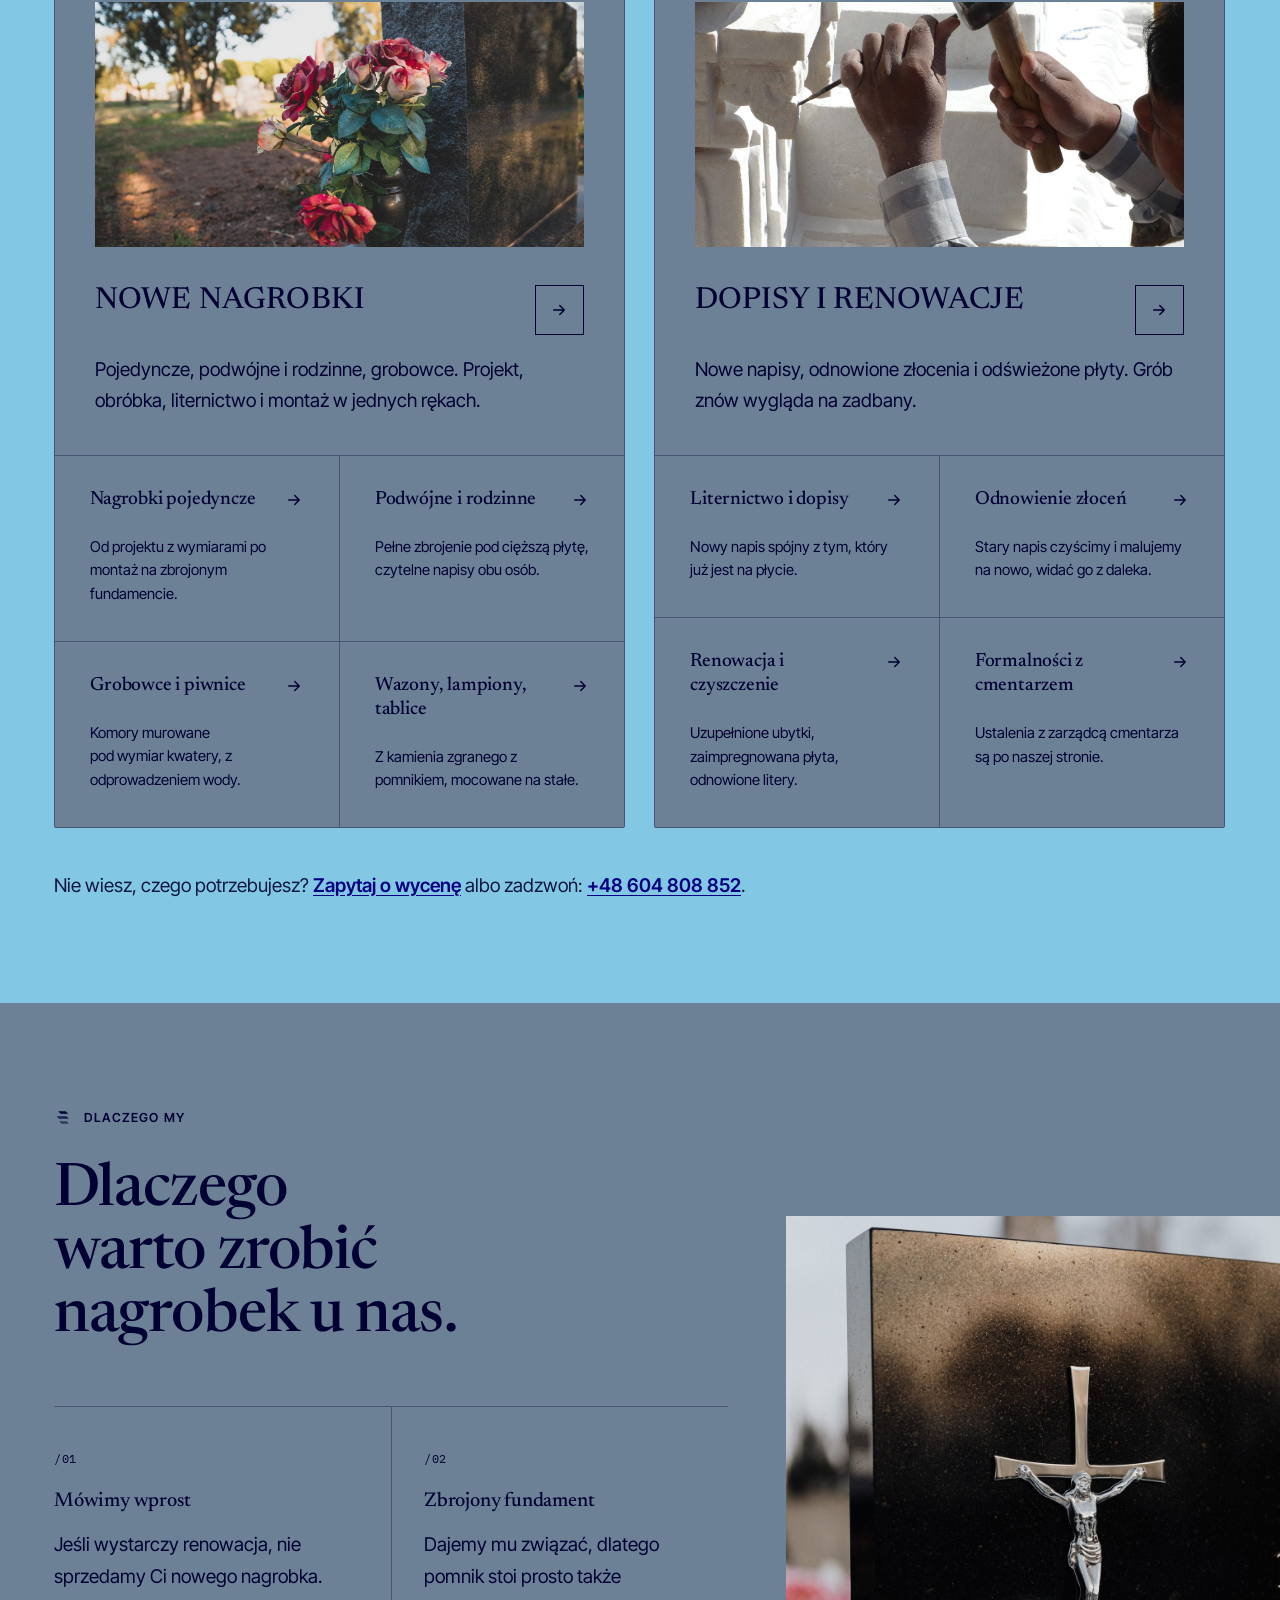
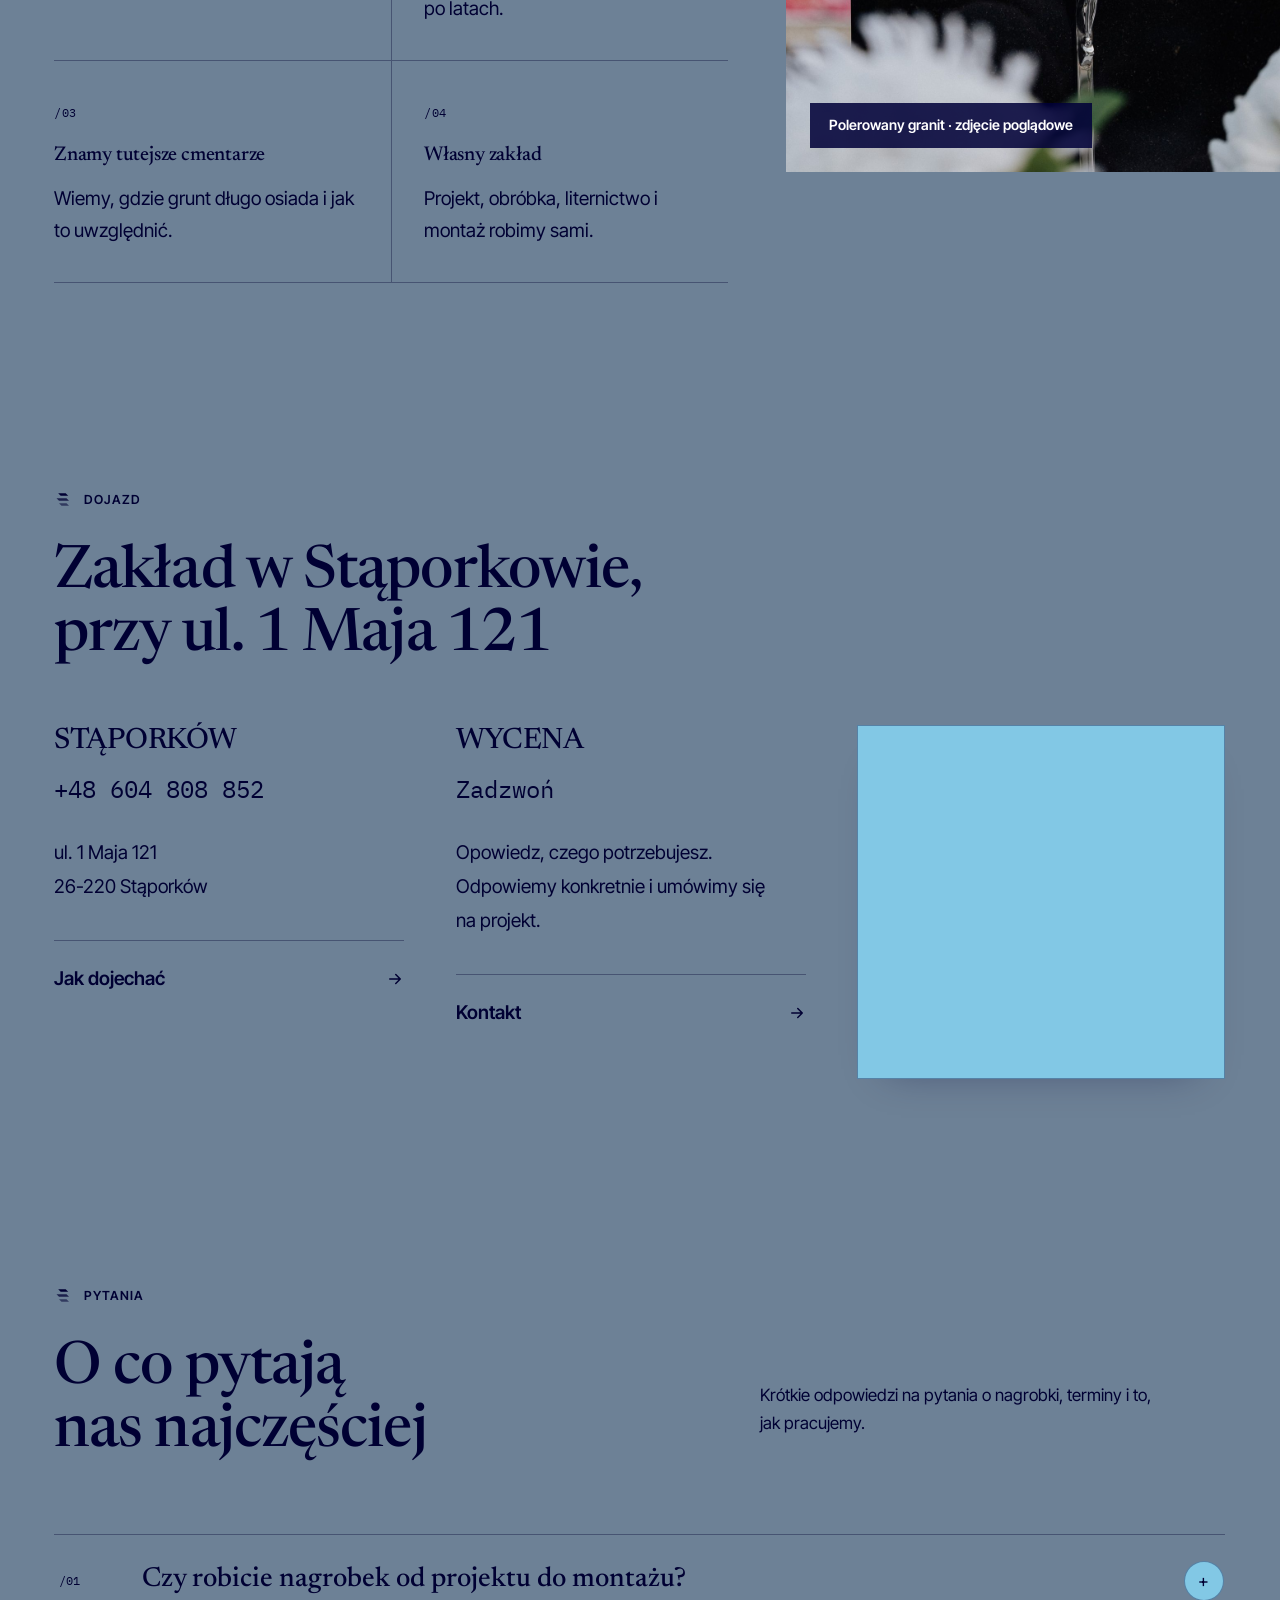
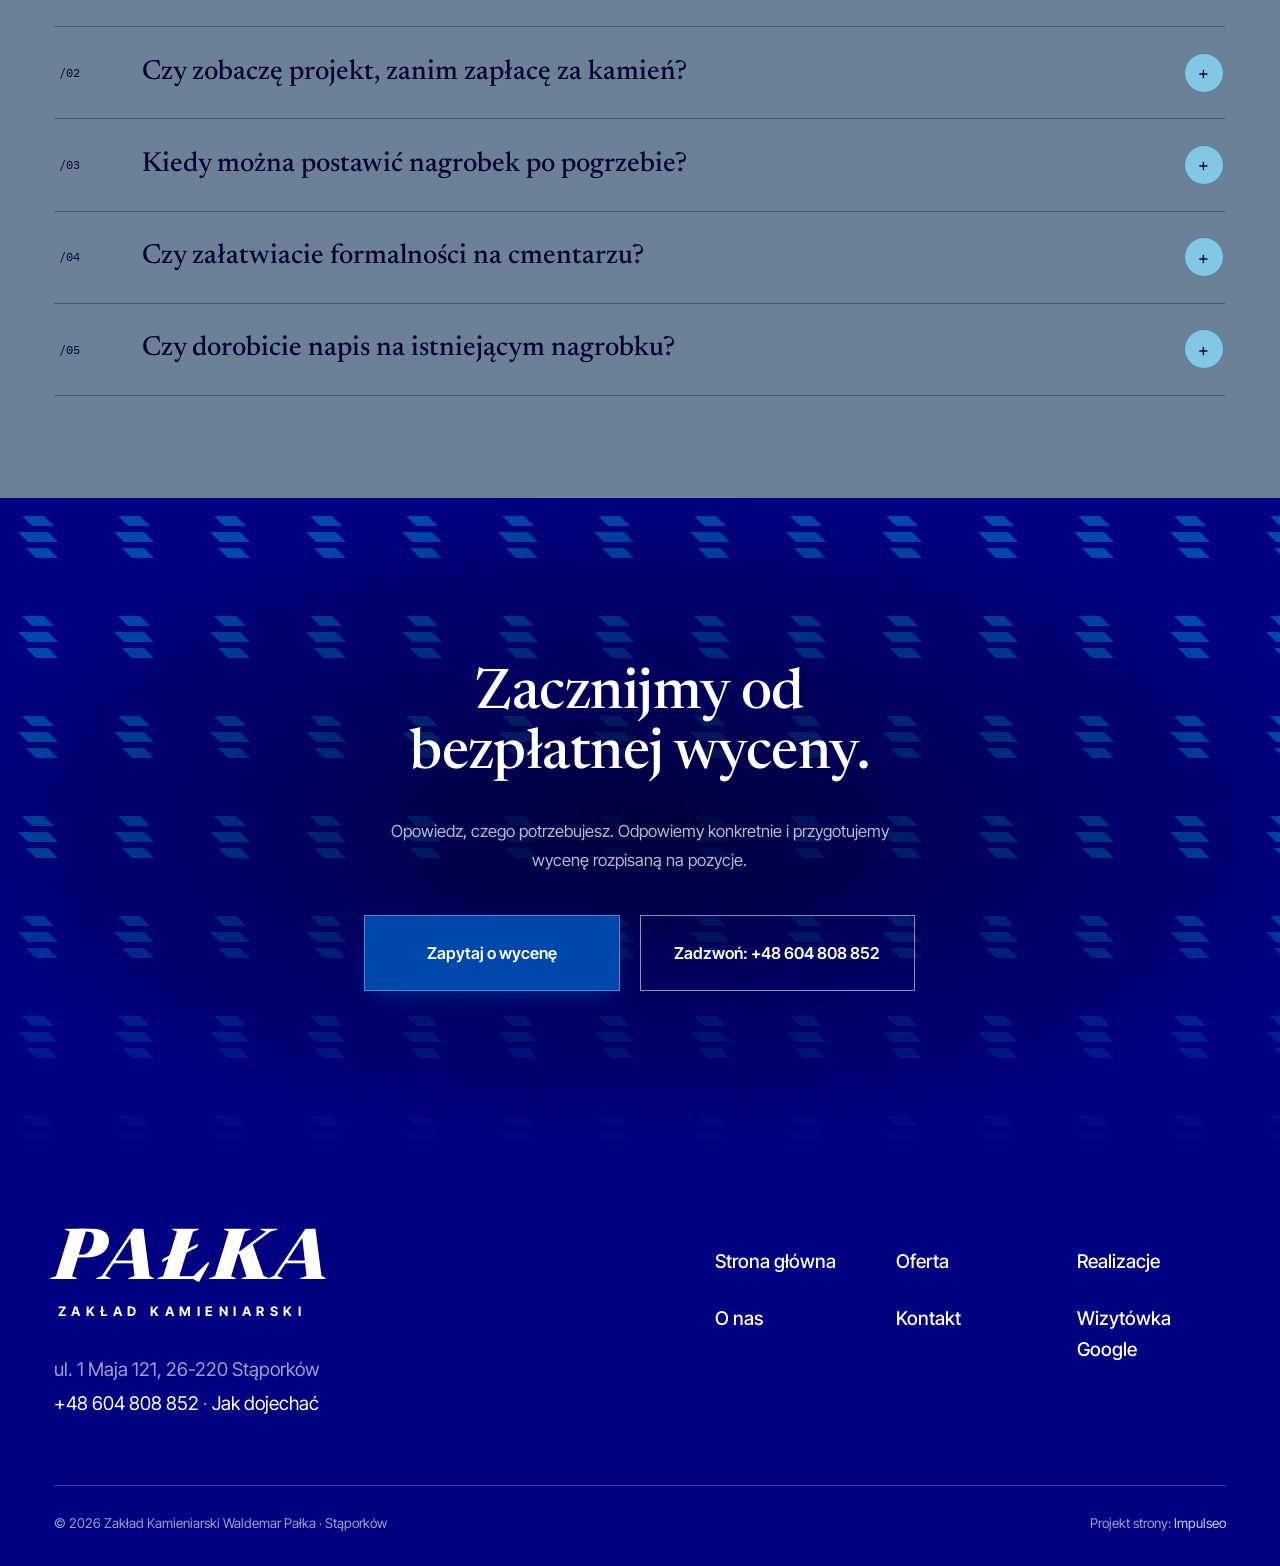
==== commit 8a7fc41a: "Cobalt sky na całą stronę jak w ArtSpaw: #82C8E5 tło, #6D8196 sekcje i karty, #000080 ciemne pasy i " ====
--- a/index.html
+++ b/index.html
@@ -22,7 +22,7 @@
 <link rel="preconnect" href="https://fonts.gstatic.com" crossorigin>
 <link href="https://fonts.googleapis.com/css2?family=Newsreader:ital,opsz,wght@0,6..72,400..700;1,6..72,700..800&family=Inter+Tight:wght@400;500;600;700&family=IBM+Plex+Mono:wght@400;500&display=swap" rel="stylesheet">
 <link rel="stylesheet" href="assets/styles.css?v=3ac8cc31">
-<link rel="stylesheet" href="assets/swell.css?v=2">
+<link rel="stylesheet" href="assets/swell.css?v=3">
 <meta name="nb-deploy" content="7948837c92fe">
 </head>
 <body class="sw sw-home">
@@ -58,7 +58,7 @@
 <main>
 <section class="sw-hero" aria-labelledby="hero-title">
   <img src="img/hero.jpg" fetchpriority="high" alt="Granitowy krzyż nagrobny na tle nieba" width="2400" height="1600">
-  <div class="sw-mark" aria-hidden="true"><span>P</span><span>A</span><span>Ł</span><span>K</span><span>A</span></div>
+  <div class="sw-mark" aria-hidden="true"><span>Zakład</span><span>kamieniarski</span></div>
   <div class="sw-hero-nav">
     <nav class="sw-menu" aria-label="Menu główne">
       <a href="oferta.html">Oferta</a>
--- a/assets/swell.css
+++ b/assets/swell.css
@@ -4,20 +4,22 @@
    Typografia: Newsreader (nagłówki, znak) + Inter Tight (tekst) + mono (etykiety).
    ===================================================================== */
 :root{
-  --sw-teal:#0047AB; --sw-teal-deep:#000080; --sw-teal-text:#0047AB;   /* paleta Cobalt sky (Szymon 17.11): #0047AB #000080 #82C8E5 #6D8196 */
-  --sw-ink:#0b1238; --sw-ink-deep:#000080; --sw-ink-panel:#00006b; --sw-ink-body:#34405a;
-  --sw-paper:#f7f9fc; --sw-paper-sunken:#edf3f9; --sw-hair:#d9e2ed; --sw-rule-dark:#2a3a8f;
-  --sw-slate:#55677d; --sw-slate-soft:#6D8196; --sw-cream:#eaf5fb;
-  --sw-btn:linear-gradient(135deg,#a6daef,#82C8E5);
+  /* Cobalt sky (Szymon 17.11) DOSŁOWNIE na całą stronę, role jak w ArtSpaw:
+     #82C8E5 tło sekcji · #6D8196 sekcje naprzemienne i karty · #000080 ciemne pasy i stopka · #0047AB przyciski i pasek pod hero */
+  --sw-teal:#0047AB; --sw-teal-deep:#000080; --sw-teal-text:#000080;
+  --sw-ink:#000033; --sw-ink-deep:#000080; --sw-ink-panel:#0047AB; --sw-ink-body:#0d1640;
+  --sw-paper:#82C8E5; --sw-paper-sunken:#6D8196; --sw-hair:rgba(0,0,64,.28); --sw-rule-dark:rgba(130,200,229,.35);
+  --sw-slate:#1a2550; --sw-slate-soft:#1a2550; --sw-cream:#fff;
+  --sw-btn:#0047AB;
   --sw-serif:"Newsreader",Georgia,serif;
   --sw-sans:"Inter Tight",system-ui,-apple-system,"Segoe UI",sans-serif;
   --sw-mono:"IBM Plex Mono",ui-monospace,SFMono-Regular,Menlo,monospace;
   --sw-gutter:clamp(1.25rem,4.25vw,4.75rem);
   --sw-ease:cubic-bezier(.23,1,.32,1);
   /* zmienne starej skórki - podstrony biorą z nich kolory i fonty */
-  --accent:#0047AB; --accent-d:#000080; --accent-soft:rgba(0,71,171,.10); --accent-text:#0047AB;
-  --paper:#f7f9fc; --paper-2:#edf3f9; --paper-3:#d9e2ed;
-  --ink:#0b1238; --ink-soft:#34405a; --muted:#55677d; --line:#d9e2ed; --dark:#000080;
+  --accent:#0047AB; --accent-d:#000080; --accent-soft:rgba(0,71,171,.16); --accent-text:#000080;
+  --paper:#82C8E5; --paper-2:#6D8196; --paper-3:#6D8196;
+  --ink:#000033; --ink-soft:#0d1640; --muted:#1a2550; --line:rgba(0,0,64,.28); --dark:#000080;
   --font-display:"Newsreader",Georgia,serif; --font-body:"Inter Tight",system-ui,sans-serif;
 }
 html{scroll-padding-top:6rem}
@@ -36,8 +38,8 @@
 
 /* ---------- przyciski ---------- */
 .sw-btn{display:inline-flex;align-items:center;justify-content:center;gap:.6rem;min-height:58px;padding:0 2.1rem;font:600 1.02rem/1 var(--sw-sans);border-radius:0;border:1px solid transparent;cursor:pointer;transition:filter .2s,background .2s,color .2s,border-color .2s,box-shadow .2s;text-decoration:none;white-space:nowrap}
-.sw-btn-teal{background:var(--sw-btn);color:var(--sw-ink-deep);border-color:#82C8E5;box-shadow:0 10px 26px -10px rgba(0,71,171,.75)}
-.sw-btn-teal:hover{filter:brightness(1.05);box-shadow:0 14px 32px -10px rgba(0,71,171,.9)}
+.sw-btn-teal{background:var(--sw-btn);color:#fff;border-color:rgba(255,255,255,.35);box-shadow:0 10px 26px -10px rgba(0,71,171,.75)}
+.sw-btn-teal:hover{filter:brightness(1.15);box-shadow:0 14px 32px -10px rgba(0,71,171,.9)}
 .sw-btn-line{background:transparent;color:#fff;border:2px solid #fff}
 .sw-btn-line:hover{background:#fff;color:var(--sw-ink)}
 .sw-btn-line.ink{color:var(--sw-ink);border-color:var(--sw-ink)}
@@ -45,7 +47,7 @@
 .sw-btn-ink{background:var(--sw-ink);color:#fff}
 .sw-btn-ink:hover{background:#000}
 .sw-btn-caps{font-size:.86rem;letter-spacing:.04em;text-transform:uppercase;min-height:56px}
-.sw-link{display:inline-flex;align-items:center;gap:.55rem;color:var(--sw-teal-text);font-weight:500;padding-bottom:.45rem;border-bottom:2px solid var(--sw-teal);text-decoration:none}
+.sw-link{display:inline-flex;align-items:center;gap:.55rem;color:var(--sw-teal-text);font-weight:500;padding-bottom:.45rem;border-bottom:2px solid var(--sw-teal-text);text-decoration:none}
 .sw-link svg{transition:transform .25s var(--sw-ease)}
 .sw-link:hover svg{transform:translateX(4px)}
 .sw-on-dark .sw-link{color:#fff}
@@ -53,20 +55,20 @@
 /* ---------- pływający pasek (szkło) ---------- */
 .sw-float{position:fixed;z-index:80;top:clamp(.5rem,1.35vw,1rem);left:50%;width:min(100% - (var(--sw-gutter) * 2),1340px);transform:translate(-50%,0);
   display:flex;align-items:center;justify-content:space-between;gap:1.5rem;height:4.25rem;padding:0 .6rem 0 1.4rem;
-  background:linear-gradient(135deg,#102629db 0%,#07171acc 58%,#081d20d6 100%);backdrop-filter:blur(14px) saturate(1.3);-webkit-backdrop-filter:blur(14px) saturate(1.3);
+  background:linear-gradient(135deg,rgba(0,0,128,.88) 0%,rgba(0,0,128,.82) 58%,rgba(0,0,128,.86) 100%);backdrop-filter:blur(14px) saturate(1.3);-webkit-backdrop-filter:blur(14px) saturate(1.3);
   border:1px solid rgba(255,255,255,.08);border-radius:10px;box-shadow:0 1px 0 #ffffff24 inset,0 2px 8px #0417191f,0 16px 40px #04171929;
   transition:transform .45s var(--sw-ease),opacity .35s}
 .sw-home .sw-float{transform:translate(-50%,-140%);opacity:0;pointer-events:none}
 .sw-home .sw-float.show{transform:translate(-50%,0);opacity:1;pointer-events:auto}
 .sw-brand{display:flex;align-items:baseline;gap:.7rem;color:var(--sw-cream);text-decoration:none}
 .sw-brand b{font:italic 800 1.65rem/1 var(--sw-serif);letter-spacing:.06em;text-transform:uppercase}
-.sw-brand span{font:600 .64rem/1 var(--sw-sans);letter-spacing:.24em;text-transform:uppercase;color:rgba(246,241,228,.75)}
+.sw-brand span{font:600 .64rem/1 var(--sw-sans);letter-spacing:.24em;text-transform:uppercase;color:rgba(255,255,255,.75)}
 .sw-menu{display:flex;align-items:center;gap:clamp(1rem,2.4vw,2.4rem)}
 .sw-menu a{color:#fff;font:500 .9rem/1 var(--sw-sans);text-decoration:none;opacity:.9;position:relative;padding:.4rem 0}
 .sw-menu a:hover,.sw-menu a[aria-current]{opacity:1}
-.sw-menu a[aria-current]::after{content:"";position:absolute;left:0;right:0;bottom:-.2rem;height:2px;background:var(--sw-teal)}
+.sw-menu a[aria-current]::after{content:"";position:absolute;left:0;right:0;bottom:-.2rem;height:2px;background:#82C8E5}
 .sw-actions{display:flex;align-items:center;gap:1rem}
-.sw-pill{display:inline-flex;align-items:center;height:2.85rem;padding:0 1.4rem;border-radius:700px;background:var(--sw-btn);color:var(--sw-ink-deep);font:600 .88rem/1 var(--sw-sans);text-decoration:none;border:1px solid #7cefe8;box-shadow:0 6px 18px -8px rgba(0,71,171,.8)}
+.sw-pill{display:inline-flex;align-items:center;height:2.85rem;padding:0 1.4rem;border-radius:700px;background:var(--sw-btn);color:#fff;font:600 .88rem/1 var(--sw-sans);text-decoration:none;border:1px solid rgba(255,255,255,.35);box-shadow:0 6px 18px -8px rgba(0,71,171,.8)}
 .sw-pill:hover{filter:brightness(1.05)}
 .sw-tel{color:#fff;font:400 1.02rem/1 var(--sw-sans);text-decoration:none;white-space:nowrap}
 .sw-burger{display:none;background:none;border:0;color:#fff;font:600 .9rem/1 var(--sw-sans);cursor:pointer;padding:.6rem .8rem;align-items:center;gap:.5rem}
@@ -76,31 +78,32 @@
 .sw-hero{position:relative;isolation:isolate;min-height:100svh;display:flex;flex-direction:column;background:var(--sw-teal-deep);color:#fff;overflow:clip}
 .sw-hero>img{position:absolute;inset:0;width:100%;height:100%;object-fit:cover;object-position:68% 55%;z-index:-2}
 .sw-hero::before{content:"";position:absolute;inset:0;z-index:-1;
-  background:linear-gradient(180deg,rgba(0,0,70,.78) 0%,rgba(0,71,171,.42) 34%,rgba(0,0,56,.10) 62%,rgba(0,0,40,.72) 100%),
-             linear-gradient(90deg,rgba(0,0,56,.55) 0%,rgba(0,0,56,0) 62%)}
+  background:linear-gradient(180deg,rgba(0,0,0,.55) 0%,rgba(0,0,0,.30) 30%,rgba(0,0,0,.08) 60%,rgba(0,0,0,.45) 100%),
+             linear-gradient(90deg,rgba(0,0,0,.50) 0%,rgba(0,0,0,0) 62%)}
 .sw-mark{display:flex;justify-content:space-between;align-items:flex-start;padding:clamp(.8rem,1.6vw,1.6rem) var(--sw-gutter) 0;
-  font:italic 800 clamp(4.2rem,17.6vw,21rem)/.92 var(--sw-serif);color:var(--sw-cream);text-transform:uppercase;letter-spacing:0;user-select:none;
-  text-shadow:0 10px 40px rgba(0,0,50,.25)}
+  font:italic 800 clamp(2.4rem,6.9vw,8.6rem)/.95 var(--sw-serif);gap:.3em;color:var(--sw-cream);text-transform:uppercase;letter-spacing:0;user-select:none;
+  text-shadow:0 10px 40px rgba(0,0,0,.25)}
 .sw-mark span{display:block}
 .sw-hero-nav{display:flex;align-items:center;justify-content:space-between;gap:2rem;padding:clamp(.6rem,1.4vw,1.4rem) var(--sw-gutter) 0}
 .sw-hero-nav .sw-menu a{font-size:.92rem}
 .sw-hero-copy{padding:clamp(1.6rem,4vh,3rem) var(--sw-gutter) clamp(2rem,5vh,3.4rem);flex:1;display:flex;flex-direction:column;justify-content:flex-start}
-.sw-hero h1{font:500 clamp(2.4rem,1.5rem + 2.9vw,4.1rem)/1.08 var(--sw-serif);color:#fff;max-width:19ch;letter-spacing:-.012em;text-shadow:0 4px 30px rgba(0,0,50,.45);margin:0}
-.sw-hero-copy p{font-size:clamp(1rem,.95rem + .25vw,1.14rem);line-height:1.6;color:rgba(255,255,255,.94);max-width:44ch;margin:1.2rem 0 1.8rem;text-shadow:0 2px 14px rgba(0,0,50,.5)}
+.sw-hero h1{font:500 clamp(2.4rem,1.5rem + 2.9vw,4.1rem)/1.08 var(--sw-serif);color:#fff;max-width:19ch;letter-spacing:-.012em;text-shadow:0 4px 30px rgba(0,0,0,.45);margin:0}
+.sw-hero-copy p{font-size:clamp(1rem,.95rem + .25vw,1.14rem);line-height:1.6;color:rgba(255,255,255,.94);max-width:44ch;margin:1.2rem 0 1.8rem;text-shadow:0 2px 14px rgba(0,0,0,.5)}
 .sw-btns{display:flex;flex-wrap:wrap;gap:.9rem}
-.sw-trust{background:#1c1d1c;color:#fff}
+.sw-trust{background:#0047AB;color:#fff}
 .sw-trust .sw-wrap{display:flex;align-items:center;justify-content:space-between;gap:1.5rem 2.5rem;flex-wrap:wrap;min-height:70px;padding-block:1rem}
 .sw-trust-items{display:flex;flex-wrap:wrap;gap:1rem clamp(2rem,4.6vw,4.6rem)}
 .sw-trust-item{display:flex;align-items:baseline;gap:.6rem;white-space:nowrap}
 .sw-trust-item b{font:500 1.16rem/1 var(--sw-sans);letter-spacing:-.01em}
 .sw-trust-item span{font-size:.8rem;color:rgba(255,255,255,.72)}
-.sw-trust-note{font:400 .72rem/1 var(--sw-mono);letter-spacing:.12em;text-transform:uppercase;color:rgba(255,255,255,.5)}
+.sw-trust-note{font:400 .72rem/1 var(--sw-mono);letter-spacing:.12em;text-transform:uppercase;color:rgba(255,255,255,.8)}
 
 /* ---------- sekcje ogólne ---------- */
 .sw-sec{padding-block:clamp(5rem,8vw,9rem)}
 .sw-bg-paper{background:var(--sw-paper)}
-.sw-bg-white{background:#fff}
+.sw-bg-white{background:#6D8196}
 .sw-bg-sunken{background:var(--sw-paper-sunken)}
+.sw-bg-white,.sw-bg-sunken{--sw-ink-body:#000033;--sw-slate:#000033;--sw-slate-soft:#000033;--sw-teal-text:#000033;--sw-hair:rgba(0,0,51,.35)}
 .sw-bg-ink{background:var(--sw-ink-deep);color:#fff}
 .sw-bg-ink h2,.sw-bg-ink h3{color:#fff}
 .sw-head-split{display:grid;grid-template-columns:minmax(0,1.15fr) minmax(0,.85fr);gap:2rem clamp(2rem,6vw,7rem);align-items:end}
@@ -119,7 +122,7 @@
 
 /* ---------- Zasady (miejsce opinii u wzorca) ---------- */
 .sw-rules{display:grid;grid-template-columns:minmax(0,1fr) minmax(0,1fr);gap:3rem clamp(2rem,7vw,8rem)}
-.sw-quote-mark{display:block;width:56px;height:3px;background:var(--sw-teal);margin:3rem 0 2rem}
+.sw-quote-mark{display:block;width:56px;height:3px;background:var(--sw-teal-text);margin:3rem 0 2rem}
 .sw-big-line{font:400 clamp(1.6rem,1.2rem + 1.2vw,2.15rem)/1.42 var(--sw-sans);letter-spacing:-.025em;color:var(--sw-ink);max-width:22ch;margin:0}
 .sw-big-sign{margin:1.8rem 0 0;font-size:.98rem;color:var(--sw-slate)}
 .sw-big-sign b{color:var(--sw-ink);font-weight:600}
@@ -131,12 +134,12 @@
 .sw-rule p{margin:0;font-size:1.04rem;line-height:1.75;color:var(--sw-ink-body)}
 .sw-rule .meta{display:flex;align-items:center;gap:.6rem;margin-top:1rem;font-size:.9rem;color:var(--sw-slate)}
 .sw-rule .meta b{color:var(--sw-ink);font-weight:600}
-.sw-rule .meta i{font-style:normal;color:var(--sw-teal);letter-spacing:.1em}
+.sw-rule .meta i{font-style:normal;color:var(--sw-teal-text);letter-spacing:.1em}
 
 /* ---------- ciemna sekcja: jak pracujemy ---------- */
 .sw-pattern{position:relative;isolation:isolate}
 .sw-pattern::before{content:"";position:absolute;inset:0;z-index:-1;opacity:.55;
-  background-image:url("data:image/svg+xml,%3Csvg xmlns='http://www.w3.org/2000/svg' width='96' height='100' viewBox='0 0 96 100'%3E%3Cg fill='%23163c40'%3E%3Cpath d='M22 18h22l10 10H32z'/%3E%3Cpath d='M18 34h30l10 10H28z'/%3E%3Cpath d='M26 50h22l10 10H36z'/%3E%3C/g%3E%3C/svg%3E");
+  background-image:url("data:image/svg+xml,%3Csvg xmlns='http://www.w3.org/2000/svg' width='96' height='100' viewBox='0 0 96 100'%3E%3Cg fill='%230047AB'%3E%3Cpath d='M22 18h22l10 10H32z'/%3E%3Cpath d='M18 34h30l10 10H28z'/%3E%3Cpath d='M26 50h22l10 10H36z'/%3E%3C/g%3E%3C/svg%3E");
   -webkit-mask-image:radial-gradient(ellipse at 20% 20%,#000 0%,transparent 70%);mask-image:radial-gradient(ellipse at 20% 20%,#000 0%,transparent 70%)}
 .sw-proof-head{display:flex;justify-content:space-between;align-items:end;gap:2rem;flex-wrap:wrap}
 .sw-proof-head .sw-h2{color:#fff;max-width:none}
@@ -150,8 +153,8 @@
 .sw-step{position:relative;text-align:left;background:var(--sw-ink-panel);border:1px solid var(--sw-rule-dark);color:#fff;padding:1rem 1rem 1.05rem;cursor:pointer;font:inherit;transition:border-color .2s,background .2s}
 .sw-step small{display:block;font:400 .68rem/1 var(--sw-mono);letter-spacing:.14em;color:rgba(255,255,255,.6);margin-bottom:.5rem}
 .sw-step span{font:600 .95rem/1.2 var(--sw-sans)}
-.sw-step:hover{border-color:#6D8196}
-.sw-step[aria-selected="true"]{border:2px solid var(--sw-teal);background:#13262a}
+.sw-step:hover{border-color:#82C8E5}
+.sw-step[aria-selected="true"]{border:2px solid #82C8E5;background:#000080}
 .sw-step[aria-selected="true"]::after{content:"Teraz";position:absolute;top:.55rem;right:.55rem;background:#82C8E5;color:var(--sw-ink-deep);font:600 .6rem/1 var(--sw-mono);letter-spacing:.12em;text-transform:uppercase;padding:.3rem .4rem}
 .sw-panel{border:1px solid var(--sw-rule-dark);padding:2rem 1.8rem;display:flex;flex-direction:column}
 .sw-panel-kicker{font:400 .78rem/1.6 var(--sw-mono);letter-spacing:.12em;text-transform:uppercase;color:#82C8E5;padding-bottom:1.4rem;border-bottom:1px solid var(--sw-rule-dark)}
@@ -184,8 +187,8 @@
 .sw-cost-copy p{font-size:1.05rem;line-height:1.75;color:var(--sw-ink-body);margin:2.4rem 0 2.2rem;max-width:46ch}
 .sw-bids{position:relative;min-height:35rem}
 .sw-bid{position:absolute;font-family:var(--sw-mono);font-size:.82rem;letter-spacing:.02em}
-.sw-bid-b{top:0;right:0;width:min(100%,25rem);background:#16191b;color:#e9ecec;padding:1.8rem 2rem;transform:rotate(.6deg);box-shadow:0 30px 50px -28px rgba(0,0,0,.55)}
-.sw-bid-a{left:0;bottom:0;width:min(100%,28rem);background:#eaf5fb;color:var(--sw-ink);padding:2rem 2.1rem 2.2rem;transform:rotate(-1.2deg);box-shadow:0 34px 60px -30px rgba(0,0,56,.45);border:1px solid #ebe4d4}
+.sw-bid-b{top:0;right:0;width:min(100%,25rem);background:#000080;color:#fff;padding:1.8rem 2rem;transform:rotate(.6deg);box-shadow:0 30px 50px -28px rgba(0,0,0,.55)}
+.sw-bid-a{left:0;bottom:0;width:min(100%,28rem);background:#82C8E5;color:var(--sw-ink);padding:2rem 2.1rem 2.2rem;transform:rotate(-1.2deg);box-shadow:0 34px 60px -30px rgba(0,0,56,.45);border:1px solid rgba(0,0,64,.2)}
 .sw-bid .k{font-size:.7rem;letter-spacing:.16em;text-transform:uppercase;opacity:.75}
 .sw-bid-a .k{color:var(--sw-teal-text);opacity:1}
 .sw-bid-b .row{display:flex;justify-content:space-between;align-items:baseline;gap:1rem;margin-top:1.8rem;padding-bottom:.9rem;border-bottom:1px dashed rgba(255,255,255,.3)}
@@ -201,7 +204,7 @@
 
 /* ---------- oferta: dwie duże karty ---------- */
 .sw-svc{display:grid;grid-template-columns:1fr 1fr;gap:1.8rem;margin-top:4.6rem}
-.sw-card{background:#fff;border:1px solid var(--sw-hair);border-radius:2px;display:flex;flex-direction:column}
+.sw-card{background:#6D8196;--sw-ink-body:#000033;--sw-slate:#000033;--sw-teal-text:#000033;--sw-hair:rgba(0,0,51,.35);border:1px solid var(--sw-hair);border-radius:2px;display:flex;flex-direction:column}
 .sw-card-top{padding:2.5rem 2.5rem 2.4rem}
 .sw-card-top img{display:block;width:100%;aspect-ratio:2/1;object-fit:cover}
 .sw-card-ttl{display:flex;justify-content:space-between;align-items:flex-start;gap:1.5rem;margin-top:2.4rem}
@@ -213,7 +216,7 @@
 .sw-sub{display:block;padding:2rem 2.2rem 2.1rem;border-bottom:1px solid var(--sw-hair);color:inherit;text-decoration:none;transition:background .2s}
 .sw-sub:nth-child(odd){border-right:1px solid var(--sw-hair)}
 .sw-sub:nth-last-child(-n+2){border-bottom:0}
-.sw-sub:hover{background:var(--sw-paper)}
+.sw-sub:hover{background:#82C8E5}
 .sw-sub h4{display:flex;justify-content:space-between;gap:1rem;font:500 1.2rem/1.25 var(--sw-serif);margin:0}
 .sw-sub h4 svg{flex:0 0 auto;color:var(--sw-slate);margin-top:.2rem}
 .sw-sub p{margin:1.5rem 0 0;font-size:.93rem;line-height:1.6;color:var(--sw-slate)}
@@ -238,9 +241,9 @@
 .sw-area h3{font:500 clamp(1.5rem,1.2rem + .8vw,2rem)/1.1 var(--sw-serif);text-transform:uppercase;margin:0}
 .sw-area .tel{display:inline-block;margin-top:1.3rem;font:400 clamp(1.25rem,1rem + .6vw,1.6rem)/1 var(--sw-mono);color:var(--sw-teal-text);text-decoration:none}
 .sw-area p{margin:1.8rem 0 0;color:var(--sw-ink-body);line-height:1.8}
-.sw-area .go{display:flex;justify-content:space-between;align-items:center;margin-top:2.2rem;padding-top:1.4rem;border-top:1px solid #d9d6cf;color:var(--sw-ink);font-weight:600;text-decoration:none}
-.sw-area .go svg{color:var(--sw-teal)}
-.sw-map{border:1px solid var(--sw-hair);background:#fff;padding:.5rem;box-shadow:0 20px 40px -30px rgba(0,0,56,.4)}
+.sw-area .go{display:flex;justify-content:space-between;align-items:center;margin-top:2.2rem;padding-top:1.4rem;border-top:1px solid var(--sw-hair);color:var(--sw-ink);font-weight:600;text-decoration:none}
+.sw-area .go svg{color:var(--sw-teal-text)}
+.sw-map{border:1px solid var(--sw-hair);background:#82C8E5;padding:.5rem;box-shadow:0 20px 40px -30px rgba(0,0,56,.4)}
 .sw-map iframe{display:block;width:100%;height:21rem;border:0;filter:grayscale(.35) contrast(1.02)}
 
 /* ---------- FAQ ---------- */
@@ -257,7 +260,7 @@
 /* ---------- końcowe CTA ---------- */
 .sw-final{position:relative;isolation:isolate;background:var(--sw-ink-deep);color:#fff;text-align:center;padding-block:clamp(7rem,13vw,12rem)}
 .sw-final::before{content:"";position:absolute;inset:0;z-index:-1;
-  background-image:url("data:image/svg+xml,%3Csvg xmlns='http://www.w3.org/2000/svg' width='96' height='100' viewBox='0 0 96 100'%3E%3Cg fill='%2316393d'%3E%3Cpath d='M22 18h22l10 10H32z'/%3E%3Cpath d='M18 34h30l10 10H28z'/%3E%3Cpath d='M26 50h22l10 10H36z'/%3E%3C/g%3E%3C/svg%3E");
+  background-image:url("data:image/svg+xml,%3Csvg xmlns='http://www.w3.org/2000/svg' width='96' height='100' viewBox='0 0 96 100'%3E%3Cg fill='%230047AB'%3E%3Cpath d='M22 18h22l10 10H32z'/%3E%3Cpath d='M18 34h30l10 10H28z'/%3E%3Cpath d='M26 50h22l10 10H36z'/%3E%3C/g%3E%3C/svg%3E");
   -webkit-mask-image:linear-gradient(180deg,#000 0%,#000 55%,transparent 100%);mask-image:linear-gradient(180deg,#000 0%,#000 55%,transparent 100%)}
 .sw-final::after{content:"";position:absolute;inset:0;z-index:-1;background:radial-gradient(ellipse 55% 50% at 50% 50%,rgba(0,0,56,.95),rgba(0,0,56,0))}
 .sw-final h2{font:500 clamp(2.2rem,1.4rem + 2.6vw,3.7rem)/1.08 var(--sw-serif);color:#fff;margin:0 auto;max-width:20ch}
@@ -282,7 +285,7 @@
 
 /* ---------- podstrony: nagłówek strony i elementy starej skórki ---------- */
 .sw-sub-page .pagehead{min-height:58vh;min-height:58svh;padding-top:6rem}
-.sw-sub-page .pagehead::after{background:linear-gradient(180deg,rgba(0,0,70,.78) 0%,rgba(0,71,171,.40) 45%,rgba(0,0,40,.78) 100%)}
+.sw-sub-page .pagehead::after{background:linear-gradient(180deg,rgba(0,0,0,.55) 0%,rgba(0,0,0,.25) 45%,rgba(0,0,0,.65) 100%)}
 .sw-sub-page .pagehead .wrap,.sw-sub-page main .wrap{width:min(100% - (var(--sw-gutter) * 2),1340px)}
 .sw-sub-page .pagehead h1{font:500 clamp(2.6rem,1.6rem + 3.4vw,4.6rem)/1.05 var(--sw-serif);letter-spacing:-.012em}
 .sw-sub-page .eyebrow{font:600 .78rem/1 var(--sw-sans);letter-spacing:.09em;text-transform:uppercase;color:var(--sw-teal-text)}
@@ -291,14 +294,14 @@
 .sw-sub-page main h2{font-family:var(--sw-serif);font-weight:500;letter-spacing:-.012em}
 .sw-sub-page main h3{font-family:var(--sw-serif);font-weight:500}
 .sw-sub-page .btn{border-radius:0;min-height:54px;font-family:var(--sw-sans);font-weight:600}
-.sw-sub-page .btn-accent{background:var(--sw-btn);color:var(--sw-ink-deep);border:1px solid #82C8E5;box-shadow:0 10px 26px -10px rgba(0,71,171,.75)}
-.sw-sub-page .btn-accent:hover{filter:brightness(1.05);background:var(--sw-btn);color:var(--sw-ink-deep)}
-.sw-sub-page .btn-light{background:var(--sw-btn);color:var(--sw-ink-deep);border:1px solid #82C8E5}
+.sw-sub-page .btn-accent{background:var(--sw-btn);color:#fff;border:1px solid rgba(255,255,255,.35);box-shadow:0 10px 26px -10px rgba(0,71,171,.75)}
+.sw-sub-page .btn-accent:hover{filter:brightness(1.15);background:var(--sw-btn);color:#fff}
+.sw-sub-page .btn-light{background:var(--sw-btn);color:#fff;border:1px solid rgba(255,255,255,.35)}
 .sw-sub-page .cta{background:var(--sw-ink-deep)}
 .sw-sub-page .cta h2{color:#fff}
 .sw-sub-page .btn-ghost-cta{border-radius:0;border:1px solid rgba(255,255,255,.55);color:#fff}
 .sw-sub-page section:not(.pagehead):not(.cta){background:var(--sw-paper)}
-.sw-sub-page main section:nth-of-type(odd):not(.pagehead):not(.cta){background:#fff}
+.sw-sub-page main section:nth-of-type(odd):not(.pagehead):not(.cta){background:#6D8196;--ink-soft:#000033;--muted:#000033;--accent-text:#000033}
 
 /* ---------- mobilne menu ---------- */
 .sw-drawer{position:fixed;inset:0;z-index:120;background:var(--sw-ink-deep);color:#fff;display:flex;flex-direction:column;padding:1.4rem var(--sw-gutter) 2rem;transform:translateY(-100%);transition:transform .45s var(--sw-ease);visibility:hidden}
@@ -332,6 +335,7 @@
   .sw-about .sw-fig{margin-top:0}
 }
 @media (max-width:680px){
+  .sw-mark{flex-direction:column;gap:0;font-size:11.2vw;line-height:1;letter-spacing:-.02em}
   .sw-float{height:3.75rem;padding:0 .3rem 0 1rem}
   .sw-float .sw-pill,.sw-float .sw-tel,.sw-hero-nav .sw-pill{display:none}
   .sw-brand span{display:none}
